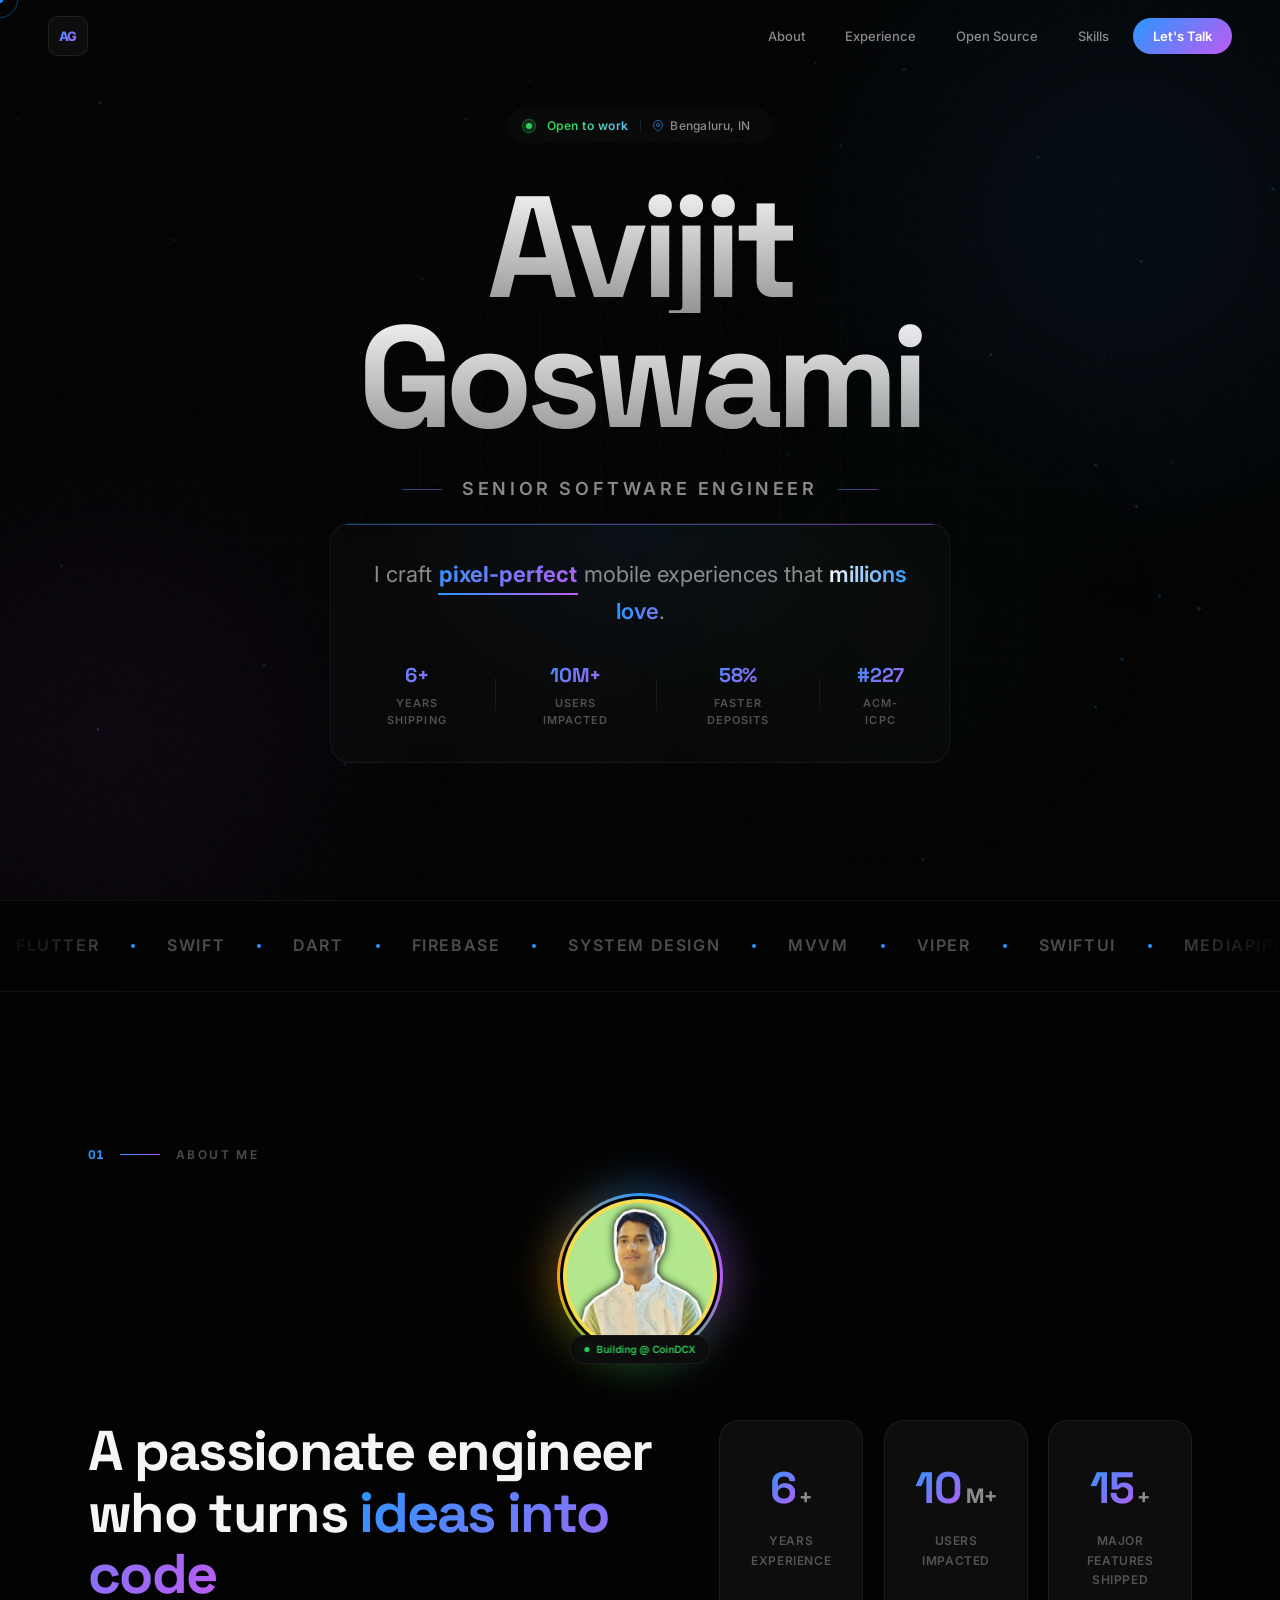
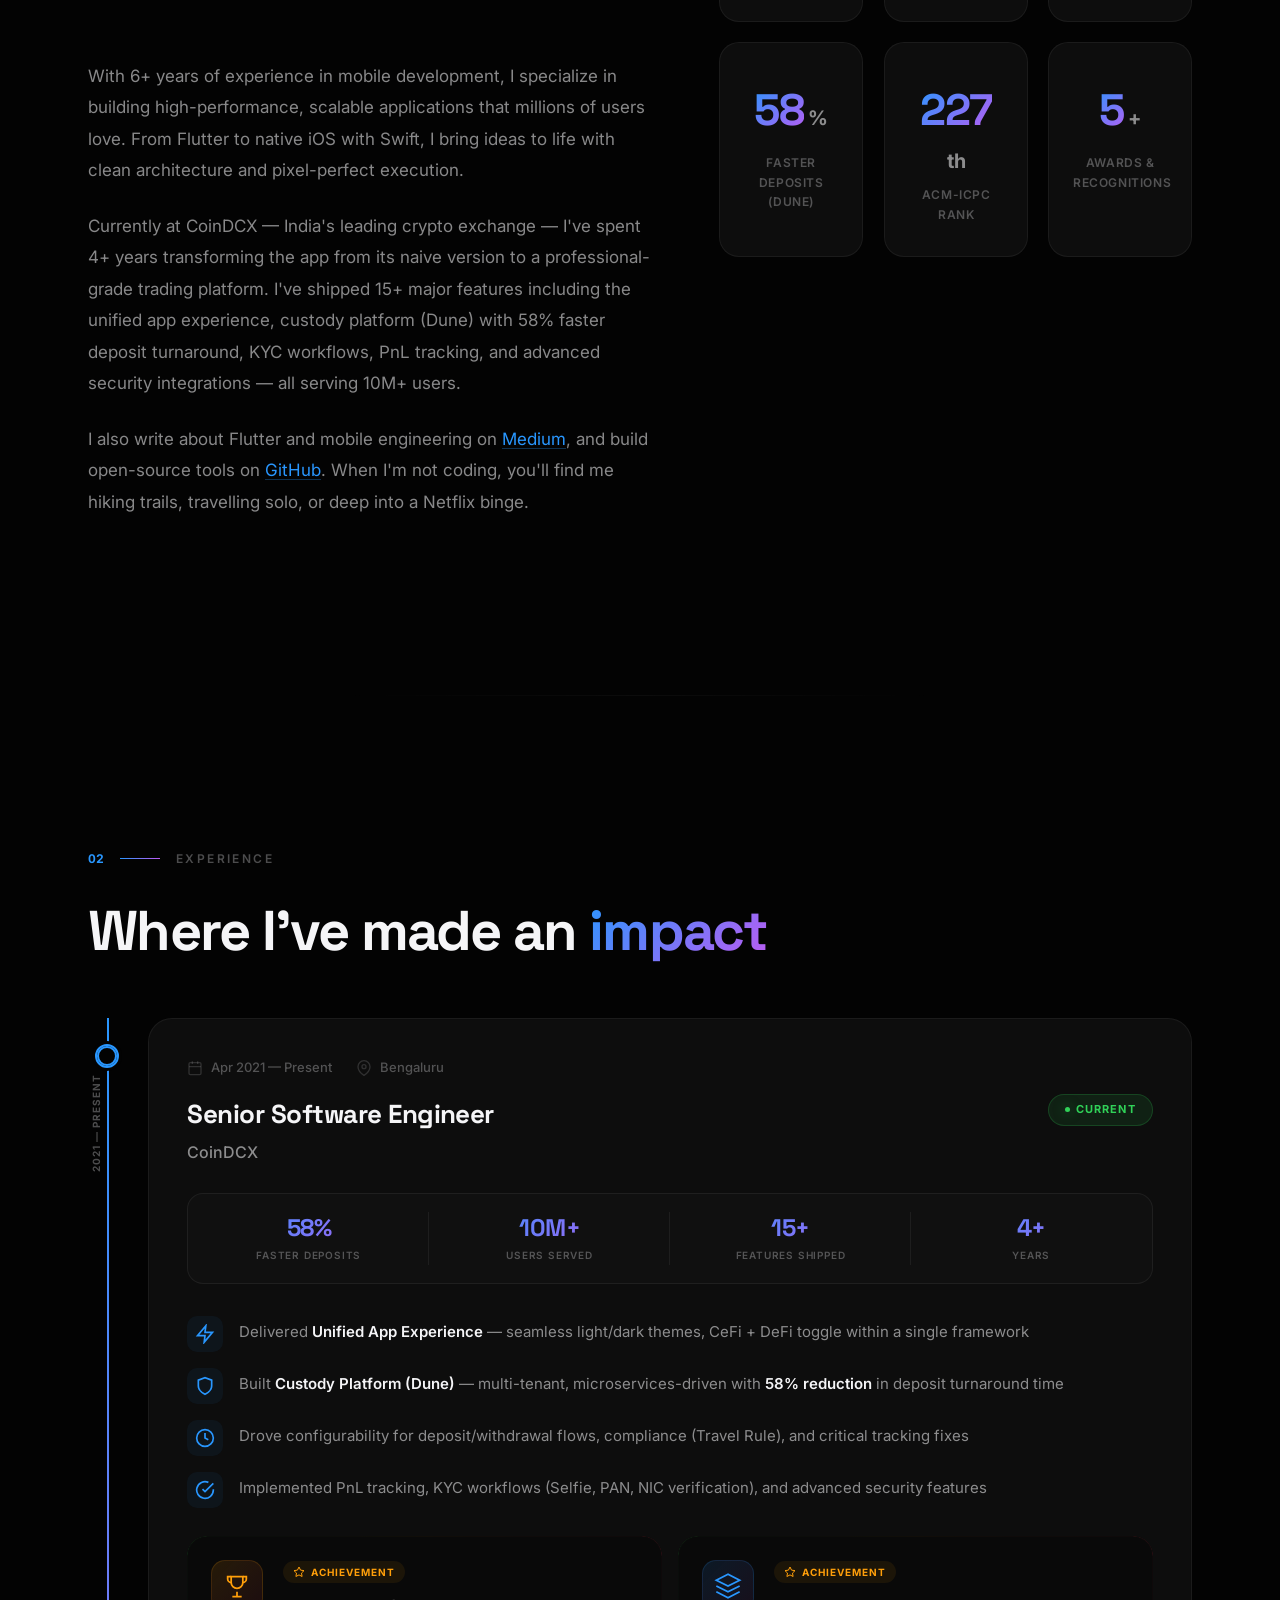
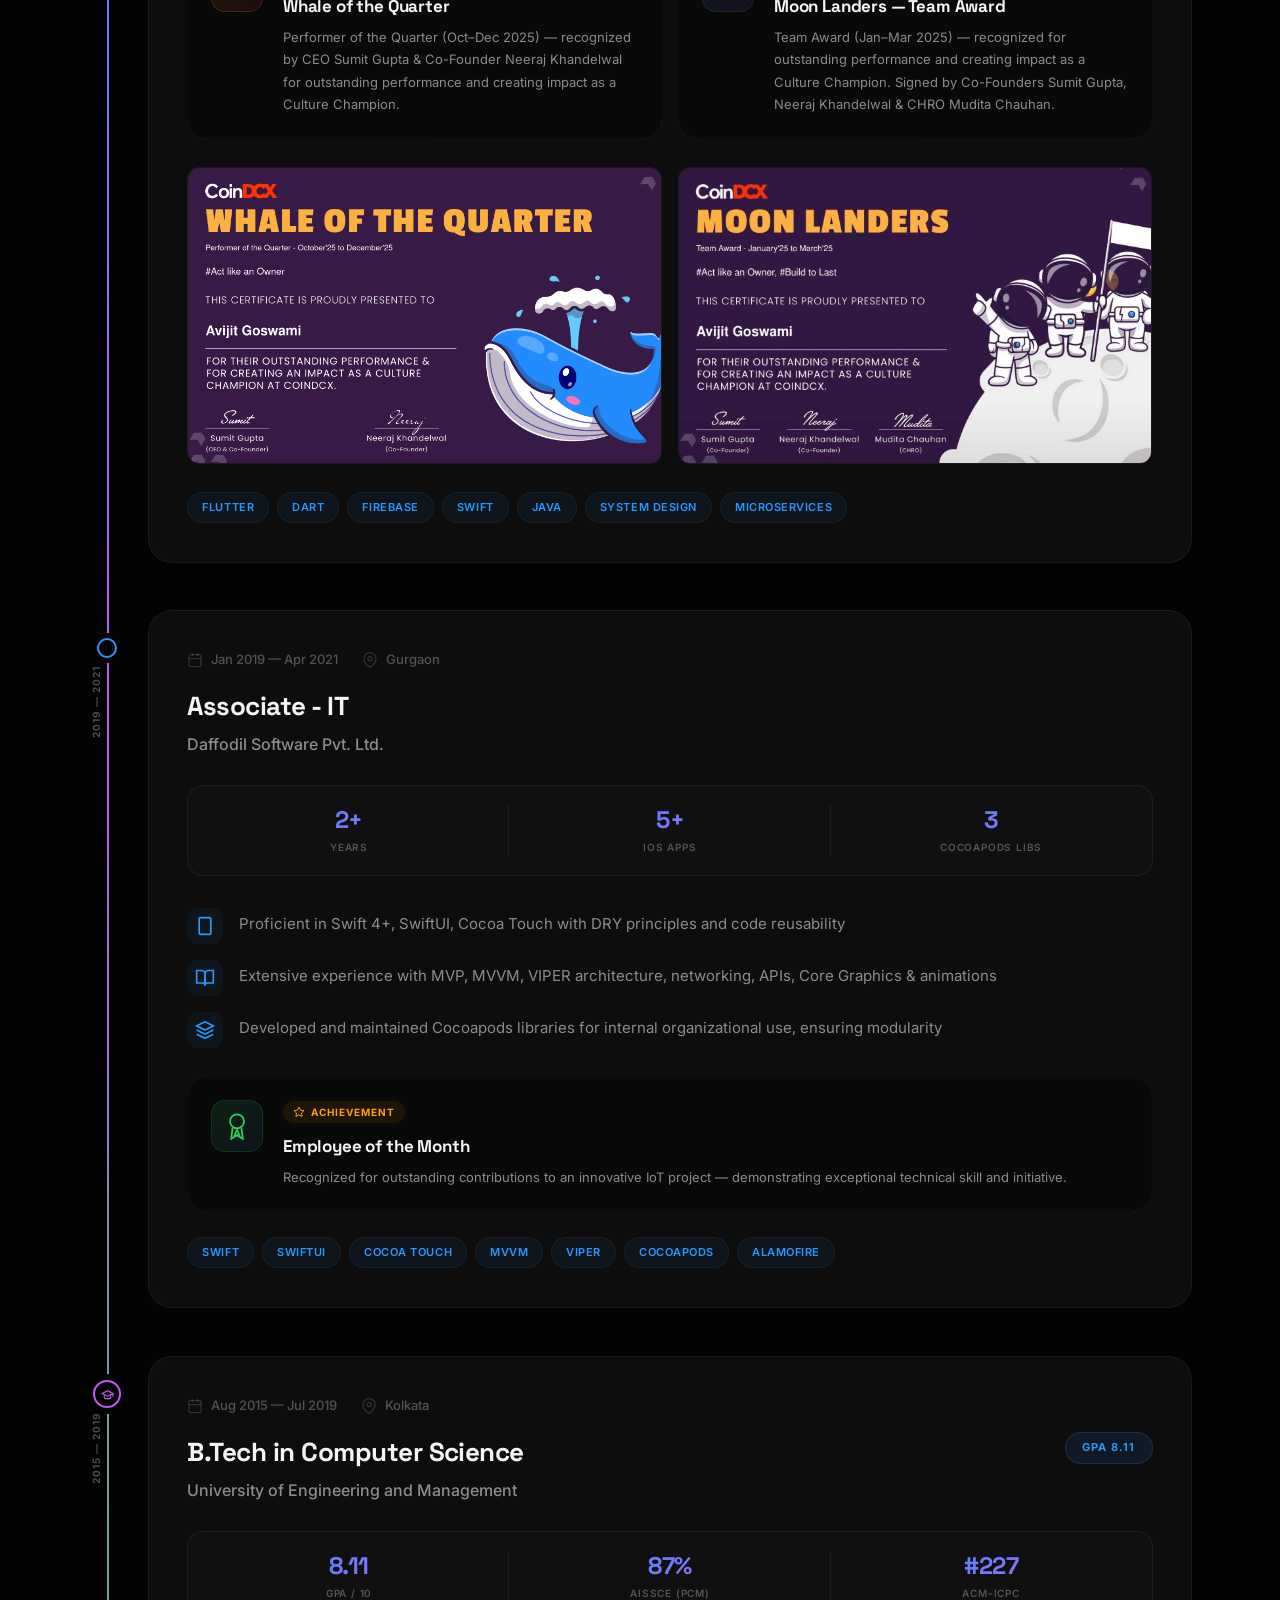
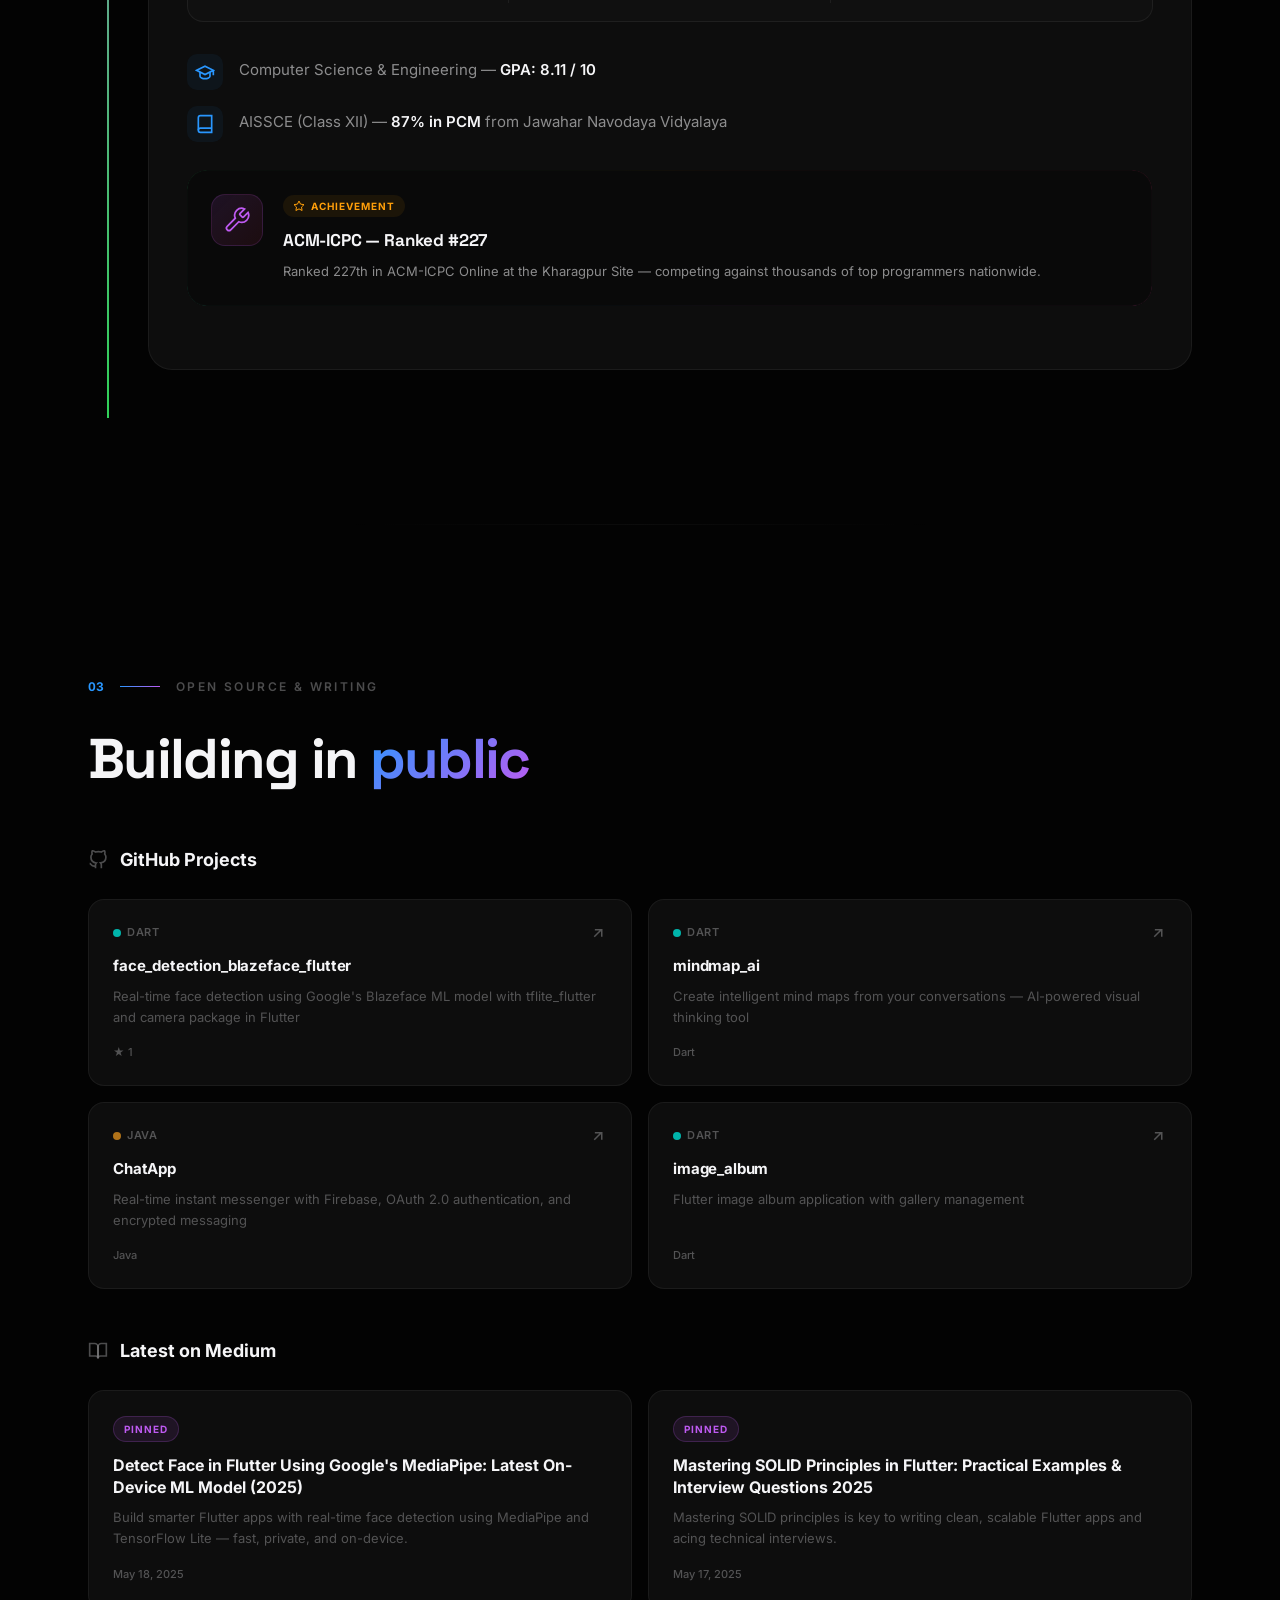
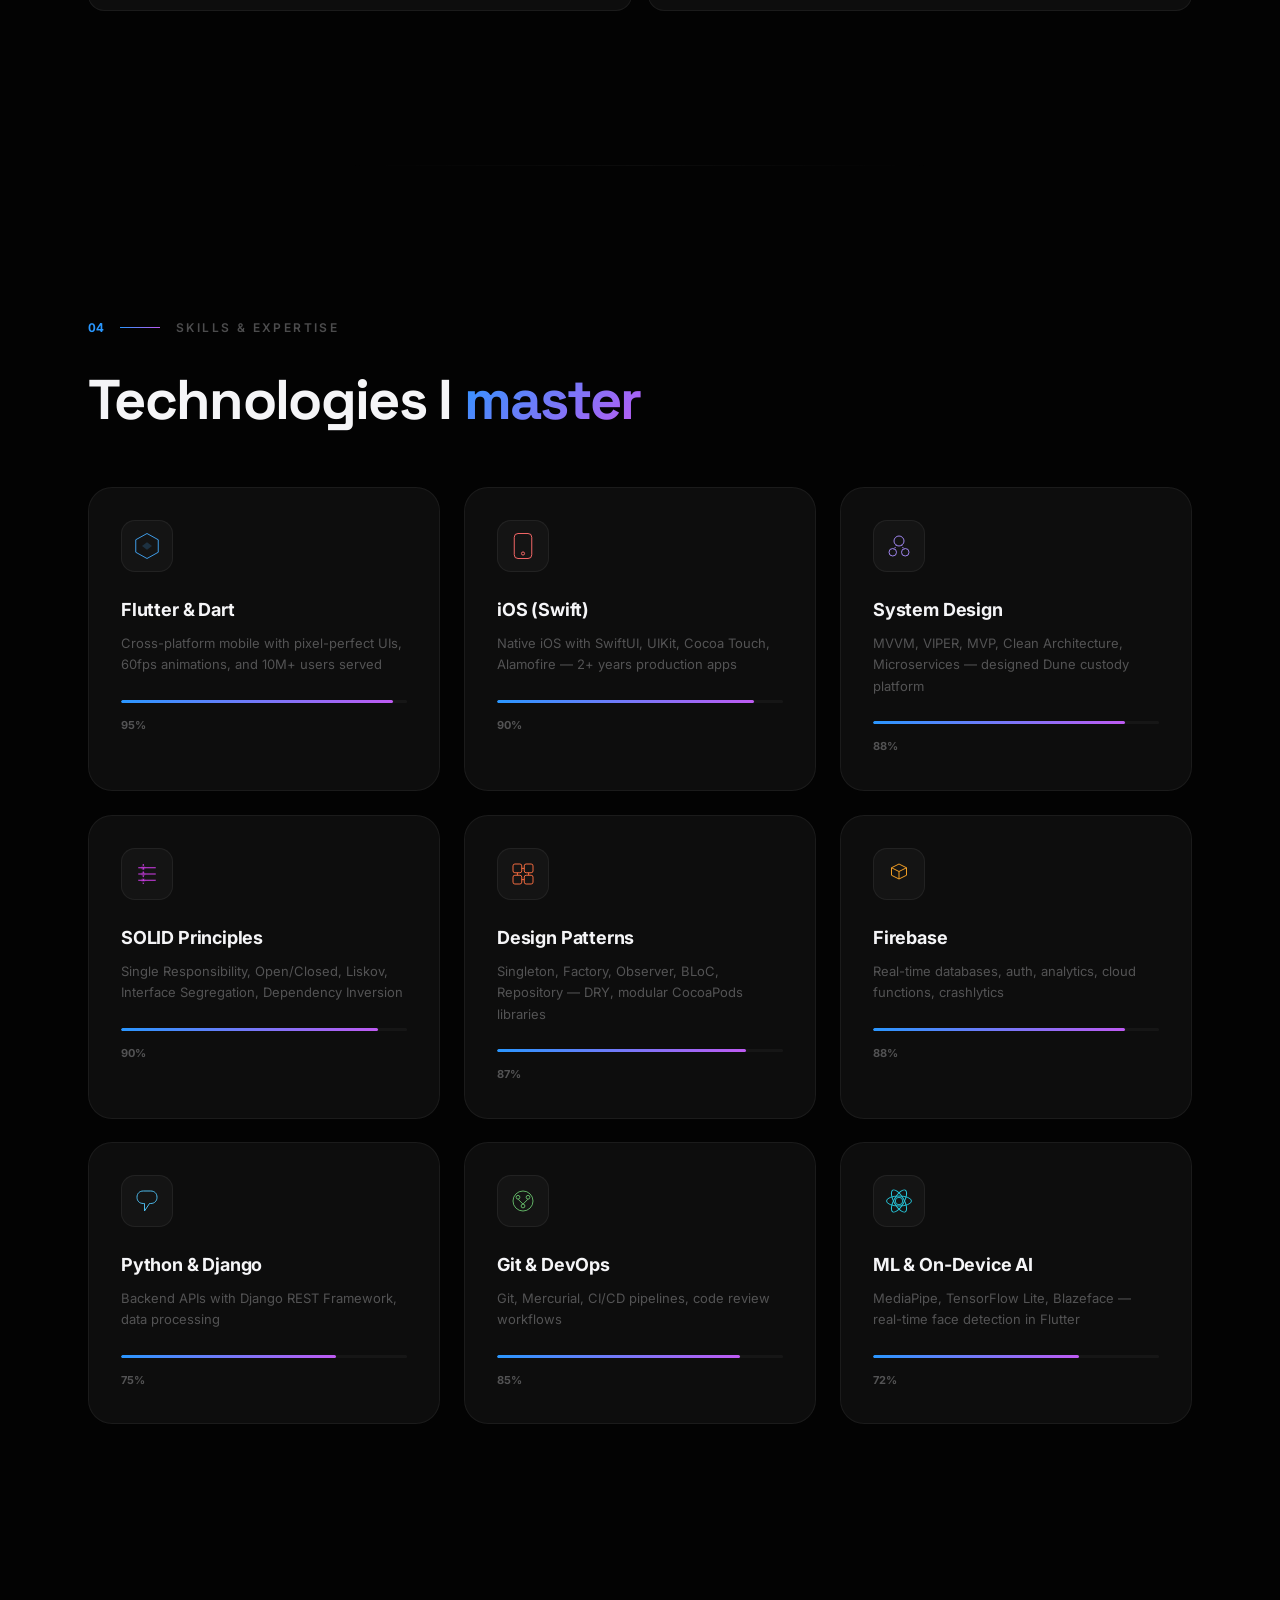
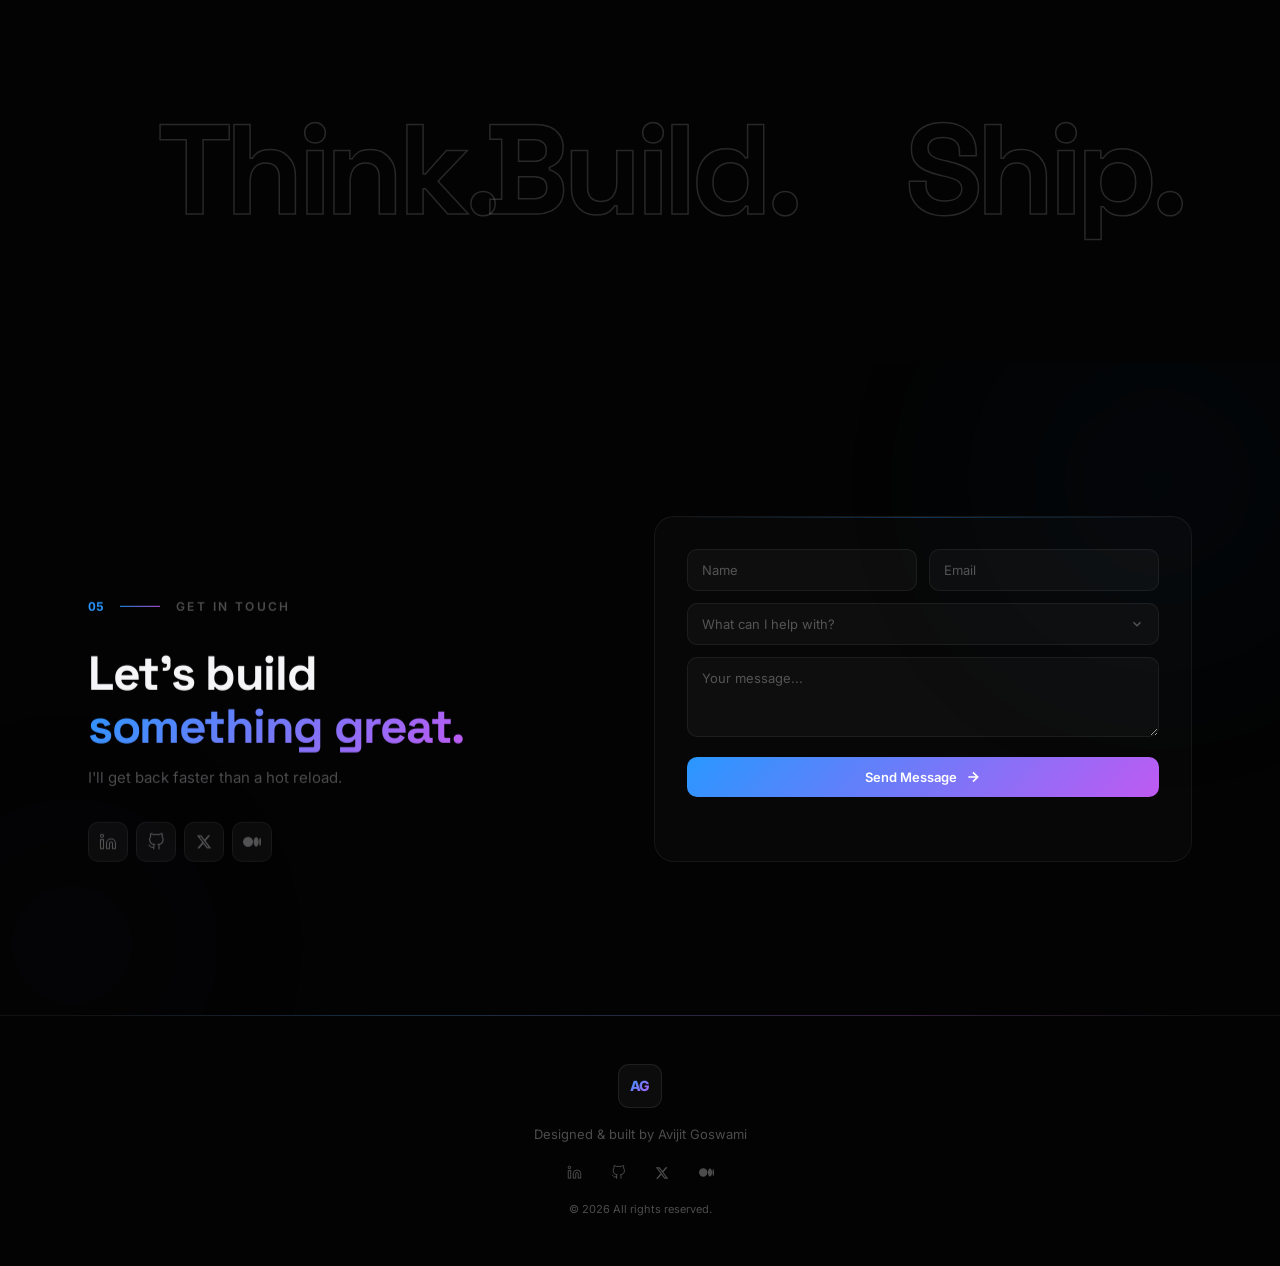
==== index.html @ 73c90aa8 "feat: portfolio with Supabase CMS, Discord notifications, and premium design - Supabase-backed conte" ====
<!DOCTYPE html>
<html lang="en" dir="ltr">

<head>
  <meta charset="UTF-8" />
  <meta name="viewport" content="width=device-width, initial-scale=1.0" />

  <!-- Primary Meta -->
  <title>Avijit Goswami — Senior Software Engineer | Flutter & iOS Developer | Freelance Mobile App Expert</title>
  <meta name="description"
    content="Avijit Goswami is a Senior Software Engineer at CoinDCX with 6+ years building high-performance Flutter & iOS apps for 10M+ users. Available for freelance mobile development, consulting, and contract work." />
  <meta name="keywords"
    content="Avijit Goswami, senior software engineer, Flutter developer, iOS developer, mobile app developer, freelance Flutter developer, freelance iOS developer, hire mobile developer, CoinDCX, Swift developer, Dart developer, mobile app freelancer India, cross-platform app development, React Native alternative, app development consultant, system design, SOLID principles, fintech developer, crypto app developer" />
  <meta name="author" content="Avijit Goswami" />
  <meta name="robots" content="index, follow, max-image-preview:large, max-snippet:-1, max-video-preview:-1" />
  <link rel="canonical" href="https://avijitgoswami.in/" />

  <!-- Open Graph / Facebook -->
  <meta property="og:type" content="profile" />
  <meta property="og:title" content="Avijit Goswami — Senior Software Engineer | Flutter & iOS Expert" />
  <meta property="og:description"
    content="6+ years crafting mobile experiences for 10M+ users. Currently at CoinDCX. Available for freelance projects, consulting & contract work." />
  <meta property="og:url" content="https://avijitgoswami.in/" />
  <meta property="og:site_name" content="Avijit Goswami — Portfolio" />
  <meta property="og:image" content="https://avijitgoswami.in/assets/og-image.jpg" />
  <meta property="og:image:width" content="1200" />
  <meta property="og:image:height" content="630" />
  <meta property="og:image:alt" content="Avijit Goswami — Senior Software Engineer specializing in Flutter and iOS" />
  <meta property="og:locale" content="en_US" />
  <meta property="profile:first_name" content="Avijit" />
  <meta property="profile:last_name" content="Goswami" />

  <!-- Twitter Card -->
  <meta name="twitter:card" content="summary_large_image" />
  <meta name="twitter:site" content="@_avijit__" />
  <meta name="twitter:creator" content="@_avijit__" />
  <meta name="twitter:title" content="Avijit Goswami — Senior Software Engineer | Flutter & iOS Expert" />
  <meta name="twitter:description"
    content="6+ years crafting mobile experiences for 10M+ users. Currently at CoinDCX. Available for freelance projects." />
  <meta name="twitter:image" content="https://avijitgoswami.in/assets/og-image.jpg" />
  <meta name="twitter:image:alt" content="Avijit Goswami — Senior Software Engineer" />

  <!-- Theme & PWA hints -->
  <meta name="theme-color" content="#030303" />
  <meta name="color-scheme" content="dark" />
  <meta name="apple-mobile-web-app-capable" content="yes" />
  <meta name="mobile-web-app-capable" content="yes" />
  <meta name="apple-mobile-web-app-status-bar-style" content="black-translucent" />
  <meta name="apple-mobile-web-app-title" content="Avijit Goswami" />

  <!-- Geo targeting (India-based freelancer) -->
  <meta name="geo.region" content="IN-KA" />
  <meta name="geo.placename" content="Bengaluru" />

  <!-- Hreflang for international targeting -->
  <link rel="alternate" hreflang="en" href="https://avijitgoswami.in/" />
  <link rel="alternate" hreflang="x-default" href="https://avijitgoswami.in/" />

  <!-- DNS prefetch + preconnect for performance -->
  <link rel="dns-prefetch" href="https://fonts.googleapis.com" />
  <link rel="dns-prefetch" href="https://fonts.gstatic.com" />
  <link rel="preconnect" href="https://fonts.googleapis.com" />
  <link rel="preconnect" href="https://fonts.gstatic.com" crossorigin />
  <link
    href="https://fonts.googleapis.com/css2?family=Inter:wght@300;400;500;600;700;800;900&family=JetBrains+Mono:wght@400;500;600;700&family=Space+Grotesk:wght@300;400;500;600;700&display=swap"
    rel="stylesheet" />

  <!-- Favicon + Apple Touch Icon -->
  <link rel="icon" type="image/svg+xml"
    href="data:image/svg+xml,%3Csvg xmlns='http://www.w3.org/2000/svg' viewBox='0 0 64 64'%3E%3Cdefs%3E%3ClinearGradient id='g' x1='0' y1='0' x2='1' y2='1'%3E%3Cstop offset='0%25' stop-color='%232997ff'/%3E%3Cstop offset='100%25' stop-color='%23bf5af2'/%3E%3C/linearGradient%3E%3C/defs%3E%3Crect width='64' height='64' rx='14' fill='%23030303'/%3E%3Ctext x='32' y='43' text-anchor='middle' font-family='system-ui,-apple-system,sans-serif' font-weight='800' font-size='28' fill='url(%23g)'%3EAG%3C/text%3E%3C/svg%3E" />
  <link rel="apple-touch-icon"
    href="data:image/svg+xml,%3Csvg xmlns='http://www.w3.org/2000/svg' viewBox='0 0 180 180'%3E%3Crect width='180' height='180' rx='40' fill='%23030303'/%3E%3Ctext x='90' y='118' text-anchor='middle' font-family='system-ui,-apple-system,sans-serif' font-weight='800' font-size='72' fill='%232997ff'%3EAG%3C/text%3E%3C/svg%3E" />

  <!-- Supabase client -->
  <script src="https://cdn.jsdelivr.net/npm/@supabase/supabase-js@2/dist/umd/supabase.min.js" defer></script>

  <!-- Stylesheet -->
  <link rel="stylesheet" href="style.css" />

  <!-- JSON-LD Structured Data -->
  <script type="application/ld+json">
  {
    "@context": "https://schema.org",
    "@graph": [
      {
        "@type": "WebSite",
        "@id": "https://avijitgoswami.in/#website",
        "url": "https://avijitgoswami.in/",
        "name": "Avijit Goswami — Senior Software Engineer Portfolio",
        "description": "Portfolio of Avijit Goswami, a Senior Software Engineer specializing in Flutter and iOS development with 6+ years of experience.",
        "publisher": { "@id": "https://avijitgoswami.in/#person" },
        "inLanguage": "en-US"
      },
      {
        "@type": "ProfilePage",
        "@id": "https://avijitgoswami.in/#profilepage",
        "url": "https://avijitgoswami.in/",
        "name": "Avijit Goswami — Senior Software Engineer",
        "mainEntity": { "@id": "https://avijitgoswami.in/#person" },
        "isPartOf": { "@id": "https://avijitgoswami.in/#website" },
        "inLanguage": "en-US"
      },
      {
        "@type": "Person",
        "@id": "https://avijitgoswami.in/#person",
        "name": "Avijit Goswami",
        "givenName": "Avijit",
        "familyName": "Goswami",
        "url": "https://avijitgoswami.in/",
        "image": "https://avijitgoswami.in/assets/avijit-photo.webp",
        "jobTitle": "Senior Software Engineer",
        "description": "Senior Software Engineer with 6+ years of experience in Flutter and iOS development, currently at CoinDCX. Specializes in building high-performance mobile applications serving 10M+ users. Available for freelance mobile development and consulting.",
        "email": "avijitgoswami72@gmail.com",
        "telephone": "+917001350361",
        "address": {
          "@type": "PostalAddress",
          "addressLocality": "Bengaluru",
          "addressRegion": "Karnataka",
          "addressCountry": "IN"
        },
        "alumniOf": {
          "@type": "CollegeOrUniversity",
          "name": "University of Engineering and Management",
          "address": { "@type": "PostalAddress", "addressLocality": "Kolkata", "addressCountry": "IN" }
        },
        "worksFor": {
          "@type": "Organization",
          "name": "CoinDCX",
          "url": "https://coindcx.com",
          "description": "India's leading cryptocurrency exchange"
        },
        "knowsAbout": [
          "Flutter", "Dart", "iOS Development", "Swift", "SwiftUI",
          "Mobile App Development", "System Design", "SOLID Principles",
          "Firebase", "TensorFlow Lite", "MediaPipe", "MVVM", "VIPER",
          "Clean Architecture", "Microservices", "Python", "Django",
          "Cross-Platform Development", "Fintech", "Cryptocurrency"
        ],
        "hasOccupation": [
          {
            "@type": "Occupation",
            "name": "Senior Software Engineer",
            "occupationLocation": { "@type": "City", "name": "Bengaluru" },
            "skills": "Flutter, Dart, Swift, iOS, System Design, Firebase, TensorFlow Lite"
          },
          {
            "@type": "Occupation",
            "name": "Freelance Mobile App Developer",
            "description": "Available for freelance Flutter and iOS development projects, mobile app consulting, and contract work",
            "skills": "Flutter, iOS, Swift, Dart, Mobile App Development, Cross-Platform Development"
          }
        ],
        "sameAs": [
          "https://www.linkedin.com/in/avijit-goswami",
          "https://github.com/foolishGeek",
          "https://x.com/_avijit__",
          "https://medium.com/@avijit007"
        ]
      },
      {
        "@type": "BreadcrumbList",
        "@id": "https://avijitgoswami.in/#breadcrumb",
        "itemListElement": [
          { "@type": "ListItem", "position": 1, "name": "Home", "item": "https://avijitgoswami.in/" },
          { "@type": "ListItem", "position": 2, "name": "About", "item": "https://avijitgoswami.in/#about" },
          { "@type": "ListItem", "position": 3, "name": "Experience", "item": "https://avijitgoswami.in/#experience" },
          { "@type": "ListItem", "position": 4, "name": "Open Source", "item": "https://avijitgoswami.in/#opensource" },
          { "@type": "ListItem", "position": 5, "name": "Skills", "item": "https://avijitgoswami.in/#skills" },
          { "@type": "ListItem", "position": 6, "name": "Contact", "item": "https://avijitgoswami.in/#contact" }
        ]
      },
      {
        "@type": "ItemList",
        "name": "Open Source Projects by Avijit Goswami",
        "itemListElement": [
          {
            "@type": "SoftwareSourceCode",
            "position": 1,
            "name": "face_detection_blazeface_flutter",
            "description": "Real-time face detection using Google's Blazeface ML model with tflite_flutter in Flutter",
            "codeRepository": "https://github.com/foolishGeek/face_detection_blazeface_flutter",
            "programmingLanguage": "Dart",
            "author": { "@id": "https://avijitgoswami.in/#person" }
          },
          {
            "@type": "SoftwareSourceCode",
            "position": 2,
            "name": "mindmap_ai",
            "description": "AI-powered visual thinking tool that creates intelligent mind maps from conversations",
            "codeRepository": "https://github.com/foolishGeek/mindmap_ai",
            "programmingLanguage": "Dart",
            "author": { "@id": "https://avijitgoswami.in/#person" }
          }
        ]
      },
      {
        "@type": "FAQPage",
        "mainEntity": [
          {
            "@type": "Question",
            "name": "Is Avijit Goswami available for freelance mobile app development?",
            "acceptedAnswer": {
              "@type": "Answer",
              "text": "Yes. Avijit Goswami is available for freelance Flutter and iOS development projects, mobile app consulting, and contract work. He has 6+ years of experience building production apps for 10M+ users and can be contacted via WhatsApp or email."
            }
          },
          {
            "@type": "Question",
            "name": "What technologies does Avijit Goswami specialize in?",
            "acceptedAnswer": {
              "@type": "Answer",
              "text": "Avijit specializes in Flutter, Dart, Swift, SwiftUI, iOS development, Firebase, System Design, SOLID Principles, MVVM/VIPER architecture, TensorFlow Lite, and MediaPipe for on-device ML."
            }
          },
          {
            "@type": "Question",
            "name": "Where does Avijit Goswami currently work?",
            "acceptedAnswer": {
              "@type": "Answer",
              "text": "Avijit currently works as a Senior Software Engineer at CoinDCX, India's leading cryptocurrency exchange, where he has spent 4+ years building the mobile trading platform serving 10M+ users."
            }
          }
        ]
      }
    ]
  }
  </script>
</head>

<body>
  <!-- Skip to content (accessibility + SEO crawlability) -->
  <a href="#hero" class="skip-to-content">Skip to main content</a>

  <!-- Preloader -->
  <div class="preloader" id="preloader">
    <div class="preloader-inner">
      <div class="preloader-text">
        <span class="preloader-letter" style="--i:0">A</span>
        <span class="preloader-letter" style="--i:1">V</span>
        <span class="preloader-letter" style="--i:2">I</span>
        <span class="preloader-letter" style="--i:3">J</span>
        <span class="preloader-letter" style="--i:4">I</span>
        <span class="preloader-letter" style="--i:5">T</span>
      </div>
      <div class="preloader-bar">
        <div class="preloader-fill" id="preloaderFill"></div>
      </div>
      <div class="preloader-percent" id="preloaderPercent">0</div>
    </div>
  </div>

  <!-- Magnetic cursor -->
  <div class="cursor-dot" id="cursorDot"></div>
  <div class="cursor-ring" id="cursorRing"></div>

  <!-- Particle canvas -->
  <canvas class="particle-canvas" id="particleCanvas"></canvas>
  <div class="noise-overlay"></div>

  <!-- Scroll progress -->
  <div class="scroll-progress" id="scrollProgress"></div>

  <!-- Navigation -->
  <nav class="nav" id="nav" aria-label="Main navigation">
    <div class="nav-inner">
      <a href="#hero" class="nav-logo" data-magnetic>
        <span class="nav-logo-text">AG</span>
      </a>
      <div class="nav-links">
        <a href="#about" data-magnetic>About</a>
        <a href="#experience" data-magnetic>Experience</a>
        <a href="#opensource" data-magnetic>Open Source</a>
        <a href="#skills" data-magnetic>Skills</a>
        <a href="#contact" class="nav-cta" data-magnetic>Let's Talk</a>
      </div>
      <button class="nav-toggle" id="navToggle" aria-label="Toggle menu">
        <span></span><span></span><span></span>
      </button>
    </div>
  </nav>

  <div class="mobile-menu" id="mobileMenu" role="navigation" aria-label="Mobile navigation">
    <a href="#about">About</a>
    <a href="#experience">Experience</a>
    <a href="#opensource">Open Source</a>
    <a href="#skills">Skills</a>
    <a href="#contact">Contact</a>
  </div>

  <main id="main-content" role="main">

    <!-- ==================== HERO ==================== -->
    <section class="hero" id="hero" aria-label="Introduction">
      <div class="hero-bg">
        <div class="gradient-orb orb-1"></div>
        <div class="gradient-orb orb-2"></div>
        <div class="gradient-orb orb-3"></div>
        <div class="grid-overlay"></div>
      </div>
      <div class="hero-content">
        <div class="hero-status" data-reveal>
          <div class="hero-status-indicator">
            <span class="hero-status-glow"></span>
            <span class="hero-status-dot"></span>
          </div>
          <span class="hero-status-text">Open to work</span>
          <span class="hero-status-divider"></span>
          <span class="hero-status-location">
            <svg width="12" height="12" viewBox="0 0 24 24" fill="none" stroke="currentColor" stroke-width="2">
              <path d="M21 10c0 7-9 13-9 13s-9-6-9-13a9 9 0 0118 0z" />
              <circle cx="12" cy="10" r="3" />
            </svg>
            Bengaluru, IN
          </span>
        </div>
        <h1 class="hero-title">
          <span class="split-line" data-reveal-line><span class="line-inner">Avijit</span></span>
          <span class="split-line" data-reveal-line><span class="line-inner">Goswami</span></span>
        </h1>
        <div class="hero-role" data-reveal>
          <span class="role-line"></span>
          <span class="role-text">Senior Software Engineer</span>
          <span class="role-line"></span>
        </div>

        <div class="hero-intro" data-reveal>
          <p class="hero-intro-text">
            I craft <span class="morph-word" id="morphWord"></span> mobile experiences
            that <span class="text-shimmer">millions love</span>.
          </p>
          <div class="hero-intro-stats">
            <div class="intro-stat">
              <span class="intro-stat-value">6+</span>
              <span class="intro-stat-label">Years Shipping</span>
            </div>
            <div class="intro-stat-divider"></div>
            <div class="intro-stat">
              <span class="intro-stat-value">10M+</span>
              <span class="intro-stat-label">Users Impacted</span>
            </div>
            <div class="intro-stat-divider"></div>
            <div class="intro-stat">
              <span class="intro-stat-value">58%</span>
              <span class="intro-stat-label">Faster Deposits</span>
            </div>
            <div class="intro-stat-divider"></div>
            <div class="intro-stat">
              <span class="intro-stat-value">#227</span>
              <span class="intro-stat-label">ACM-ICPC</span>
            </div>
          </div>
        </div>

        <div class="hero-cta" data-reveal>
          <a href="#experience" class="btn btn-primary" data-magnetic>
            <span class="btn-text">View My Work</span>
            <span class="btn-icon"><svg width="18" height="18" viewBox="0 0 24 24" fill="none" stroke="currentColor"
                stroke-width="2.5">
                <path d="M7 17l9.2-9.2M17 17V7.8H7.8" />
              </svg></span>
            <span class="btn-shine"></span>
          </a>
          <a href="#contact" class="btn btn-outline" data-magnetic>
            <span class="btn-text">Say Hello</span>
          </a>
        </div>
      </div>
    </section>

    <!-- SEO: Visually hidden but crawlable summary for search engines -->
    <div class="sr-only">
      <h2>Avijit Goswami — Senior Software Engineer & Freelance Mobile Developer</h2>
      <p>
        Avijit Goswami is a Senior Software Engineer based in Bengaluru, India, with over 6 years of experience
        in mobile application development. He specializes in Flutter, Dart, Swift, and iOS development, and has
        built high-performance applications serving more than 10 million users at CoinDCX, India's leading
        cryptocurrency exchange. Avijit is available for freelance mobile app development, consulting, and
        contract work. He has expertise in system design, SOLID principles, clean architecture, microservices,
        Firebase, TensorFlow Lite, and MediaPipe for on-device machine learning. He is an ACM-ICPC ranked
        competitive programmer (#227 at Kharagpur site) and an active open-source contributor on GitHub.
        Contact Avijit for Flutter development, iOS app development, cross-platform mobile solutions,
        fintech app development, and mobile app consulting services.
      </p>
    </div>

    <!-- Marquee -->
    <div class="marquee-section">
      <div class="marquee-track">
        <div class="marquee-content">
          <span>Flutter</span><span class="marquee-dot"></span>
          <span>Swift</span><span class="marquee-dot"></span>
          <span>Dart</span><span class="marquee-dot"></span>
          <span>Firebase</span><span class="marquee-dot"></span>
          <span>System Design</span><span class="marquee-dot"></span>
          <span>MVVM</span><span class="marquee-dot"></span>
          <span>VIPER</span><span class="marquee-dot"></span>
          <span>SwiftUI</span><span class="marquee-dot"></span>
          <span>MediaPipe</span><span class="marquee-dot"></span>
          <span>TensorFlow Lite</span><span class="marquee-dot"></span>
          <span>Django</span><span class="marquee-dot"></span>
          <span>CocoaPods</span><span class="marquee-dot"></span>
          <span>SOLID</span><span class="marquee-dot"></span>
          <span>Design Patterns</span><span class="marquee-dot"></span>
          <span>Flutter</span><span class="marquee-dot"></span>
          <span>Swift</span><span class="marquee-dot"></span>
          <span>Dart</span><span class="marquee-dot"></span>
          <span>Firebase</span><span class="marquee-dot"></span>
          <span>System Design</span><span class="marquee-dot"></span>
          <span>MVVM</span><span class="marquee-dot"></span>
          <span>VIPER</span><span class="marquee-dot"></span>
          <span>SwiftUI</span><span class="marquee-dot"></span>
          <span>MediaPipe</span><span class="marquee-dot"></span>
          <span>TensorFlow Lite</span><span class="marquee-dot"></span>
          <span>Django</span><span class="marquee-dot"></span>
          <span>CocoaPods</span><span class="marquee-dot"></span>
          <span>SOLID</span><span class="marquee-dot"></span>
          <span>Design Patterns</span><span class="marquee-dot"></span>
        </div>
      </div>
    </div>

    <!-- ==================== ABOUT ==================== -->
    <section class="section about" id="about" aria-label="About Avijit Goswami">
      <div class="container">
        <div class="section-eyebrow" data-reveal>
          <span class="eyebrow-index">01</span>
          <span class="eyebrow-line"></span>
          <span class="eyebrow-text">About Me</span>
        </div>
        <div class="about-photo-row" data-reveal>
          <div class="about-photo-wrap" data-tilt>
            <div class="about-photo-glow"></div>
            <div class="about-photo-border"></div>
            <img src="assets/avijit-photo.webp"
              alt="Avijit Goswami — Senior Software Engineer and Flutter Developer based in Bengaluru, India"
              class="about-photo" width="200" height="200" />
            <div class="about-photo-badge">
              <span class="badge-dot"></span>
              <span>Building @ CoinDCX</span>
            </div>
          </div>
        </div>

        <div class="about-grid">
          <div class="about-text">
            <h2 class="section-heading" data-reveal>
              A passionate engineer who turns
              <span class="text-gradient">ideas into code</span>
            </h2>
            <p class="about-description" data-reveal>
              With 6+ years of experience in mobile development, I specialize in building
              high-performance, scalable applications that millions of users love. From
              Flutter to native iOS with Swift, I bring ideas to life with clean architecture
              and pixel-perfect execution.
            </p>
            <p class="about-description" data-reveal>
              Currently at CoinDCX — India's leading crypto exchange — I've spent 4+ years
              transforming the app from its naive version to a professional-grade trading
              platform. I've shipped 15+ major features including the unified app experience,
              custody platform (Dune) with 58% faster deposit turnaround, KYC workflows,
              PnL tracking, and advanced security integrations — all serving 10M+ users.
            </p>
            <p class="about-description" data-reveal>
              I also write about Flutter and mobile engineering on
              <a href="https://medium.com/@avijit007" target="_blank" rel="noopener noreferrer"
                class="inline-link">Medium</a>,
              and build open-source tools on
              <a href="https://github.com/foolishGeek" target="_blank" rel="noopener noreferrer"
                class="inline-link">GitHub</a>.
              When I'm not coding, you'll find me hiking trails, travelling solo, or deep
              into a Netflix binge.
            </p>
          </div>
          <div class="about-stats">
            <div class="stat-card" data-reveal data-tilt>
              <div class="stat-glow"></div>
              <span class="stat-number" data-count="6">0</span>
              <span class="stat-suffix">+</span>
              <span class="stat-label">Years Experience</span>
            </div>
            <div class="stat-card" data-reveal data-tilt>
              <div class="stat-glow"></div>
              <span class="stat-number" data-count="10">0</span>
              <span class="stat-suffix">M+</span>
              <span class="stat-label">Users Impacted</span>
            </div>
            <div class="stat-card" data-reveal data-tilt>
              <div class="stat-glow"></div>
              <span class="stat-number" data-count="15">0</span>
              <span class="stat-suffix">+</span>
              <span class="stat-label">Major Features Shipped</span>
            </div>
            <div class="stat-card" data-reveal data-tilt>
              <div class="stat-glow"></div>
              <span class="stat-number" data-count="58">0</span>
              <span class="stat-suffix">%</span>
              <span class="stat-label">Faster Deposits (Dune)</span>
            </div>
            <div class="stat-card" data-reveal data-tilt>
              <div class="stat-glow"></div>
              <span class="stat-number" data-count="227">0</span>
              <span class="stat-suffix">th</span>
              <span class="stat-label">ACM-ICPC Rank</span>
            </div>
            <div class="stat-card" data-reveal data-tilt>
              <div class="stat-glow"></div>
              <span class="stat-number" data-count="5">0</span>
              <span class="stat-suffix">+</span>
              <span class="stat-label">Awards & Recognitions</span>
            </div>
          </div>
        </div>
      </div>
    </section>

    <!-- ==================== EXPERIENCE ==================== -->
    <section class="section experience" id="experience" aria-label="Work Experience and Education">
      <div class="container">
        <div class="section-eyebrow" data-reveal>
          <span class="eyebrow-index">02</span>
          <span class="eyebrow-line"></span>
          <span class="eyebrow-text">Experience</span>
        </div>
        <h2 class="section-heading" data-reveal>
          Where I've made an
          <span class="text-gradient">impact</span>
        </h2>

        <!-- Timeline wrapper -->
        <div class="timeline">
          <div class="timeline-line" id="timelineLine"></div>

          <!-- CoinDCX -->
          <div class="timeline-item" data-reveal>
            <div class="timeline-dot">
              <div class="timeline-dot-ping"></div>
            </div>
            <div class="timeline-year">2021 — Present</div>
            <div class="exp-card" data-spotlight>
              <div class="exp-card-spotlight"></div>
              <div class="exp-card-border-glow"></div>
              <div class="exp-header">
                <div class="exp-meta">
                  <span class="exp-date"><svg width="16" height="16" viewBox="0 0 24 24" fill="none"
                      stroke="currentColor" stroke-width="2">
                      <rect x="3" y="4" width="18" height="18" rx="2" />
                      <path d="M16 2v4M8 2v4M3 10h18" />
                    </svg> Apr 2021 — Present</span>
                  <span class="exp-location"><svg width="16" height="16" viewBox="0 0 24 24" fill="none"
                      stroke="currentColor" stroke-width="2">
                      <path d="M21 10c0 7-9 13-9 13s-9-6-9-13a9 9 0 0118 0z" />
                      <circle cx="12" cy="10" r="3" />
                    </svg> Bengaluru</span>
                </div>
                <div class="exp-title-row">
                  <div>
                    <h3 class="exp-role">Senior Software Engineer</h3>
                    <span class="exp-company">CoinDCX</span>
                  </div>
                  <span class="exp-badge exp-badge-current"><span class="badge-dot"></span> Current</span>
                </div>
              </div>

              <!-- Impact metrics strip -->
              <div class="exp-metrics">
                <div class="exp-metric">
                  <span class="exp-metric-value">58%</span>
                  <span class="exp-metric-label">Faster Deposits</span>
                </div>
                <div class="exp-metric">
                  <span class="exp-metric-value">10M+</span>
                  <span class="exp-metric-label">Users Served</span>
                </div>
                <div class="exp-metric">
                  <span class="exp-metric-value">15+</span>
                  <span class="exp-metric-label">Features Shipped</span>
                </div>
                <div class="exp-metric">
                  <span class="exp-metric-value">4+</span>
                  <span class="exp-metric-label">Years</span>
                </div>
              </div>

              <div class="exp-body">
                <div class="exp-highlights">
                  <div class="exp-highlight-item" data-reveal>
                    <div class="exp-highlight-icon"><svg width="20" height="20" viewBox="0 0 24 24" fill="none"
                        stroke="currentColor" stroke-width="2">
                        <path d="M13 2L3 14h9l-1 8 10-12h-9l1-8z" />
                      </svg></div>
                    <p>Delivered <strong>Unified App Experience</strong> — seamless light/dark themes, CeFi + DeFi
                      toggle within a single framework</p>
                  </div>
                  <div class="exp-highlight-item" data-reveal>
                    <div class="exp-highlight-icon"><svg width="20" height="20" viewBox="0 0 24 24" fill="none"
                        stroke="currentColor" stroke-width="2">
                        <path d="M12 22s8-4 8-10V5l-8-3-8 3v7c0 6 8 10 8 10z" />
                      </svg></div>
                    <p>Built <strong>Custody Platform (Dune)</strong> — multi-tenant, microservices-driven with
                      <strong>58% reduction</strong> in deposit turnaround time
                    </p>
                  </div>
                  <div class="exp-highlight-item" data-reveal>
                    <div class="exp-highlight-icon"><svg width="20" height="20" viewBox="0 0 24 24" fill="none"
                        stroke="currentColor" stroke-width="2">
                        <circle cx="12" cy="12" r="10" />
                        <path d="M12 6v6l4 2" />
                      </svg></div>
                    <p>Drove configurability for deposit/withdrawal flows, compliance (Travel Rule), and critical
                      tracking fixes</p>
                  </div>
                  <div class="exp-highlight-item" data-reveal>
                    <div class="exp-highlight-icon"><svg width="20" height="20" viewBox="0 0 24 24" fill="none"
                        stroke="currentColor" stroke-width="2">
                        <path d="M22 11.08V12a10 10 0 11-5.93-9.14" />
                        <path d="M22 4L12 14.01l-3-3" />
                      </svg></div>
                    <p>Implemented PnL tracking, KYC workflows (Selfie, PAN, NIC verification), and advanced security
                      features</p>
                  </div>
                </div>

                <div class="exp-achievements-row">
                  <div class="exp-achievement achievement-premium" data-reveal>
                    <div class="achievement-glow"></div>
                    <div class="achievement-border-anim"></div>
                    <div class="achievement-inner">
                      <div class="achievement-trophy">
                        <svg width="28" height="28" viewBox="0 0 24 24" fill="none" stroke="currentColor"
                          stroke-width="1.5">
                          <path d="M8 21h8M12 17v4" />
                          <path d="M7 4h10v5a5 5 0 01-10 0V4z" />
                          <path d="M7 4H4v2a3 3 0 003 3M17 4h3v2a3 3 0 01-3 3" />
                        </svg>
                      </div>
                      <div class="achievement-content">
                        <div class="exp-achievement-badge"><svg width="12" height="12" viewBox="0 0 24 24" fill="none"
                            stroke="currentColor" stroke-width="2">
                            <path
                              d="M12 2l3.09 6.26L22 9.27l-5 4.87 1.18 6.88L12 17.77l-6.18 3.25L7 14.14 2 9.27l6.91-1.01L12 2z" />
                          </svg><span>Achievement</span></div>
                        <h4>Whale of the Quarter</h4>
                        <p>Performer of the Quarter (Oct–Dec 2025) — recognized by CEO Sumit Gupta & Co-Founder Neeraj
                          Khandelwal for outstanding performance and creating impact as a Culture Champion.</p>
                      </div>
                    </div>
                  </div>
                  <div class="exp-achievement achievement-premium" data-reveal>
                    <div class="achievement-glow"></div>
                    <div class="achievement-border-anim"></div>
                    <div class="achievement-inner">
                      <div class="achievement-trophy achievement-trophy-alt">
                        <svg width="28" height="28" viewBox="0 0 24 24" fill="none" stroke="currentColor"
                          stroke-width="1.5">
                          <path d="M12 2L2 7l10 5 10-5-10-5z" />
                          <path d="M2 17l10 5 10-5M2 12l10 5 10-5" />
                        </svg>
                      </div>
                      <div class="achievement-content">
                        <div class="exp-achievement-badge"><svg width="12" height="12" viewBox="0 0 24 24" fill="none"
                            stroke="currentColor" stroke-width="2">
                            <path
                              d="M12 2l3.09 6.26L22 9.27l-5 4.87 1.18 6.88L12 17.77l-6.18 3.25L7 14.14 2 9.27l6.91-1.01L12 2z" />
                          </svg><span>Achievement</span></div>
                        <h4>Moon Landers — Team Award</h4>
                        <p>Team Award (Jan–Mar 2025) — recognized for outstanding performance and creating impact as a
                          Culture Champion. Signed by Co-Founders Sumit Gupta, Neeraj Khandelwal & CHRO Mudita Chauhan.
                        </p>
                      </div>
                    </div>
                  </div>
                </div>

                <div class="exp-gallery" data-reveal>
                  <div class="gallery-item" data-lightbox="assets/whale-of-quarter.png"
                    data-caption="Whale of the Quarter — CoinDCX (Oct–Dec 2025)">
                    <img src="assets/whale-of-quarter.png"
                      alt="Avijit Goswami — Whale of the Quarter award certificate from CoinDCX, recognized by CEO Sumit Gupta"
                      loading="lazy" width="600" height="400" />
                    <div class="gallery-overlay"><svg width="24" height="24" viewBox="0 0 24 24" fill="none"
                        stroke="currentColor" stroke-width="2">
                        <circle cx="11" cy="11" r="8" />
                        <path d="M21 21l-4.35-4.35" />
                        <path d="M11 8v6M8 11h6" />
                      </svg><span>View Certificate</span></div>
                  </div>
                  <div class="gallery-item" data-lightbox="assets/moonlander.jpg"
                    data-caption="Moon Landers — CoinDCX Team Award (Jan–Mar 2025)">
                    <img src="assets/moonlander.jpg"
                      alt="Avijit Goswami — Moon Landers team award certificate from CoinDCX, signed by co-founders"
                      loading="lazy" width="600" height="400" />
                    <div class="gallery-overlay"><svg width="24" height="24" viewBox="0 0 24 24" fill="none"
                        stroke="currentColor" stroke-width="2">
                        <circle cx="11" cy="11" r="8" />
                        <path d="M21 21l-4.35-4.35" />
                        <path d="M11 8v6M8 11h6" />
                      </svg><span>View Certificate</span></div>
                  </div>
                </div>
              </div>
              <div class="exp-tags">
                <span class="tag">Flutter</span><span class="tag">Dart</span><span class="tag">Firebase</span><span
                  class="tag">Swift</span><span class="tag">Java</span><span class="tag">System Design</span><span
                  class="tag">Microservices</span>
              </div>
            </div>
          </div>

          <!-- Daffodil -->
          <div class="timeline-item" data-reveal>
            <div class="timeline-dot"></div>
            <div class="timeline-year">2019 — 2021</div>
            <div class="exp-card" data-spotlight>
              <div class="exp-card-spotlight"></div>
              <div class="exp-card-border-glow"></div>
              <div class="exp-header">
                <div class="exp-meta">
                  <span class="exp-date"><svg width="16" height="16" viewBox="0 0 24 24" fill="none"
                      stroke="currentColor" stroke-width="2">
                      <rect x="3" y="4" width="18" height="18" rx="2" />
                      <path d="M16 2v4M8 2v4M3 10h18" />
                    </svg> Jan 2019 — Apr 2021</span>
                  <span class="exp-location"><svg width="16" height="16" viewBox="0 0 24 24" fill="none"
                      stroke="currentColor" stroke-width="2">
                      <path d="M21 10c0 7-9 13-9 13s-9-6-9-13a9 9 0 0118 0z" />
                      <circle cx="12" cy="10" r="3" />
                    </svg> Gurgaon</span>
                </div>
                <div class="exp-title-row">
                  <div>
                    <h3 class="exp-role">Associate - IT</h3>
                    <span class="exp-company">Daffodil Software Pvt. Ltd.</span>
                  </div>
                </div>
              </div>

              <div class="exp-metrics">
                <div class="exp-metric">
                  <span class="exp-metric-value">2+</span>
                  <span class="exp-metric-label">Years</span>
                </div>
                <div class="exp-metric">
                  <span class="exp-metric-value">5+</span>
                  <span class="exp-metric-label">iOS Apps</span>
                </div>
                <div class="exp-metric">
                  <span class="exp-metric-value">3</span>
                  <span class="exp-metric-label">CocoaPods Libs</span>
                </div>
              </div>

              <div class="exp-body">
                <div class="exp-highlights">
                  <div class="exp-highlight-item" data-reveal>
                    <div class="exp-highlight-icon"><svg width="20" height="20" viewBox="0 0 24 24" fill="none"
                        stroke="currentColor" stroke-width="2">
                        <rect x="5" y="2" width="14" height="20" rx="2" />
                        <path d="M12 18h.01" />
                      </svg></div>
                    <p>Proficient in Swift 4+, SwiftUI, Cocoa Touch with DRY principles and code reusability</p>
                  </div>
                  <div class="exp-highlight-item" data-reveal>
                    <div class="exp-highlight-icon"><svg width="20" height="20" viewBox="0 0 24 24" fill="none"
                        stroke="currentColor" stroke-width="2">
                        <path d="M2 3h6a4 4 0 014 4v14a3 3 0 00-3-3H2z" />
                        <path d="M22 3h-6a4 4 0 00-4 4v14a3 3 0 013-3h7z" />
                      </svg></div>
                    <p>Extensive experience with MVP, MVVM, VIPER architecture, networking, APIs, Core Graphics &
                      animations</p>
                  </div>
                  <div class="exp-highlight-item" data-reveal>
                    <div class="exp-highlight-icon"><svg width="20" height="20" viewBox="0 0 24 24" fill="none"
                        stroke="currentColor" stroke-width="2">
                        <path d="M12 2L2 7l10 5 10-5-10-5z" />
                        <path d="M2 17l10 5 10-5M2 12l10 5 10-5" />
                      </svg></div>
                    <p>Developed and maintained Cocoapods libraries for internal organizational use, ensuring modularity
                    </p>
                  </div>
                </div>
                <div class="exp-achievement achievement-premium achievement-single" data-reveal>
                  <div class="achievement-glow"></div>
                  <div class="achievement-border-anim"></div>
                  <div class="achievement-inner">
                    <div class="achievement-trophy achievement-trophy-green">
                      <svg width="28" height="28" viewBox="0 0 24 24" fill="none" stroke="currentColor"
                        stroke-width="1.5">
                        <path d="M12 15l-2 5h4l-2-5z" />
                        <circle cx="12" cy="8" r="6" />
                        <path d="M8.21 13.89L7 23l5-3 5 3-1.21-9.12" />
                      </svg>
                    </div>
                    <div class="achievement-content">
                      <div class="exp-achievement-badge"><svg width="12" height="12" viewBox="0 0 24 24" fill="none"
                          stroke="currentColor" stroke-width="2">
                          <path
                            d="M12 2l3.09 6.26L22 9.27l-5 4.87 1.18 6.88L12 17.77l-6.18 3.25L7 14.14 2 9.27l6.91-1.01L12 2z" />
                        </svg><span>Achievement</span></div>
                      <h4>Employee of the Month</h4>
                      <p>Recognized for outstanding contributions to an innovative IoT project — demonstrating
                        exceptional technical skill and initiative.</p>
                    </div>
                  </div>
                </div>
              </div>
              <div class="exp-tags">
                <span class="tag">Swift</span><span class="tag">SwiftUI</span><span class="tag">Cocoa Touch</span><span
                  class="tag">MVVM</span><span class="tag">VIPER</span><span class="tag">CocoaPods</span><span
                  class="tag">Alamofire</span>
              </div>
            </div>
          </div>

          <!-- Education -->
          <div class="timeline-item" data-reveal>
            <div class="timeline-dot timeline-dot-edu">
              <svg width="14" height="14" viewBox="0 0 24 24" fill="none" stroke="currentColor" stroke-width="2">
                <path d="M22 10v6M2 10l10-5 10 5-10 5z" />
                <path d="M6 12v5c0 1.5 3 3 6 3s6-1.5 6-3v-5" />
              </svg>
            </div>
            <div class="timeline-year">2015 — 2019</div>
            <div class="exp-card exp-card-edu" data-spotlight>
              <div class="exp-card-spotlight"></div>
              <div class="exp-card-border-glow"></div>
              <div class="exp-header">
                <div class="exp-meta">
                  <span class="exp-date"><svg width="16" height="16" viewBox="0 0 24 24" fill="none"
                      stroke="currentColor" stroke-width="2">
                      <rect x="3" y="4" width="18" height="18" rx="2" />
                      <path d="M16 2v4M8 2v4M3 10h18" />
                    </svg> Aug 2015 — Jul 2019</span>
                  <span class="exp-location"><svg width="16" height="16" viewBox="0 0 24 24" fill="none"
                      stroke="currentColor" stroke-width="2">
                      <path d="M21 10c0 7-9 13-9 13s-9-6-9-13a9 9 0 0118 0z" />
                      <circle cx="12" cy="10" r="3" />
                    </svg> Kolkata</span>
                </div>
                <div class="exp-title-row">
                  <div>
                    <h3 class="exp-role">B.Tech in Computer Science</h3>
                    <span class="exp-company">University of Engineering and Management</span>
                  </div>
                  <span class="exp-badge exp-badge-gpa">GPA 8.11</span>
                </div>
              </div>

              <div class="exp-metrics">
                <div class="exp-metric">
                  <span class="exp-metric-value">8.11</span>
                  <span class="exp-metric-label">GPA / 10</span>
                </div>
                <div class="exp-metric">
                  <span class="exp-metric-value">87%</span>
                  <span class="exp-metric-label">AISSCE (PCM)</span>
                </div>
                <div class="exp-metric">
                  <span class="exp-metric-value">#227</span>
                  <span class="exp-metric-label">ACM-ICPC</span>
                </div>
              </div>

              <div class="exp-body">
                <div class="exp-highlights">
                  <div class="exp-highlight-item" data-reveal>
                    <div class="exp-highlight-icon"><svg width="20" height="20" viewBox="0 0 24 24" fill="none"
                        stroke="currentColor" stroke-width="2">
                        <path d="M22 10v6M2 10l10-5 10 5-10 5z" />
                        <path d="M6 12v5c0 1.5 3 3 6 3s6-1.5 6-3v-5" />
                      </svg></div>
                    <p>Computer Science & Engineering — <strong>GPA: 8.11 / 10</strong></p>
                  </div>
                  <div class="exp-highlight-item" data-reveal>
                    <div class="exp-highlight-icon"><svg width="20" height="20" viewBox="0 0 24 24" fill="none"
                        stroke="currentColor" stroke-width="2">
                        <path d="M4 19.5A2.5 2.5 0 016.5 17H20" />
                        <path d="M6.5 2H20v20H6.5A2.5 2.5 0 014 19.5v-15A2.5 2.5 0 016.5 2z" />
                      </svg></div>
                    <p>AISSCE (Class XII) — <strong>87% in PCM</strong> from Jawahar Navodaya Vidyalaya</p>
                  </div>
                </div>
                <div class="exp-achievement achievement-premium achievement-single" data-reveal>
                  <div class="achievement-glow"></div>
                  <div class="achievement-border-anim"></div>
                  <div class="achievement-inner">
                    <div class="achievement-trophy achievement-trophy-purple">
                      <svg width="28" height="28" viewBox="0 0 24 24" fill="none" stroke="currentColor"
                        stroke-width="1.5">
                        <path
                          d="M14.7 6.3a1 1 0 000 1.4l1.6 1.6a1 1 0 001.4 0l3.77-3.77a6 6 0 01-7.94 7.94l-6.91 6.91a2.12 2.12 0 01-3-3l6.91-6.91a6 6 0 017.94-7.94l-3.76 3.76z" />
                      </svg>
                    </div>
                    <div class="achievement-content">
                      <div class="exp-achievement-badge"><svg width="12" height="12" viewBox="0 0 24 24" fill="none"
                          stroke="currentColor" stroke-width="2">
                          <path
                            d="M12 2l3.09 6.26L22 9.27l-5 4.87 1.18 6.88L12 17.77l-6.18 3.25L7 14.14 2 9.27l6.91-1.01L12 2z" />
                        </svg><span>Achievement</span></div>
                      <h4>ACM-ICPC — Ranked #227</h4>
                      <p>Ranked 227th in ACM-ICPC Online at the Kharagpur Site — competing against thousands of top
                        programmers nationwide.</p>
                    </div>
                  </div>
                </div>
              </div>
            </div>
          </div>
        </div>
      </div>
    </section>

    <!-- ==================== OPEN SOURCE & WRITING ==================== -->
    <section class="section opensource" id="opensource" aria-label="Open Source Projects and Blog">
      <div class="container">
        <div class="section-eyebrow" data-reveal>
          <span class="eyebrow-index">03</span>
          <span class="eyebrow-line"></span>
          <span class="eyebrow-text">Open Source & Writing</span>
        </div>
        <h2 class="section-heading" data-reveal>
          Building in
          <span class="text-gradient">public</span>
        </h2>

        <h3 class="subsection-title" data-reveal>
          <svg width="20" height="20" viewBox="0 0 24 24" fill="none" stroke="currentColor" stroke-width="2">
            <path
              d="M9 19c-5 1.5-5-2.5-7-3m14 6v-3.87a3.37 3.37 0 00-.94-2.61c3.14-.35 6.44-1.54 6.44-7A5.44 5.44 0 0020 4.77 5.07 5.07 0 0019.91 1S18.73.65 16 2.48a13.38 13.38 0 00-7 0C6.27.65 5.09 1 5.09 1A5.07 5.07 0 005 4.77a5.44 5.44 0 00-1.5 3.78c0 5.42 3.3 6.61 6.44 7A3.37 3.37 0 009 18.13V22" />
          </svg>
          GitHub Projects
        </h3>
        <div class="repo-grid">
          <a href="https://github.com/foolishGeek/face_detection_blazeface_flutter" target="_blank"
            rel="noopener noreferrer" class="repo-card" data-reveal data-tilt>
            <div class="repo-card-top"><span class="repo-lang"><span class="lang-dot"
                  style="background:#00B4AB"></span>Dart</span><svg width="18" height="18" viewBox="0 0 24 24"
                fill="none" stroke="currentColor" stroke-width="2">
                <path d="M7 17l9.2-9.2M17 17V7.8H7.8" />
              </svg></div>
            <h4>face_detection_blazeface_flutter</h4>
            <p>Real-time face detection using Google's Blazeface ML model with tflite_flutter and camera package in
              Flutter</p>
            <div class="repo-meta"><span>&#9733; 1</span></div>
          </a>
          <a href="https://github.com/foolishGeek/mindmap_ai" target="_blank" rel="noopener noreferrer"
            class="repo-card" data-reveal data-tilt>
            <div class="repo-card-top"><span class="repo-lang"><span class="lang-dot"
                  style="background:#00B4AB"></span>Dart</span><svg width="18" height="18" viewBox="0 0 24 24"
                fill="none" stroke="currentColor" stroke-width="2">
                <path d="M7 17l9.2-9.2M17 17V7.8H7.8" />
              </svg></div>
            <h4>mindmap_ai</h4>
            <p>Create intelligent mind maps from your conversations — AI-powered visual thinking tool</p>
            <div class="repo-meta"><span>Dart</span></div>
          </a>
          <a href="https://github.com/foolishGeek/ChatApp" target="_blank" rel="noopener noreferrer" class="repo-card"
            data-reveal data-tilt>
            <div class="repo-card-top"><span class="repo-lang"><span class="lang-dot"
                  style="background:#b07219"></span>Java</span><svg width="18" height="18" viewBox="0 0 24 24"
                fill="none" stroke="currentColor" stroke-width="2">
                <path d="M7 17l9.2-9.2M17 17V7.8H7.8" />
              </svg></div>
            <h4>ChatApp</h4>
            <p>Real-time instant messenger with Firebase, OAuth 2.0 authentication, and encrypted messaging</p>
            <div class="repo-meta"><span>Java</span></div>
          </a>
          <a href="https://github.com/foolishGeek/image_album" target="_blank" rel="noopener noreferrer"
            class="repo-card" data-reveal data-tilt>
            <div class="repo-card-top"><span class="repo-lang"><span class="lang-dot"
                  style="background:#00B4AB"></span>Dart</span><svg width="18" height="18" viewBox="0 0 24 24"
                fill="none" stroke="currentColor" stroke-width="2">
                <path d="M7 17l9.2-9.2M17 17V7.8H7.8" />
              </svg></div>
            <h4>image_album</h4>
            <p>Flutter image album application with gallery management</p>
            <div class="repo-meta"><span>Dart</span></div>
          </a>
        </div>

        <h3 class="subsection-title" data-reveal>
          <svg width="20" height="20" viewBox="0 0 24 24" fill="none" stroke="currentColor" stroke-width="2">
            <path d="M2 3h6a4 4 0 014 4v14a3 3 0 00-3-3H2z" />
            <path d="M22 3h-6a4 4 0 00-4 4v14a3 3 0 013-3h7z" />
          </svg>
          Latest on Medium
        </h3>
        <div class="blog-grid">
          <a href="https://medium.com/@avijit007/detect-face-in-flutter-using-googles-mediapipe-latest-on-device-ml-model-2025-5bb8d9c1b625"
            target="_blank" rel="noopener noreferrer" class="blog-card" data-reveal>
            <div class="blog-card-badge">Pinned</div>
            <h4>Detect Face in Flutter Using Google's MediaPipe: Latest On-Device ML Model (2025)</h4>
            <p>Build smarter Flutter apps with real-time face detection using MediaPipe and TensorFlow Lite — fast,
              private, and on-device.</p>
            <span class="blog-date">May 18, 2025</span>
          </a>
          <a href="https://medium.com/@avijit007" target="_blank" rel="noopener noreferrer" class="blog-card"
            data-reveal>
            <div class="blog-card-badge">Pinned</div>
            <h4>Mastering SOLID Principles in Flutter: Practical Examples & Interview Questions 2025</h4>
            <p>Mastering SOLID principles is key to writing clean, scalable Flutter apps and acing technical interviews.
            </p>
            <span class="blog-date">May 17, 2025</span>
          </a>
        </div>
      </div>
    </section>

    <!-- ==================== SKILLS ==================== -->
    <section class="section skills" id="skills" aria-label="Technical Skills and Expertise">
      <div class="container">
        <div class="section-eyebrow" data-reveal>
          <span class="eyebrow-index">04</span>
          <span class="eyebrow-line"></span>
          <span class="eyebrow-text">Skills & Expertise</span>
        </div>
        <h2 class="section-heading" data-reveal>
          Technologies I
          <span class="text-gradient">master</span>
        </h2>
        <div class="skills-grid">
          <div class="skill-card" data-reveal data-tilt>
            <div class="skill-card-bg"></div>
            <div class="skill-icon-wrap">
              <div class="skill-icon" style="--accent-color: #42A5F5"><svg viewBox="0 0 48 48" fill="none">
                  <path d="M24 4L6 14v20l18 10 18-10V14L24 4z" stroke="currentColor" stroke-width="1.5" />
                  <path d="M24 18l8 6-8 6-8-6 8-6z" fill="currentColor" opacity="0.2" />
                </svg></div>
            </div>
            <h3>Flutter & Dart</h3>
            <p>Cross-platform mobile with pixel-perfect UIs, 60fps animations, and 10M+ users served</p>
            <div class="skill-bar">
              <div class="skill-bar-fill" style="--fill: 95%"></div>
            </div><span class="skill-percent">95%</span>
          </div>
          <div class="skill-card" data-reveal data-tilt>
            <div class="skill-card-bg"></div>
            <div class="skill-icon-wrap">
              <div class="skill-icon" style="--accent-color: #FF6B6B"><svg viewBox="0 0 48 48" fill="none">
                  <rect x="10" y="4" width="28" height="40" rx="6" stroke="currentColor" stroke-width="1.5" />
                  <circle cx="24" cy="36" r="2.5" stroke="currentColor" stroke-width="1.5" />
                </svg></div>
            </div>
            <h3>iOS (Swift)</h3>
            <p>Native iOS with SwiftUI, UIKit, Cocoa Touch, Alamofire — 2+ years production apps</p>
            <div class="skill-bar">
              <div class="skill-bar-fill" style="--fill: 90%"></div>
            </div><span class="skill-percent">90%</span>
          </div>
          <div class="skill-card" data-reveal data-tilt>
            <div class="skill-card-bg"></div>
            <div class="skill-icon-wrap">
              <div class="skill-icon" style="--accent-color: #A78BFA"><svg viewBox="0 0 48 48" fill="none">
                  <circle cx="24" cy="16" r="8" stroke="currentColor" stroke-width="1.5" />
                  <circle cx="14" cy="34" r="6" stroke="currentColor" stroke-width="1.5" />
                  <circle cx="34" cy="34" r="6" stroke="currentColor" stroke-width="1.5" />
                  <path d="M20 22l-4 8M28 22l4 8" stroke="currentColor" stroke-width="1.5" stroke-dasharray="2 2" />
                </svg></div>
            </div>
            <h3>System Design</h3>
            <p>MVVM, VIPER, MVP, Clean Architecture, Microservices — designed Dune custody platform</p>
            <div class="skill-bar">
              <div class="skill-bar-fill" style="--fill: 88%"></div>
            </div><span class="skill-percent">88%</span>
          </div>
          <div class="skill-card" data-reveal data-tilt>
            <div class="skill-card-bg"></div>
            <div class="skill-icon-wrap">
              <div class="skill-icon" style="--accent-color: #E040FB"><svg viewBox="0 0 48 48" fill="none">
                  <path d="M10 14h28M10 24h28M10 34h28" stroke="currentColor" stroke-width="1.5" />
                  <path d="M18 8v32" stroke="currentColor" stroke-width="1.5" stroke-dasharray="3 3" />
                  <circle cx="18" cy="14" r="3" fill="currentColor" opacity="0.2" stroke="currentColor"
                    stroke-width="1.5" />
                  <circle cx="18" cy="24" r="3" fill="currentColor" opacity="0.2" stroke="currentColor"
                    stroke-width="1.5" />
                  <circle cx="18" cy="34" r="3" fill="currentColor" opacity="0.2" stroke="currentColor"
                    stroke-width="1.5" />
                </svg></div>
            </div>
            <h3>SOLID Principles</h3>
            <p>Single Responsibility, Open/Closed, Liskov, Interface Segregation, Dependency Inversion</p>
            <div class="skill-bar">
              <div class="skill-bar-fill" style="--fill: 90%"></div>
            </div><span class="skill-percent">90%</span>
          </div>
          <div class="skill-card" data-reveal data-tilt>
            <div class="skill-card-bg"></div>
            <div class="skill-icon-wrap">
              <div class="skill-icon" style="--accent-color: #FF7043"><svg viewBox="0 0 48 48" fill="none">
                  <rect x="8" y="8" width="14" height="14" rx="3" stroke="currentColor" stroke-width="1.5" />
                  <rect x="26" y="8" width="14" height="14" rx="3" stroke="currentColor" stroke-width="1.5" />
                  <rect x="8" y="26" width="14" height="14" rx="3" stroke="currentColor" stroke-width="1.5" />
                  <rect x="26" y="26" width="14" height="14" rx="3" stroke="currentColor" stroke-width="1.5" />
                  <path d="M22 15h4M15 22v4M33 22v4M22 33h4" stroke="currentColor" stroke-width="1.5" />
                </svg></div>
            </div>
            <h3>Design Patterns</h3>
            <p>Singleton, Factory, Observer, BLoC, Repository — DRY, modular CocoaPods libraries</p>
            <div class="skill-bar">
              <div class="skill-bar-fill" style="--fill: 87%"></div>
            </div><span class="skill-percent">87%</span>
          </div>
          <div class="skill-card" data-reveal data-tilt>
            <div class="skill-card-bg"></div>
            <div class="skill-icon-wrap">
              <div class="skill-icon" style="--accent-color: #FFA726"><svg viewBox="0 0 48 48" fill="none">
                  <path d="M24 8l-12 6v12l12 6 12-6V14L24 8z" stroke="currentColor" stroke-width="1.5" />
                  <path d="M24 20v12M12 14l12 6 12-6" stroke="currentColor" stroke-width="1.5" />
                </svg></div>
            </div>
            <h3>Firebase</h3>
            <p>Real-time databases, auth, analytics, cloud functions, crashlytics</p>
            <div class="skill-bar">
              <div class="skill-bar-fill" style="--fill: 88%"></div>
            </div><span class="skill-percent">88%</span>
          </div>
          <div class="skill-card" data-reveal data-tilt>
            <div class="skill-card-bg"></div>
            <div class="skill-icon-wrap">
              <div class="skill-icon" style="--accent-color: #4FC3F7"><svg viewBox="0 0 48 48" fill="none">
                  <path d="M18 8c-6 0-10 4-10 10s4 10 10 10h2v12l8-12h2c6 0 10-4 10-10S36 8 30 8H18z"
                    stroke="currentColor" stroke-width="1.5" />
                </svg></div>
            </div>
            <h3>Python & Django</h3>
            <p>Backend APIs with Django REST Framework, data processing</p>
            <div class="skill-bar">
              <div class="skill-bar-fill" style="--fill: 75%"></div>
            </div><span class="skill-percent">75%</span>
          </div>
          <div class="skill-card" data-reveal data-tilt>
            <div class="skill-card-bg"></div>
            <div class="skill-icon-wrap">
              <div class="skill-icon" style="--accent-color: #66BB6A"><svg viewBox="0 0 48 48" fill="none">
                  <circle cx="24" cy="24" r="16" stroke="currentColor" stroke-width="1.5" />
                  <circle cx="16" cy="18" r="3" stroke="currentColor" stroke-width="1.5" />
                  <circle cx="32" cy="18" r="3" stroke="currentColor" stroke-width="1.5" />
                  <circle cx="24" cy="32" r="3" stroke="currentColor" stroke-width="1.5" />
                  <path d="M16 21l8 8M32 21l-8 8" stroke="currentColor" stroke-width="1.5" />
                </svg></div>
            </div>
            <h3>Git & DevOps</h3>
            <p>Git, Mercurial, CI/CD pipelines, code review workflows</p>
            <div class="skill-bar">
              <div class="skill-bar-fill" style="--fill: 85%"></div>
            </div><span class="skill-percent">85%</span>
          </div>
          <div class="skill-card" data-reveal data-tilt>
            <div class="skill-card-bg"></div>
            <div class="skill-icon-wrap">
              <div class="skill-icon" style="--accent-color: #26C6DA"><svg viewBox="0 0 48 48" fill="none">
                  <circle cx="24" cy="24" r="6" stroke="currentColor" stroke-width="1.5" />
                  <ellipse cx="24" cy="24" rx="20" ry="8" stroke="currentColor" stroke-width="1.5" />
                  <ellipse cx="24" cy="24" rx="20" ry="8" stroke="currentColor" stroke-width="1.5"
                    transform="rotate(60 24 24)" />
                  <ellipse cx="24" cy="24" rx="20" ry="8" stroke="currentColor" stroke-width="1.5"
                    transform="rotate(120 24 24)" />
                </svg></div>
            </div>
            <h3>ML & On-Device AI</h3>
            <p>MediaPipe, TensorFlow Lite, Blazeface — real-time face detection in Flutter</p>
            <div class="skill-bar">
              <div class="skill-bar-fill" style="--fill: 72%"></div>
            </div><span class="skill-percent">72%</span>
          </div>
        </div>
      </div>
    </section>

    <!-- Big text divider -->
    <section class="big-text-section">
      <div class="big-text" id="bigText">
        <span data-reveal>Think.</span>
        <span data-reveal>Build.</span>
        <span data-reveal>Ship.</span>
      </div>
    </section>

    <!-- ==================== CONTACT ==================== -->
    <section class="section contact" id="contact" aria-label="Contact Avijit Goswami">
      <div class="contact-bg">
        <div class="contact-orb contact-orb-1"></div>
        <div class="contact-orb contact-orb-2"></div>
      </div>
      <div class="container">
        <div class="contact-layout">
          <div class="contact-left" data-reveal>
            <div class="section-eyebrow">
              <span class="eyebrow-index">05</span>
              <span class="eyebrow-line"></span>
              <span class="eyebrow-text">Get In Touch</span>
            </div>
            <h2 class="contact-heading">
              Let's build<br><span class="text-gradient">something great.</span>
            </h2>
            <p class="contact-sub">I'll get back faster than a hot reload.</p>

            <div class="social-row">
              <a href="https://www.linkedin.com/in/avijit-goswami" target="_blank" rel="noopener noreferrer"
                class="social-link" aria-label="LinkedIn" data-magnetic>
                <svg width="18" height="18" viewBox="0 0 24 24" fill="none" stroke="currentColor" stroke-width="1.5">
                  <path d="M16 8a6 6 0 016 6v7h-4v-7a2 2 0 00-4 0v7h-4v-7a6 6 0 016-6z" />
                  <rect x="2" y="9" width="4" height="12" />
                  <circle cx="4" cy="4" r="2" />
                </svg>
              </a>
              <a href="https://github.com/foolishGeek" target="_blank" rel="noopener noreferrer" class="social-link"
                aria-label="GitHub" data-magnetic>
                <svg width="18" height="18" viewBox="0 0 24 24" fill="none" stroke="currentColor" stroke-width="1.5">
                  <path
                    d="M9 19c-5 1.5-5-2.5-7-3m14 6v-3.87a3.37 3.37 0 00-.94-2.61c3.14-.35 6.44-1.54 6.44-7A5.44 5.44 0 0020 4.77 5.07 5.07 0 0019.91 1S18.73.65 16 2.48a13.38 13.38 0 00-7 0C6.27.65 5.09 1 5.09 1A5.07 5.07 0 005 4.77a5.44 5.44 0 00-1.5 3.78c0 5.42 3.3 6.61 6.44 7A3.37 3.37 0 009 18.13V22" />
                </svg>
              </a>
              <a href="https://x.com/_avijit__" target="_blank" rel="noopener noreferrer" class="social-link"
                aria-label="X (Twitter)" data-magnetic>
                <svg width="16" height="16" viewBox="0 0 24 24" fill="currentColor">
                  <path
                    d="M18.244 2.25h3.308l-7.227 8.26 8.502 11.24H16.17l-5.214-6.817L4.99 21.75H1.68l7.73-8.835L1.254 2.25H8.08l4.713 6.231zm-1.161 17.52h1.833L7.084 4.126H5.117z" />
                </svg>
              </a>
              <a href="https://medium.com/@avijit007" target="_blank" rel="noopener noreferrer" class="social-link"
                aria-label="Medium" data-magnetic>
                <svg width="18" height="18" viewBox="0 0 24 24" fill="currentColor">
                  <path
                    d="M13.54 12a6.8 6.8 0 01-6.77 6.82A6.8 6.8 0 010 12a6.8 6.8 0 016.77-6.82A6.8 6.8 0 0113.54 12zm7.42 0c0 3.54-1.51 6.42-3.38 6.42-1.87 0-3.39-2.88-3.39-6.42s1.52-6.42 3.39-6.42 3.38 2.88 3.38 6.42M24 12c0 3.17-.53 5.75-1.19 5.75-.66 0-1.19-2.58-1.19-5.75s.53-5.75 1.19-5.75C23.47 6.25 24 8.83 24 12z" />
                </svg>
              </a>
            </div>
          </div>

          <div class="contact-right" data-reveal>
            <form class="contact-form" id="contactForm" aria-label="Contact form">
              <div class="form-row">
                <div class="form-group">
                  <input type="text" id="formName" name="name" placeholder="Name" required autocomplete="name"
                    aria-required="true" />
                </div>
                <div class="form-group">
                  <input type="email" id="formEmail" name="email" placeholder="Email" required autocomplete="email"
                    aria-required="true" />
                </div>
              </div>
              <div class="form-group">
                <div class="custom-select" id="intentSelect">
                  <button type="button" class="custom-select-trigger" id="intentTrigger" aria-haspopup="listbox"
                    aria-expanded="false">
                    <span class="custom-select-value" id="intentValue">What can I help with?</span>
                    <svg class="custom-select-arrow" width="14" height="14" viewBox="0 0 24 24" fill="none"
                      stroke="currentColor" stroke-width="2.5" aria-hidden="true">
                      <path d="M6 9l6 6 6-6" />
                    </svg>
                  </button>
                  <ul class="custom-select-options" id="intentOptions" role="listbox" aria-label="Select inquiry type">
                    <li role="option" data-value="hi">
                      <svg width="14" height="14" viewBox="0 0 24 24" fill="none" stroke="currentColor" stroke-width="2"
                        aria-hidden="true">
                        <path d="M18 8A6 6 0 006 8c0 7-3 9-3 9h18s-3-2-3-9" />
                        <path d="M13.73 21a2 2 0 01-3.46 0" />
                      </svg>
                      <span>Just saying hi! 👋</span>
                    </li>
                    <li role="option" data-value="coffee">
                      <svg width="14" height="14" viewBox="0 0 24 24" fill="none" stroke="currentColor" stroke-width="2"
                        aria-hidden="true">
                        <path d="M18 8h1a4 4 0 010 8h-1" />
                        <path d="M2 8h16v9a4 4 0 01-4 4H6a4 4 0 01-4-4V8z" />
                        <line x1="6" y1="1" x2="6" y2="4" />
                        <line x1="10" y1="1" x2="10" y2="4" />
                        <line x1="14" y1="1" x2="14" y2="4" />
                      </svg>
                      <span>Up for a coffee chat ☕</span>
                    </li>
                    <li role="option" data-value="cv">
                      <svg width="14" height="14" viewBox="0 0 24 24" fill="none" stroke="currentColor" stroke-width="2"
                        aria-hidden="true">
                        <path d="M14 2H6a2 2 0 00-2 2v16a2 2 0 002 2h12a2 2 0 002-2V8z" />
                        <path d="M14 2v6h6M16 13H8M16 17H8M10 9H8" />
                      </svg>
                      <span>Request my CV 📄</span>
                    </li>
                    <li role="option" data-value="quotation">
                      <svg width="14" height="14" viewBox="0 0 24 24" fill="none" stroke="currentColor" stroke-width="2"
                        aria-hidden="true">
                        <path d="M12 2v20M17 5H9.5a3.5 3.5 0 000 7h5a3.5 3.5 0 010 7H6" />
                      </svg>
                      <span>Get a quotation 💰</span>
                    </li>
                    <li role="option" data-value="project">
                      <svg width="14" height="14" viewBox="0 0 24 24" fill="none" stroke="currentColor" stroke-width="2"
                        aria-hidden="true">
                        <path d="M22 11.08V12a10 10 0 11-5.93-9.14" />
                        <polyline points="22 4 12 14.01 9 11.01" />
                      </svg>
                      <span>Let's build something 🚀</span>
                    </li>
                  </ul>
                  <input type="hidden" name="intent" id="formIntent" value="" />
                </div>
              </div>
              <div class="form-group">
                <textarea id="formMessage" name="message" rows="3" placeholder="Your message..." required
                  aria-required="true"></textarea>
              </div>
              <!-- Honeypot field — hidden from humans, catches bots -->
              <div aria-hidden="true"
                style="position:absolute;left:-9999px;top:-9999px;height:0;width:0;overflow:hidden">
                <label for="website">Leave this empty</label>
                <input type="text" id="formHoneypot" name="website" tabindex="-1" autocomplete="off" />
              </div>
              <!-- TODO: Connect this form to your backend API. The form data (name, email, intent, message) is collected and ready to POST. -->
              <button type="submit" class="btn-send" id="formSubmit" data-magnetic aria-label="Send message">
                <span class="btn-send-text" id="submitBtnText">Send Message</span>
                <span class="btn-send-icon"><svg width="16" height="16" viewBox="0 0 24 24" fill="none"
                    stroke="currentColor" stroke-width="2.5" aria-hidden="true">
                    <path d="M5 12h14M12 5l7 7-7 7" />
                  </svg></span>
              </button>
              <div class="form-status" id="formStatus" role="status" aria-live="polite"></div>
            </form>
          </div>
        </div>
      </div>
    </section>

  </main>

  <!-- Toast notification -->
  <div class="toast" id="toast" role="alert" aria-live="polite">
    <div class="toast-icon" id="toastIcon">
      <svg width="18" height="18" viewBox="0 0 24 24" fill="none" stroke="currentColor" stroke-width="2.5">
        <path d="M20 6L9 17l-5-5" />
      </svg>
    </div>
    <div class="toast-body">
      <span class="toast-title" id="toastTitle">Sent!</span>
      <span class="toast-msg" id="toastMsg">I'll get back to you soon</span>
    </div>
    <button class="toast-close" id="toastClose" aria-label="Dismiss notification">
      <svg width="14" height="14" viewBox="0 0 24 24" fill="none" stroke="currentColor" stroke-width="2.5">
        <path d="M18 6L6 18M6 6l12 12" />
      </svg>
    </button>
    <div class="toast-progress" id="toastProgress"></div>
  </div>

  <!-- Lightbox -->
  <div class="lightbox" id="lightbox">
    <button class="lightbox-close" id="lightboxClose" aria-label="Close">&times;</button>
    <img class="lightbox-img" id="lightboxImg" src="" alt="" />
    <p class="lightbox-caption" id="lightboxCaption"></p>
  </div>

  <!-- Footer -->
  <footer class="footer" role="contentinfo">
    <div class="container">
      <div class="footer-inner">
        <a href="#hero" class="footer-logo-card">
          <span class="footer-logo-text">AG</span>
        </a>
        <p>Designed & built by Avijit Goswami</p>
        <div class="footer-socials">
          <a href="https://www.linkedin.com/in/avijit-goswami" target="_blank" rel="noopener noreferrer"
            aria-label="LinkedIn"><svg width="15" height="15" viewBox="0 0 24 24" fill="none" stroke="currentColor"
              stroke-width="1.5">
              <path d="M16 8a6 6 0 016 6v7h-4v-7a2 2 0 00-4 0v7h-4v-7a6 6 0 016-6z" />
              <rect x="2" y="9" width="4" height="12" />
              <circle cx="4" cy="4" r="2" />
            </svg></a>
          <a href="https://github.com/foolishGeek" target="_blank" rel="noopener noreferrer" aria-label="GitHub"><svg
              width="15" height="15" viewBox="0 0 24 24" fill="none" stroke="currentColor" stroke-width="1.5">
              <path
                d="M9 19c-5 1.5-5-2.5-7-3m14 6v-3.87a3.37 3.37 0 00-.94-2.61c3.14-.35 6.44-1.54 6.44-7A5.44 5.44 0 0020 4.77 5.07 5.07 0 0019.91 1S18.73.65 16 2.48a13.38 13.38 0 00-7 0C6.27.65 5.09 1 5.09 1A5.07 5.07 0 005 4.77a5.44 5.44 0 00-1.5 3.78c0 5.42 3.3 6.61 6.44 7A3.37 3.37 0 009 18.13V22" />
            </svg></a>
          <a href="https://x.com/_avijit__" target="_blank" rel="noopener noreferrer" aria-label="X"><svg width="14"
              height="14" viewBox="0 0 24 24" fill="currentColor">
              <path
                d="M18.244 2.25h3.308l-7.227 8.26 8.502 11.24H16.17l-5.214-6.817L4.99 21.75H1.68l7.73-8.835L1.254 2.25H8.08l4.713 6.231zm-1.161 17.52h1.833L7.084 4.126H5.117z" />
            </svg></a>
          <a href="https://medium.com/@avijit007" target="_blank" rel="noopener noreferrer" aria-label="Medium"><svg
              width="15" height="15" viewBox="0 0 24 24" fill="currentColor">
              <path
                d="M13.54 12a6.8 6.8 0 01-6.77 6.82A6.8 6.8 0 010 12a6.8 6.8 0 016.77-6.82A6.8 6.8 0 0113.54 12zm7.42 0c0 3.54-1.51 6.42-3.38 6.42-1.87 0-3.39-2.88-3.39-6.42s1.52-6.42 3.39-6.42 3.38 2.88 3.38 6.42M24 12c0 3.17-.53 5.75-1.19 5.75-.66 0-1.19-2.58-1.19-5.75s.53-5.75 1.19-5.75C23.47 6.25 24 8.83 24 12z" />
            </svg></a>
        </div>
        <p class="footer-copy">&copy; 2026 All rights reserved.</p>
      </div>
    </div>
  </footer>

  <script src="script.js"></script>

  <!-- Noscript fallback for crawlers and users without JS -->
  <noscript>
    <style>
      .preloader {
        display: none !important;
      }

      [data-reveal] {
        opacity: 1 !important;
        transform: none !important;
      }

      [data-reveal-line] .line-inner {
        transform: none !important;
      }

      .skill-bar-fill {
        width: var(--fill) !important;
      }

      .timeline-line {
        height: 100% !important;
      }

      .cursor-dot,
      .cursor-ring {
        display: none !important;
      }

      .toast {
        display: none !important;
      }
    </style>
  </noscript>
</body>

</html>
---- style.css ----
:root {
  --bg: #030303;
  --bg-secondary: #060606;
  --surface: rgba(255, 255, 255, 0.03);
  --surface-solid: #0d0d0d;
  --surface-hover: rgba(255, 255, 255, 0.06);
  --border: rgba(255, 255, 255, 0.06);
  --border-hover: rgba(255, 255, 255, 0.12);
  --text-primary: #f5f5f7;
  --text-secondary: rgba(245, 245, 247, 0.55);
  --text-tertiary: rgba(245, 245, 247, 0.3);
  --accent: #2997ff;
  --accent-2: #bf5af2;
  --accent-3: #30d158;
  --gradient-1: linear-gradient(135deg, #2997ff, #bf5af2);
  --gradient-2: linear-gradient(135deg, #30d158, #2997ff);
  --gradient-3: linear-gradient(135deg, #ff375f, #ff9f0a);
  --wa-green: #25D366;
  --email-blue: #4A90D9;
  --font: 'Inter', -apple-system, BlinkMacSystemFont, sans-serif;
  --font-display: 'Space Grotesk', 'Inter', sans-serif;
  --ease: cubic-bezier(0.25, 0.46, 0.45, 0.94);
  --ease-out: cubic-bezier(0.16, 1, 0.3, 1);
  --ease-spring: cubic-bezier(0.34, 1.56, 0.64, 1);
  --ease-expo: cubic-bezier(0.19, 1, 0.22, 1);
}

*,
*::before,
*::after {
  margin: 0;
  padding: 0;
  box-sizing: border-box;
}

html {
  scroll-behavior: auto;
  -webkit-font-smoothing: antialiased;
  -moz-osx-font-smoothing: grayscale;
}

body {
  font-family: var(--font);
  background: var(--bg);
  color: var(--text-primary);
  overflow-x: hidden;
  line-height: 1.6;
}

::selection {
  background: rgba(41, 151, 255, 0.3);
  color: var(--text-primary);
}

a {
  color: inherit;
  text-decoration: none;
}

.sr-only {
  position: absolute;
  width: 1px;
  height: 1px;
  padding: 0;
  margin: -1px;
  overflow: hidden;
  clip: rect(0, 0, 0, 0);
  white-space: nowrap;
  border: 0;
}

.skip-to-content {
  position: fixed;
  top: -100%;
  left: 50%;
  transform: translateX(-50%);
  z-index: 99999;
  padding: 0.625rem 1.25rem;
  background: rgba(255, 255, 255, 0.06);
  backdrop-filter: blur(16px);
  -webkit-backdrop-filter: blur(16px);
  border: 1px solid rgba(255, 255, 255, 0.1);
  border-top: none;
  color: var(--text-primary);
  font-family: var(--font);
  font-weight: 600;
  font-size: 0.75rem;
  letter-spacing: 0.04em;
  border-radius: 0 0 10px 10px;
  transition: top 0.3s var(--ease-out);
  box-shadow: 0 4px 20px rgba(0, 0, 0, 0.3);
}

.skip-to-content:focus {
  top: 0;
  outline: none;
  box-shadow: 0 4px 20px rgba(0, 0, 0, 0.3), 0 0 0 1px rgba(41, 151, 255, 0.4);
}

button {
  cursor: pointer;
}

ul {
  list-style: none;
}

.container {
  max-width: 1200px;
  margin: 0 auto;
  padding: 0 clamp(1.5rem, 4vw, 3rem);
}

/* =============================================
   PRELOADER
   ============================================= */
.preloader {
  position: fixed;
  inset: 0;
  z-index: 10000;
  background: var(--bg);
  display: flex;
  align-items: center;
  justify-content: center;
  transition: opacity 0.8s var(--ease-expo), visibility 0.8s var(--ease-expo);
}

.preloader.done {
  opacity: 0;
  visibility: hidden;
  pointer-events: none;
}

.preloader-inner {
  text-align: center;
}

.preloader-text {
  display: flex;
  gap: 0.15em;
  margin-bottom: 2rem;
  justify-content: center;
}

.preloader-letter {
  font-size: clamp(2rem, 6vw, 4rem);
  font-weight: 900;
  letter-spacing: -0.02em;
  background: var(--gradient-1);
  -webkit-background-clip: text;
  -webkit-text-fill-color: transparent;
  background-clip: text;
  opacity: 0;
  transform: translateY(30px) rotateX(90deg);
  animation: preloaderLetter 0.6s var(--ease-out) forwards;
  animation-delay: calc(var(--i) * 0.08s);
}

@keyframes preloaderLetter {
  to {
    opacity: 1;
    transform: translateY(0) rotateX(0);
  }
}

.preloader-bar {
  width: 200px;
  height: 2px;
  background: rgba(255, 255, 255, 0.06);
  border-radius: 100px;
  overflow: hidden;
  margin: 0 auto 1rem;
}

.preloader-fill {
  height: 100%;
  width: 0%;
  background: var(--gradient-1);
  border-radius: 100px;
  transition: width 0.1s linear;
}

.preloader-percent {
  font-size: 0.75rem;
  font-weight: 600;
  color: var(--text-tertiary);
  font-variant-numeric: tabular-nums;
}

/* =============================================
   MAGNETIC CURSOR
   ============================================= */
.cursor-dot {
  position: fixed;
  width: 6px;
  height: 6px;
  background: var(--accent);
  border-radius: 50%;
  pointer-events: none;
  z-index: 99999;
  transform: translate(-50%, -50%);
  transition: width 0.3s var(--ease-spring), height 0.3s var(--ease-spring), background 0.3s ease;
  mix-blend-mode: difference;
}

.cursor-ring {
  position: fixed;
  width: 36px;
  height: 36px;
  border: 1.5px solid rgba(41, 151, 255, 0.4);
  border-radius: 50%;
  pointer-events: none;
  z-index: 99998;
  transform: translate(-50%, -50%);
  transition: width 0.4s var(--ease-spring), height 0.4s var(--ease-spring), border-color 0.3s ease, background 0.3s ease;
}

.cursor-dot.hovering {
  width: 40px;
  height: 40px;
  background: rgba(41, 151, 255, 0.1);
  mix-blend-mode: normal;
}

.cursor-ring.hovering {
  width: 60px;
  height: 60px;
  border-color: rgba(41, 151, 255, 0.6);
  background: rgba(41, 151, 255, 0.03);
}

/* =============================================
   PARTICLE CANVAS
   ============================================= */
.particle-canvas {
  position: fixed;
  inset: 0;
  z-index: 0;
  pointer-events: none;
  opacity: 0.4;
}

/* =============================================
   NOISE OVERLAY
   ============================================= */
.noise-overlay {
  position: fixed;
  inset: 0;
  z-index: 1;
  pointer-events: none;
  opacity: 0.03;
  background-image: url("data:image/svg+xml,%3Csvg viewBox='0 0 256 256' xmlns='http://www.w3.org/2000/svg'%3E%3Cfilter id='n'%3E%3CfeTurbulence type='fractalNoise' baseFrequency='0.9' numOctaves='4' stitchTiles='stitch'/%3E%3C/filter%3E%3Crect width='100%25' height='100%25' filter='url(%23n)'/%3E%3C/svg%3E");
  background-repeat: repeat;
  background-size: 128px;
}

/* =============================================
   SCROLL PROGRESS
   ============================================= */
.scroll-progress {
  position: fixed;
  top: 0;
  left: 0;
  height: 2px;
  background: var(--gradient-1);
  z-index: 10001;
  width: 0%;
  transition: width 0.1s linear;
}

/* =============================================
   NAVIGATION
   ============================================= */
.nav {
  position: fixed;
  top: 0;
  left: 0;
  right: 0;
  z-index: 1000;
  padding: 0 clamp(1.5rem, 4vw, 3rem);
  transition: all 0.5s var(--ease-expo);
}

.nav.scrolled {
  background: rgba(3, 3, 3, 0.8);
  backdrop-filter: saturate(180%) blur(20px);
  -webkit-backdrop-filter: saturate(180%) blur(20px);
  border-bottom: 1px solid var(--border);
}

.nav-inner {
  max-width: 1200px;
  margin: 0 auto;
  display: flex;
  align-items: center;
  justify-content: space-between;
  height: 72px;
}

.nav-logo {
  position: relative;
  display: flex;
  align-items: center;
  justify-content: center;
  width: 40px;
  height: 40px;
  border-radius: 10px;
  background: rgba(255, 255, 255, 0.04);
  border: 1px solid rgba(255, 255, 255, 0.08);
  transition: all 0.4s var(--ease);
  overflow: hidden;
}

.nav-logo::before {
  content: '';
  position: absolute;
  inset: 0;
  background: var(--gradient-1);
  opacity: 0;
  transition: opacity 0.4s ease;
}

.nav-logo:hover {
  border-color: rgba(41, 151, 255, 0.3);
  box-shadow: 0 0 20px rgba(41, 151, 255, 0.15);
  transform: scale(1.05);
}

.nav-logo:hover::before {
  opacity: 0.1;
}

.nav-logo-text {
  font-size: 0.8125rem;
  font-weight: 800;
  background: var(--gradient-1);
  -webkit-background-clip: text;
  -webkit-text-fill-color: transparent;
  background-clip: text;
  position: relative;
  z-index: 1;
  letter-spacing: -0.02em;
}

.nav-links {
  display: flex;
  gap: 0.5rem;
  align-items: center;
}

.nav-links a {
  font-size: 0.8125rem;
  font-weight: 500;
  color: var(--text-secondary);
  padding: 0.5rem 1rem;
  border-radius: 100px;
  transition: all 0.3s ease;
  position: relative;
}

.nav-links a:hover,
.nav-links a.active {
  color: var(--text-primary);
  background: var(--surface);
}

.nav-cta {
  background: var(--gradient-1) !important;
  color: #fff !important;
  padding: 0.5rem 1.25rem !important;
  font-weight: 600 !important;
  position: relative;
  overflow: hidden;
}

.nav-cta::before {
  content: '';
  position: absolute;
  top: 0;
  left: -100%;
  width: 100%;
  height: 100%;
  background: linear-gradient(90deg, transparent, rgba(255, 255, 255, 0.2), transparent);
  transition: left 0.5s ease;
}

.nav-cta:hover::before {
  left: 100%;
}

.nav-cta:hover {
  box-shadow: 0 6px 28px rgba(41, 151, 255, 0.35), 0 0 60px rgba(41, 151, 255, 0.1);
  transform: translateY(-2px);
}

.nav-toggle {
  display: none;
  flex-direction: column;
  gap: 5px;
  background: none;
  border: none;
  padding: 8px;
}

.nav-toggle span {
  display: block;
  width: 22px;
  height: 1.5px;
  background: var(--text-primary);
  transition: all 0.3s ease;
  transform-origin: center;
}

.nav-toggle.active span:nth-child(1) {
  transform: rotate(45deg) translate(4.5px, 4.5px);
}

.nav-toggle.active span:nth-child(2) {
  opacity: 0;
}

.nav-toggle.active span:nth-child(3) {
  transform: rotate(-45deg) translate(4.5px, -4.5px);
}

.mobile-menu {
  position: fixed;
  top: 72px;
  left: 0;
  right: 0;
  background: rgba(3, 3, 3, 0.95);
  backdrop-filter: blur(20px);
  -webkit-backdrop-filter: blur(20px);
  padding: 1.5rem;
  display: flex;
  flex-direction: column;
  gap: 0.5rem;
  z-index: 999;
  transform: translateY(-120%);
  opacity: 0;
  transition: all 0.5s var(--ease-expo);
  pointer-events: none;
  border-bottom: 1px solid var(--border);
}

.mobile-menu.open {
  transform: translateY(0);
  opacity: 1;
  pointer-events: all;
}

.mobile-menu a {
  font-size: 1.25rem;
  font-weight: 600;
  color: var(--text-secondary);
  padding: 1rem 0;
  border-bottom: 1px solid var(--border);
  transition: all 0.3s ease;
  transform: translateX(-20px);
  opacity: 0;
}

.mobile-menu.open a {
  transform: translateX(0);
  opacity: 1;
}

.mobile-menu.open a:nth-child(1) {
  transition-delay: 0.05s;
}

.mobile-menu.open a:nth-child(2) {
  transition-delay: 0.1s;
}

.mobile-menu.open a:nth-child(3) {
  transition-delay: 0.15s;
}

.mobile-menu.open a:nth-child(4) {
  transition-delay: 0.2s;
}

.mobile-menu.open a:nth-child(5) {
  transition-delay: 0.25s;
}

/* =============================================
   HERO
   ============================================= */
.hero {
  min-height: 100vh;
  display: flex;
  align-items: center;
  justify-content: center;
  position: relative;
  overflow: hidden;
  padding: 6rem 2rem 2rem;
}

.hero-bg {
  position: absolute;
  inset: 0;
  overflow: hidden;
}

.gradient-orb {
  position: absolute;
  border-radius: 50%;
  filter: blur(100px);
  opacity: 0.3;
  will-change: transform, opacity;
  animation-play-state: running;
}

.orb-1 {
  width: 700px;
  height: 700px;
  background: radial-gradient(circle, rgba(41, 151, 255, 0.35), transparent 70%);
  top: -15%;
  right: -15%;
  animation: orbFloat1 25s ease-in-out infinite;
}

.orb-2 {
  width: 600px;
  height: 600px;
  background: radial-gradient(circle, rgba(191, 90, 242, 0.3), transparent 70%);
  bottom: -15%;
  left: -15%;
  animation: orbFloat2 30s ease-in-out infinite;
}

.orb-3 {
  width: 500px;
  height: 500px;
  background: radial-gradient(circle, rgba(48, 209, 88, 0.15), transparent 70%);
  top: 40%;
  left: 50%;
  animation: orbFloat3 20s ease-in-out infinite;
}

@keyframes orbFloat1 {

  0%,
  100% {
    transform: translate(0, 0) scale(1);
  }

  33% {
    transform: translate(-60px, 40px) scale(1.1);
  }

  66% {
    transform: translate(40px, -30px) scale(0.9);
  }
}

@keyframes orbFloat2 {

  0%,
  100% {
    transform: translate(0, 0) scale(1);
  }

  33% {
    transform: translate(50px, -50px) scale(0.95);
  }

  66% {
    transform: translate(-40px, 30px) scale(1.05);
  }
}

@keyframes orbFloat3 {

  0%,
  100% {
    transform: translate(0, 0) scale(1);
  }

  50% {
    transform: translate(-30px, -40px) scale(1.1);
  }
}

.grid-overlay {
  position: absolute;
  inset: 0;
  background-image:
    linear-gradient(rgba(255, 255, 255, 0.02) 1px, transparent 1px),
    linear-gradient(90deg, rgba(255, 255, 255, 0.02) 1px, transparent 1px);
  background-size: 60px 60px;
  mask-image: radial-gradient(ellipse at center, black 20%, transparent 70%);
  -webkit-mask-image: radial-gradient(ellipse at center, black 20%, transparent 70%);
}

.hero-content {
  text-align: center;
  position: relative;
  z-index: 2;
  max-width: 900px;
}

.hero-status {
  display: inline-flex;
  align-items: center;
  gap: 0.7rem;
  padding: 0.5rem 1.35rem 0.5rem 0.85rem;
  border-radius: 100px;
  background: rgba(255, 255, 255, 0.025);
  backdrop-filter: blur(20px) saturate(150%);
  -webkit-backdrop-filter: blur(20px) saturate(150%);
  border: none;
  position: relative;
  margin-bottom: 2.5rem;
  overflow: hidden;
  transition: all 0.4s var(--ease);
  cursor: default;
  isolation: isolate;
}

/* Rotating gradient border — conic gradient ring */
.hero-status::before {
  content: '';
  position: absolute;
  inset: -1px;
  border-radius: 100px;
  background: conic-gradient(from var(--status-border-angle, 0deg),
      rgba(48, 209, 88, 0.35),
      rgba(41, 151, 255, 0.2),
      rgba(191, 90, 242, 0.15),
      rgba(48, 209, 88, 0.08),
      rgba(41, 151, 255, 0.2),
      rgba(48, 209, 88, 0.35));
  -webkit-mask: linear-gradient(#fff 0 0) content-box, linear-gradient(#fff 0 0);
  mask: linear-gradient(#fff 0 0) content-box, linear-gradient(#fff 0 0);
  -webkit-mask-composite: xor;
  mask-composite: exclude;
  padding: 1px;
  z-index: -1;
  animation: statusBorderSpin 6s linear infinite;
}

@property --status-border-angle {
  syntax: '<angle>';
  initial-value: 0deg;
  inherits: false;
}

@keyframes statusBorderSpin {
  to {
    --status-border-angle: 360deg;
  }
}

/* Auto-playing shimmer sweep */
.hero-status::after {
  content: '';
  position: absolute;
  top: 0;
  left: -100%;
  width: 70%;
  height: 100%;
  background: linear-gradient(90deg,
      transparent,
      rgba(48, 209, 88, 0.04),
      rgba(41, 151, 255, 0.05),
      rgba(255, 255, 255, 0.03),
      transparent);
  animation: statusShimmer 4s ease-in-out infinite;
  z-index: 1;
  pointer-events: none;
}

@keyframes statusShimmer {
  0% {
    left: -100%;
  }

  50% {
    left: 120%;
  }

  100% {
    left: 120%;
  }
}

.hero-status:hover {
  transform: translateY(-2px);
  box-shadow:
    0 6px 24px rgba(48, 209, 88, 0.08),
    0 2px 8px rgba(41, 151, 255, 0.06);
  background: rgba(255, 255, 255, 0.04);
}

/* Status indicator — dot container */
.hero-status-indicator {
  position: relative;
  width: 14px;
  height: 14px;
  display: flex;
  align-items: center;
  justify-content: center;
  flex-shrink: 0;
}

/* Radar pulse rings */
.hero-status-glow {
  position: absolute;
  width: 14px;
  height: 14px;
  border-radius: 50%;
  border: 1px solid rgba(48, 209, 88, 0.3);
  background: transparent;
  animation: radarPulse 3s ease-out infinite;
}

.hero-status-indicator::after {
  content: '';
  position: absolute;
  width: 14px;
  height: 14px;
  border-radius: 50%;
  border: 1px solid rgba(48, 209, 88, 0.15);
  animation: radarPulse 3s ease-out infinite 0.7s;
}

@keyframes radarPulse {
  0% {
    transform: scale(0.5);
    opacity: 0.8;
  }

  70% {
    opacity: 0;
  }

  100% {
    transform: scale(2);
    opacity: 0;
  }
}

/* Core dot */
.hero-status-dot {
  width: 6px;
  height: 6px;
  border-radius: 50%;
  background: #30d158;
  box-shadow:
    0 0 6px rgba(48, 209, 88, 0.9),
    0 0 14px rgba(48, 209, 88, 0.35);
  position: relative;
  z-index: 2;
  animation: dotGlow 3s ease-in-out infinite;
}

@keyframes dotGlow {

  0%,
  100% {
    box-shadow:
      0 0 6px rgba(48, 209, 88, 0.9),
      0 0 14px rgba(48, 209, 88, 0.35);
  }

  50% {
    box-shadow:
      0 0 8px rgba(48, 209, 88, 1),
      0 0 20px rgba(48, 209, 88, 0.45);
  }
}

/* Text label */
.hero-status-text {
  font-size: 0.75rem;
  font-weight: 600;
  letter-spacing: 0.04em;
  background: linear-gradient(135deg, #30d158 30%, #5ac8fa 90%);
  -webkit-background-clip: text;
  -webkit-text-fill-color: transparent;
  background-clip: text;
}

/* Vertical divider */
.hero-status-divider {
  width: 1px;
  height: 18px;
  background: linear-gradient(180deg,
      transparent,
      rgba(48, 209, 88, 0.2),
      rgba(41, 151, 255, 0.15),
      transparent);
}

/* Location info */
.hero-status-location {
  display: inline-flex;
  align-items: center;
  gap: 0.4rem;
  font-size: 0.75rem;
  font-weight: 500;
  color: var(--text-secondary);
  letter-spacing: 0.02em;
}

.hero-status-location svg {
  opacity: 0.7;
  color: var(--accent);
  animation: locationPing 3s ease-in-out infinite;
}

@keyframes locationPing {

  0%,
  100% {
    transform: scale(1);
    opacity: 0.7;
  }

  50% {
    transform: scale(1.15);
    opacity: 1;
  }
}

.badge-dot {
  width: 6px;
  height: 6px;
  border-radius: 50%;
  background: #30d158;
  box-shadow: 0 0 12px rgba(48, 209, 88, 0.5);
  animation: pulseDot 2s ease-in-out infinite;
}

@keyframes pulseDot {

  0%,
  100% {
    opacity: 1;
    box-shadow: 0 0 12px rgba(48, 209, 88, 0.5);
  }

  50% {
    opacity: 0.5;
    box-shadow: 0 0 24px rgba(48, 209, 88, 0.8);
  }
}

.hero-title {
  font-size: clamp(4rem, 13vw, 9rem);
  font-weight: 900;
  letter-spacing: -0.05em;
  line-height: 0.9;
  margin-bottom: 2rem;
  font-family: var(--font-display);
}

.split-line {
  display: block;
  overflow: hidden;
  position: relative;
}

.line-inner {
  display: inline-block;
  transform: translateY(120%);
  transition: transform 1s var(--ease-expo);
  background: linear-gradient(180deg, var(--text-primary) 0%, rgba(245, 245, 247, 0.6) 100%);
  -webkit-background-clip: text;
  -webkit-text-fill-color: transparent;
  background-clip: text;
}

.split-line.visible .line-inner {
  transform: translateY(0);
}

.hero-role {
  display: flex;
  align-items: center;
  justify-content: center;
  gap: 1.25rem;
  margin-bottom: 1.25rem;
}

.role-line {
  width: 40px;
  height: 1px;
  background: var(--gradient-1);
  opacity: 0.5;
}

.role-text {
  font-size: clamp(0.875rem, 2vw, 1.125rem);
  font-weight: 600;
  text-transform: uppercase;
  letter-spacing: 0.2em;
  color: var(--text-secondary);
}

/* =============================================
   HERO INTRO
   ============================================= */
.hero-intro {
  max-width: 620px;
  margin: 0 auto 2.5rem;
  padding: 2rem 2.5rem;
  border-radius: 20px;
  background: rgba(255, 255, 255, 0.02);
  border: 1px solid var(--border);
  backdrop-filter: blur(12px);
  -webkit-backdrop-filter: blur(12px);
  position: relative;
  overflow: hidden;
}

.hero-intro::before {
  content: '';
  position: absolute;
  top: 0;
  left: 0;
  right: 0;
  height: 1px;
  background: var(--gradient-1);
  opacity: 0.5;
}

.hero-intro::after {
  content: '';
  position: absolute;
  inset: 0;
  background: radial-gradient(ellipse at 50% 0%, rgba(41, 151, 255, 0.06), transparent 60%);
  pointer-events: none;
}

.hero-intro-text {
  font-size: clamp(1.125rem, 2.5vw, 1.375rem);
  font-weight: 400;
  color: var(--text-secondary);
  line-height: 1.7;
  margin-bottom: 1.75rem;
  position: relative;
  z-index: 1;
}

.morph-word {
  display: inline-block;
  min-width: 140px;
  font-weight: 700;
  background: var(--gradient-1);
  -webkit-background-clip: text;
  -webkit-text-fill-color: transparent;
  background-clip: text;
  position: relative;
}

.morph-word::after {
  content: '';
  position: absolute;
  bottom: -2px;
  left: 0;
  width: 100%;
  height: 2px;
  background: var(--gradient-1);
  animation: morphUnderline 3s ease-in-out infinite;
}

@keyframes morphUnderline {

  0%,
  100% {
    transform: scaleX(0);
    transform-origin: left;
  }

  50% {
    transform: scaleX(1);
    transform-origin: left;
  }

  51% {
    transform-origin: right;
  }

  100% {
    transform: scaleX(0);
    transform-origin: right;
  }
}

.text-shimmer {
  background: linear-gradient(90deg, var(--text-primary), var(--accent), var(--accent-2), var(--text-primary));
  background-size: 200% 100%;
  -webkit-background-clip: text;
  -webkit-text-fill-color: transparent;
  background-clip: text;
  animation: shimmer 4s ease-in-out infinite;
  font-weight: 600;
}

@keyframes shimmer {
  0% {
    background-position: 200% 0;
  }

  100% {
    background-position: -200% 0;
  }
}

.hero-intro-stats {
  display: flex;
  align-items: center;
  justify-content: center;
  gap: 2rem;
  position: relative;
  z-index: 1;
}

.intro-stat {
  text-align: center;
}

.intro-stat-value {
  display: block;
  font-size: 1.25rem;
  font-weight: 800;
  font-family: var(--font-display);
  letter-spacing: -0.02em;
  background: var(--gradient-1);
  -webkit-background-clip: text;
  -webkit-text-fill-color: transparent;
  background-clip: text;
}

.intro-stat-label {
  display: block;
  font-size: 0.6875rem;
  font-weight: 600;
  color: var(--text-tertiary);
  text-transform: uppercase;
  letter-spacing: 0.1em;
  margin-top: 0.25rem;
}

.intro-stat-divider {
  width: 1px;
  height: 32px;
  background: var(--border);
}

.hero-cta {
  display: flex;
  gap: 1rem;
  justify-content: center;
  flex-wrap: wrap;
}

.btn {
  display: inline-flex;
  align-items: center;
  gap: 0.625rem;
  padding: 0.875rem 2rem;
  border-radius: 100px;
  font-size: 0.875rem;
  font-weight: 600;
  font-family: var(--font);
  transition: all 0.4s var(--ease);
  border: none;
  position: relative;
  overflow: hidden;
}

.btn-primary {
  background: var(--gradient-1);
  color: #fff;
}

.btn-shine {
  position: absolute;
  top: 0;
  left: -100%;
  width: 100%;
  height: 100%;
  background: linear-gradient(90deg, transparent, rgba(255, 255, 255, 0.2), transparent);
  transition: left 0.6s ease;
}

.btn-primary:hover .btn-shine {
  left: 100%;
}

.btn-primary:hover {
  transform: translateY(-3px);
  box-shadow: 0 10px 40px rgba(41, 151, 255, 0.35), 0 0 80px rgba(41, 151, 255, 0.1);
}

.btn-icon {
  display: flex;
  transition: transform 0.3s var(--ease-spring);
}

.btn-primary:hover .btn-icon {
  transform: translate(3px, -3px);
}

.btn-outline {
  background: transparent;
  color: var(--text-secondary);
  border: 1px solid var(--border-hover);
}

.btn-outline:hover {
  color: var(--text-primary);
  border-color: rgba(255, 255, 255, 0.25);
  background: rgba(255, 255, 255, 0.04);
  transform: translateY(-3px);
}

/* =============================================
   MARQUEE
   ============================================= */
.marquee-section {
  padding: 2rem 0;
  border-top: 1px solid var(--border);
  border-bottom: 1px solid var(--border);
  overflow: hidden;
  position: relative;
  z-index: 2;
}

.marquee-section::before,
.marquee-section::after {
  content: '';
  position: absolute;
  top: 0;
  bottom: 0;
  width: 120px;
  z-index: 2;
  pointer-events: none;
}

.marquee-section::before {
  left: 0;
  background: linear-gradient(90deg, var(--bg), transparent);
}

.marquee-section::after {
  right: 0;
  background: linear-gradient(-90deg, var(--bg), transparent);
}

.marquee-track {
  display: flex;
  width: max-content;
  animation: marqueeScroll 30s linear infinite;
}

.marquee-track:hover {
  animation-play-state: paused;
}

@keyframes marqueeScroll {
  0% {
    transform: translateX(0);
  }

  100% {
    transform: translateX(-50%);
  }
}

.marquee-content {
  display: flex;
  align-items: center;
  gap: 2rem;
  padding: 0 1rem;
  white-space: nowrap;
}

.marquee-content span {
  font-size: clamp(0.875rem, 1.5vw, 1rem);
  font-weight: 600;
  color: var(--text-tertiary);
  text-transform: uppercase;
  letter-spacing: 0.1em;
  transition: color 0.3s ease;
}

.marquee-content span:hover {
  color: var(--accent);
}

.marquee-dot {
  width: 4px !important;
  height: 4px !important;
  background: var(--accent) !important;
  border-radius: 50%;
  display: inline-block;
  flex-shrink: 0;
}

/* =============================================
   SECTIONS COMMON
   ============================================= */
.section {
  padding: clamp(5rem, 12vw, 10rem) 0;
  position: relative;
  z-index: 2;
}

.section+.section::before {
  content: '';
  position: absolute;
  top: 0;
  left: 50%;
  transform: translateX(-50%);
  width: min(80%, 600px);
  height: 1px;
  background: linear-gradient(90deg, transparent, rgba(255, 255, 255, 0.04), transparent);
}

.section-eyebrow {
  display: flex;
  align-items: center;
  gap: 1rem;
  margin-bottom: 2rem;
}

.eyebrow-index {
  font-size: 0.75rem;
  font-weight: 700;
  color: var(--accent);
  font-variant-numeric: tabular-nums;
}

.eyebrow-line {
  width: 40px;
  height: 1px;
  background: var(--gradient-1);
}

.eyebrow-text {
  font-size: 0.75rem;
  font-weight: 600;
  text-transform: uppercase;
  letter-spacing: 0.2em;
  color: var(--text-tertiary);
}

.section-heading {
  font-size: clamp(2rem, 5vw, 3.5rem);
  font-weight: 800;
  letter-spacing: -0.03em;
  line-height: 1.1;
  margin-bottom: 3.5rem;
  max-width: 700px;
  font-family: var(--font-display);
}

.text-gradient {
  background: var(--gradient-1);
  -webkit-background-clip: text;
  -webkit-text-fill-color: transparent;
  background-clip: text;
}

/* =============================================
   ABOUT
   ============================================= */
.about-photo-row {
  display: flex;
  justify-content: center;
  margin-bottom: 4rem;
}

.about-photo-wrap {
  position: relative;
  width: 160px;
  height: 160px;
  border-radius: 50%;
  flex-shrink: 0;
}

.about-photo-glow {
  position: absolute;
  inset: -12px;
  border-radius: 50%;
  background: conic-gradient(from 0deg, #2997ff, #bf5af2, #30d158, #ff9f0a, #2997ff);
  opacity: 0.35;
  filter: blur(20px);
  animation: photoGlowSpin 8s linear infinite, photoGlowBreathe 4s ease-in-out infinite;
}

@keyframes photoGlowBreathe {

  0%,
  100% {
    opacity: 0.3;
    filter: blur(20px);
  }

  50% {
    opacity: 0.5;
    filter: blur(24px);
  }
}

@keyframes photoGlowSpin {
  to {
    transform: rotate(360deg);
  }
}

.about-photo-border {
  position: absolute;
  inset: -3px;
  border-radius: 50%;
  background: conic-gradient(from 0deg, #2997ff, #bf5af2, #30d158, #ff9f0a, #2997ff);
  animation: photoGlowSpin 6s linear infinite;
}

.about-photo {
  position: relative;
  width: 100%;
  height: 100%;
  border-radius: 50%;
  object-fit: cover;
  border: 3px solid var(--bg);
  z-index: 1;
  transition: transform 0.5s var(--ease);
}

.about-photo-wrap:hover .about-photo {
  transform: scale(1.05);
}

.about-photo-badge {
  position: absolute;
  bottom: -8px;
  left: 50%;
  transform: translateX(-50%);
  display: flex;
  align-items: center;
  gap: 0.4rem;
  padding: 0.35rem 0.9rem;
  border-radius: 100px;
  background: var(--surface-solid);
  border: 1px solid var(--border);
  font-size: 0.625rem;
  font-weight: 600;
  color: var(--accent-3);
  white-space: nowrap;
  z-index: 2;
  backdrop-filter: blur(12px);
  -webkit-backdrop-filter: blur(12px);
}

.about-photo-badge .badge-dot {
  width: 5px;
  height: 5px;
}

.about-grid {
  display: grid;
  grid-template-columns: 1.2fr 1fr;
  gap: 4rem;
  align-items: start;
}

.about-description {
  font-size: 1.0625rem;
  color: var(--text-secondary);
  line-height: 1.85;
  margin-bottom: 1.5rem;
}

.about-stats {
  display: grid;
  grid-template-columns: 1fr 1fr 1fr;
  gap: 1.25rem;
}

.stat-card {
  background: var(--surface-solid);
  border: 1px solid var(--border);
  border-radius: 20px;
  padding: 2rem 1.5rem;
  text-align: center;
  transition: all 0.5s var(--ease);
  position: relative;
  overflow: hidden;
}

.stat-glow {
  position: absolute;
  top: 50%;
  left: 50%;
  width: 120px;
  height: 120px;
  background: radial-gradient(circle, rgba(41, 151, 255, 0.15), transparent 70%);
  border-radius: 50%;
  transform: translate(-50%, -50%);
  opacity: 0;
  transition: opacity 0.5s ease;
  pointer-events: none;
}

.stat-card:hover .stat-glow {
  opacity: 1;
}

.stat-card:hover {
  border-color: var(--border-hover);
  transform: translateY(-8px) scale(1.03);
  box-shadow: 0 24px 64px rgba(0, 0, 0, 0.5), 0 0 0 1px rgba(41, 151, 255, 0.08);
}

.stat-card::after {
  content: '';
  position: absolute;
  top: 0;
  left: 0;
  right: 0;
  height: 1px;
  background: linear-gradient(90deg, transparent, rgba(41, 151, 255, 0.3), transparent);
  opacity: 0;
  transition: opacity 0.5s ease;
}

.stat-card:hover::after {
  opacity: 1;
}

.stat-number {
  font-size: 2.75rem;
  font-weight: 900;
  letter-spacing: -0.03em;
  background: var(--gradient-1);
  -webkit-background-clip: text;
  -webkit-text-fill-color: transparent;
  background-clip: text;
  position: relative;
  z-index: 1;
  font-family: var(--font-display);
}

.stat-suffix {
  font-size: 1.25rem;
  font-weight: 700;
  color: var(--text-secondary);
  position: relative;
  z-index: 1;
}

.stat-label {
  display: block;
  font-size: 0.75rem;
  color: var(--text-tertiary);
  margin-top: 0.5rem;
  font-weight: 600;
  text-transform: uppercase;
  letter-spacing: 0.05em;
  position: relative;
  z-index: 1;
}

/* =============================================
   TIMELINE
   ============================================= */
.timeline {
  position: relative;
  padding-left: 60px;
}

.timeline-line {
  position: absolute;
  left: 19px;
  top: 0;
  width: 2px;
  height: 0;
  background: linear-gradient(180deg, var(--accent), var(--accent-2), var(--accent-3));
  transition: height 1.5s var(--ease-expo);
}

.timeline-item {
  position: relative;
  margin-bottom: 3rem;
}

.timeline-item:last-child {
  margin-bottom: 0;
}

.timeline-dot {
  position: absolute;
  left: -51px;
  top: 28px;
  width: 20px;
  height: 20px;
  border-radius: 50%;
  background: var(--bg);
  border: 2px solid var(--accent);
  display: flex;
  align-items: center;
  justify-content: center;
  z-index: 3;
  transition: all 0.4s var(--ease-spring);
  box-shadow: 0 0 0 5px var(--bg);
}

.timeline-dot-ping {
  position: absolute;
  inset: -4px;
  border-radius: 50%;
  border: 2px solid var(--accent);
  animation: timelinePing 2s cubic-bezier(0, 0, 0.2, 1) infinite;
}

@keyframes timelinePing {
  0% {
    transform: scale(1);
    opacity: 0.6;
  }

  75%,
  100% {
    transform: scale(2);
    opacity: 0;
  }
}

.timeline-dot-edu {
  background: var(--bg);
  border-color: var(--accent-2);
  color: var(--accent-2);
  width: 28px;
  height: 28px;
  left: -55px;
  top: 24px;
  box-shadow: 0 0 0 6px var(--bg);
}

.timeline-dot-edu svg {
  width: 13px;
  height: 13px;
}

.timeline-year {
  position: absolute;
  left: -60px;
  top: 56px;
  writing-mode: vertical-lr;
  transform: rotate(180deg);
  font-size: 0.625rem;
  font-weight: 700;
  color: var(--text-tertiary);
  letter-spacing: 0.1em;
  text-transform: uppercase;
  white-space: nowrap;
}

/* =============================================
   EXPERIENCE CARDS (enhanced)
   ============================================= */
.exp-card {
  background: var(--surface-solid);
  border: 1px solid var(--border);
  border-radius: 24px;
  padding: clamp(1.5rem, 3vw, 2.5rem);
  position: relative;
  overflow: hidden;
  transition: all 0.5s var(--ease);
}

.exp-card:hover {
  border-color: var(--border-hover);
  transform: translateY(-6px);
  box-shadow: 0 28px 80px rgba(0, 0, 0, 0.5), 0 0 0 1px rgba(41, 151, 255, 0.04);
}

.exp-card-spotlight {
  position: absolute;
  inset: 0;
  opacity: 0;
  transition: opacity 0.5s ease;
  pointer-events: none;
  background: radial-gradient(600px circle at var(--spotlight-x, 50%) var(--spotlight-y, 50%),
      rgba(41, 151, 255, 0.06),
      transparent 40%);
}

.exp-card:hover .exp-card-spotlight {
  opacity: 1;
}

.exp-card-border-glow {
  position: absolute;
  top: 0;
  left: 0;
  right: 0;
  height: 1px;
  background: linear-gradient(90deg,
      transparent,
      rgba(41, 151, 255, 0.5),
      rgba(191, 90, 242, 0.5),
      transparent);
  opacity: 0;
  transition: opacity 0.5s ease;
}

.exp-card:hover .exp-card-border-glow {
  opacity: 1;
}

.exp-card-edu .exp-card-border-glow {
  background: linear-gradient(90deg,
      transparent,
      rgba(191, 90, 242, 0.5),
      rgba(48, 209, 88, 0.5),
      transparent);
}

.exp-header {
  margin-bottom: 1.75rem;
}

.exp-meta {
  display: flex;
  gap: 1.5rem;
  margin-bottom: 1rem;
  flex-wrap: wrap;
}

.exp-date,
.exp-location {
  display: inline-flex;
  align-items: center;
  gap: 0.5rem;
  font-size: 0.8125rem;
  font-weight: 500;
  color: var(--text-tertiary);
}

.exp-date svg,
.exp-location svg {
  opacity: 0.5;
}

.exp-title-row {
  display: flex;
  align-items: flex-start;
  justify-content: space-between;
  gap: 1rem;
  flex-wrap: wrap;
}

.exp-role {
  font-size: clamp(1.25rem, 2.5vw, 1.625rem);
  font-weight: 800;
  letter-spacing: -0.02em;
  margin-bottom: 0.25rem;
  font-family: var(--font-display);
}

.exp-company {
  font-size: 1rem;
  font-weight: 500;
  color: var(--text-secondary);
}

.exp-badge {
  padding: 0.375rem 1rem;
  border-radius: 100px;
  font-size: 0.6875rem;
  font-weight: 700;
  text-transform: uppercase;
  letter-spacing: 0.1em;
  flex-shrink: 0;
  display: inline-flex;
  align-items: center;
  gap: 0.4rem;
}

.exp-badge-current {
  background: rgba(48, 209, 88, 0.1);
  color: #30d158;
  border: 1px solid rgba(48, 209, 88, 0.2);
}

.exp-badge-current .badge-dot {
  width: 5px;
  height: 5px;
}

.exp-badge-gpa {
  background: rgba(41, 151, 255, 0.1);
  color: var(--accent);
  border: 1px solid rgba(41, 151, 255, 0.2);
}

/* =============================================
   IMPACT METRICS STRIP
   ============================================= */
.exp-metrics {
  display: flex;
  gap: 0;
  margin-bottom: 2rem;
  border-radius: 16px;
  background: rgba(255, 255, 255, 0.015);
  border: 1px solid var(--border);
  overflow: hidden;
}

.exp-metric {
  flex: 1;
  padding: 1.25rem 1rem;
  text-align: center;
  position: relative;
  transition: background 0.3s ease;
}

.exp-metric:not(:last-child)::after {
  content: '';
  position: absolute;
  right: 0;
  top: 20%;
  height: 60%;
  width: 1px;
  background: var(--border);
}

.exp-metric:hover {
  background: rgba(41, 151, 255, 0.04);
}

.exp-metric-value {
  display: block;
  font-size: 1.5rem;
  font-weight: 900;
  font-family: var(--font-display);
  letter-spacing: -0.02em;
  background: var(--gradient-1);
  -webkit-background-clip: text;
  -webkit-text-fill-color: transparent;
  background-clip: text;
  line-height: 1.2;
}

.exp-metric-label {
  display: block;
  font-size: 0.625rem;
  font-weight: 600;
  color: var(--text-tertiary);
  text-transform: uppercase;
  letter-spacing: 0.08em;
  margin-top: 0.25rem;
}

.exp-body {
  margin-bottom: 1.5rem;
}

.exp-highlights {
  display: flex;
  flex-direction: column;
  gap: 1rem;
  margin-bottom: 1.75rem;
}

.exp-highlight-item {
  display: flex;
  gap: 1rem;
  align-items: flex-start;
}

.exp-highlight-icon {
  width: 36px;
  height: 36px;
  display: flex;
  align-items: center;
  justify-content: center;
  border-radius: 10px;
  background: rgba(41, 151, 255, 0.06);
  color: var(--accent);
  flex-shrink: 0;
  transition: all 0.3s var(--ease);
}

.exp-highlight-item:hover .exp-highlight-icon {
  background: rgba(41, 151, 255, 0.12);
  transform: scale(1.1);
}

.exp-highlight-item p {
  font-size: 0.9375rem;
  color: var(--text-secondary);
  line-height: 1.65;
  padding-top: 0.25rem;
}

.exp-highlight-item strong {
  color: var(--text-primary);
  font-weight: 600;
}

.exp-achievement {
  border-radius: 16px;
  padding: 1.5rem;
  position: relative;
  overflow: hidden;
  transition: all 0.5s var(--ease);
}

.achievement-premium {
  background: transparent;
  border: none;
  padding: 0;
  border-radius: 20px;
}

.achievement-premium .achievement-glow {
  position: absolute;
  inset: 0;
  border-radius: 20px;
  background: conic-gradient(from var(--achievement-angle, 0deg), #ff9f0a, #ff375f, #bf5af2, #2997ff, #30d158, #ff9f0a);
  opacity: 0;
  filter: blur(24px);
  transition: opacity 0.6s ease;
  z-index: 0;
  animation: achievementAngle 6s linear infinite;
}

@property --achievement-angle {
  syntax: '<angle>';
  initial-value: 0deg;
  inherits: false;
}

@keyframes achievementAngle {
  to {
    --achievement-angle: 360deg;
  }
}

.achievement-premium:hover .achievement-glow {
  opacity: 0.4;
}

.achievement-border-anim {
  position: absolute;
  inset: 0;
  border-radius: 20px;
  padding: 1px;
  background: conic-gradient(from var(--achievement-angle, 0deg), rgba(255, 159, 10, 0.6), rgba(255, 55, 95, 0.4), rgba(191, 90, 242, 0.6), rgba(41, 151, 255, 0.4), rgba(48, 209, 88, 0.4), rgba(255, 159, 10, 0.6));
  -webkit-mask: linear-gradient(#fff 0 0) content-box, linear-gradient(#fff 0 0);
  mask: linear-gradient(#fff 0 0) content-box, linear-gradient(#fff 0 0);
  -webkit-mask-composite: xor;
  mask-composite: exclude;
  animation: achievementAngle 6s linear infinite;
  z-index: 1;
}

.achievement-inner {
  position: relative;
  z-index: 2;
  display: flex;
  gap: 1.25rem;
  align-items: flex-start;
  padding: 1.5rem;
  border-radius: 19px;
  background: rgba(10, 10, 10, 0.95);
  backdrop-filter: blur(12px);
  -webkit-backdrop-filter: blur(12px);
}

.achievement-trophy {
  flex-shrink: 0;
  width: 52px;
  height: 52px;
  display: flex;
  align-items: center;
  justify-content: center;
  border-radius: 14px;
  background: linear-gradient(135deg, rgba(255, 159, 10, 0.12), rgba(255, 55, 95, 0.08));
  border: 1px solid rgba(255, 159, 10, 0.15);
  color: #ff9f0a;
  transition: all 0.4s var(--ease-spring);
}

.achievement-trophy-alt {
  background: linear-gradient(135deg, rgba(41, 151, 255, 0.12), rgba(191, 90, 242, 0.08));
  border-color: rgba(41, 151, 255, 0.15);
  color: var(--accent);
}

.achievement-trophy-green {
  background: linear-gradient(135deg, rgba(48, 209, 88, 0.12), rgba(41, 151, 255, 0.08));
  border-color: rgba(48, 209, 88, 0.15);
  color: #30d158;
}

.achievement-trophy-purple {
  background: linear-gradient(135deg, rgba(191, 90, 242, 0.12), rgba(255, 55, 95, 0.08));
  border-color: rgba(191, 90, 242, 0.15);
  color: var(--accent-2);
}

.achievement-premium:hover .achievement-trophy {
  transform: scale(1.1) rotate(-5deg);
  box-shadow: 0 8px 24px rgba(255, 159, 10, 0.15);
}

.achievement-premium:hover .achievement-trophy-alt {
  box-shadow: 0 8px 24px rgba(41, 151, 255, 0.15);
}

.achievement-premium:hover .achievement-trophy-green {
  box-shadow: 0 8px 24px rgba(48, 209, 88, 0.15);
}

.achievement-premium:hover .achievement-trophy-purple {
  box-shadow: 0 8px 24px rgba(191, 90, 242, 0.15);
}

.achievement-content {
  flex: 1;
  min-width: 0;
}

.achievement-premium:hover {
  transform: translateY(-4px);
}

.exp-achievement-badge {
  display: inline-flex;
  align-items: center;
  gap: 0.4rem;
  padding: 0.2rem 0.625rem;
  border-radius: 100px;
  background: rgba(255, 159, 10, 0.08);
  color: #ff9f0a;
  font-size: 0.625rem;
  font-weight: 700;
  text-transform: uppercase;
  letter-spacing: 0.1em;
  margin-bottom: 0.625rem;
}

.exp-achievement-badge svg {
  width: 12px;
  height: 12px;
}

.exp-achievement h4 {
  font-size: 1.0625rem;
  font-weight: 700;
  margin-bottom: 0.375rem;
  color: var(--text-primary);
  font-family: var(--font-display);
  letter-spacing: -0.01em;
}

.exp-achievement p {
  font-size: 0.8125rem;
  color: var(--text-secondary);
  line-height: 1.7;
}

.achievement-single {
  max-width: 100%;
}

.exp-tags {
  display: flex;
  flex-wrap: wrap;
  gap: 0.5rem;
}

.tag {
  padding: 0.375rem 0.875rem;
  border-radius: 100px;
  font-size: 0.6875rem;
  font-weight: 600;
  background: rgba(41, 151, 255, 0.06);
  color: var(--accent);
  border: 1px solid rgba(41, 151, 255, 0.1);
  transition: all 0.3s ease;
  text-transform: uppercase;
  letter-spacing: 0.05em;
}

.tag:hover {
  background: rgba(41, 151, 255, 0.12);
  border-color: rgba(41, 151, 255, 0.25);
  transform: translateY(-2px);
  box-shadow: 0 4px 12px rgba(41, 151, 255, 0.08);
}

.exp-achievements-row {
  display: grid;
  grid-template-columns: 1fr 1fr;
  gap: 1rem;
  margin-bottom: 1.75rem;
}

.exp-gallery {
  display: grid;
  grid-template-columns: repeat(2, 1fr);
  gap: 1rem;
  margin-bottom: 1.75rem;
}

.gallery-item {
  position: relative;
  border-radius: 12px;
  overflow: hidden;
  cursor: pointer;
  aspect-ratio: 16/10;
  border: 1px solid var(--border);
  transition: all 0.4s var(--ease);
}

.gallery-item:hover {
  border-color: rgba(41, 151, 255, 0.2);
  transform: translateY(-6px) scale(1.01);
  box-shadow: 0 20px 56px rgba(0, 0, 0, 0.4), 0 0 0 1px rgba(41, 151, 255, 0.06);
}

.gallery-item img {
  width: 100%;
  height: 100%;
  object-fit: cover;
  transition: transform 0.5s var(--ease);
}

.gallery-item:hover img {
  transform: scale(1.05);
}

.gallery-overlay {
  position: absolute;
  inset: 0;
  background: rgba(0, 0, 0, 0.5);
  display: flex;
  flex-direction: column;
  align-items: center;
  justify-content: center;
  gap: 0.5rem;
  color: #fff;
  opacity: 0;
  transition: opacity 0.3s ease;
}

.gallery-overlay span {
  font-size: 0.75rem;
  font-weight: 600;
  letter-spacing: 0.05em;
  text-transform: uppercase;
}

.gallery-item:hover .gallery-overlay {
  opacity: 1;
}

/* =============================================
   SKILLS
   ============================================= */
.skills-grid {
  display: grid;
  grid-template-columns: repeat(3, 1fr);
  gap: 1.5rem;
}

.skill-card {
  background: var(--surface-solid);
  border: 1px solid var(--border);
  border-radius: 24px;
  padding: 2rem;
  transition: all 0.5s var(--ease);
  position: relative;
  overflow: hidden;
}

.skill-card-bg {
  position: absolute;
  inset: 0;
  background: radial-gradient(circle at 50% 0%, rgba(41, 151, 255, 0.06), transparent 60%);
  opacity: 0;
  transition: opacity 0.5s ease;
}

.skill-card:hover .skill-card-bg {
  opacity: 1;
}

.skill-card:hover {
  border-color: var(--border-hover);
  box-shadow: 0 24px 80px rgba(0, 0, 0, 0.3);
  transform: translateY(-6px);
}

.skill-card::after {
  content: '';
  position: absolute;
  top: 0;
  left: 0;
  right: 0;
  height: 1px;
  background: linear-gradient(90deg, transparent, rgba(41, 151, 255, 0.4), rgba(191, 90, 242, 0.4), transparent);
  opacity: 0;
  transition: opacity 0.5s ease;
}

.skill-card:hover::after {
  opacity: 1;
}

.skill-icon-wrap {
  margin-bottom: 1.5rem;
  position: relative;
  z-index: 1;
}

.skill-icon {
  width: 52px;
  height: 52px;
  display: flex;
  align-items: center;
  justify-content: center;
  border-radius: 14px;
  background: rgba(255, 255, 255, 0.03);
  border: 1px solid var(--border);
  color: var(--accent-color, var(--accent));
  padding: 10px;
  transition: all 0.4s var(--ease);
}

.skill-card:hover .skill-icon {
  background: rgba(255, 255, 255, 0.06);
  border-color: var(--border-hover);
  transform: scale(1.1) rotate(-3deg);
}

.skill-card h3 {
  font-size: 1.125rem;
  font-weight: 700;
  margin-bottom: 0.5rem;
  letter-spacing: -0.01em;
  position: relative;
  z-index: 1;
}

.skill-card p {
  font-size: 0.8125rem;
  color: var(--text-tertiary);
  line-height: 1.65;
  margin-bottom: 1.5rem;
  position: relative;
  z-index: 1;
}

.skill-bar {
  height: 3px;
  background: rgba(255, 255, 255, 0.04);
  border-radius: 100px;
  overflow: hidden;
  margin-bottom: 0.5rem;
  position: relative;
  z-index: 1;
}

.skill-bar-fill {
  height: 100%;
  width: 0;
  background: var(--gradient-1);
  border-radius: 100px;
  transition: width 1.8s var(--ease-expo);
}

.skill-card.animated .skill-bar-fill {
  width: var(--fill);
}

.skill-percent {
  font-size: 0.6875rem;
  font-weight: 700;
  color: var(--text-tertiary);
  position: relative;
  z-index: 1;
}

/* =============================================
   BIG TEXT SECTION
   ============================================= */
.big-text-section {
  padding: clamp(4rem, 10vw, 8rem) 0;
  overflow: hidden;
  position: relative;
  z-index: 2;
}

.big-text {
  display: flex;
  justify-content: center;
  gap: clamp(1rem, 4vw, 3rem);
  flex-wrap: wrap;
}

.big-text span {
  font-size: clamp(3rem, 10vw, 8rem);
  font-weight: 900;
  letter-spacing: -0.05em;
  line-height: 1;
  -webkit-text-stroke: 1.5px rgba(255, 255, 255, 0.15);
  color: transparent;
  transition: all 0.5s var(--ease);
  font-family: var(--font-display);
  will-change: transform;
}

.big-text span:hover {
  -webkit-text-stroke-color: transparent;
  color: var(--text-primary);
  text-shadow: 0 0 80px rgba(41, 151, 255, 0.3);
  transform: translateY(-6px) scale(1.02);
}

.big-text span:nth-child(1):hover {
  text-shadow: 0 0 80px rgba(41, 151, 255, 0.4), 0 0 120px rgba(41, 151, 255, 0.15);
}

.big-text span:nth-child(2):hover {
  text-shadow: 0 0 80px rgba(191, 90, 242, 0.4), 0 0 120px rgba(191, 90, 242, 0.15);
}

.big-text span:nth-child(3):hover {
  text-shadow: 0 0 80px rgba(48, 209, 88, 0.4), 0 0 120px rgba(48, 209, 88, 0.15);
}

/* =============================================
   CONTACT
   ============================================= */
.contact {
  position: relative;
  overflow: hidden;
}

.contact-bg {
  position: absolute;
  inset: 0;
  pointer-events: none;
}

.contact-orb {
  position: absolute;
  border-radius: 50%;
  filter: blur(120px);
  opacity: 0.2;
}

.contact-orb-1 {
  width: 500px;
  height: 500px;
  background: radial-gradient(circle, rgba(41, 151, 255, 0.3), transparent 70%);
  top: -20%;
  right: -10%;
  animation: orbFloat1 20s ease-in-out infinite, orbBreathe 8s ease-in-out infinite;
}

.contact-orb-2 {
  width: 400px;
  height: 400px;
  background: radial-gradient(circle, rgba(191, 90, 242, 0.2), transparent 70%);
  bottom: -20%;
  left: -10%;
  animation: orbFloat2 25s ease-in-out infinite, orbBreathe 10s ease-in-out infinite 2s;
}

@keyframes orbBreathe {

  0%,
  100% {
    opacity: 0.15;
  }

  50% {
    opacity: 0.3;
  }
}

.contact-layout {
  display: grid;
  grid-template-columns: 1fr 1.1fr;
  gap: clamp(3rem, 6vw, 6rem);
  align-items: start;
  position: relative;
  z-index: 2;
}

.contact-left {
  position: sticky;
  top: 120px;
}

.contact-heading {
  font-size: clamp(2rem, 4vw, 3rem);
  font-weight: 800;
  letter-spacing: -0.03em;
  line-height: 1.1;
  margin-bottom: 0.75rem;
  font-family: var(--font-display);
}

.contact-sub {
  font-size: 0.9375rem;
  color: var(--text-tertiary);
  margin-bottom: 2rem;
  line-height: 1.6;
}

/* =============================================
   CHANNEL CHIPS (compact)
   ============================================= */
.contact-channels {
  display: flex;
  gap: 0.5rem;
  margin-bottom: 2rem;
  flex-wrap: wrap;
}

.channel-chip {
  display: inline-flex;
  align-items: center;
  gap: 0.4rem;
  padding: 0.5rem 0.875rem;
  border-radius: 100px;
  background: rgba(255, 255, 255, 0.04);
  border: 1px solid var(--border);
  cursor: pointer;
  transition: all 0.3s var(--ease);
  font-family: var(--font);
  font-size: 0.75rem;
  font-weight: 600;
  color: var(--text-secondary);
}

.channel-chip:hover {
  border-color: var(--border-hover);
  color: var(--text-primary);
}

.channel-chip.active {
  background: rgba(41, 151, 255, 0.1);
  border-color: rgba(41, 151, 255, 0.25);
  color: var(--accent);
}

.channel-chip.active[data-channel="whatsapp"] {
  background: rgba(37, 211, 102, 0.1);
  border-color: rgba(37, 211, 102, 0.25);
  color: #25D366;
}

.channel-chip.active[data-channel="email"] {
  background: rgba(74, 144, 217, 0.1);
  border-color: rgba(74, 144, 217, 0.25);
  color: #4A90D9;
}

.channel-chip svg {
  flex-shrink: 0;
}

/* =============================================
   SOCIAL LINKS (icon-only)
   ============================================= */
.social-row {
  display: flex;
  gap: 0.5rem;
}

.social-link {
  display: flex;
  align-items: center;
  justify-content: center;
  width: 40px;
  height: 40px;
  border-radius: 10px;
  background: rgba(255, 255, 255, 0.04);
  border: 1px solid var(--border);
  color: var(--text-tertiary);
  transition: all 0.3s var(--ease);
}

.social-link svg {
  color: inherit;
}

.social-link:hover {
  border-color: rgba(41, 151, 255, 0.3);
  color: var(--accent);
  background: rgba(41, 151, 255, 0.06);
  transform: translateY(-2px);
}

/* =============================================
   CONTACT FORM (compact)
   ============================================= */
.contact-right {
  background: rgba(255, 255, 255, 0.02);
  border: 1px solid var(--border);
  border-radius: 20px;
  padding: clamp(1.5rem, 3vw, 2rem);
  position: relative;
  transition: border-color 0.4s ease, box-shadow 0.4s ease;
}

.contact-right:hover {
  border-color: rgba(255, 255, 255, 0.08);
  box-shadow: 0 8px 40px rgba(0, 0, 0, 0.15);
}

.contact-right::before {
  content: '';
  position: absolute;
  top: 0;
  left: 0;
  right: 0;
  height: 1px;
  background: linear-gradient(90deg, transparent, rgba(41, 151, 255, 0.3), transparent);
  animation: glowPulse 4s ease-in-out infinite;
}

@keyframes glowPulse {

  0%,
  100% {
    opacity: 0.5;
  }

  50% {
    opacity: 1;
  }
}

.contact-form {
  text-align: left;
}

.form-row {
  display: grid;
  grid-template-columns: 1fr 1fr;
  gap: 0.75rem;
}

.form-group {
  margin-bottom: 0.75rem;
}

.form-group input,
.form-group textarea {
  width: 100%;
  padding: 0.75rem 0.875rem;
  background: rgba(255, 255, 255, 0.03);
  border: 1px solid var(--border);
  border-radius: 10px;
  color: var(--text-primary);
  font-family: var(--font);
  font-size: 0.8125rem;
  transition: all 0.3s ease;
  outline: none;
}

.form-group input::placeholder,
.form-group textarea::placeholder {
  color: var(--text-tertiary);
}

.form-group input:focus,
.form-group textarea:focus {
  border-color: var(--accent);
  background: rgba(41, 151, 255, 0.03);
  box-shadow: 0 0 0 2px rgba(41, 151, 255, 0.08), 0 4px 16px rgba(0, 0, 0, 0.1);
  transform: translateY(-1px);
}

.form-group textarea {
  resize: vertical;
  min-height: 80px;
}

/* =============================================
   CUSTOM SELECT DROPDOWN
   ============================================= */
.custom-select {
  position: relative;
}

.custom-select-trigger {
  width: 100%;
  display: flex;
  align-items: center;
  justify-content: space-between;
  padding: 0.75rem 0.875rem;
  background: rgba(255, 255, 255, 0.03);
  border: 1px solid var(--border);
  border-radius: 10px;
  color: var(--text-tertiary);
  font-family: var(--font);
  font-size: 0.8125rem;
  cursor: pointer;
  transition: all 0.3s ease;
  outline: none;
}

.custom-select-trigger:hover {
  border-color: var(--border-hover);
}

.custom-select.open .custom-select-trigger {
  border-color: var(--accent);
  background: rgba(41, 151, 255, 0.03);
  box-shadow: 0 0 0 2px rgba(41, 151, 255, 0.08);
  color: var(--text-primary);
}

.custom-select-trigger.has-value {
  color: var(--text-primary);
}

.custom-select-arrow {
  flex-shrink: 0;
  color: var(--text-tertiary);
  transition: transform 0.3s var(--ease-out);
}

.custom-select.open .custom-select-arrow {
  transform: rotate(180deg);
  color: var(--accent);
}

.custom-select-options {
  position: absolute;
  top: calc(100% + 6px);
  left: 0;
  right: 0;
  z-index: 100;
  list-style: none;
  background: rgba(18, 18, 18, 0.95);
  backdrop-filter: blur(20px);
  -webkit-backdrop-filter: blur(20px);
  border: 1px solid rgba(255, 255, 255, 0.08);
  border-radius: 12px;
  padding: 4px;
  opacity: 0;
  visibility: hidden;
  transform: translateY(-8px) scale(0.97);
  transform-origin: top center;
  transition: all 0.25s var(--ease-out);
  box-shadow: 0 16px 48px rgba(0, 0, 0, 0.4);
}

.custom-select.open .custom-select-options {
  opacity: 1;
  visibility: visible;
  transform: translateY(0) scale(1);
}

.custom-select-options li {
  display: flex;
  align-items: center;
  gap: 0.625rem;
  padding: 0.625rem 0.75rem;
  border-radius: 8px;
  font-size: 0.8125rem;
  font-weight: 500;
  color: var(--text-secondary);
  cursor: pointer;
  transition: all 0.2s ease;
}

.custom-select-options li:hover {
  background: rgba(255, 255, 255, 0.06);
  color: var(--text-primary);
}

.custom-select-options li.selected {
  background: rgba(41, 151, 255, 0.1);
  color: var(--accent);
}

.custom-select-options li svg {
  flex-shrink: 0;
  opacity: 0.6;
}

.custom-select-options li:hover svg,
.custom-select-options li.selected svg {
  opacity: 1;
}

/* =============================================
   SEND BUTTON (clean, compact)
   ============================================= */
.btn-send {
  width: 100%;
  position: relative;
  display: inline-flex;
  align-items: center;
  justify-content: center;
  gap: 0.5rem;
  padding: 0.75rem 1.5rem;
  height: auto;
  border: none;
  border-radius: 10px;
  font-family: var(--font);
  font-size: 0.8125rem;
  font-weight: 600;
  color: #fff;
  cursor: pointer;
  overflow: hidden;
  background: var(--gradient-1);
  transition: all 0.3s var(--ease);
}

.btn-send::before {
  content: '';
  position: absolute;
  top: 0;
  left: -100%;
  width: 100%;
  height: 100%;
  background: linear-gradient(90deg, transparent, rgba(255, 255, 255, 0.15), transparent);
  transition: left 0.5s ease;
}

.btn-send:hover::before {
  left: 100%;
}

.btn-send:hover {
  transform: translateY(-3px);
  box-shadow: 0 12px 36px rgba(41, 151, 255, 0.35), 0 0 60px rgba(41, 151, 255, 0.08);
}

.btn-send:active {
  transform: translateY(0) scale(0.98);
}

.btn-send.btn-loading {
  pointer-events: none;
  opacity: 0.7;
}

.btn-send.btn-loading .btn-send-icon {
  animation: sendSpin 0.8s linear infinite;
}

@keyframes sendSpin {
  to {
    transform: rotate(360deg);
  }
}

.btn-send-text {
  position: relative;
  z-index: 1;
}

.btn-send-icon {
  position: relative;
  z-index: 1;
  display: flex;
  transition: transform 0.3s var(--ease-spring);
}

.btn-send:hover .btn-send-icon {
  transform: translateX(3px);
}

.form-status {
  text-align: center;
  margin-top: 0.75rem;
  font-size: 0.8125rem;
  font-weight: 500;
  min-height: 1.25rem;
}

.form-status.success {
  color: var(--accent-3);
}

.form-status.error {
  color: #ff375f;
}

/* =============================================
   TOAST NOTIFICATION
   ============================================= */
.toast {
  position: fixed;
  bottom: 2rem;
  right: 2rem;
  z-index: 30000;
  display: flex;
  align-items: center;
  gap: 0.75rem;
  padding: 0.875rem 1rem;
  min-width: 280px;
  max-width: 400px;
  background: rgba(20, 20, 20, 0.85);
  backdrop-filter: blur(20px);
  -webkit-backdrop-filter: blur(20px);
  border: 1px solid rgba(255, 255, 255, 0.08);
  border-radius: 14px;
  box-shadow: 0 16px 48px rgba(0, 0, 0, 0.4), 0 0 0 1px rgba(255, 255, 255, 0.04);
  transform: translateY(120%) scale(0.95);
  opacity: 0;
  visibility: hidden;
  transition: all 0.5s var(--ease-out);
  overflow: hidden;
}

.toast.visible {
  transform: translateY(0) scale(1);
  opacity: 1;
  visibility: visible;
}

.toast.toast-exit {
  transform: translateX(120%) scale(0.9);
  opacity: 0;
}

.toast-icon {
  flex-shrink: 0;
  width: 32px;
  height: 32px;
  border-radius: 8px;
  display: flex;
  align-items: center;
  justify-content: center;
  background: rgba(48, 209, 88, 0.12);
  color: #30d158;
}

.toast.toast-error .toast-icon {
  background: rgba(255, 55, 95, 0.12);
  color: #ff375f;
}

.toast-body {
  flex: 1;
  min-width: 0;
}

.toast-title {
  display: block;
  font-size: 0.8125rem;
  font-weight: 700;
  color: var(--text-primary);
  line-height: 1.3;
}

.toast-msg {
  display: block;
  font-size: 0.6875rem;
  color: var(--text-tertiary);
  line-height: 1.4;
  margin-top: 0.125rem;
}

.toast-close {
  flex-shrink: 0;
  width: 28px;
  height: 28px;
  display: flex;
  align-items: center;
  justify-content: center;
  border: none;
  background: transparent;
  color: var(--text-tertiary);
  cursor: pointer;
  border-radius: 6px;
  transition: all 0.2s ease;
}

.toast-close:hover {
  background: rgba(255, 255, 255, 0.06);
  color: var(--text-primary);
}

.toast-progress {
  position: absolute;
  bottom: 0;
  left: 0;
  height: 2px;
  background: var(--gradient-1);
  border-radius: 0 0 14px 14px;
  width: 100%;
  transform-origin: left;
  animation: none;
}

.toast.visible .toast-progress {
  animation: toastCountdown 4s linear forwards;
}

@keyframes toastCountdown {
  from {
    transform: scaleX(1);
  }

  to {
    transform: scaleX(0);
  }
}

/* =============================================
   FOOTER
   ============================================= */
.footer {
  padding: 3rem 0;
  border-top: 1px solid var(--border);
  position: relative;
  z-index: 2;
}

.footer::before {
  content: '';
  position: absolute;
  top: -1px;
  left: 0;
  right: 0;
  height: 1px;
  background: linear-gradient(90deg, transparent 5%, rgba(41, 151, 255, 0.2) 30%, rgba(191, 90, 242, 0.2) 70%, transparent 95%);
}

.footer-inner {
  text-align: center;
}

.footer-logo-card {
  display: inline-flex;
  align-items: center;
  justify-content: center;
  width: 44px;
  height: 44px;
  border-radius: 11px;
  background: rgba(255, 255, 255, 0.04);
  border: 1px solid rgba(255, 255, 255, 0.08);
  margin: 0 auto 1rem;
  transition: all 0.3s var(--ease);
}

.footer-logo-card:hover {
  border-color: rgba(41, 151, 255, 0.3);
  box-shadow: 0 0 20px rgba(41, 151, 255, 0.12);
}

.footer-logo-text {
  font-size: 0.875rem;
  font-weight: 800;
  background: var(--gradient-1);
  -webkit-background-clip: text;
  -webkit-text-fill-color: transparent;
  background-clip: text;
  letter-spacing: -0.02em;
}

.footer-socials {
  display: flex;
  justify-content: center;
  gap: 0.75rem;
  margin: 0.75rem 0;
}

.footer-socials a {
  display: flex;
  align-items: center;
  justify-content: center;
  width: 32px;
  height: 32px;
  border-radius: 8px;
  color: var(--text-tertiary);
  transition: all 0.3s ease;
}

.footer-socials a:hover {
  color: var(--accent);
  background: rgba(41, 151, 255, 0.06);
}

.footer p {
  font-size: 0.8125rem;
  color: var(--text-tertiary);
}

.footer-copy {
  margin-top: 0.5rem;
  font-size: 0.6875rem !important;
}

/* =============================================
   INLINE LINK
   ============================================= */
.inline-link {
  color: var(--accent);
  text-decoration: underline;
  text-underline-offset: 3px;
  text-decoration-color: rgba(41, 151, 255, 0.3);
  transition: text-decoration-color 0.3s ease;
}

.inline-link:hover {
  text-decoration-color: var(--accent);
}

/* =============================================
   LIGHTBOX
   ============================================= */
.lightbox {
  position: fixed;
  inset: 0;
  z-index: 20000;
  background: rgba(0, 0, 0, 0.92);
  backdrop-filter: blur(20px);
  -webkit-backdrop-filter: blur(20px);
  display: flex;
  align-items: center;
  justify-content: center;
  flex-direction: column;
  opacity: 0;
  visibility: hidden;
  transition: all 0.4s ease;
  padding: 2rem;
}

.lightbox.active {
  opacity: 1;
  visibility: visible;
}

.lightbox-close {
  position: absolute;
  top: 1.5rem;
  right: 1.5rem;
  background: none;
  border: none;
  color: #fff;
  font-size: 2rem;
  width: 48px;
  height: 48px;
  display: flex;
  align-items: center;
  justify-content: center;
  border-radius: 50%;
  background: rgba(255, 255, 255, 0.1);
  transition: background 0.3s ease;
}

.lightbox-close:hover {
  background: rgba(255, 255, 255, 0.2);
}

.lightbox-img {
  max-width: 90vw;
  max-height: 80vh;
  border-radius: 12px;
  object-fit: contain;
  transform: scale(0.9);
  transition: transform 0.4s var(--ease-out);
}

.lightbox.active .lightbox-img {
  transform: scale(1);
}

.lightbox-caption {
  color: var(--text-secondary);
  font-size: 0.875rem;
  margin-top: 1rem;
  text-align: center;
}

/* =============================================
   REPO CARDS
   ============================================= */
.subsection-title {
  display: flex;
  align-items: center;
  gap: 0.75rem;
  font-size: 1.125rem;
  font-weight: 700;
  color: var(--text-primary);
  margin-bottom: 1.5rem;
}

.subsection-title svg {
  color: var(--text-tertiary);
}

.repo-grid {
  display: grid;
  grid-template-columns: repeat(2, 1fr);
  gap: 1rem;
  margin-bottom: 3rem;
}

.repo-card {
  background: var(--surface-solid);
  border: 1px solid var(--border);
  border-radius: 16px;
  padding: 1.5rem;
  transition: all 0.4s var(--ease);
  display: flex;
  flex-direction: column;
  position: relative;
  overflow: hidden;
}

.repo-card:hover {
  border-color: var(--border-hover);
  transform: translateY(-6px);
  box-shadow: 0 20px 56px rgba(0, 0, 0, 0.35), 0 0 0 1px rgba(41, 151, 255, 0.06);
}

.repo-card::before {
  content: '';
  position: absolute;
  top: 0;
  left: 0;
  right: 0;
  height: 1px;
  background: linear-gradient(90deg, transparent, rgba(41, 151, 255, 0.3), transparent);
  opacity: 0;
  transition: opacity 0.4s ease;
}

.repo-card:hover::before {
  opacity: 1;
}

.repo-card-top {
  display: flex;
  justify-content: space-between;
  align-items: center;
  margin-bottom: 0.75rem;
}

.repo-card-top svg {
  color: var(--text-tertiary);
  transition: all 0.3s var(--ease-spring);
}

.repo-card:hover .repo-card-top svg {
  color: var(--accent);
  transform: translate(3px, -3px);
}

.repo-lang {
  display: flex;
  align-items: center;
  gap: 0.375rem;
  font-size: 0.6875rem;
  font-weight: 600;
  color: var(--text-tertiary);
  text-transform: uppercase;
  letter-spacing: 0.05em;
}

.lang-dot {
  width: 8px;
  height: 8px;
  border-radius: 50%;
}

.repo-card h4 {
  font-size: 0.9375rem;
  font-weight: 700;
  margin-bottom: 0.5rem;
  letter-spacing: -0.01em;
}

.repo-card p {
  font-size: 0.8125rem;
  color: var(--text-tertiary);
  line-height: 1.6;
  flex: 1;
}

.repo-meta {
  display: flex;
  gap: 1rem;
  margin-top: 1rem;
  font-size: 0.6875rem;
  color: var(--text-tertiary);
  font-weight: 500;
}

/* =============================================
   BLOG CARDS
   ============================================= */
.blog-grid {
  display: grid;
  grid-template-columns: repeat(2, 1fr);
  gap: 1rem;
}

.blog-card {
  background: var(--surface-solid);
  border: 1px solid var(--border);
  border-radius: 16px;
  padding: 1.5rem;
  transition: all 0.4s var(--ease);
  position: relative;
}

.blog-card:hover {
  border-color: var(--border-hover);
  transform: translateY(-6px);
  box-shadow: 0 20px 56px rgba(0, 0, 0, 0.35), 0 0 0 1px rgba(191, 90, 242, 0.06);
}

.blog-card::before {
  content: '';
  position: absolute;
  top: 0;
  left: 0;
  right: 0;
  height: 1px;
  background: linear-gradient(90deg, transparent, rgba(191, 90, 242, 0.3), transparent);
  opacity: 0;
  transition: opacity 0.4s ease;
}

.blog-card:hover::before {
  opacity: 1;
}

.blog-card-badge {
  display: inline-block;
  padding: 0.25rem 0.625rem;
  border-radius: 100px;
  font-size: 0.625rem;
  font-weight: 700;
  text-transform: uppercase;
  letter-spacing: 0.1em;
  background: rgba(191, 90, 242, 0.1);
  color: var(--accent-2);
  border: 1px solid rgba(191, 90, 242, 0.2);
  margin-bottom: 0.75rem;
}

.blog-card h4 {
  font-size: 1rem;
  font-weight: 700;
  margin-bottom: 0.5rem;
  line-height: 1.4;
}

.blog-card p {
  font-size: 0.8125rem;
  color: var(--text-tertiary);
  line-height: 1.6;
  margin-bottom: 0.75rem;
}

.blog-date {
  font-size: 0.6875rem;
  color: var(--text-tertiary);
  font-weight: 500;
}

/* =============================================
   REVEAL ANIMATIONS
   ============================================= */
[data-reveal] {
  opacity: 0;
  transform: translateY(48px);
  transition: opacity 1s var(--ease-expo), transform 1s var(--ease-expo);
  will-change: opacity, transform;
}

[data-reveal].visible {
  opacity: 1;
  transform: translateY(0);
}

[data-reveal-line] .line-inner {
  transform: translateY(120%);
  transition: transform 1.2s var(--ease-expo);
}

[data-reveal-line].visible .line-inner {
  transform: translateY(0);
}

.about-stats [data-reveal]:nth-child(1) {
  transition-delay: 0s;
}

.about-stats [data-reveal]:nth-child(2) {
  transition-delay: 0.08s;
}

.about-stats [data-reveal]:nth-child(3) {
  transition-delay: 0.16s;
}

.about-stats [data-reveal]:nth-child(4) {
  transition-delay: 0.24s;
}

.about-stats [data-reveal]:nth-child(5) {
  transition-delay: 0.32s;
}

.about-stats [data-reveal]:nth-child(6) {
  transition-delay: 0.4s;
}

.skills-grid [data-reveal]:nth-child(1) {
  transition-delay: 0s;
}

.skills-grid [data-reveal]:nth-child(2) {
  transition-delay: 0.06s;
}

.skills-grid [data-reveal]:nth-child(3) {
  transition-delay: 0.12s;
}

.skills-grid [data-reveal]:nth-child(4) {
  transition-delay: 0.18s;
}

.skills-grid [data-reveal]:nth-child(5) {
  transition-delay: 0.24s;
}

.skills-grid [data-reveal]:nth-child(6) {
  transition-delay: 0.3s;
}

.skills-grid [data-reveal]:nth-child(7) {
  transition-delay: 0.36s;
}

.skills-grid [data-reveal]:nth-child(8) {
  transition-delay: 0.42s;
}

.skills-grid [data-reveal]:nth-child(9) {
  transition-delay: 0.48s;
}

.repo-grid [data-reveal]:nth-child(1) {
  transition-delay: 0s;
}

.repo-grid [data-reveal]:nth-child(2) {
  transition-delay: 0.08s;
}

.repo-grid [data-reveal]:nth-child(3) {
  transition-delay: 0.16s;
}

.repo-grid [data-reveal]:nth-child(4) {
  transition-delay: 0.24s;
}

/* =============================================
   RESPONSIVE
   ============================================= */
@media (max-width: 1024px) {
  .skills-grid {
    grid-template-columns: repeat(2, 1fr);
  }

  .about-grid {
    grid-template-columns: 1fr;
    gap: 3rem;
  }

  .about-stats {
    grid-template-columns: 1fr 1fr 1fr;
  }

  .exp-metrics {
    flex-wrap: wrap;
  }

  .exp-metric {
    min-width: calc(50% - 0.5px);
  }

  .contact-layout {
    grid-template-columns: 1fr;
    gap: 2.5rem;
  }

  .contact-left {
    position: static;
    text-align: center;
  }

  .contact-channels {
    justify-content: center;
  }

  .social-row {
    justify-content: center;
  }
}

@media (max-width: 768px) {
  .toast {
    left: 1rem;
    right: 1rem;
    bottom: 1rem;
    min-width: auto;
    max-width: none;
  }

  .nav-links {
    display: none;
  }

  .nav-toggle {
    display: flex;
  }

  .hero {
    min-height: 100svh;
  }

  .exp-title-row {
    flex-direction: column;
  }

  .repo-grid {
    grid-template-columns: 1fr;
  }

  .blog-grid {
    grid-template-columns: 1fr;
  }

  .form-row {
    grid-template-columns: 1fr;
  }

  .cursor-dot,
  .cursor-ring {
    display: none;
  }

  .timeline {
    padding-left: 0;
  }

  .timeline-line {
    display: none;
  }

  .timeline-dot {
    display: none;
  }

  .timeline-year {
    display: none;
  }

  .exp-card {
    margin-bottom: 2rem;
  }

  .exp-achievements-row {
    grid-template-columns: 1fr;
  }

  .exp-gallery {
    grid-template-columns: 1fr;
  }

  .hero-intro-stats {
    gap: 1.25rem;
  }

  .intro-stat-value {
    font-size: 1rem;
  }
}

@media (max-width: 480px) {
  .skills-grid {
    grid-template-columns: 1fr;
  }

  .about-stats {
    grid-template-columns: 1fr 1fr 1fr;
    gap: 0.75rem;
  }

  .about-photo-wrap {
    width: 120px;
    height: 120px;
  }

  .stat-card {
    padding: 1.5rem 1rem;
  }

  .stat-number {
    font-size: 2rem;
  }

  .hero-cta {
    flex-direction: column;
    align-items: center;
  }

  .btn {
    width: 100%;
    justify-content: center;
    max-width: 280px;
  }

  .hero-intro {
    padding: 1.5rem;
  }

  .hero-intro-stats {
    flex-direction: column;
    gap: 0.75rem;
  }

  .intro-stat-divider {
    width: 32px;
    height: 1px;
  }

  .exp-metrics {
    flex-direction: column;
  }

  .exp-metric {
    min-width: 100%;
  }

  .exp-metric:not(:last-child)::after {
    display: none;
  }

  .exp-metric:not(:last-child) {
    border-bottom: 1px solid var(--border);
  }
}

@media (prefers-reduced-motion: reduce) {

  *,
  *::before,
  *::after {
    animation-duration: 0.01ms !important;
    animation-iteration-count: 1 !important;
    transition-duration: 0.01ms !important;
  }
}
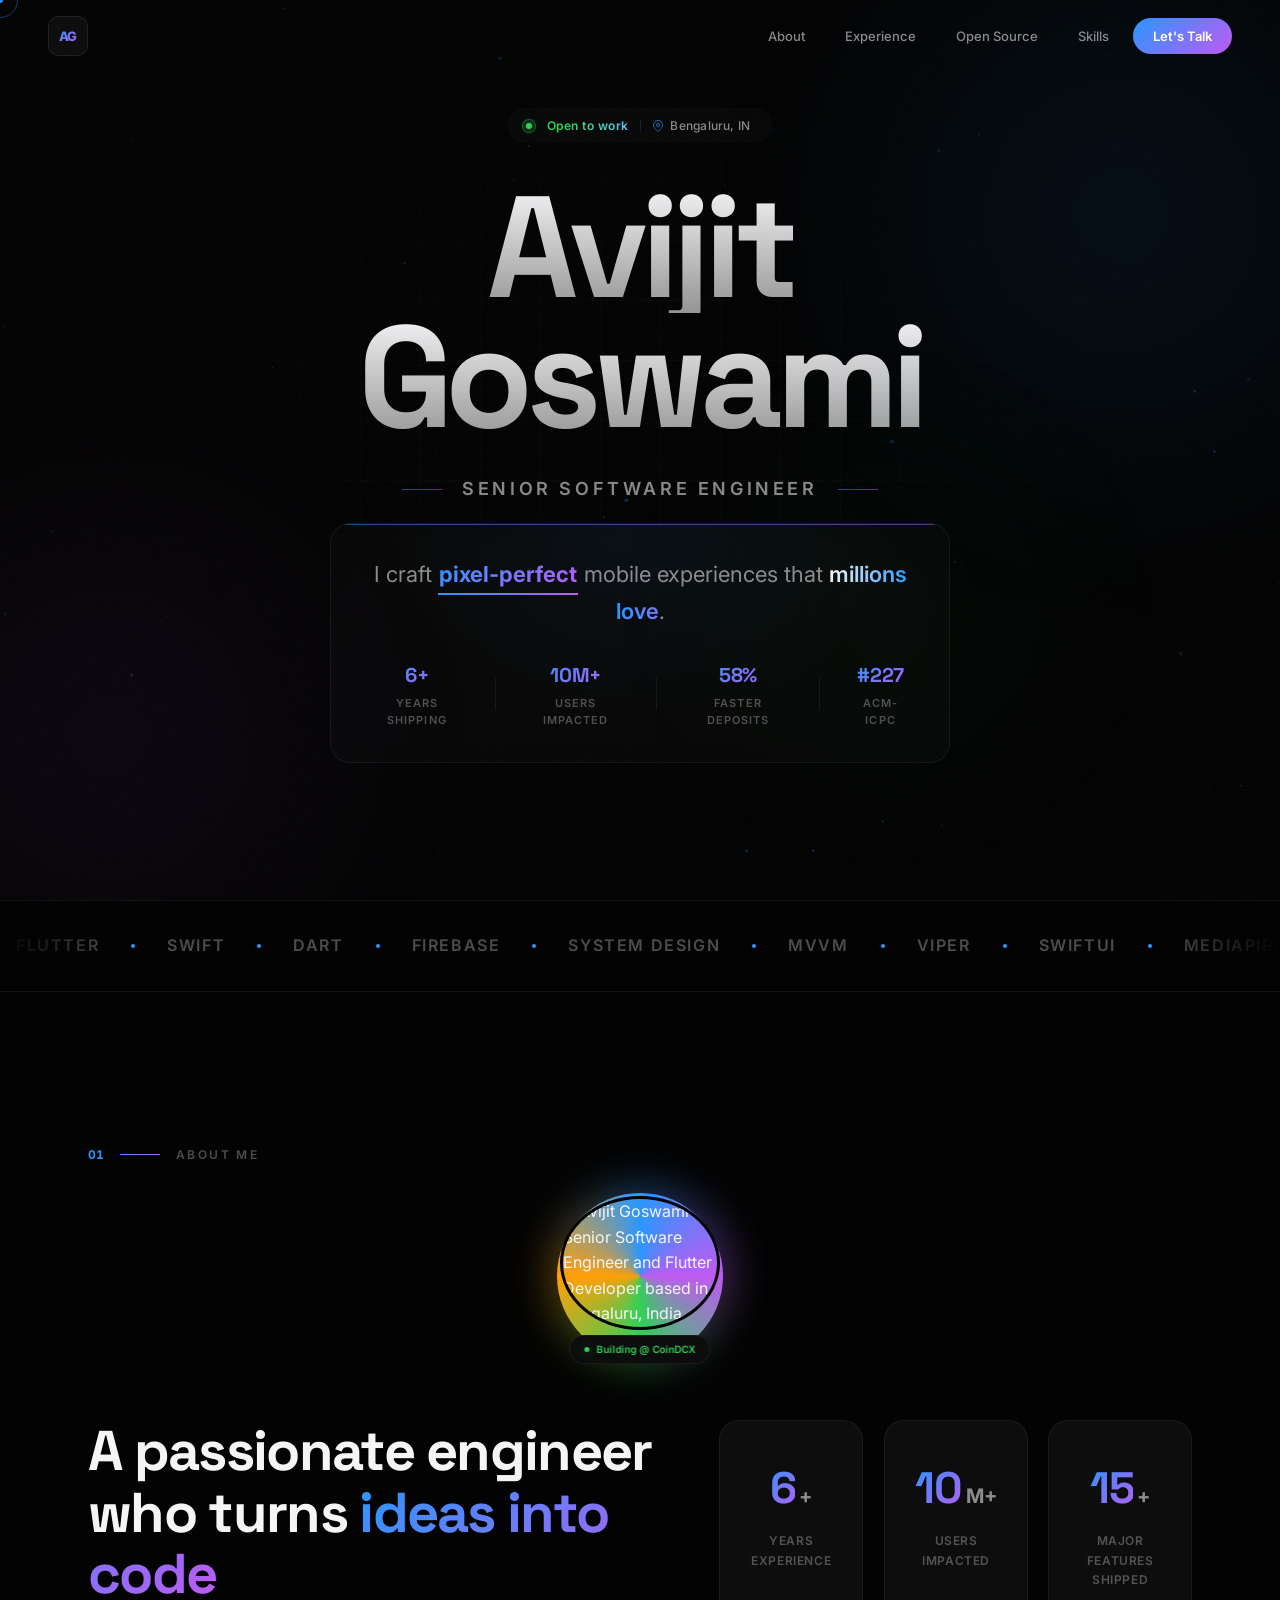
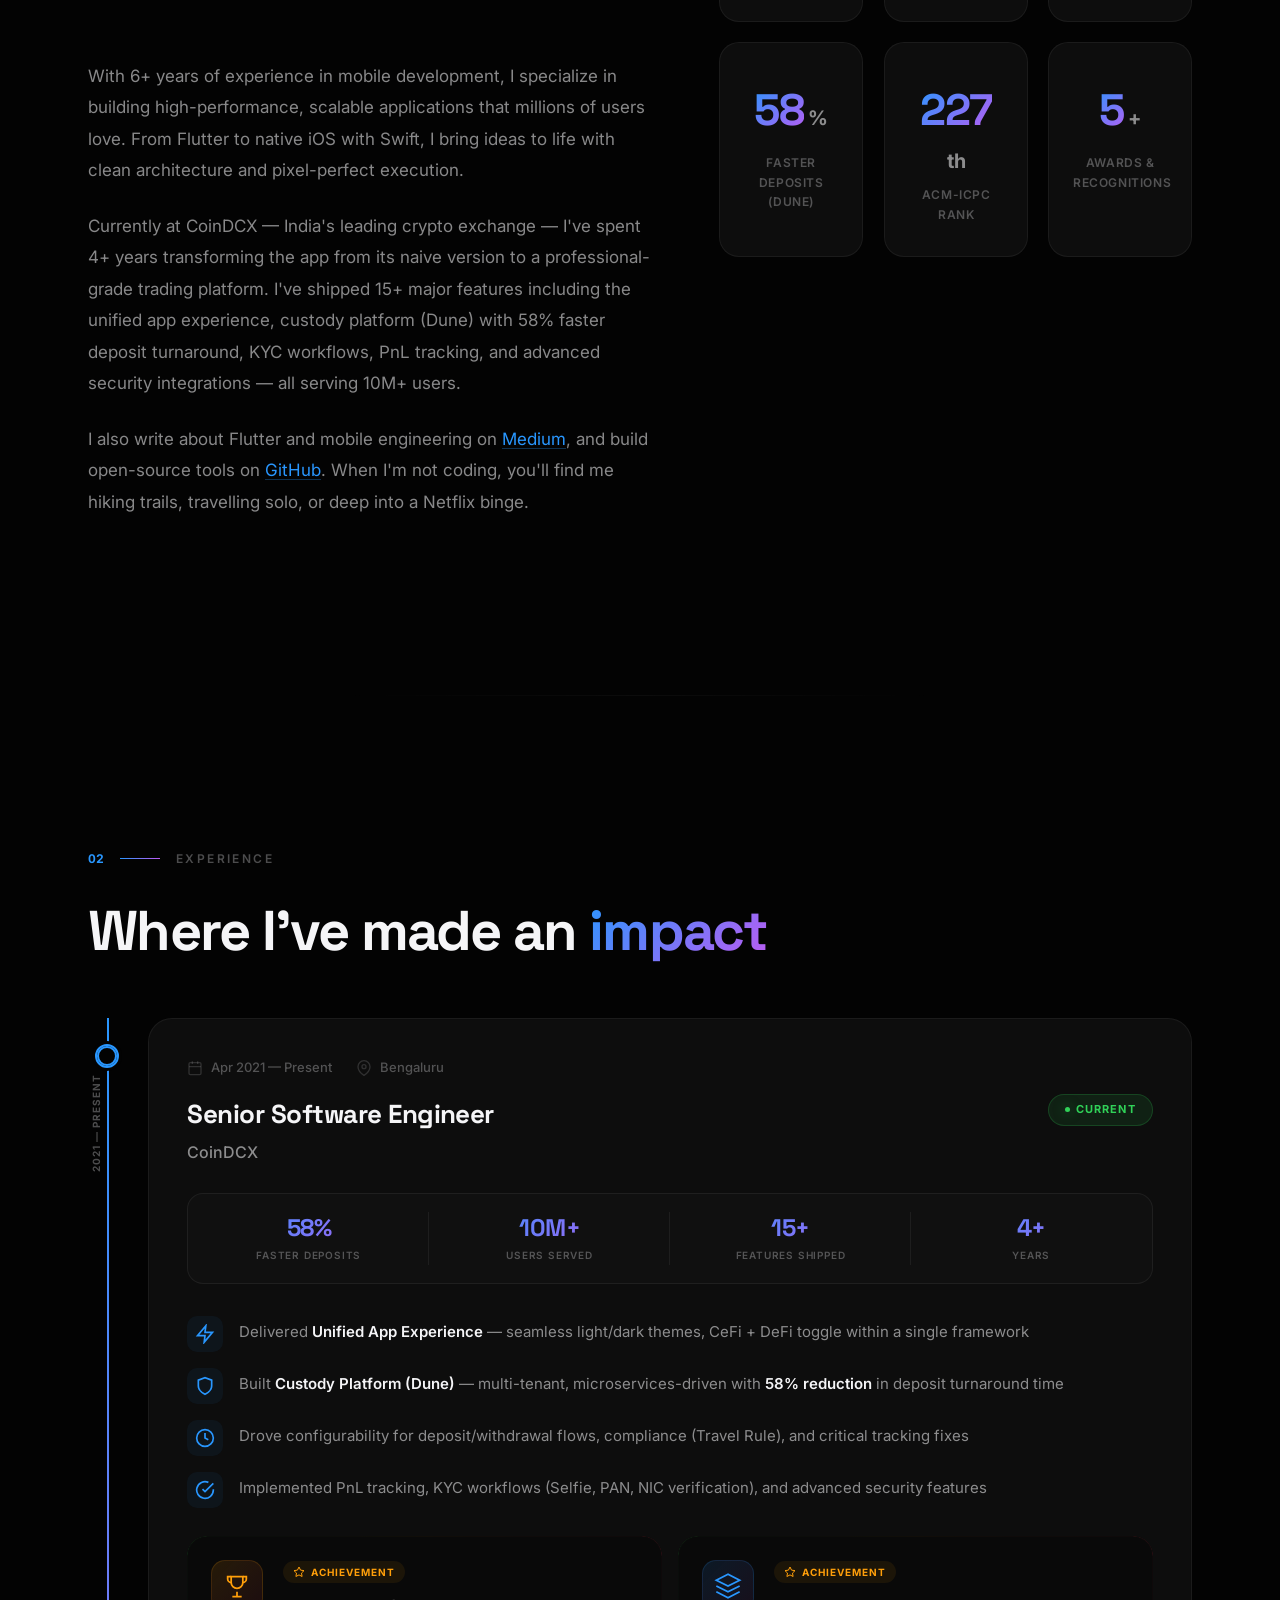
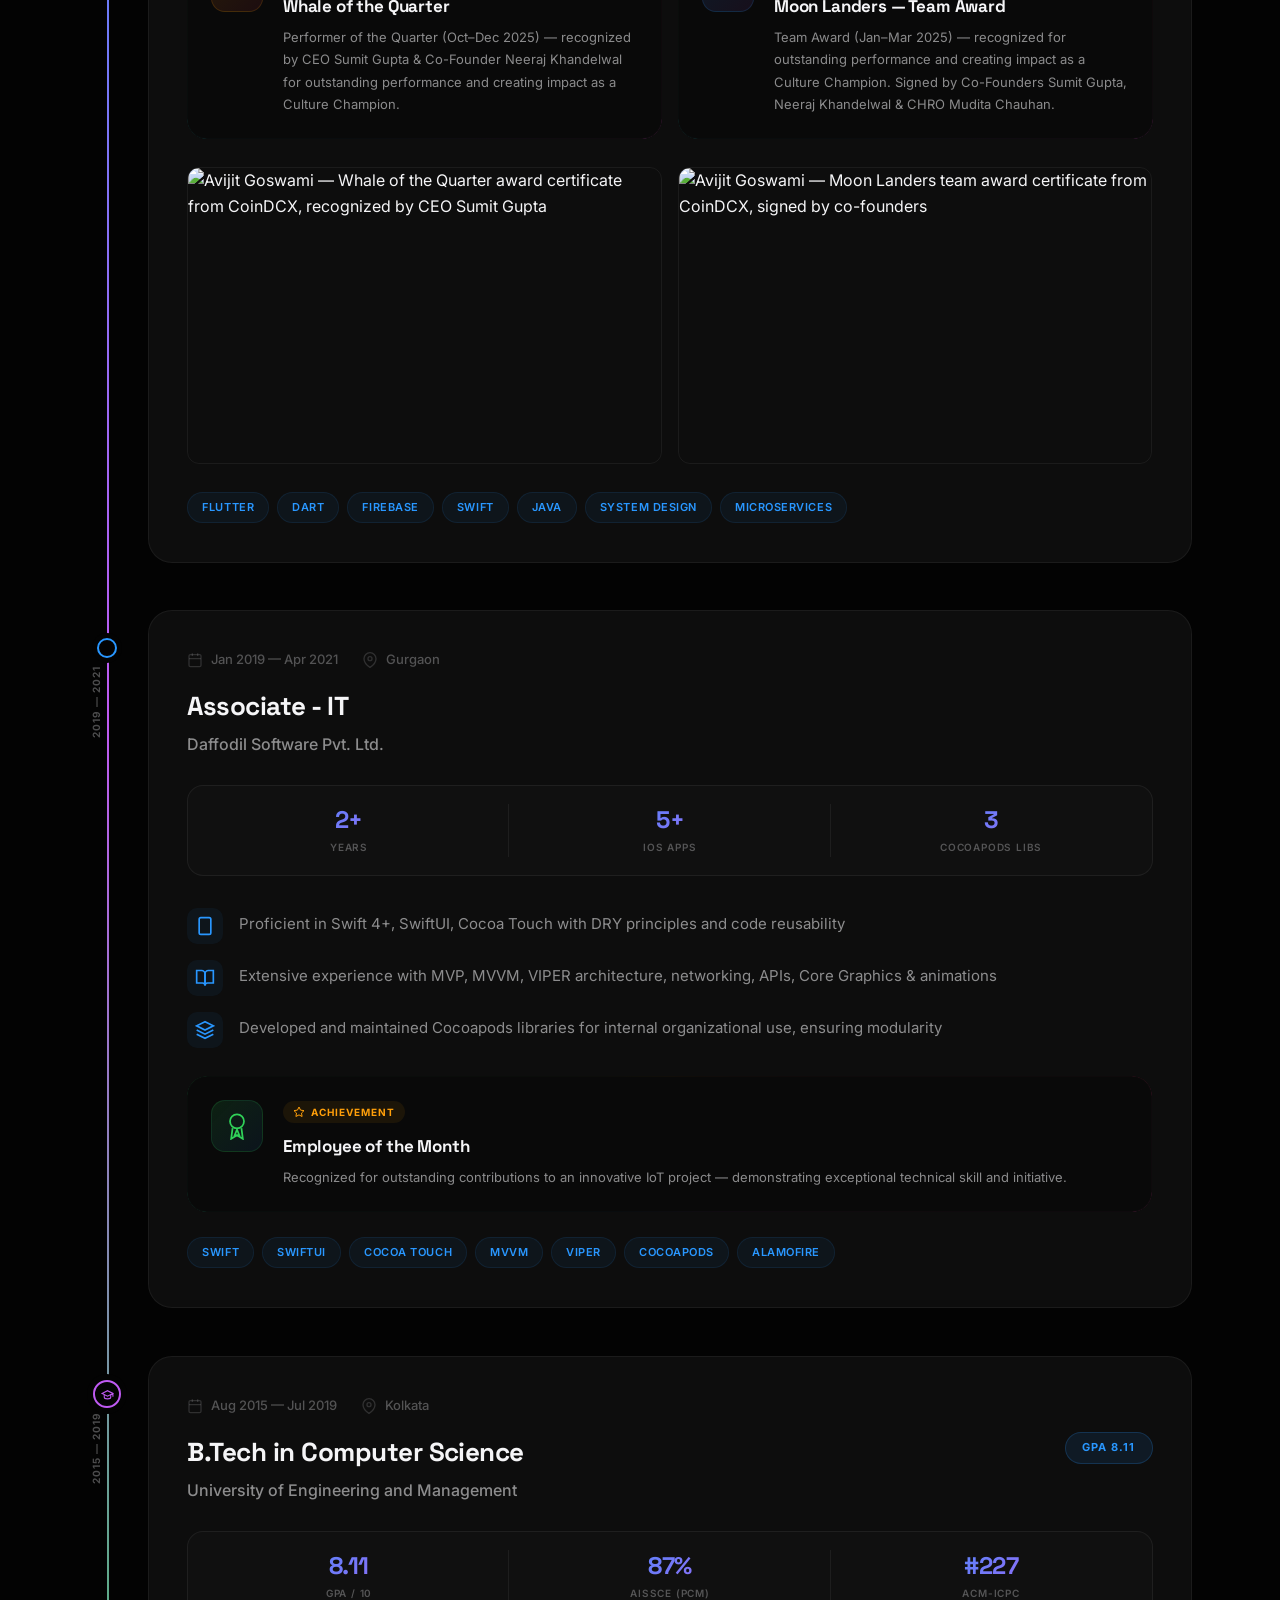
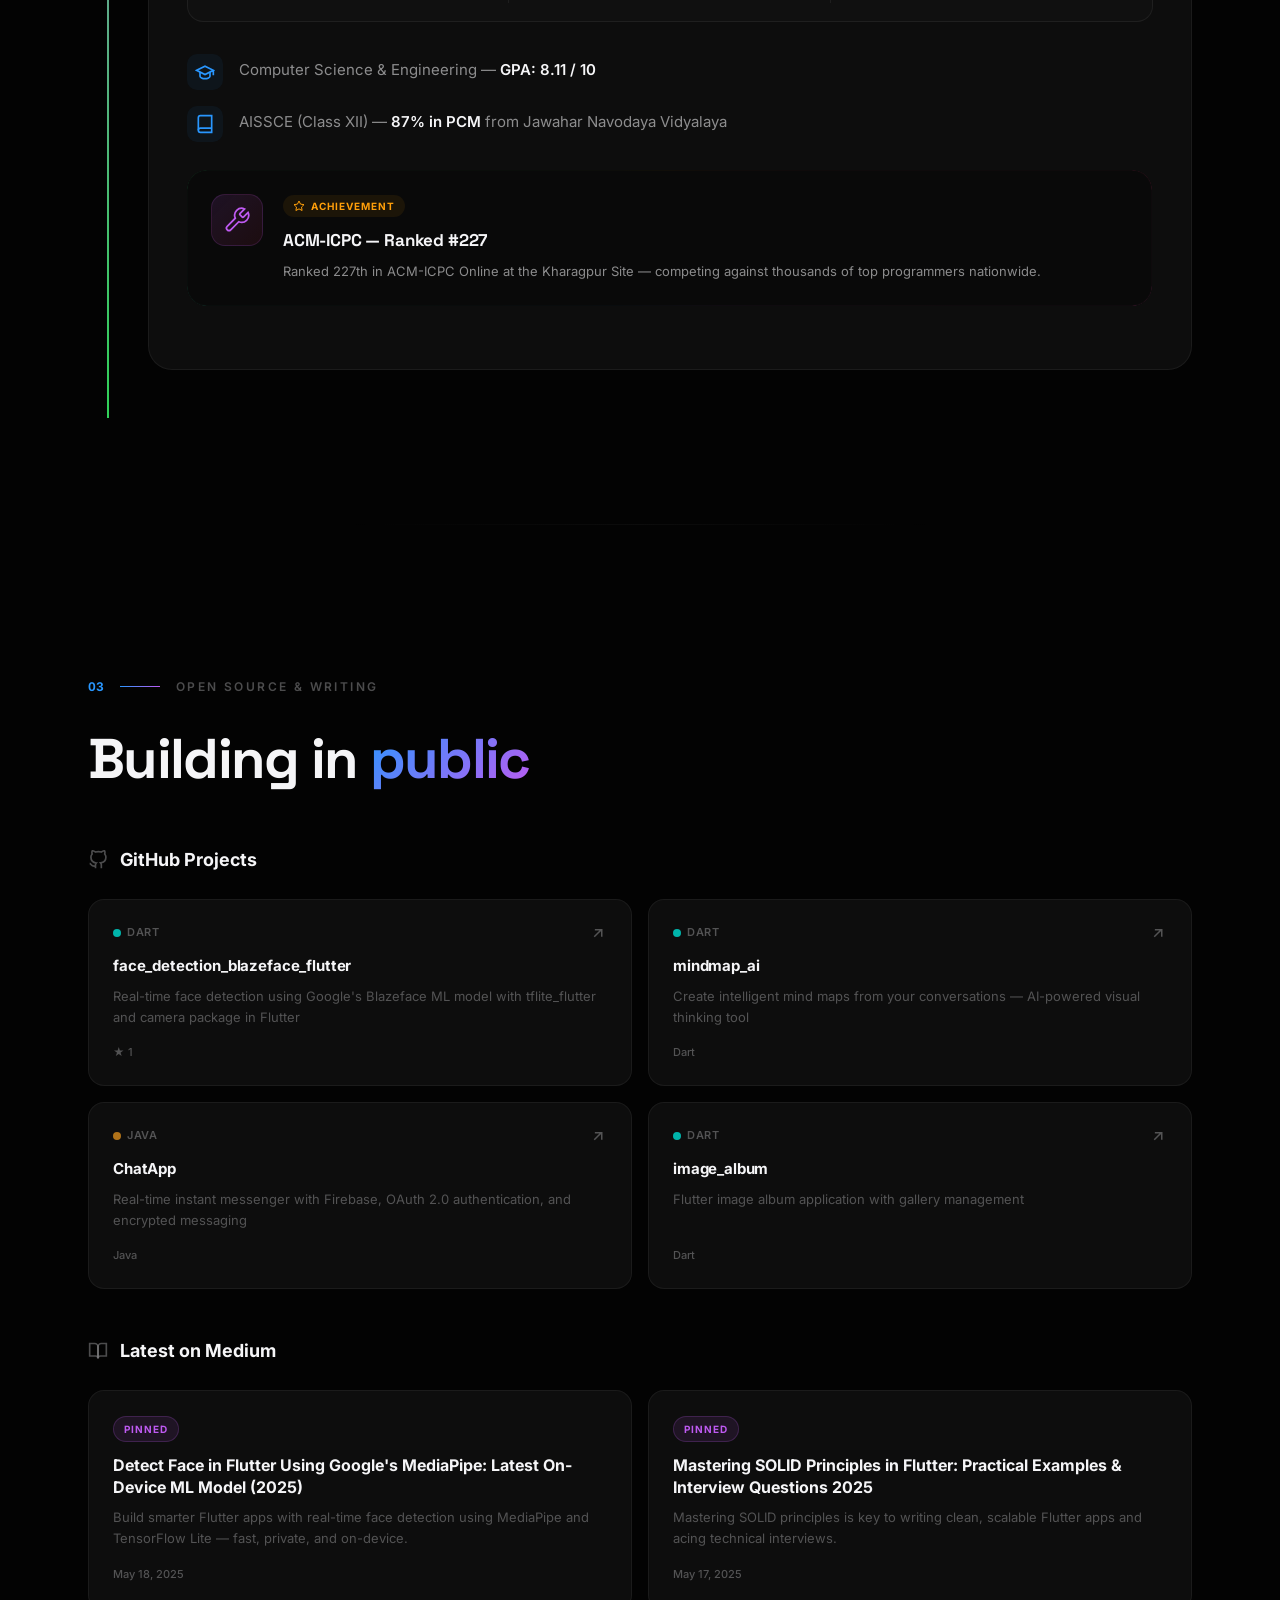
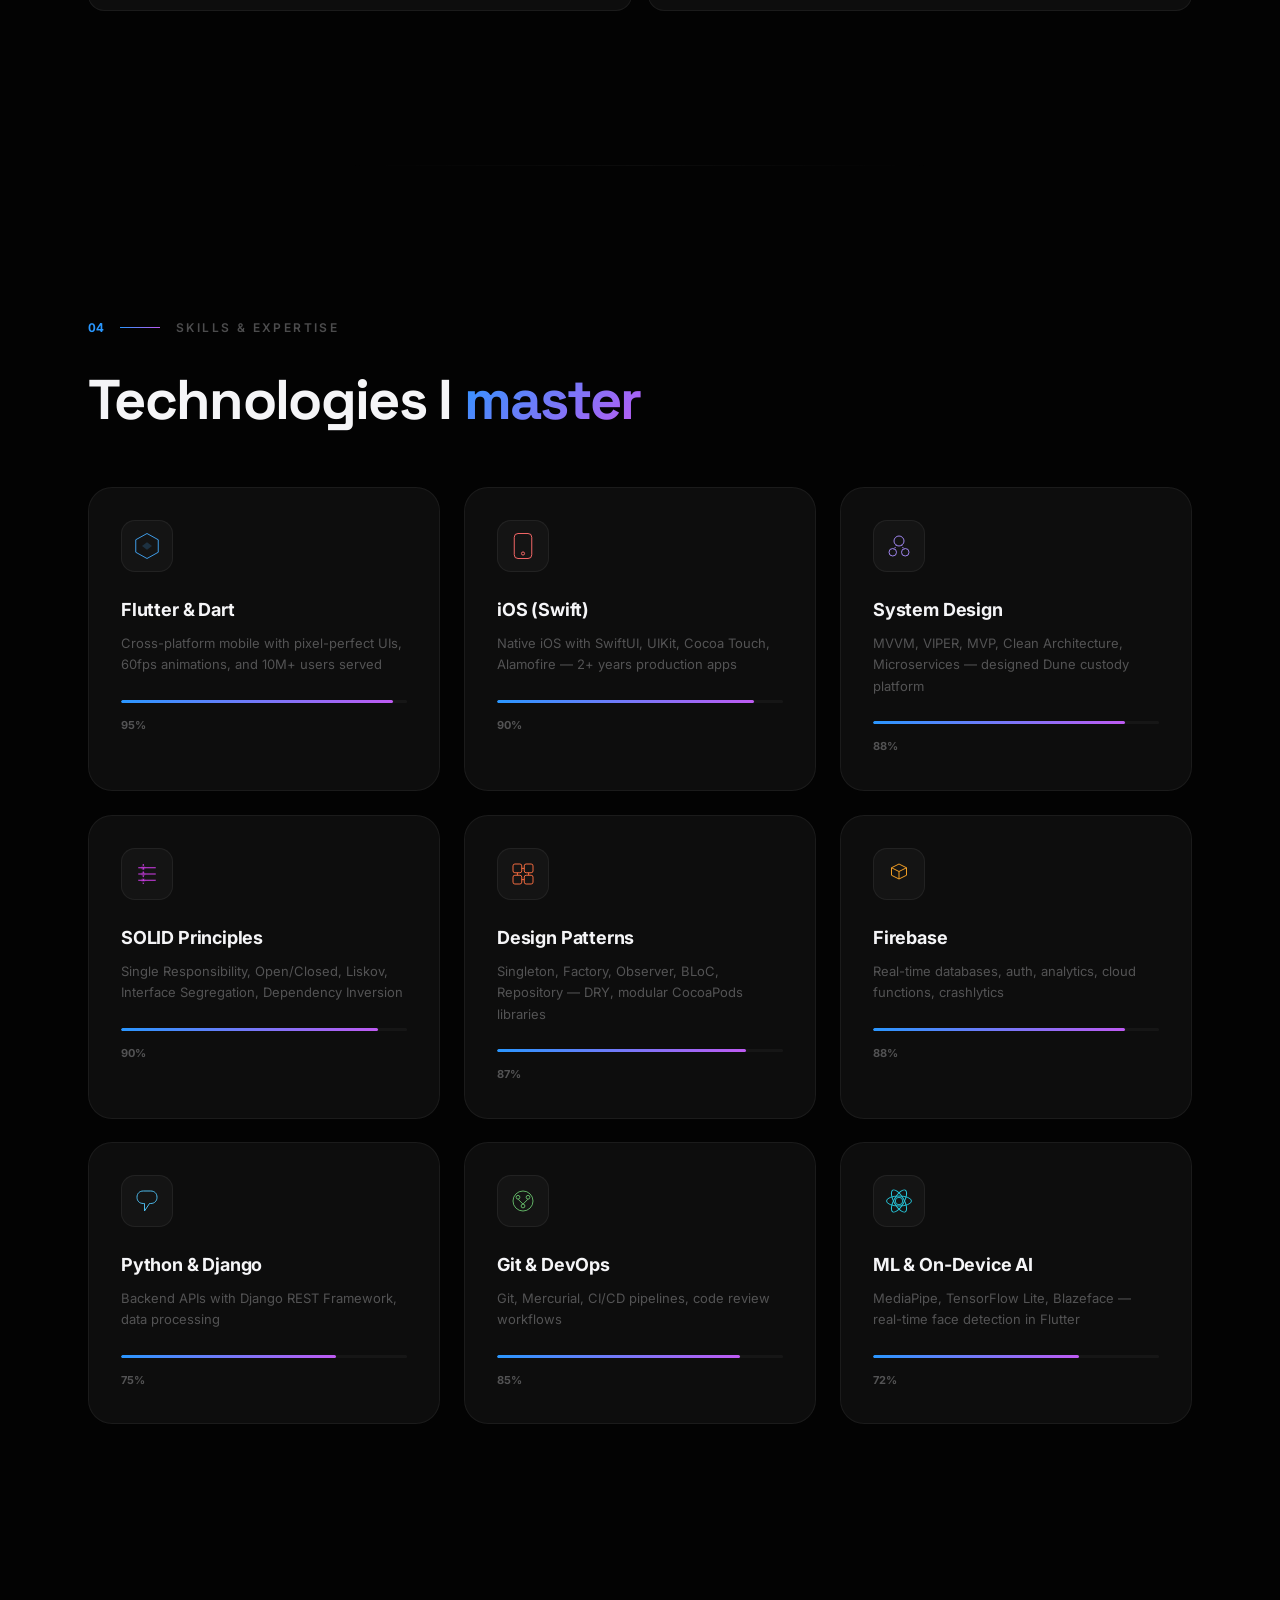
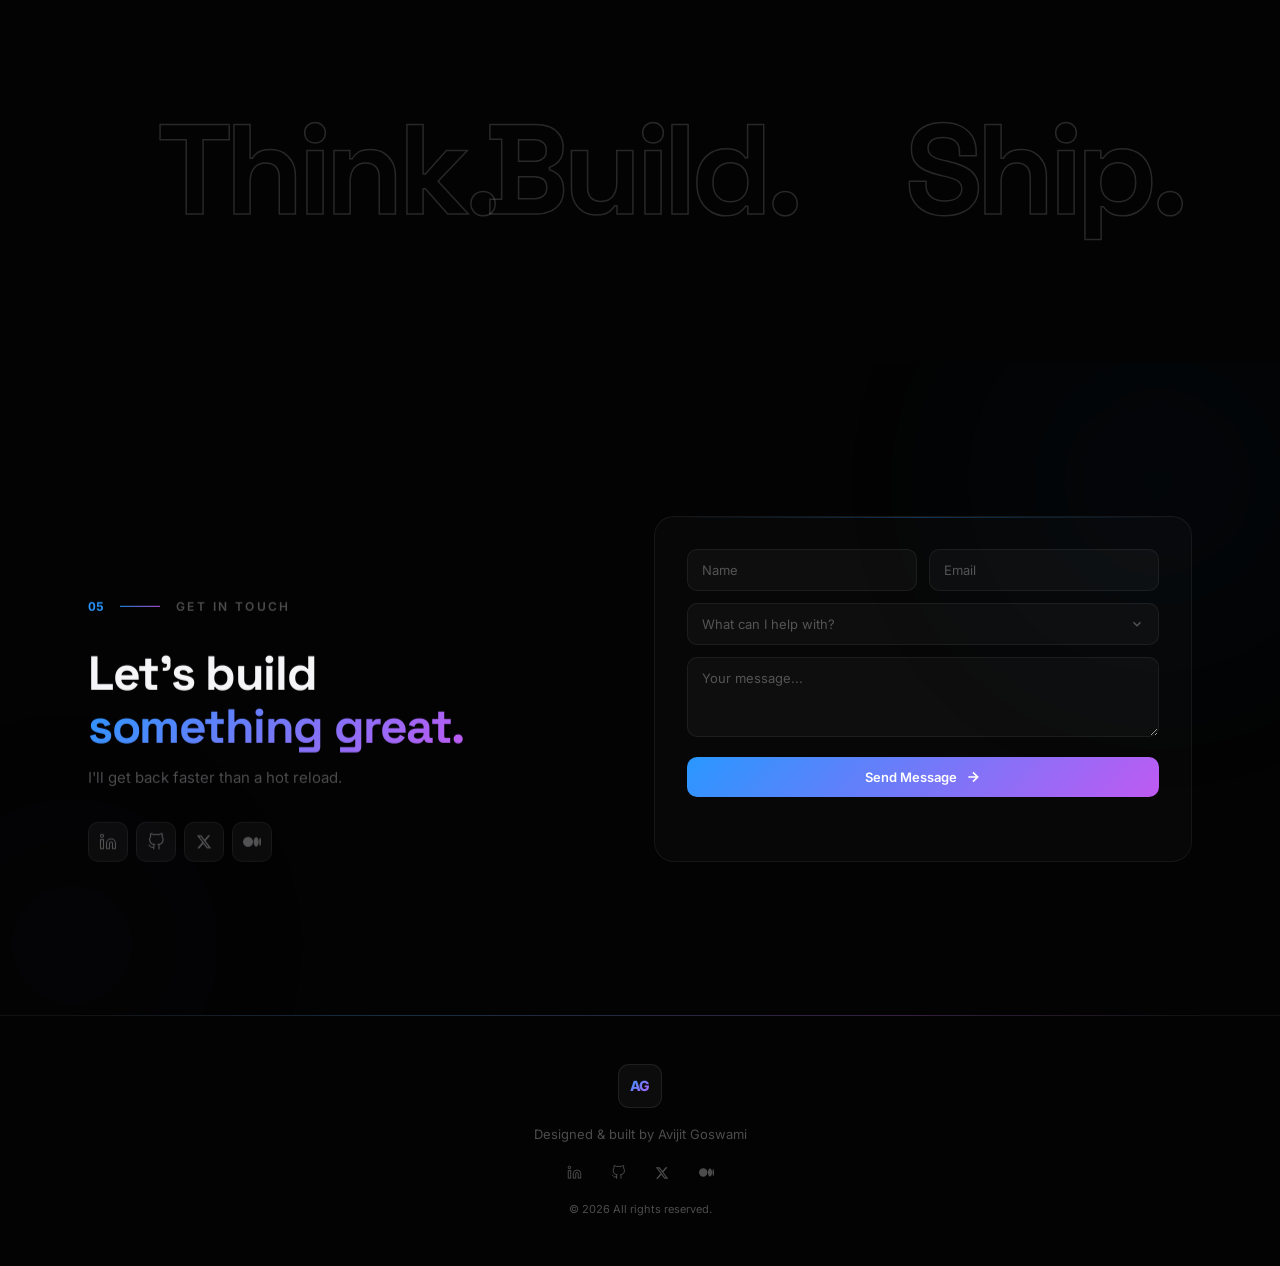
==== commit 68366f2a: "refactor: migrate assets to Supabase Storage - Uploaded avijit-photo.webp, moonlander.jpg, whale-of-" ====
--- a/index.html
+++ b/index.html
@@ -22,7 +22,7 @@
     content="6+ years crafting mobile experiences for 10M+ users. Currently at CoinDCX. Available for freelance projects, consulting & contract work." />
   <meta property="og:url" content="https://avijitgoswami.in/" />
   <meta property="og:site_name" content="Avijit Goswami — Portfolio" />
-  <meta property="og:image" content="https://avijitgoswami.in/assets/og-image.jpg" />
+  <meta property="og:image" content="https://kqfazxygftmujpjerlce.supabase.co/storage/v1/object/public/assets/avijit-photo.webp" />
   <meta property="og:image:width" content="1200" />
   <meta property="og:image:height" content="630" />
   <meta property="og:image:alt" content="Avijit Goswami — Senior Software Engineer specializing in Flutter and iOS" />
@@ -37,7 +37,7 @@
   <meta name="twitter:title" content="Avijit Goswami — Senior Software Engineer | Flutter & iOS Expert" />
   <meta name="twitter:description"
     content="6+ years crafting mobile experiences for 10M+ users. Currently at CoinDCX. Available for freelance projects." />
-  <meta name="twitter:image" content="https://avijitgoswami.in/assets/og-image.jpg" />
+  <meta name="twitter:image" content="https://kqfazxygftmujpjerlce.supabase.co/storage/v1/object/public/assets/avijit-photo.webp" />
   <meta name="twitter:image:alt" content="Avijit Goswami — Senior Software Engineer" />
 
   <!-- Theme & PWA hints -->
@@ -107,7 +107,7 @@
         "givenName": "Avijit",
         "familyName": "Goswami",
         "url": "https://avijitgoswami.in/",
-        "image": "https://avijitgoswami.in/assets/avijit-photo.webp",
+        "image": "https://kqfazxygftmujpjerlce.supabase.co/storage/v1/object/public/assets/avijit-photo.webp",
         "jobTitle": "Senior Software Engineer",
         "description": "Senior Software Engineer with 6+ years of experience in Flutter and iOS development, currently at CoinDCX. Specializes in building high-performance mobile applications serving 10M+ users. Available for freelance mobile development and consulting.",
         "email": "avijitgoswami72@gmail.com",
@@ -431,7 +431,7 @@
           <div class="about-photo-wrap" data-tilt>
             <div class="about-photo-glow"></div>
             <div class="about-photo-border"></div>
-            <img src="assets/avijit-photo.webp"
+            <img src="https://kqfazxygftmujpjerlce.supabase.co/storage/v1/object/public/assets/avijit-photo.webp"
               alt="Avijit Goswami — Senior Software Engineer and Flutter Developer based in Bengaluru, India"
               class="about-photo" width="200" height="200" />
             <div class="about-photo-badge">
@@ -672,9 +672,9 @@
                 </div>
 
                 <div class="exp-gallery" data-reveal>
-                  <div class="gallery-item" data-lightbox="assets/whale-of-quarter.png"
+                  <div class="gallery-item" data-lightbox="https://kqfazxygftmujpjerlce.supabase.co/storage/v1/object/public/assets/whale-of-quarter.png"
                     data-caption="Whale of the Quarter — CoinDCX (Oct–Dec 2025)">
-                    <img src="assets/whale-of-quarter.png"
+                    <img src="https://kqfazxygftmujpjerlce.supabase.co/storage/v1/object/public/assets/whale-of-quarter.png"
                       alt="Avijit Goswami — Whale of the Quarter award certificate from CoinDCX, recognized by CEO Sumit Gupta"
                       loading="lazy" width="600" height="400" />
                     <div class="gallery-overlay"><svg width="24" height="24" viewBox="0 0 24 24" fill="none"
@@ -684,9 +684,9 @@
                         <path d="M11 8v6M8 11h6" />
                       </svg><span>View Certificate</span></div>
                   </div>
-                  <div class="gallery-item" data-lightbox="assets/moonlander.jpg"
+                  <div class="gallery-item" data-lightbox="https://kqfazxygftmujpjerlce.supabase.co/storage/v1/object/public/assets/moonlander.jpg"
                     data-caption="Moon Landers — CoinDCX Team Award (Jan–Mar 2025)">
-                    <img src="assets/moonlander.jpg"
+                    <img src="https://kqfazxygftmujpjerlce.supabase.co/storage/v1/object/public/assets/moonlander.jpg"
                       alt="Avijit Goswami — Moon Landers team award certificate from CoinDCX, signed by co-founders"
                       loading="lazy" width="600" height="400" />
                     <div class="gallery-overlay"><svg width="24" height="24" viewBox="0 0 24 24" fill="none"
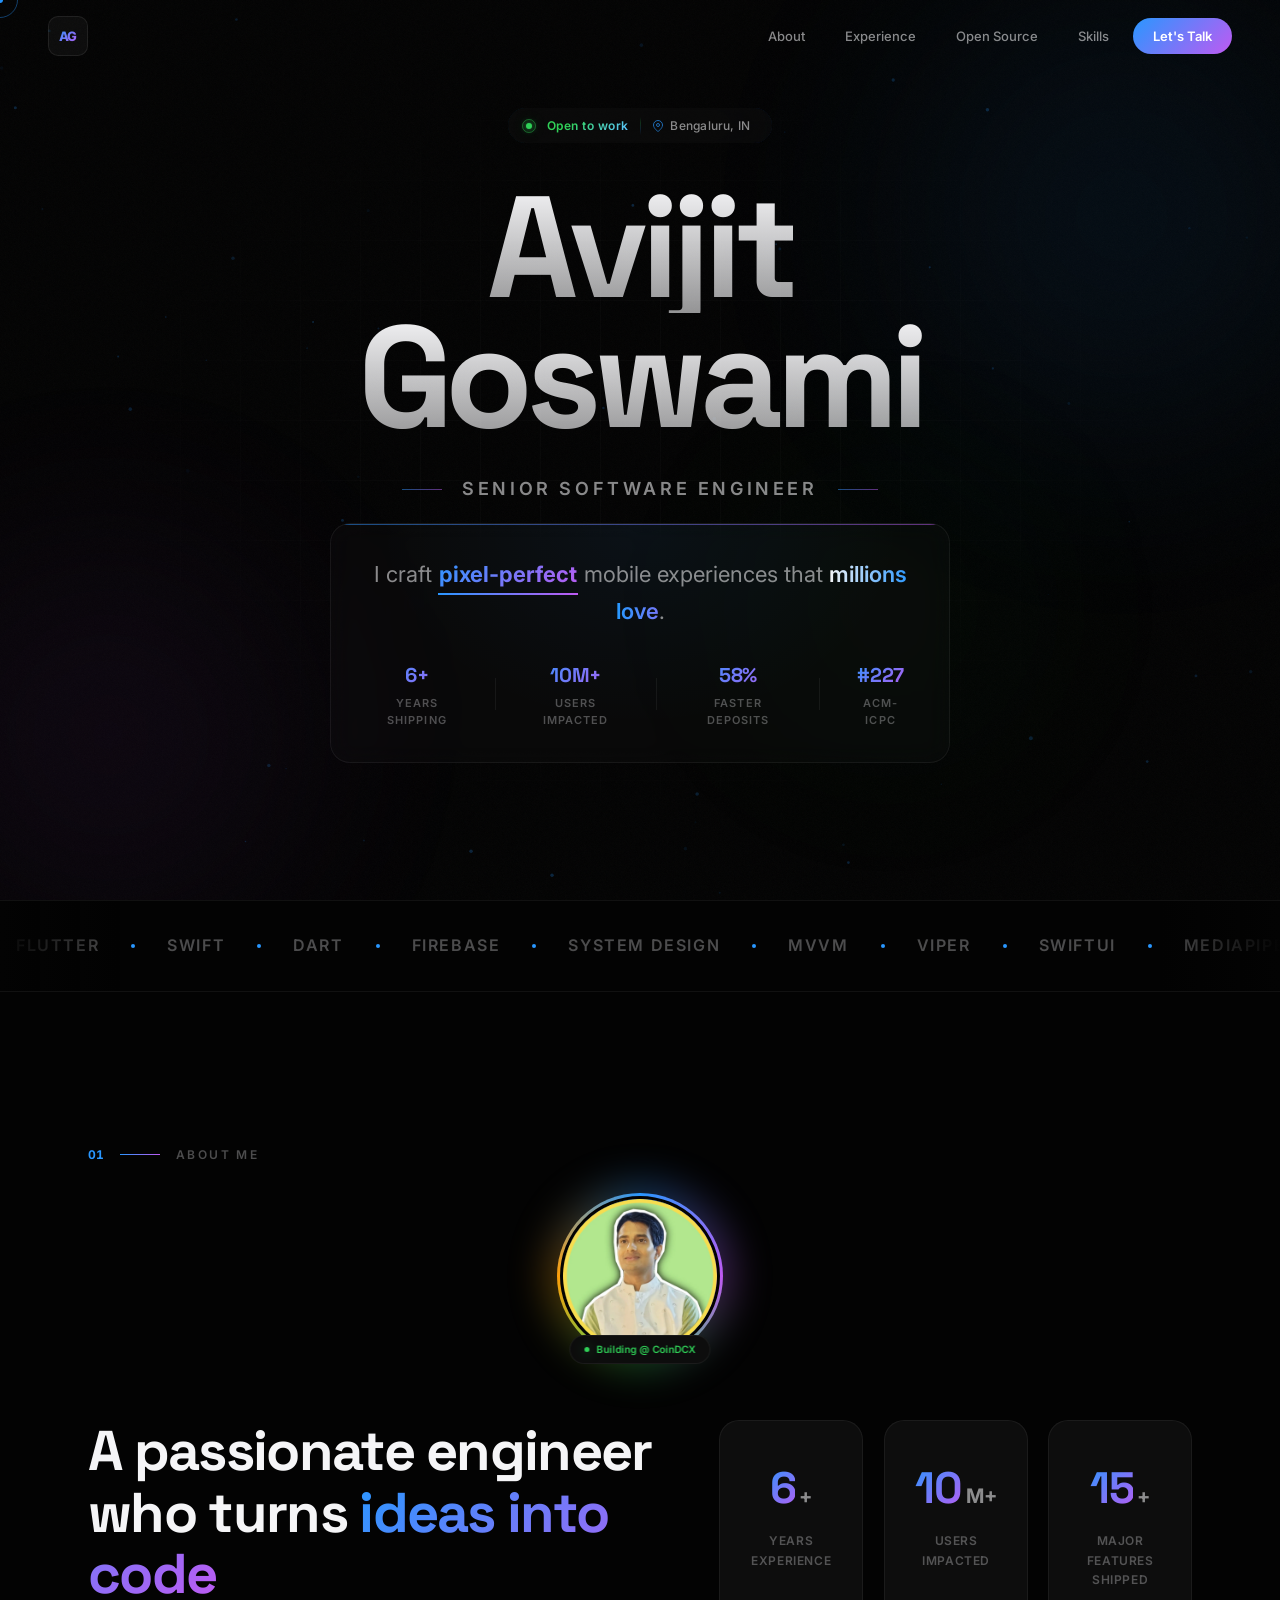
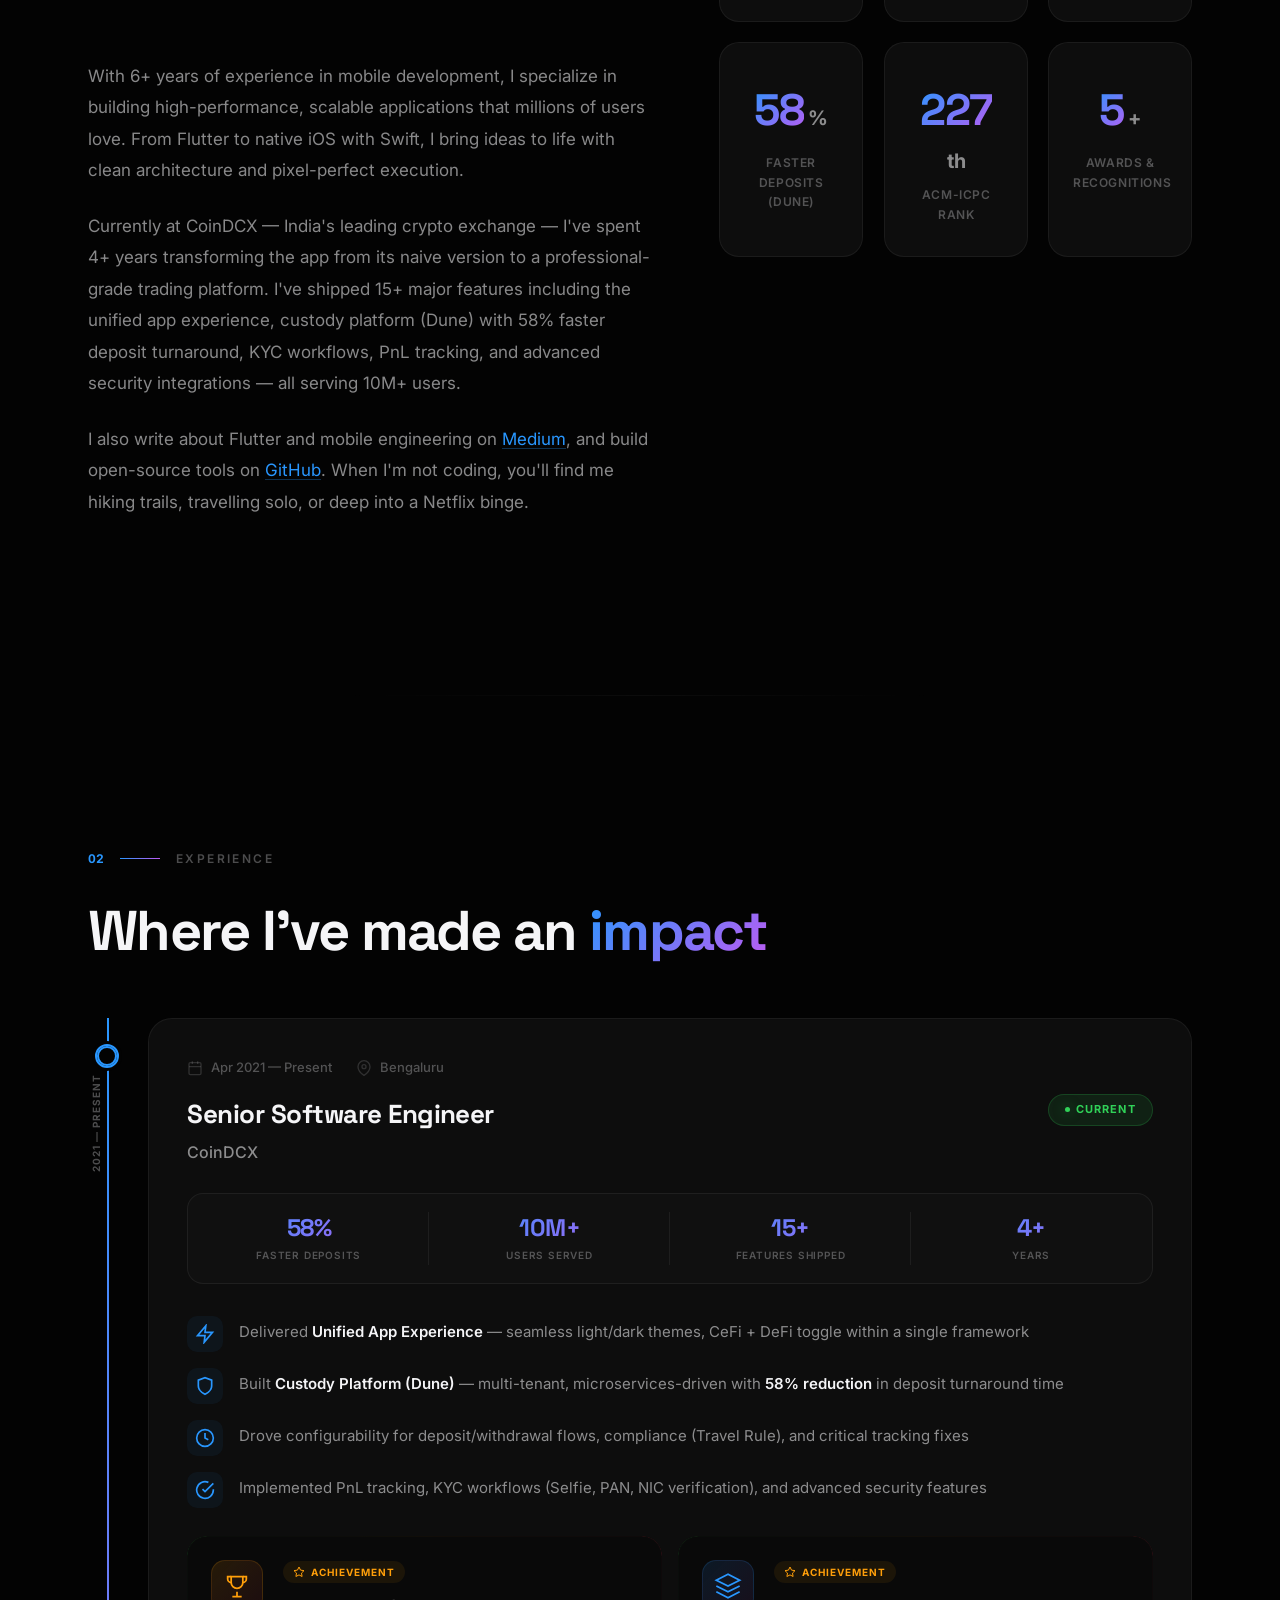
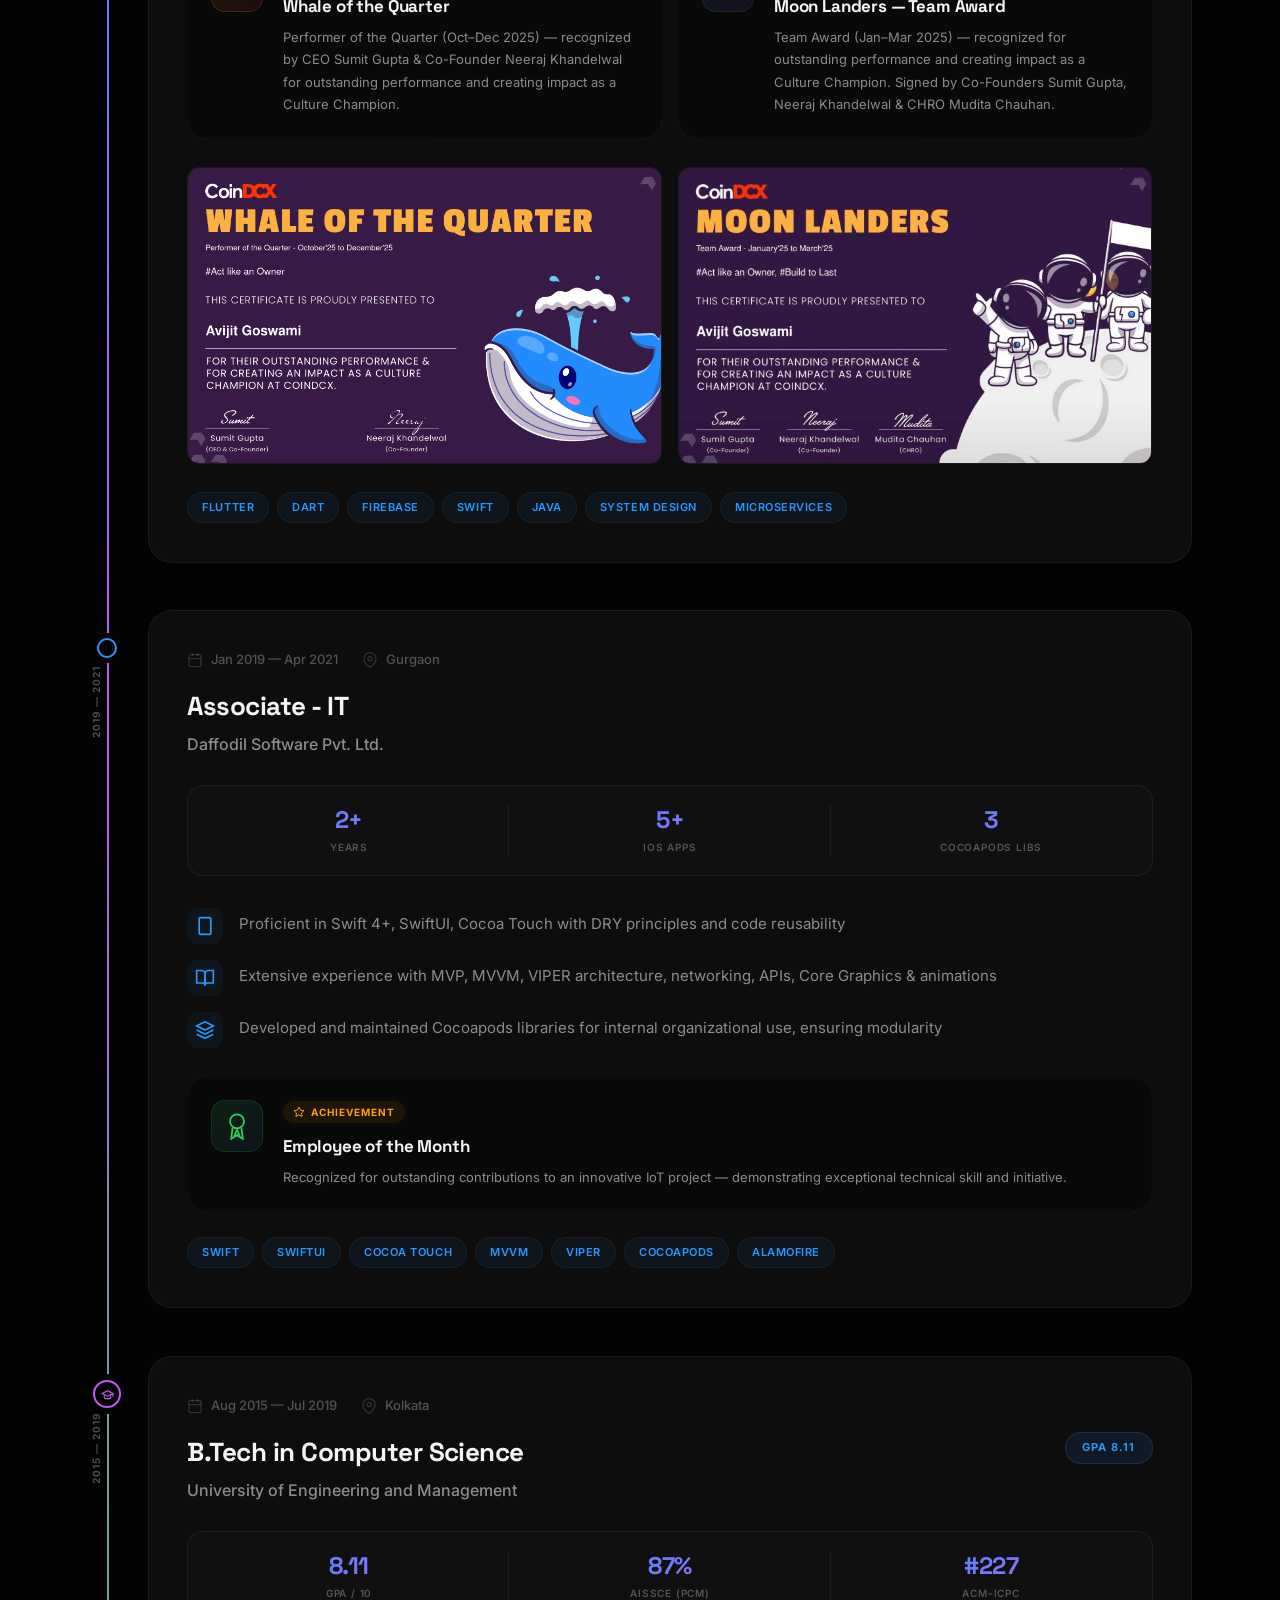
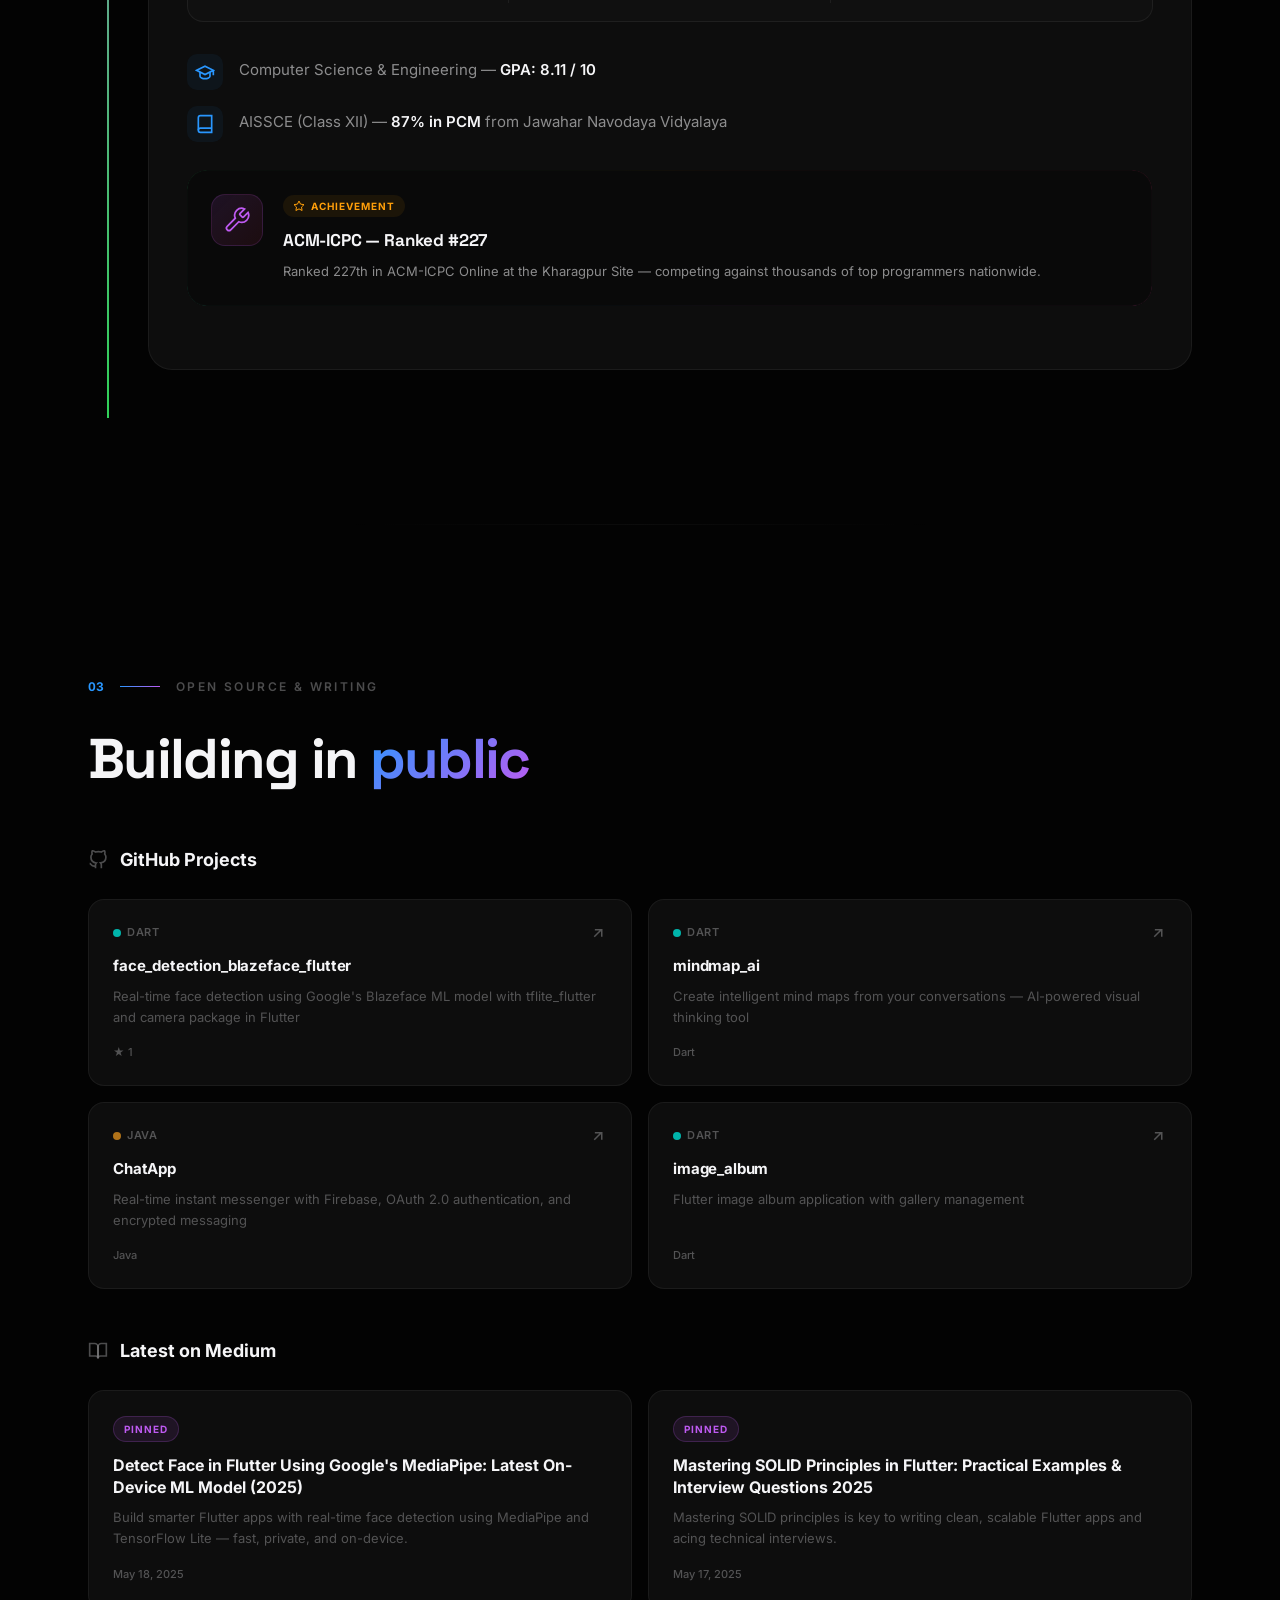
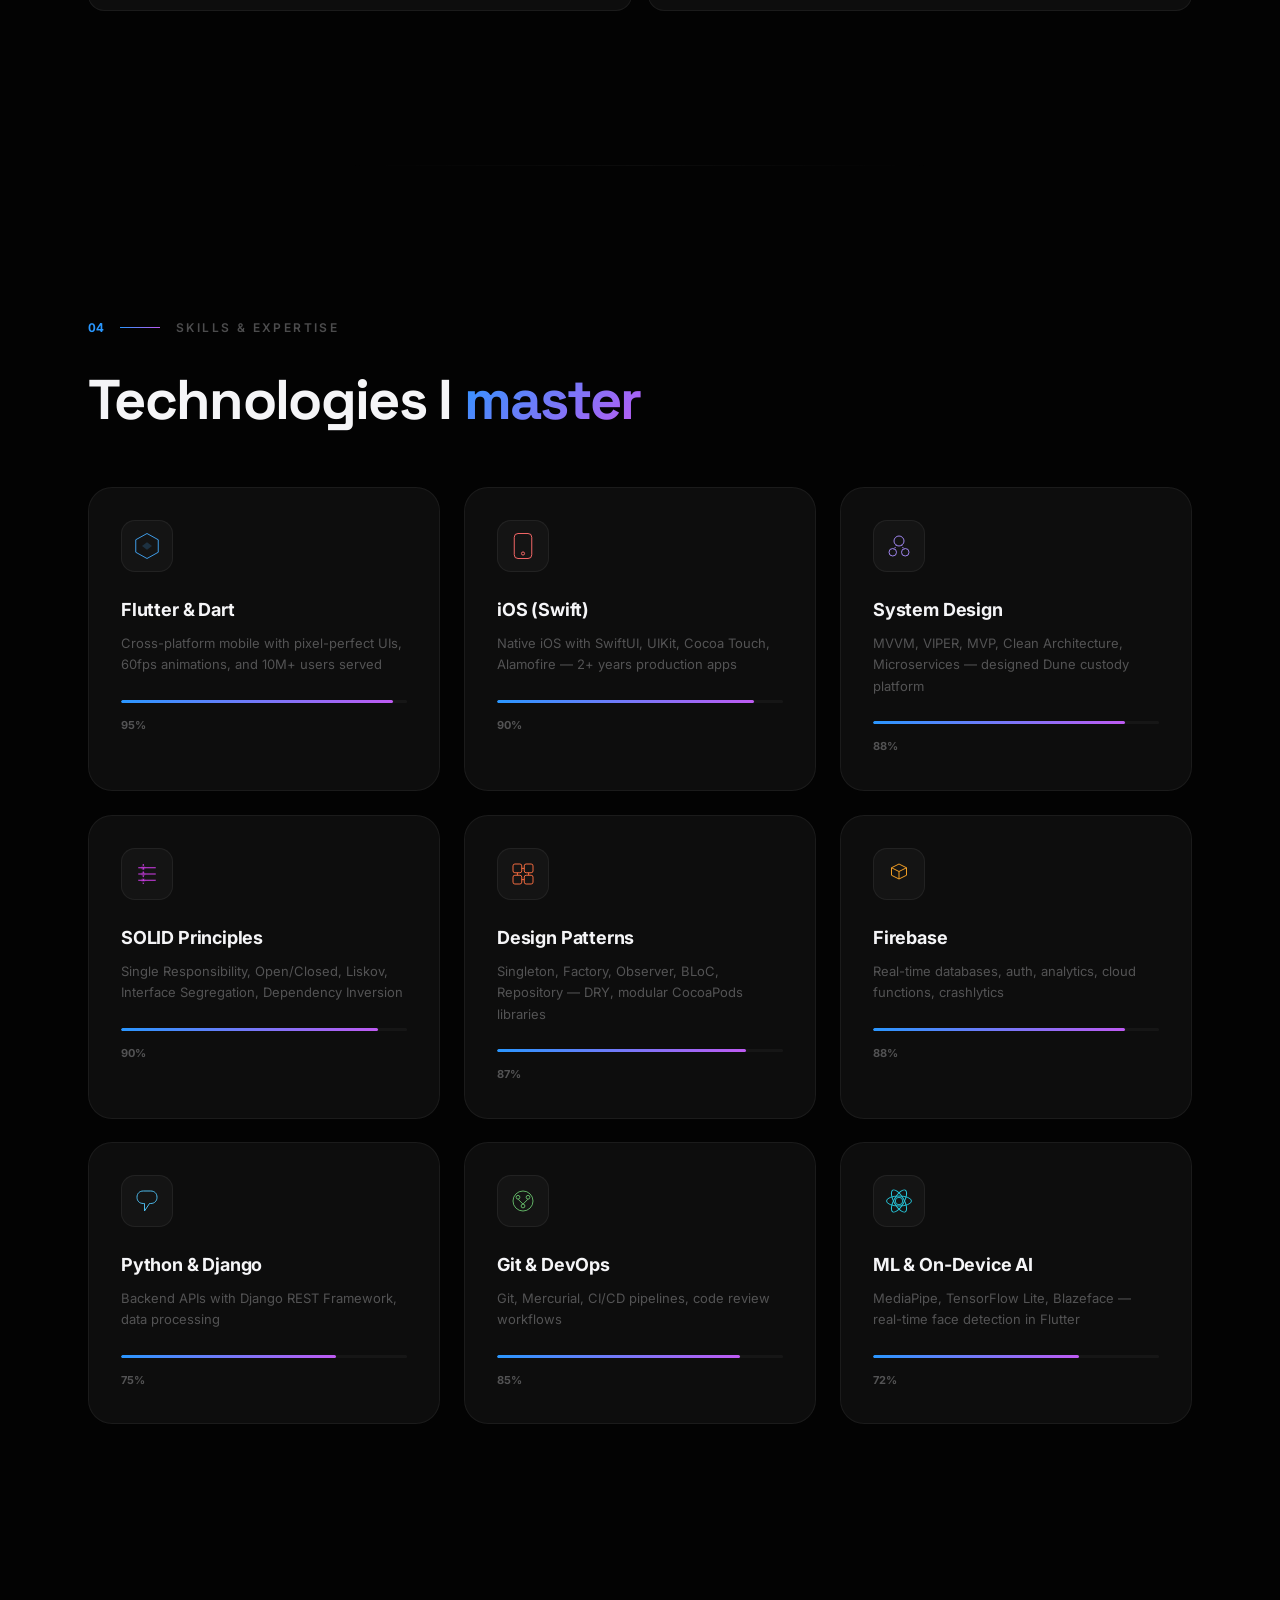
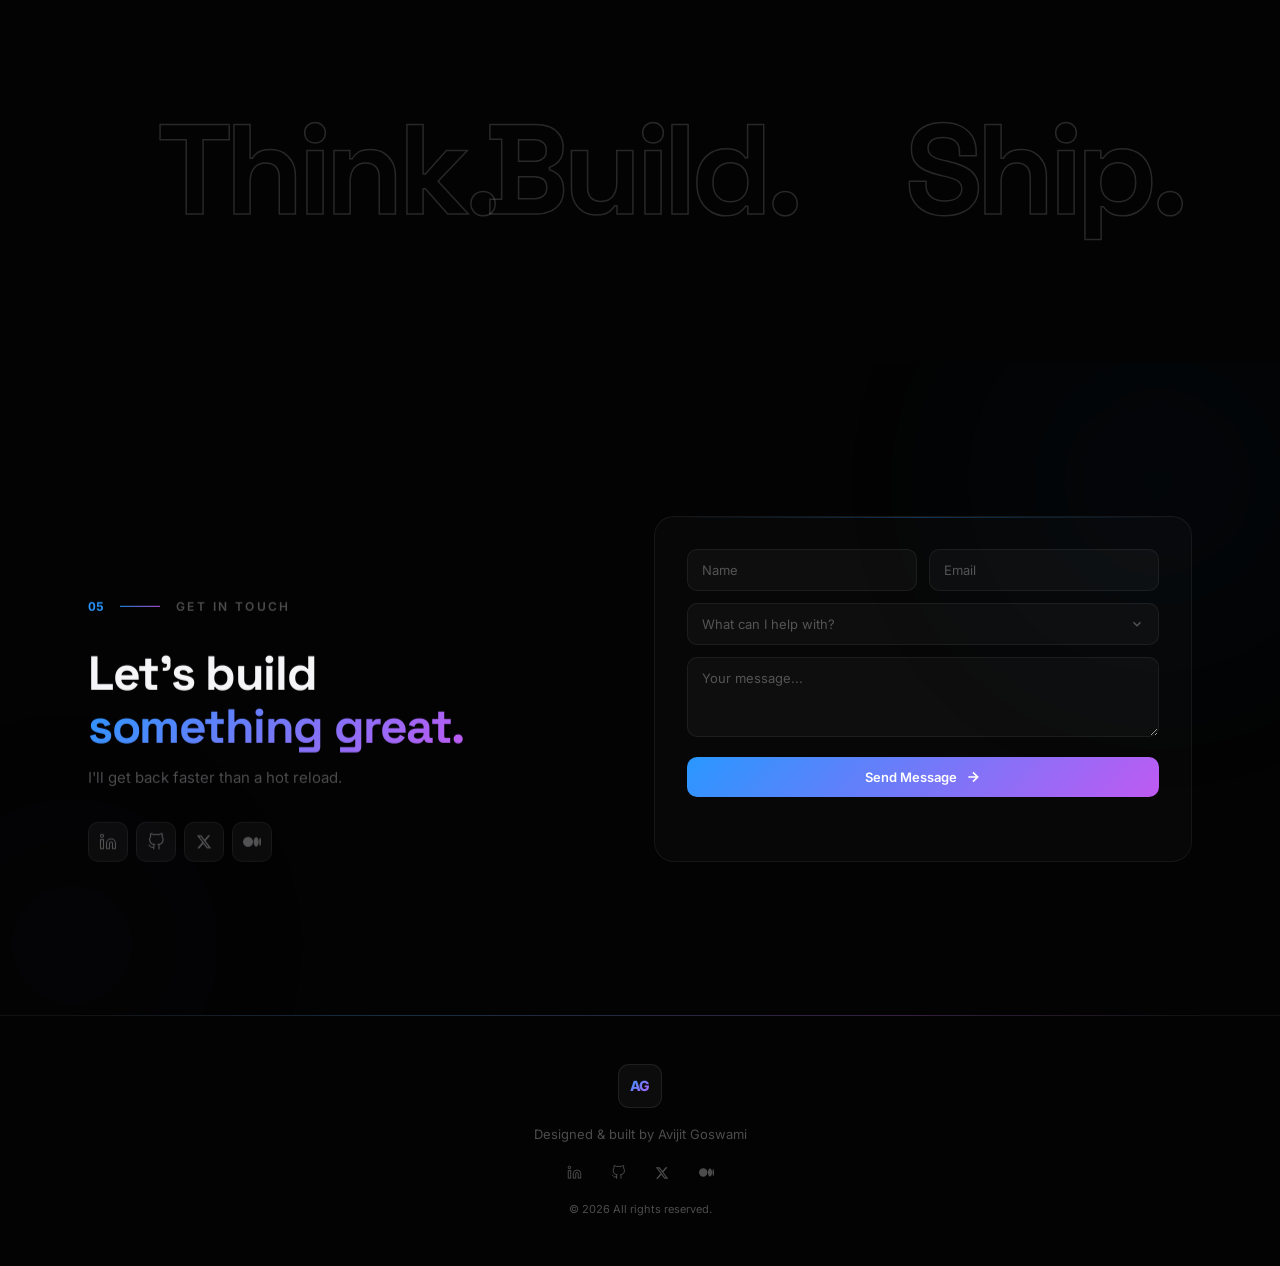
==== commit 70f440a3: "fix: restore local assets for reliable image serving - Assets served locally alongside HTML (Vercel " ====
--- a/index.html
+++ b/index.html
@@ -22,7 +22,7 @@
     content="6+ years crafting mobile experiences for 10M+ users. Currently at CoinDCX. Available for freelance projects, consulting & contract work." />
   <meta property="og:url" content="https://avijitgoswami.in/" />
   <meta property="og:site_name" content="Avijit Goswami — Portfolio" />
-  <meta property="og:image" content="https://kqfazxygftmujpjerlce.supabase.co/storage/v1/object/public/assets/avijit-photo.webp" />
+  <meta property="og:image" content="https://avijitgoswami.in/assets/avijit-photo.webp" />
   <meta property="og:image:width" content="1200" />
   <meta property="og:image:height" content="630" />
   <meta property="og:image:alt" content="Avijit Goswami — Senior Software Engineer specializing in Flutter and iOS" />
@@ -37,7 +37,7 @@
   <meta name="twitter:title" content="Avijit Goswami — Senior Software Engineer | Flutter & iOS Expert" />
   <meta name="twitter:description"
     content="6+ years crafting mobile experiences for 10M+ users. Currently at CoinDCX. Available for freelance projects." />
-  <meta name="twitter:image" content="https://kqfazxygftmujpjerlce.supabase.co/storage/v1/object/public/assets/avijit-photo.webp" />
+  <meta name="twitter:image" content="https://avijitgoswami.in/assets/avijit-photo.webp" />
   <meta name="twitter:image:alt" content="Avijit Goswami — Senior Software Engineer" />
 
   <!-- Theme & PWA hints -->
@@ -107,7 +107,7 @@
         "givenName": "Avijit",
         "familyName": "Goswami",
         "url": "https://avijitgoswami.in/",
-        "image": "https://kqfazxygftmujpjerlce.supabase.co/storage/v1/object/public/assets/avijit-photo.webp",
+        "image": "https://avijitgoswami.in/assets/avijit-photo.webp",
         "jobTitle": "Senior Software Engineer",
         "description": "Senior Software Engineer with 6+ years of experience in Flutter and iOS development, currently at CoinDCX. Specializes in building high-performance mobile applications serving 10M+ users. Available for freelance mobile development and consulting.",
         "email": "avijitgoswami72@gmail.com",
@@ -431,7 +431,7 @@
           <div class="about-photo-wrap" data-tilt>
             <div class="about-photo-glow"></div>
             <div class="about-photo-border"></div>
-            <img src="https://kqfazxygftmujpjerlce.supabase.co/storage/v1/object/public/assets/avijit-photo.webp"
+            <img src="assets/avijit-photo.webp"
               alt="Avijit Goswami — Senior Software Engineer and Flutter Developer based in Bengaluru, India"
               class="about-photo" width="200" height="200" />
             <div class="about-photo-badge">
@@ -672,9 +672,9 @@
                 </div>
 
                 <div class="exp-gallery" data-reveal>
-                  <div class="gallery-item" data-lightbox="https://kqfazxygftmujpjerlce.supabase.co/storage/v1/object/public/assets/whale-of-quarter.png"
+                  <div class="gallery-item" data-lightbox="assets/whale-of-quarter.png"
                     data-caption="Whale of the Quarter — CoinDCX (Oct–Dec 2025)">
-                    <img src="https://kqfazxygftmujpjerlce.supabase.co/storage/v1/object/public/assets/whale-of-quarter.png"
+                    <img src="assets/whale-of-quarter.png"
                       alt="Avijit Goswami — Whale of the Quarter award certificate from CoinDCX, recognized by CEO Sumit Gupta"
                       loading="lazy" width="600" height="400" />
                     <div class="gallery-overlay"><svg width="24" height="24" viewBox="0 0 24 24" fill="none"
@@ -684,9 +684,9 @@
                         <path d="M11 8v6M8 11h6" />
                       </svg><span>View Certificate</span></div>
                   </div>
-                  <div class="gallery-item" data-lightbox="https://kqfazxygftmujpjerlce.supabase.co/storage/v1/object/public/assets/moonlander.jpg"
+                  <div class="gallery-item" data-lightbox="assets/moonlander.jpg"
                     data-caption="Moon Landers — CoinDCX Team Award (Jan–Mar 2025)">
-                    <img src="https://kqfazxygftmujpjerlce.supabase.co/storage/v1/object/public/assets/moonlander.jpg"
+                    <img src="assets/moonlander.jpg"
                       alt="Avijit Goswami — Moon Landers team award certificate from CoinDCX, signed by co-founders"
                       loading="lazy" width="600" height="400" />
                     <div class="gallery-overlay"><svg width="24" height="24" viewBox="0 0 24 24" fill="none"
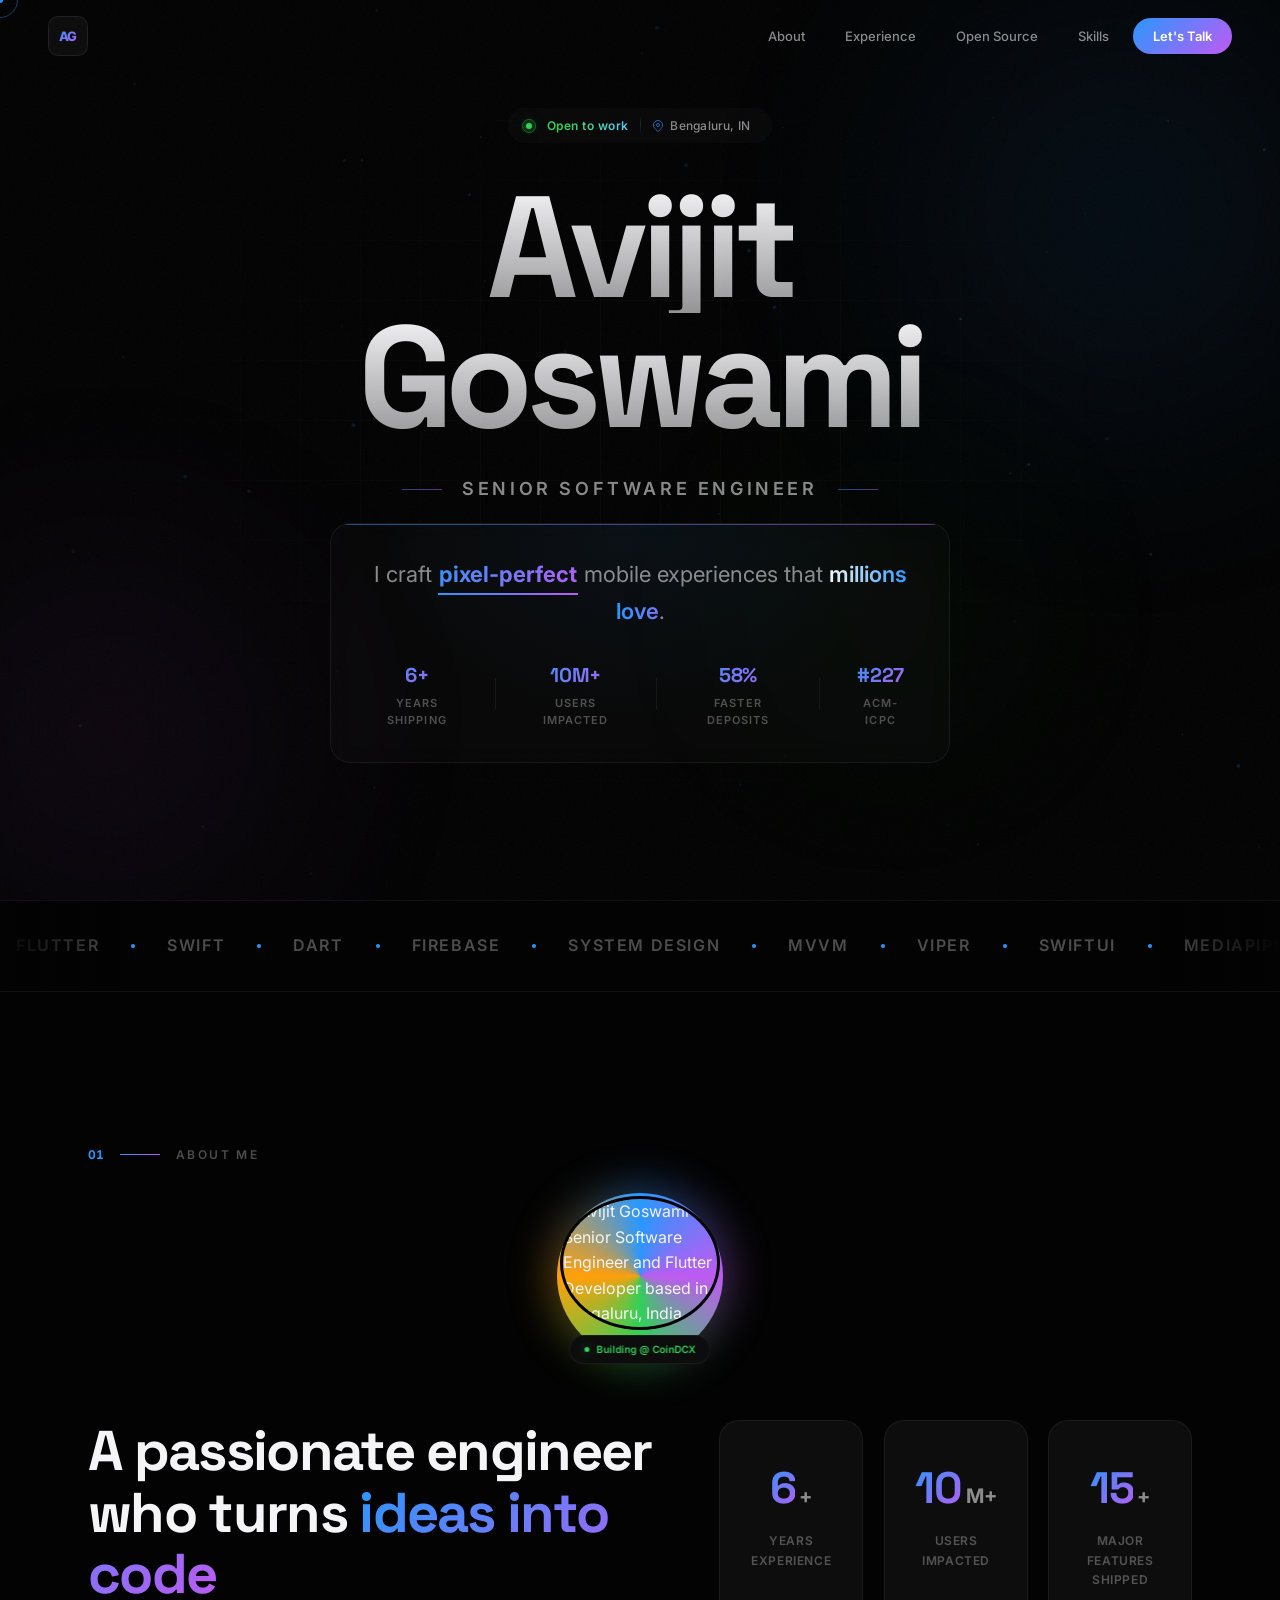
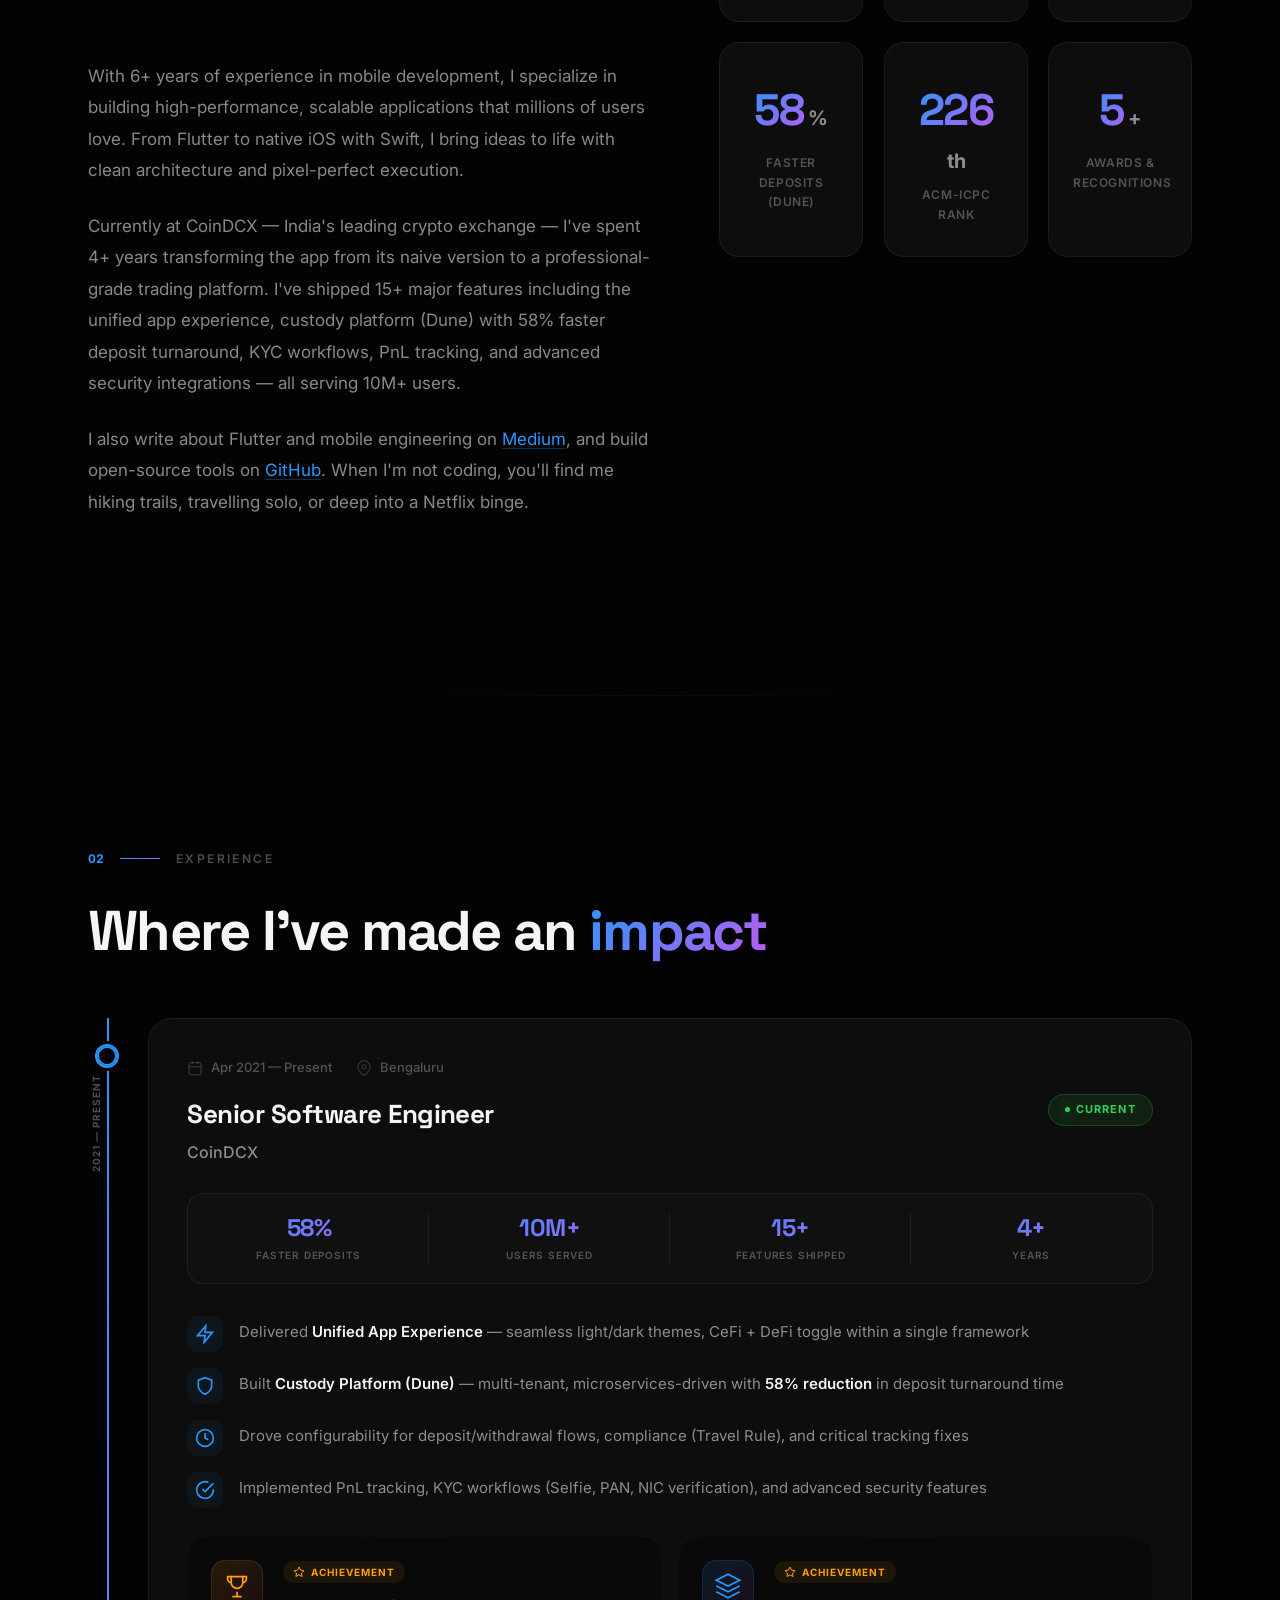
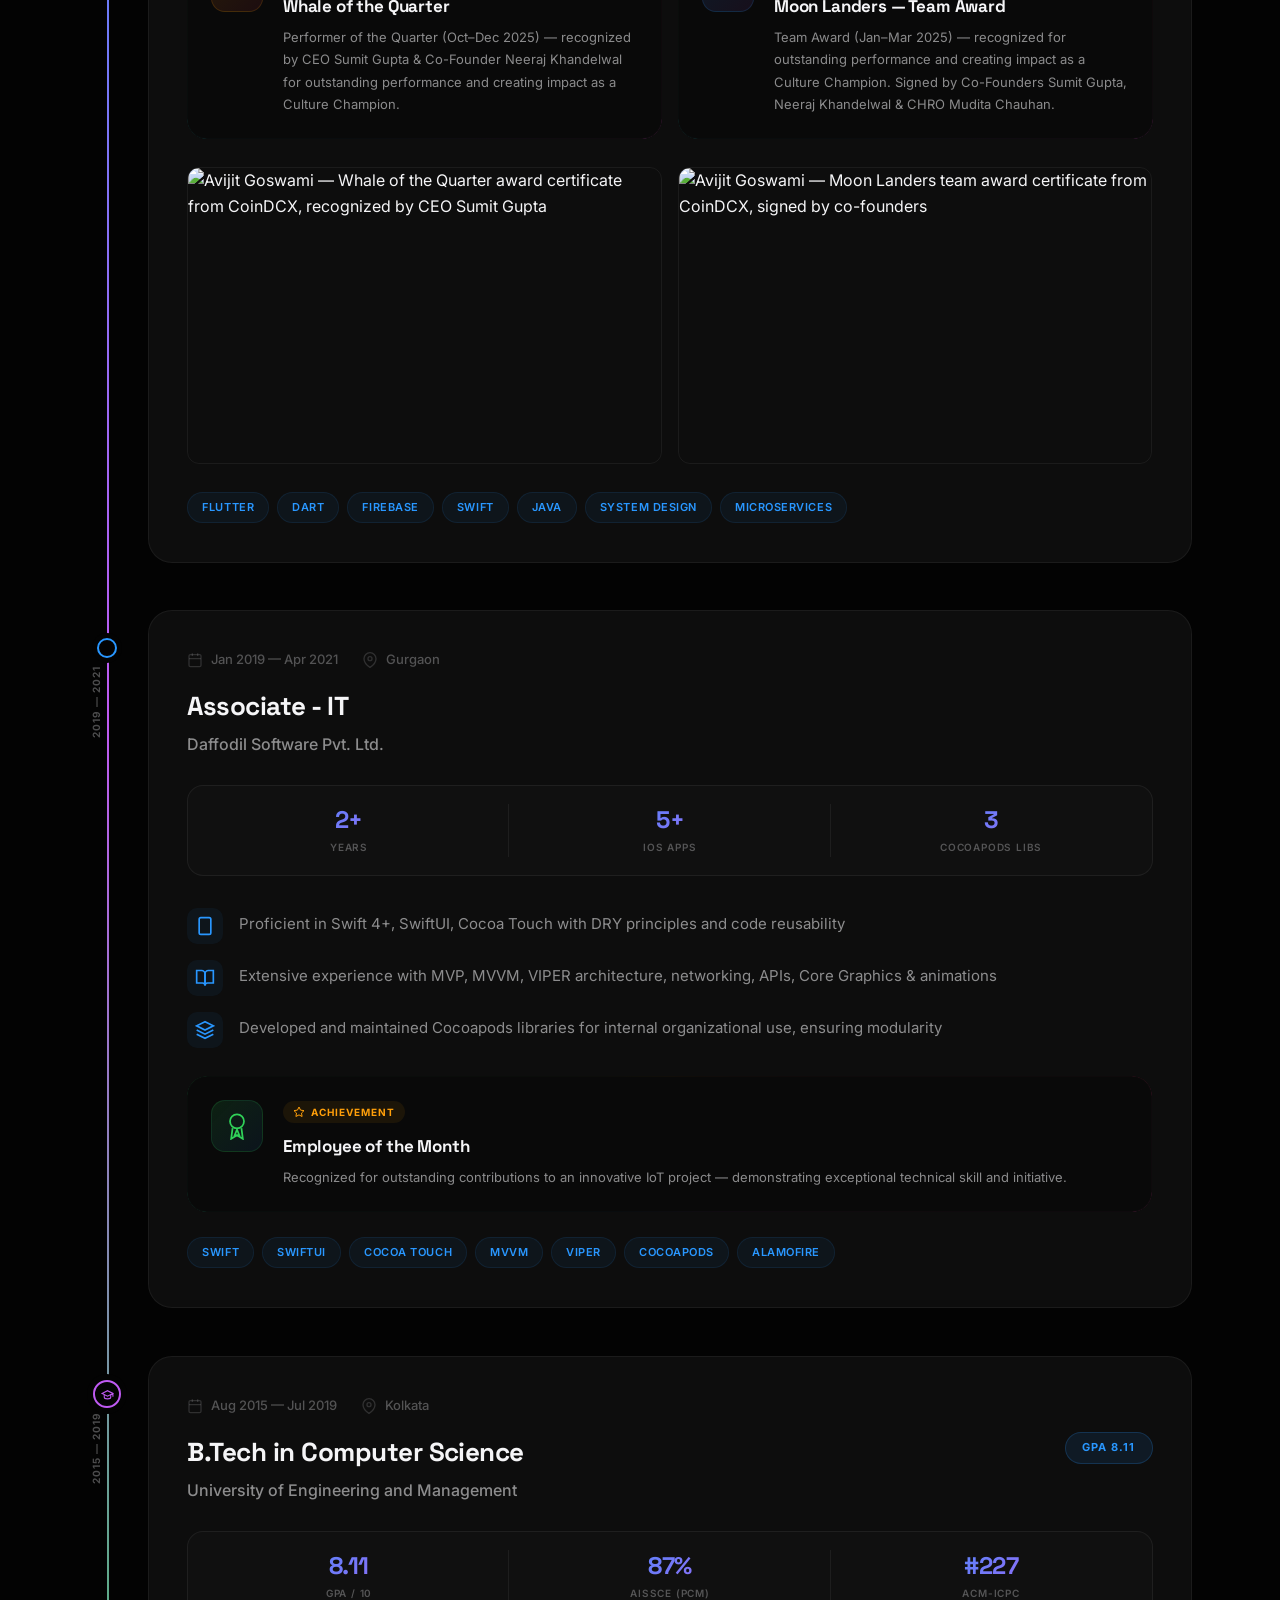
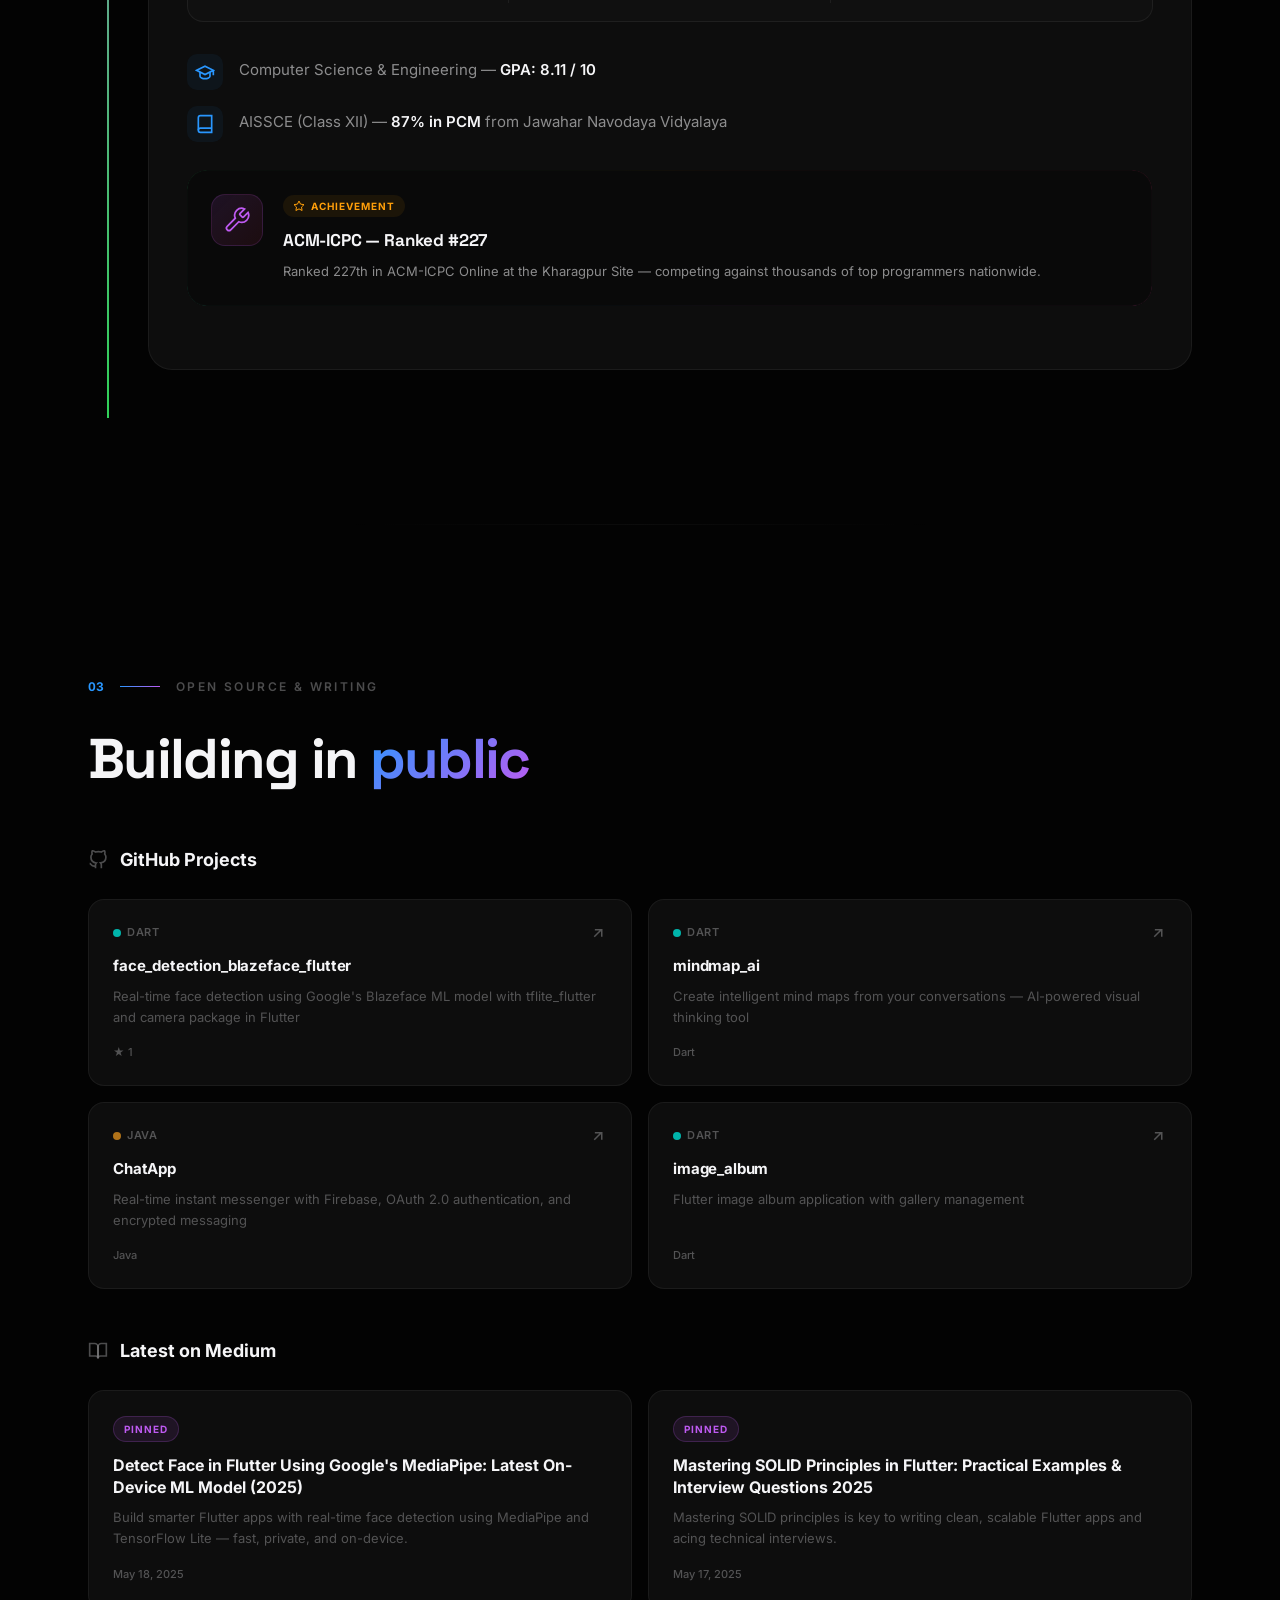
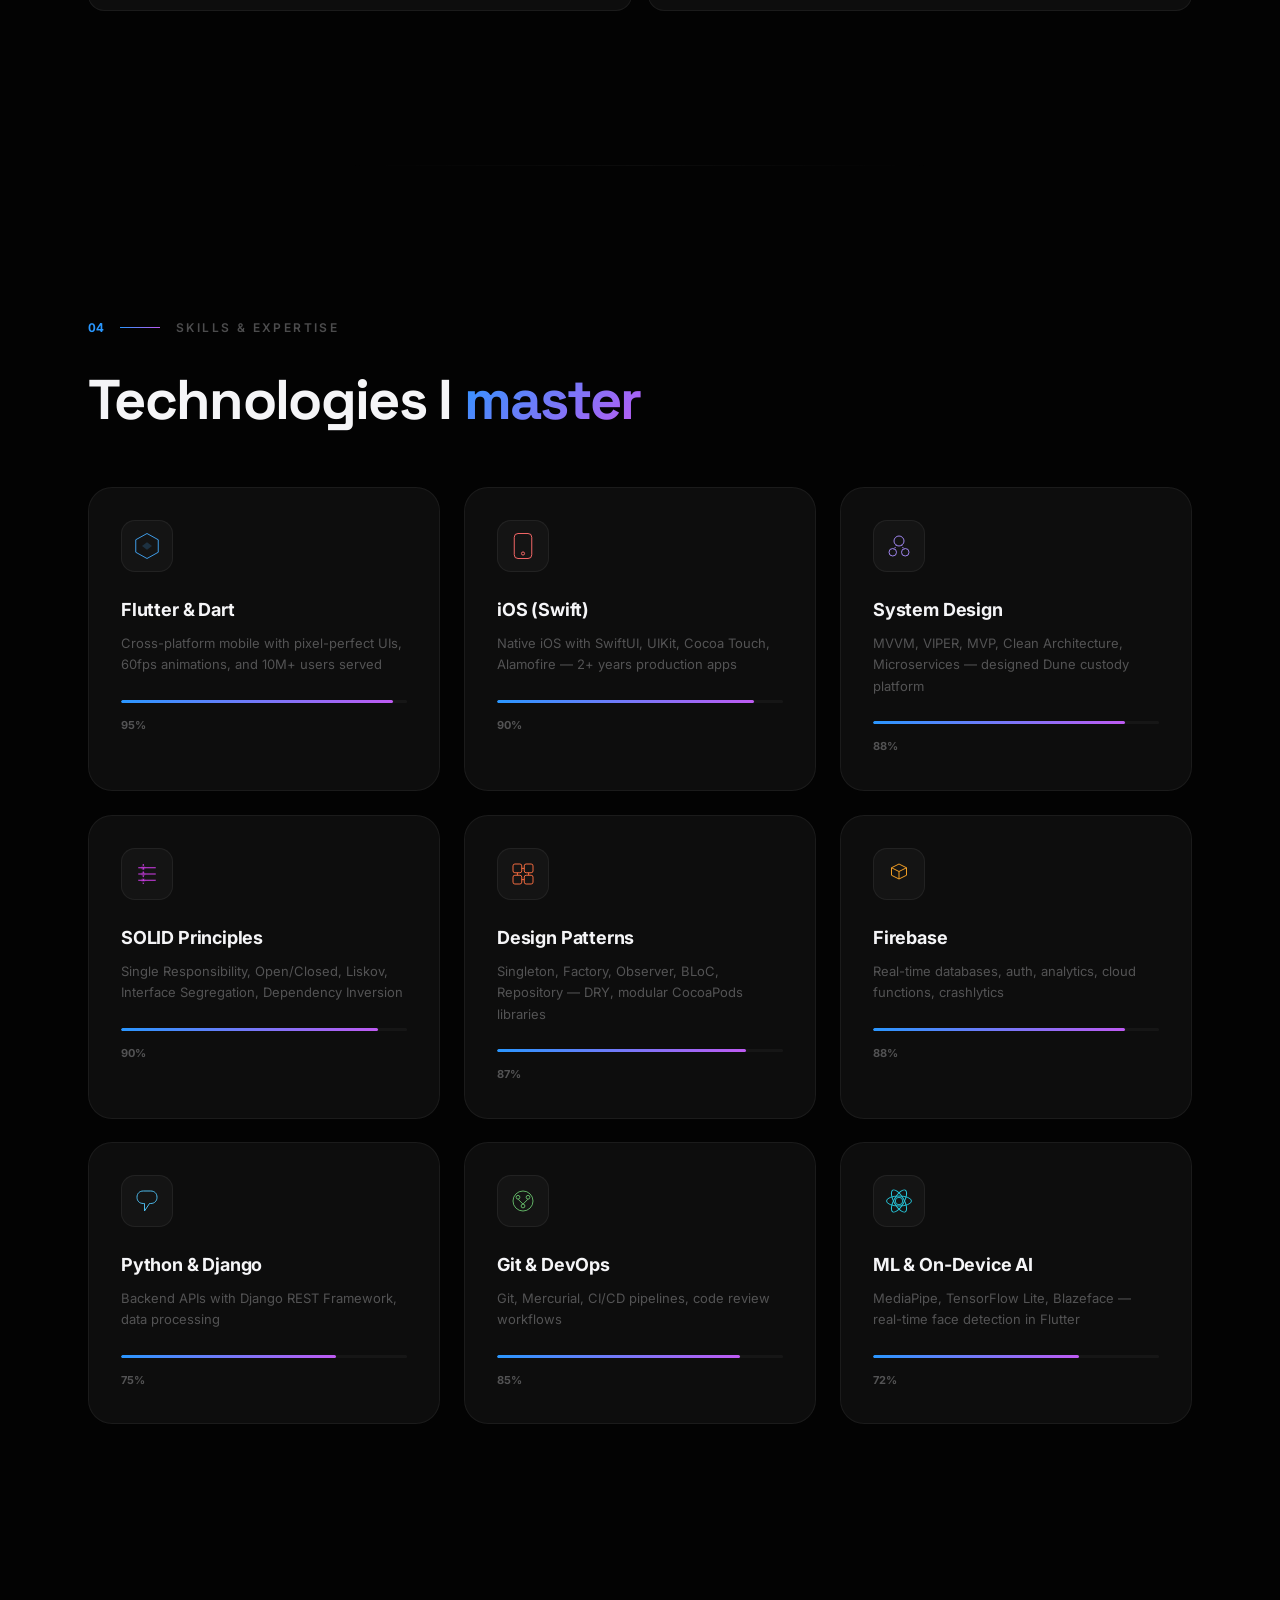
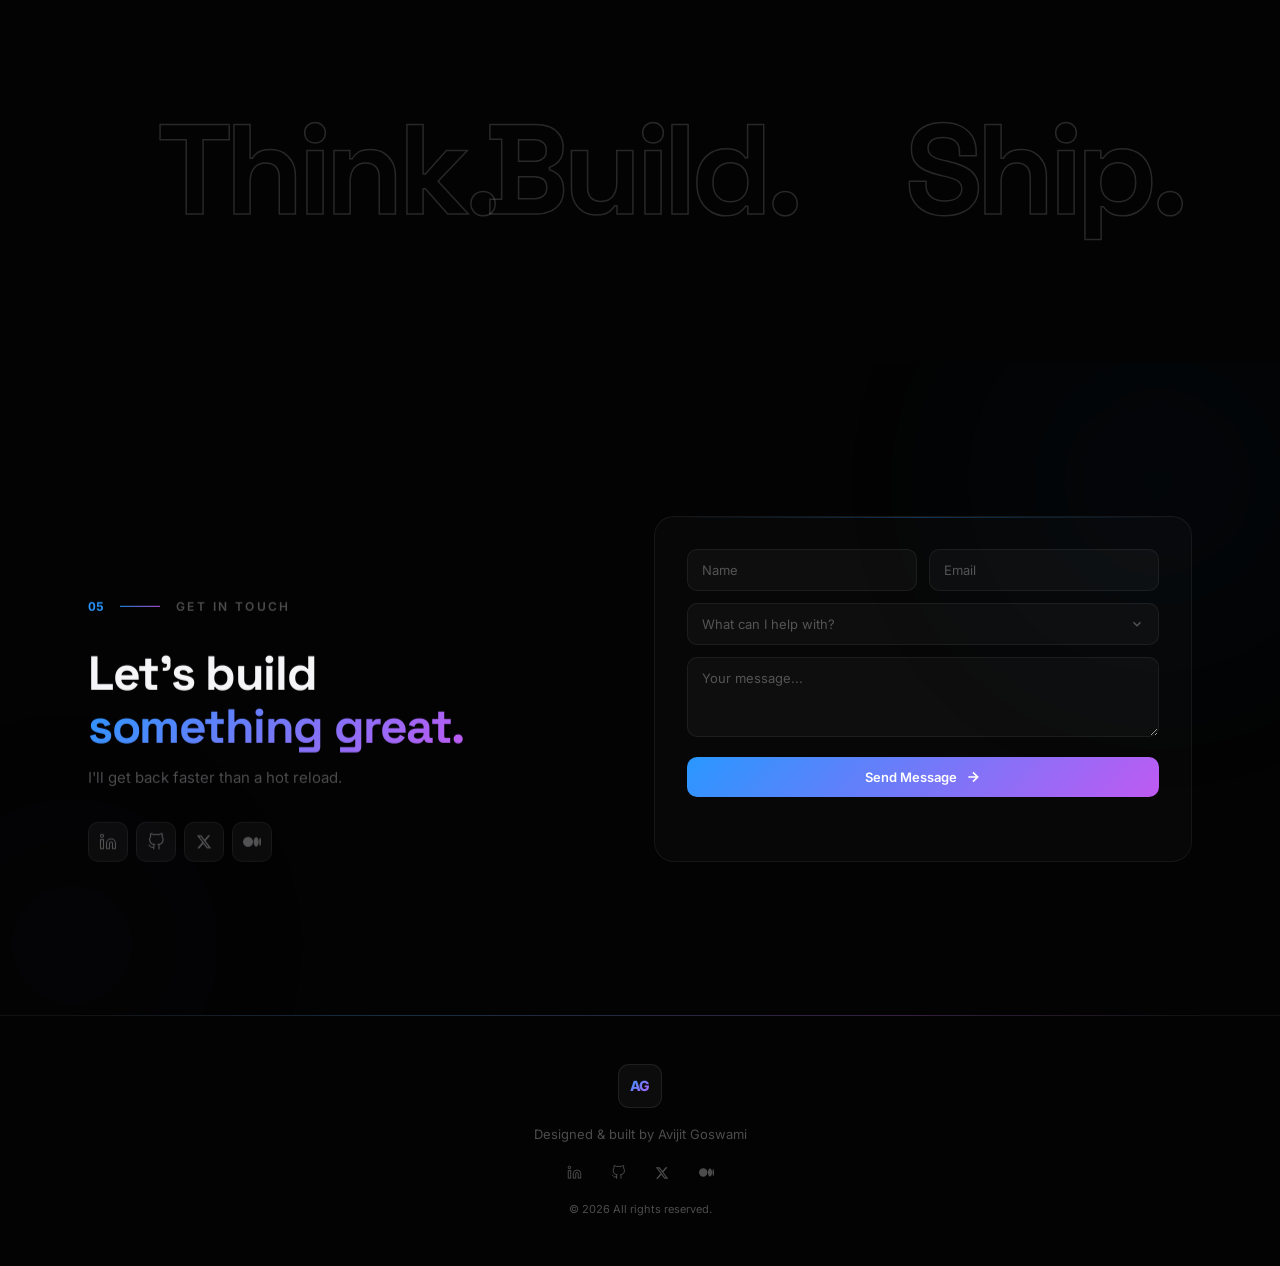
==== commit 91d7f9aa: "refactor: migrate all assets to Supabase Storage CDN - All 3 images served from Supabase Storage pub" ====
--- a/index.html
+++ b/index.html
@@ -22,7 +22,7 @@
     content="6+ years crafting mobile experiences for 10M+ users. Currently at CoinDCX. Available for freelance projects, consulting & contract work." />
   <meta property="og:url" content="https://avijitgoswami.in/" />
   <meta property="og:site_name" content="Avijit Goswami — Portfolio" />
-  <meta property="og:image" content="https://avijitgoswami.in/assets/avijit-photo.webp" />
+  <meta property="og:image" content="https://kqfazxygftmujpjerlce.supabase.co/storage/v1/object/public/assets/avijit-photo.webp" />
   <meta property="og:image:width" content="1200" />
   <meta property="og:image:height" content="630" />
   <meta property="og:image:alt" content="Avijit Goswami — Senior Software Engineer specializing in Flutter and iOS" />
@@ -37,7 +37,7 @@
   <meta name="twitter:title" content="Avijit Goswami — Senior Software Engineer | Flutter & iOS Expert" />
   <meta name="twitter:description"
     content="6+ years crafting mobile experiences for 10M+ users. Currently at CoinDCX. Available for freelance projects." />
-  <meta name="twitter:image" content="https://avijitgoswami.in/assets/avijit-photo.webp" />
+  <meta name="twitter:image" content="https://kqfazxygftmujpjerlce.supabase.co/storage/v1/object/public/assets/avijit-photo.webp" />
   <meta name="twitter:image:alt" content="Avijit Goswami — Senior Software Engineer" />
 
   <!-- Theme & PWA hints -->
@@ -107,7 +107,7 @@
         "givenName": "Avijit",
         "familyName": "Goswami",
         "url": "https://avijitgoswami.in/",
-        "image": "https://avijitgoswami.in/assets/avijit-photo.webp",
+        "image": "https://kqfazxygftmujpjerlce.supabase.co/storage/v1/object/public/assets/avijit-photo.webp",
         "jobTitle": "Senior Software Engineer",
         "description": "Senior Software Engineer with 6+ years of experience in Flutter and iOS development, currently at CoinDCX. Specializes in building high-performance mobile applications serving 10M+ users. Available for freelance mobile development and consulting.",
         "email": "avijitgoswami72@gmail.com",
@@ -431,7 +431,7 @@
           <div class="about-photo-wrap" data-tilt>
             <div class="about-photo-glow"></div>
             <div class="about-photo-border"></div>
-            <img src="assets/avijit-photo.webp"
+            <img src="https://kqfazxygftmujpjerlce.supabase.co/storage/v1/object/public/assets/avijit-photo.webp"
               alt="Avijit Goswami — Senior Software Engineer and Flutter Developer based in Bengaluru, India"
               class="about-photo" width="200" height="200" />
             <div class="about-photo-badge">
@@ -672,9 +672,9 @@
                 </div>
 
                 <div class="exp-gallery" data-reveal>
-                  <div class="gallery-item" data-lightbox="assets/whale-of-quarter.png"
+                  <div class="gallery-item" data-lightbox="https://kqfazxygftmujpjerlce.supabase.co/storage/v1/object/public/assets/whale-of-quarter.png"
                     data-caption="Whale of the Quarter — CoinDCX (Oct–Dec 2025)">
-                    <img src="assets/whale-of-quarter.png"
+                    <img src="https://kqfazxygftmujpjerlce.supabase.co/storage/v1/object/public/assets/whale-of-quarter.png"
                       alt="Avijit Goswami — Whale of the Quarter award certificate from CoinDCX, recognized by CEO Sumit Gupta"
                       loading="lazy" width="600" height="400" />
                     <div class="gallery-overlay"><svg width="24" height="24" viewBox="0 0 24 24" fill="none"
@@ -684,9 +684,9 @@
                         <path d="M11 8v6M8 11h6" />
                       </svg><span>View Certificate</span></div>
                   </div>
-                  <div class="gallery-item" data-lightbox="assets/moonlander.jpg"
+                  <div class="gallery-item" data-lightbox="https://kqfazxygftmujpjerlce.supabase.co/storage/v1/object/public/assets/moonlander.jpg"
                     data-caption="Moon Landers — CoinDCX Team Award (Jan–Mar 2025)">
-                    <img src="assets/moonlander.jpg"
+                    <img src="https://kqfazxygftmujpjerlce.supabase.co/storage/v1/object/public/assets/moonlander.jpg"
                       alt="Avijit Goswami — Moon Landers team award certificate from CoinDCX, signed by co-founders"
                       loading="lazy" width="600" height="400" />
                     <div class="gallery-overlay"><svg width="24" height="24" viewBox="0 0 24 24" fill="none"
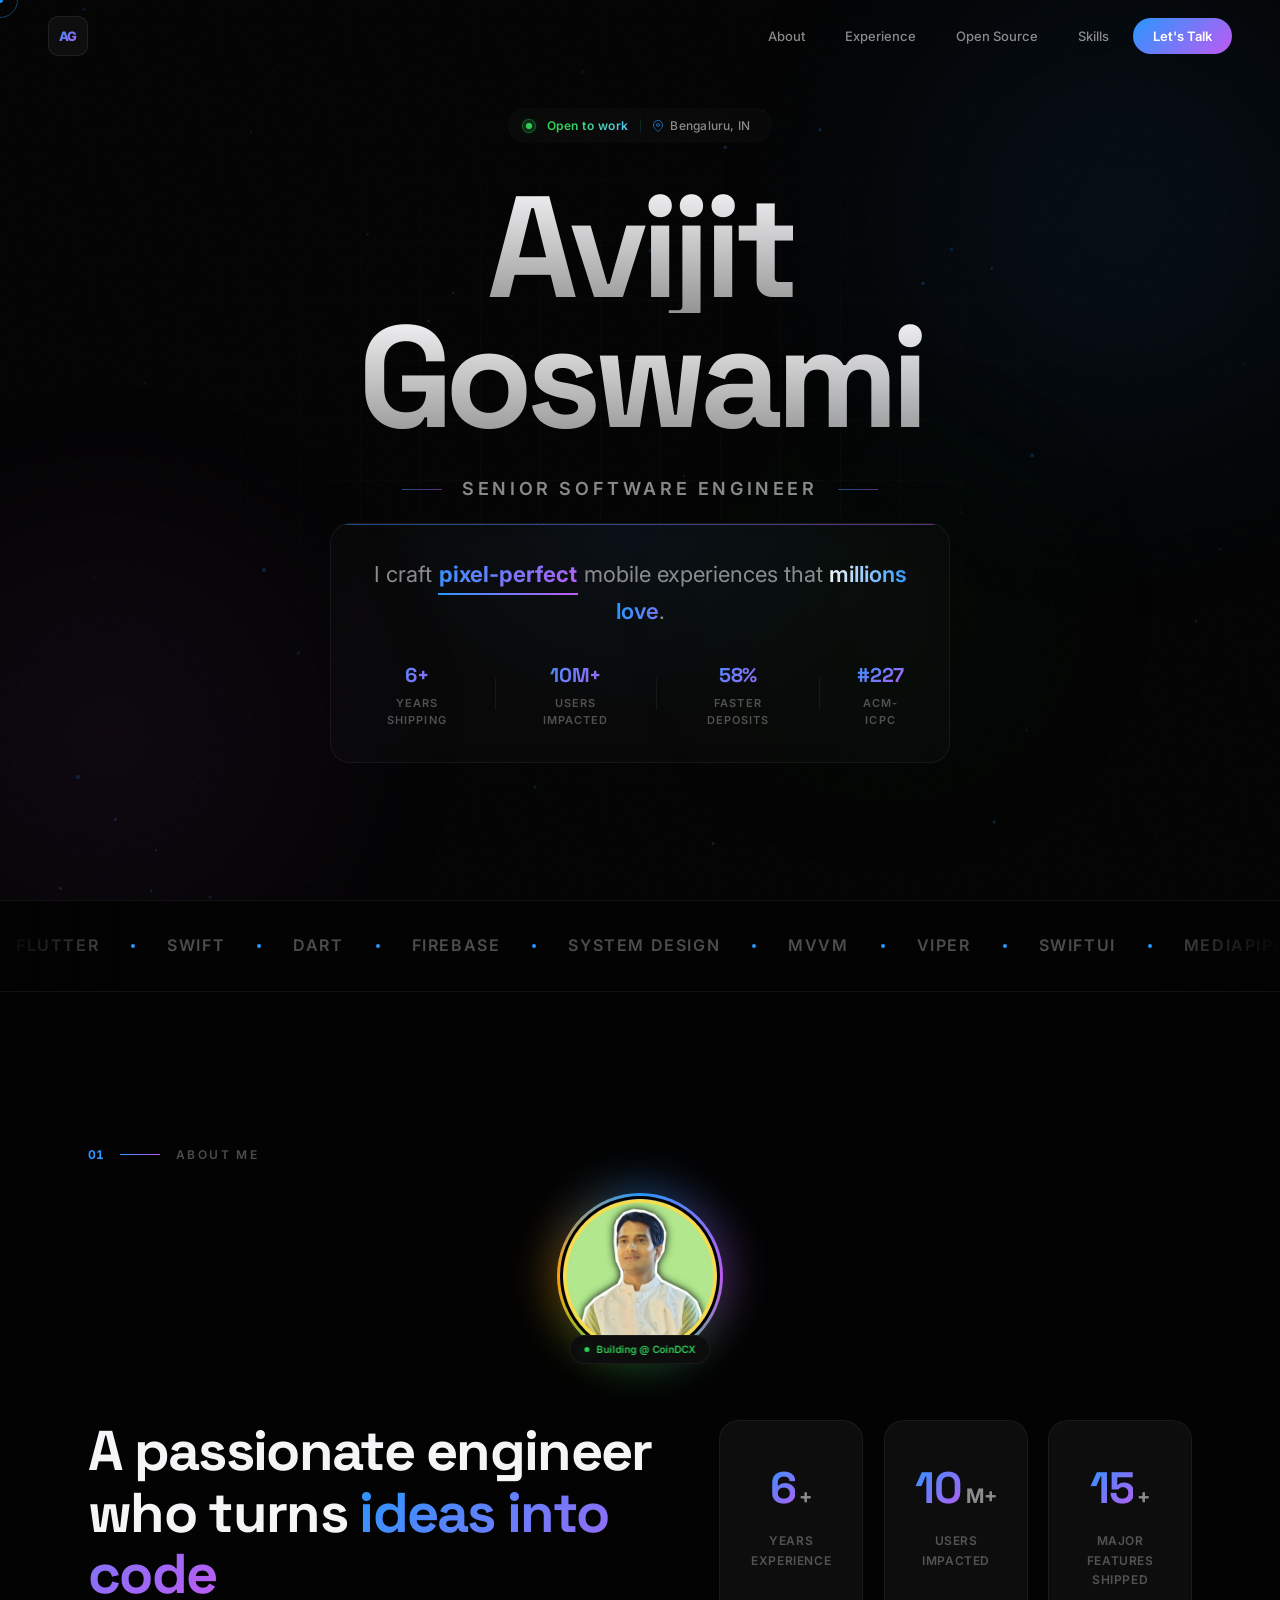
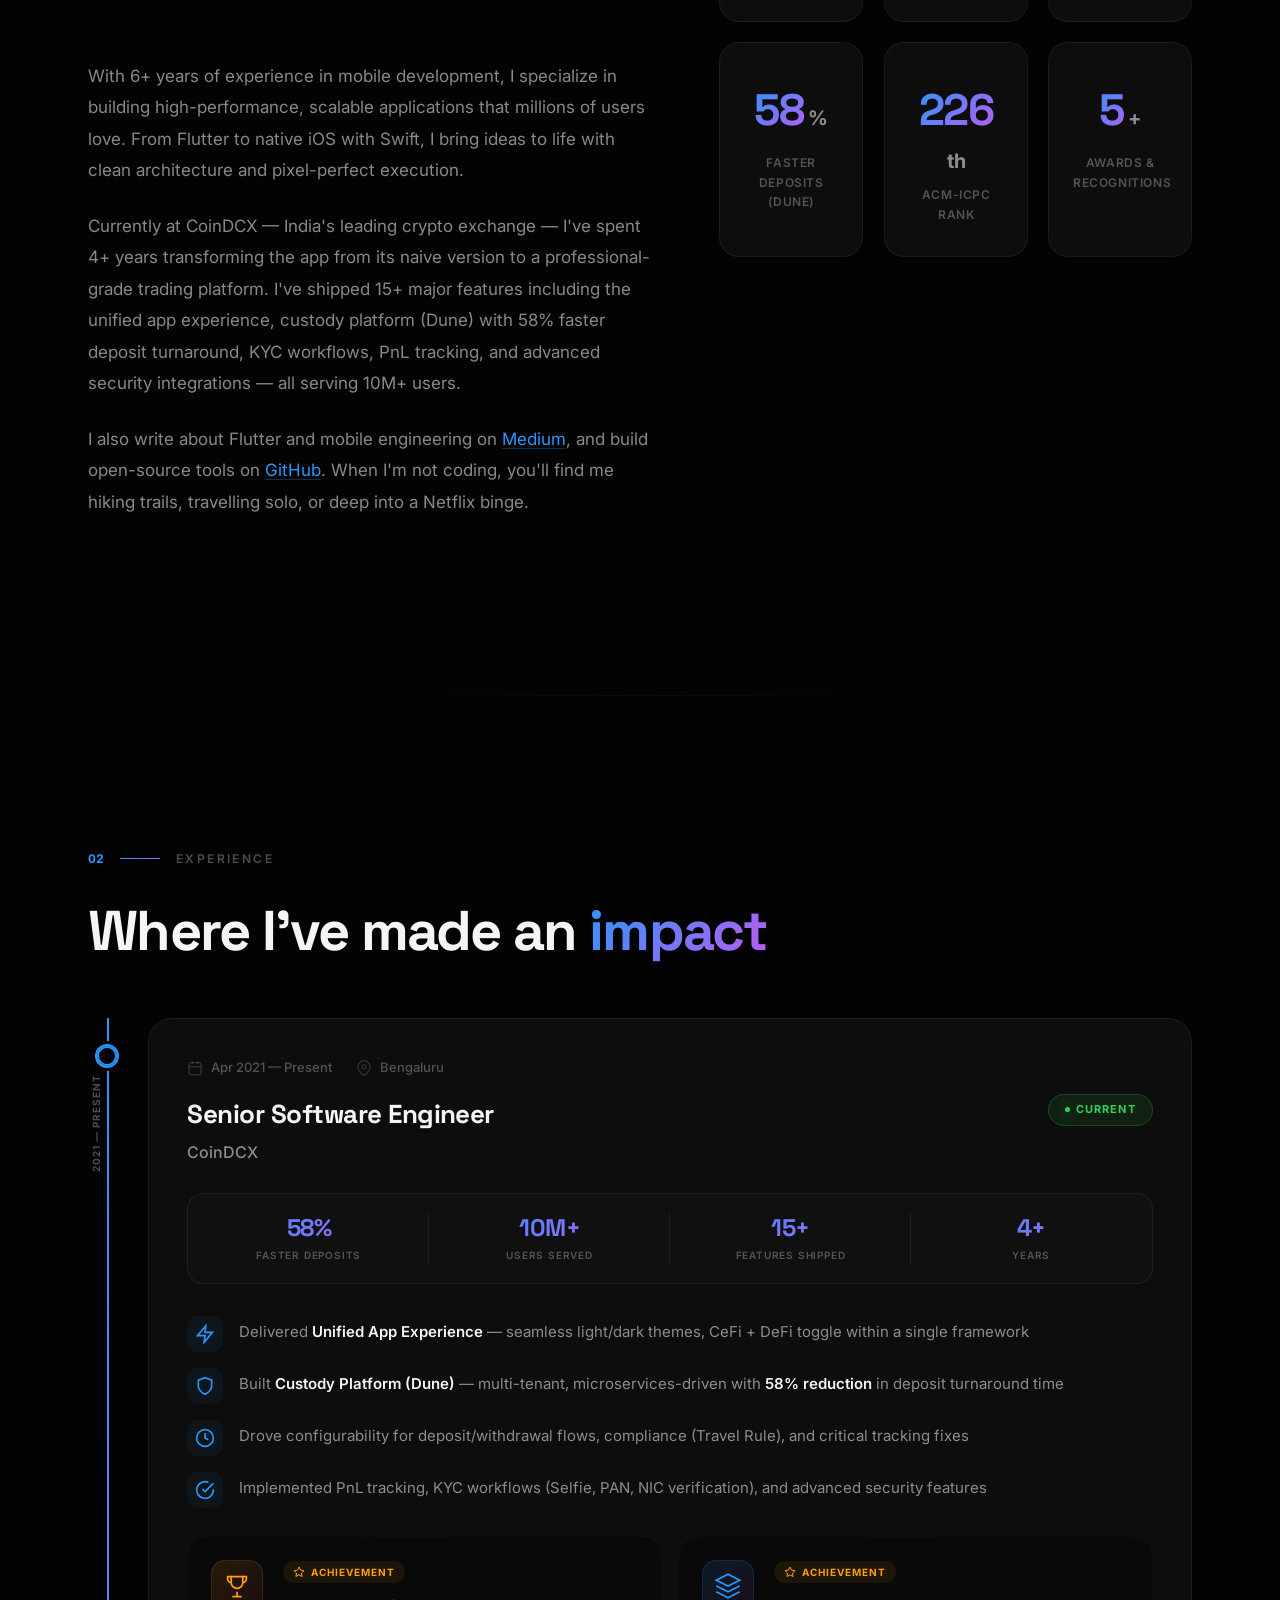
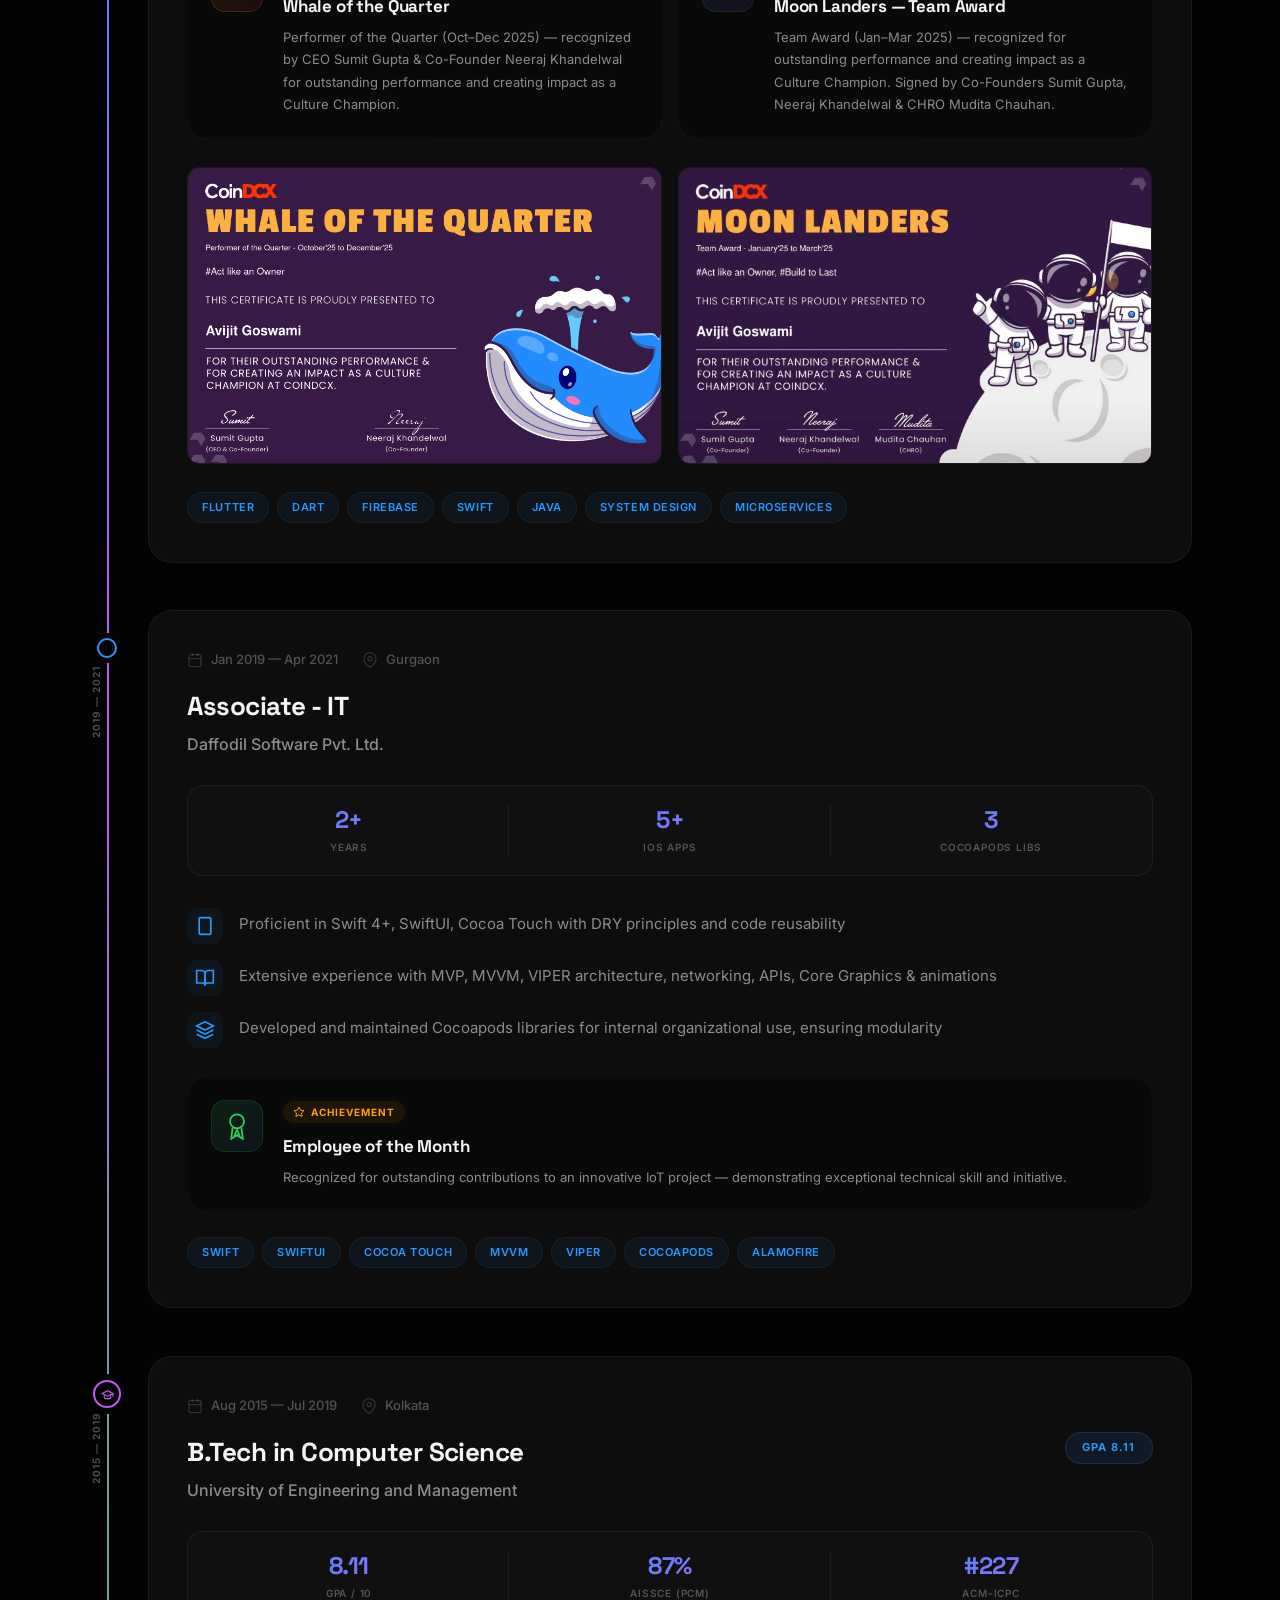
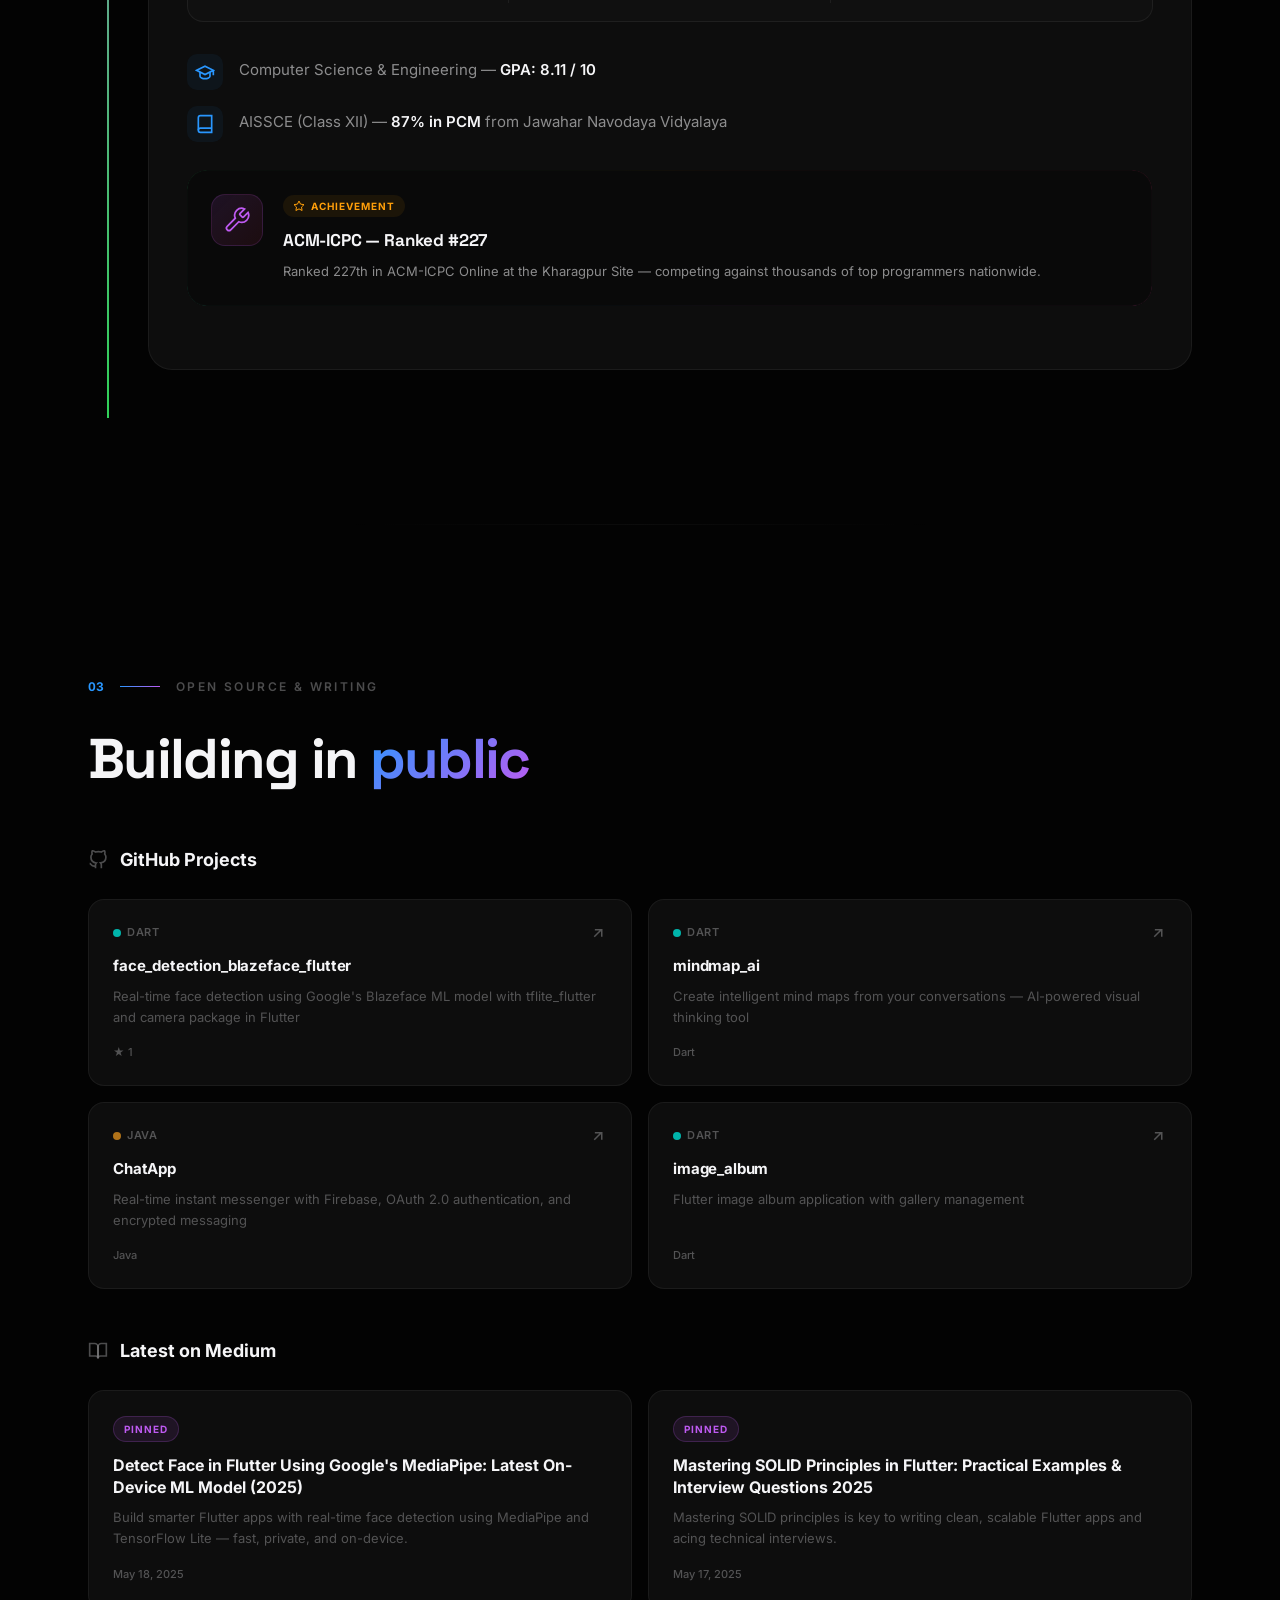
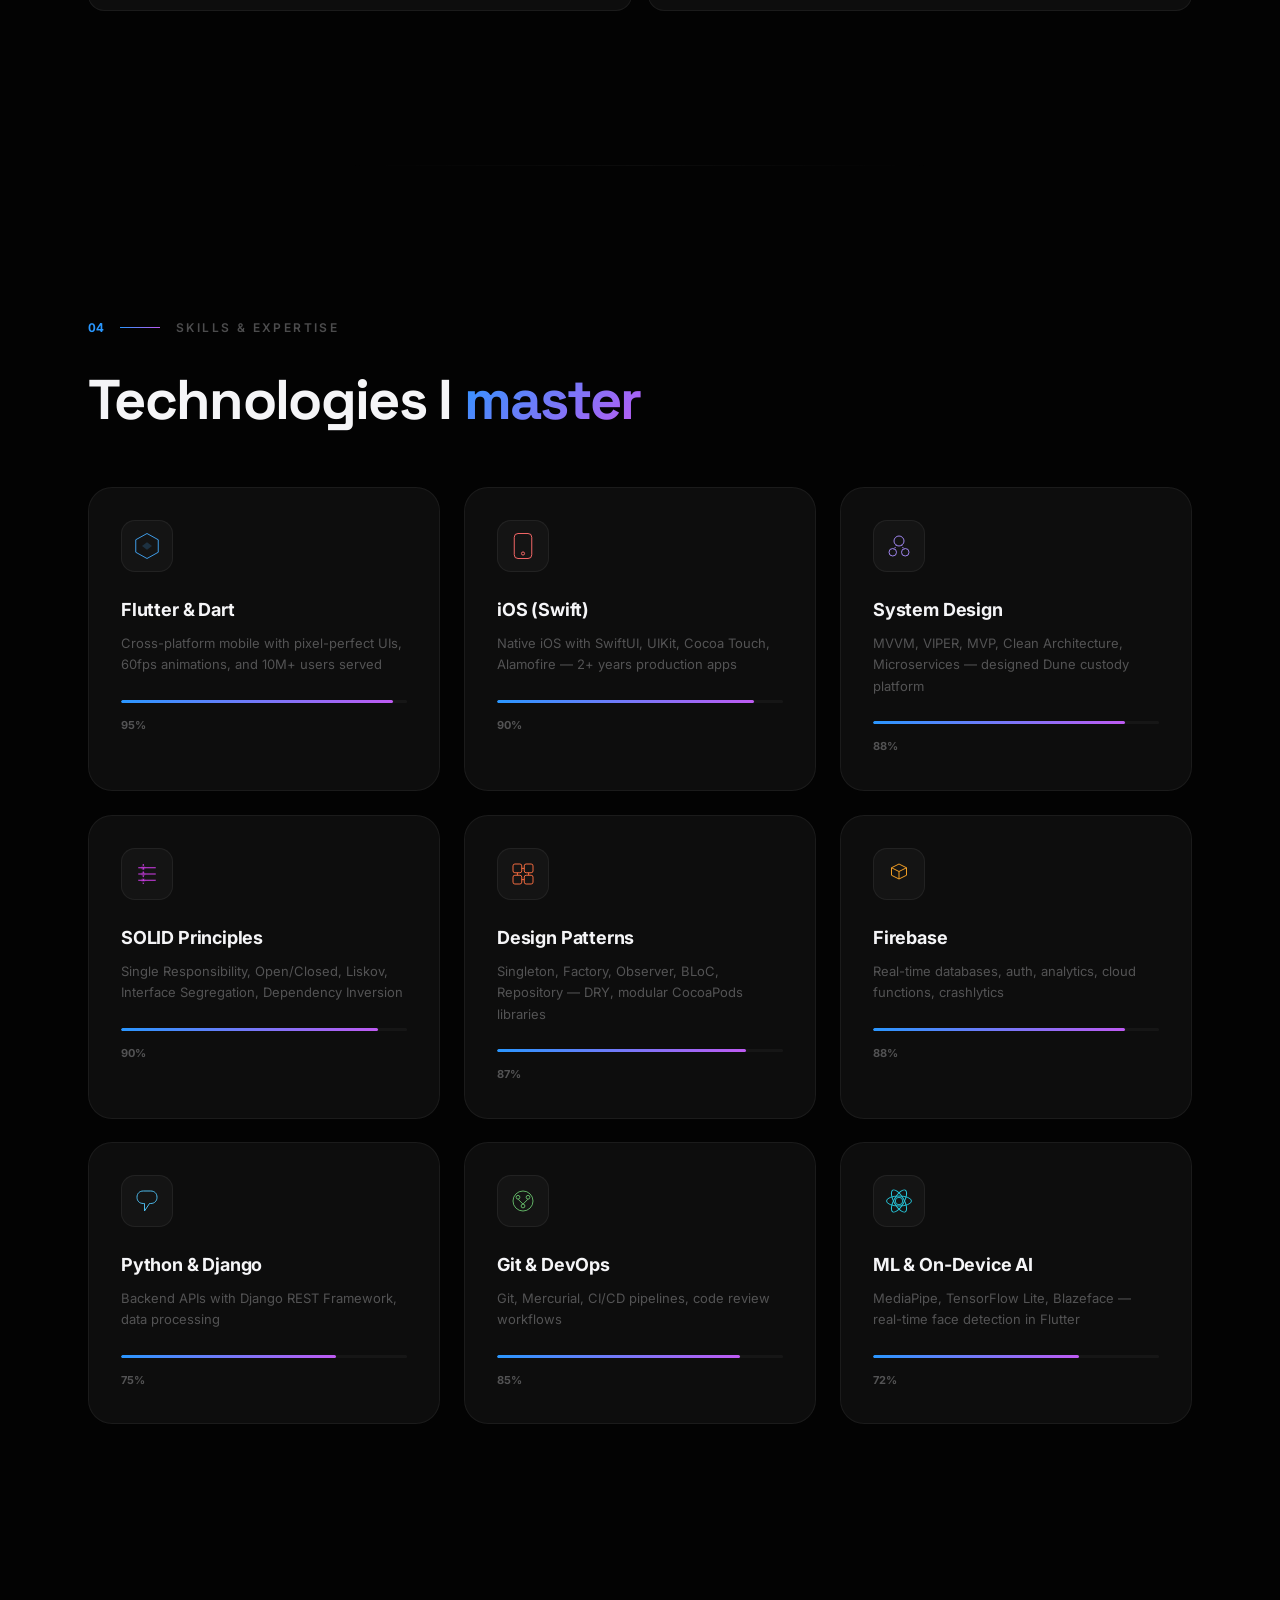
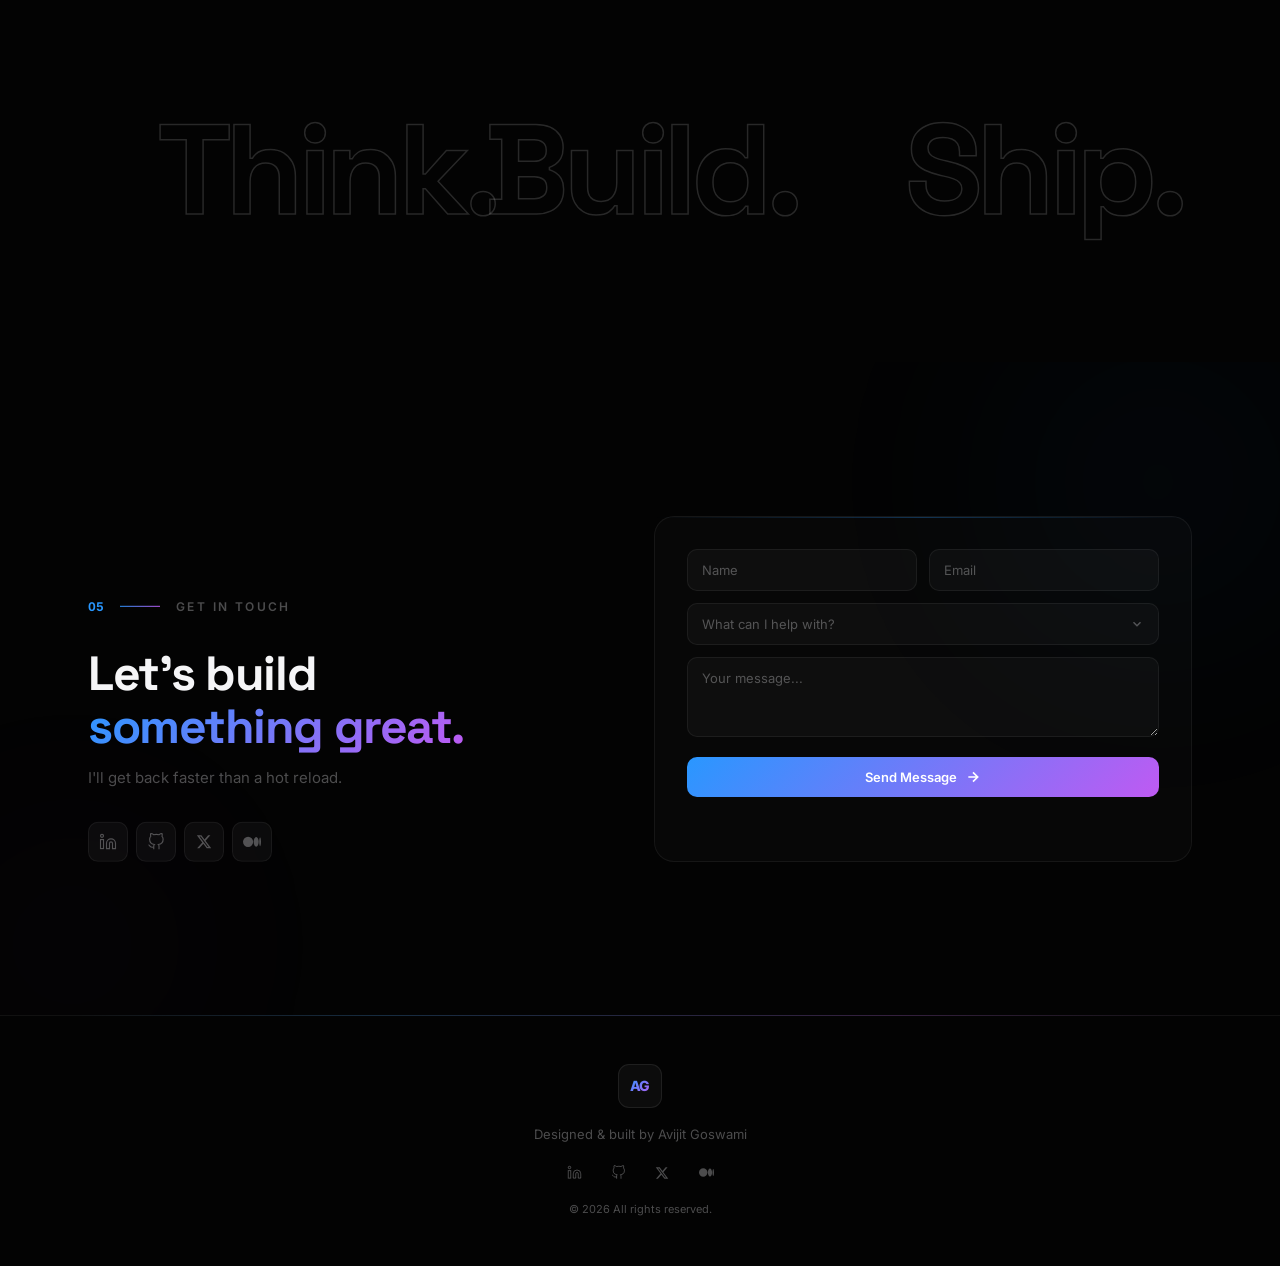
==== commit c51e08fa: "fix: host images locally, direct edge function call for form, fix emoji encoding - Move images from " ====
--- a/index.html
+++ b/index.html
@@ -22,7 +22,7 @@
     content="6+ years crafting mobile experiences for 10M+ users. Currently at CoinDCX. Available for freelance projects, consulting & contract work." />
   <meta property="og:url" content="https://avijitgoswami.in/" />
   <meta property="og:site_name" content="Avijit Goswami — Portfolio" />
-  <meta property="og:image" content="https://kqfazxygftmujpjerlce.supabase.co/storage/v1/object/public/assets/avijit-photo.webp" />
+  <meta property="og:image" content="https://avijitgoswami.in/assets/avijit-photo.webp" />
   <meta property="og:image:width" content="1200" />
   <meta property="og:image:height" content="630" />
   <meta property="og:image:alt" content="Avijit Goswami — Senior Software Engineer specializing in Flutter and iOS" />
@@ -37,7 +37,7 @@
   <meta name="twitter:title" content="Avijit Goswami — Senior Software Engineer | Flutter & iOS Expert" />
   <meta name="twitter:description"
     content="6+ years crafting mobile experiences for 10M+ users. Currently at CoinDCX. Available for freelance projects." />
-  <meta name="twitter:image" content="https://kqfazxygftmujpjerlce.supabase.co/storage/v1/object/public/assets/avijit-photo.webp" />
+  <meta name="twitter:image" content="https://avijitgoswami.in/assets/avijit-photo.webp" />
   <meta name="twitter:image:alt" content="Avijit Goswami — Senior Software Engineer" />
 
   <!-- Theme & PWA hints -->
@@ -107,7 +107,7 @@
         "givenName": "Avijit",
         "familyName": "Goswami",
         "url": "https://avijitgoswami.in/",
-        "image": "https://kqfazxygftmujpjerlce.supabase.co/storage/v1/object/public/assets/avijit-photo.webp",
+        "image": "https://avijitgoswami.in/assets/avijit-photo.webp",
         "jobTitle": "Senior Software Engineer",
         "description": "Senior Software Engineer with 6+ years of experience in Flutter and iOS development, currently at CoinDCX. Specializes in building high-performance mobile applications serving 10M+ users. Available for freelance mobile development and consulting.",
         "email": "avijitgoswami72@gmail.com",
@@ -431,7 +431,7 @@
           <div class="about-photo-wrap" data-tilt>
             <div class="about-photo-glow"></div>
             <div class="about-photo-border"></div>
-            <img src="https://kqfazxygftmujpjerlce.supabase.co/storage/v1/object/public/assets/avijit-photo.webp"
+            <img src="assets/avijit-photo.webp"
               alt="Avijit Goswami — Senior Software Engineer and Flutter Developer based in Bengaluru, India"
               class="about-photo" width="200" height="200" />
             <div class="about-photo-badge">
@@ -672,9 +672,9 @@
                 </div>
 
                 <div class="exp-gallery" data-reveal>
-                  <div class="gallery-item" data-lightbox="https://kqfazxygftmujpjerlce.supabase.co/storage/v1/object/public/assets/whale-of-quarter.png"
+                  <div class="gallery-item" data-lightbox="assets/whale-of-quarter.png"
                     data-caption="Whale of the Quarter — CoinDCX (Oct–Dec 2025)">
-                    <img src="https://kqfazxygftmujpjerlce.supabase.co/storage/v1/object/public/assets/whale-of-quarter.png"
+                    <img src="assets/whale-of-quarter.png"
                       alt="Avijit Goswami — Whale of the Quarter award certificate from CoinDCX, recognized by CEO Sumit Gupta"
                       loading="lazy" width="600" height="400" />
                     <div class="gallery-overlay"><svg width="24" height="24" viewBox="0 0 24 24" fill="none"
@@ -684,9 +684,9 @@
                         <path d="M11 8v6M8 11h6" />
                       </svg><span>View Certificate</span></div>
                   </div>
-                  <div class="gallery-item" data-lightbox="https://kqfazxygftmujpjerlce.supabase.co/storage/v1/object/public/assets/moonlander.jpg"
+                  <div class="gallery-item" data-lightbox="assets/moonlander.jpg"
                     data-caption="Moon Landers — CoinDCX Team Award (Jan–Mar 2025)">
-                    <img src="https://kqfazxygftmujpjerlce.supabase.co/storage/v1/object/public/assets/moonlander.jpg"
+                    <img src="assets/moonlander.jpg"
                       alt="Avijit Goswami — Moon Landers team award certificate from CoinDCX, signed by co-founders"
                       loading="lazy" width="600" height="400" />
                     <div class="gallery-overlay"><svg width="24" height="24" viewBox="0 0 24 24" fill="none"
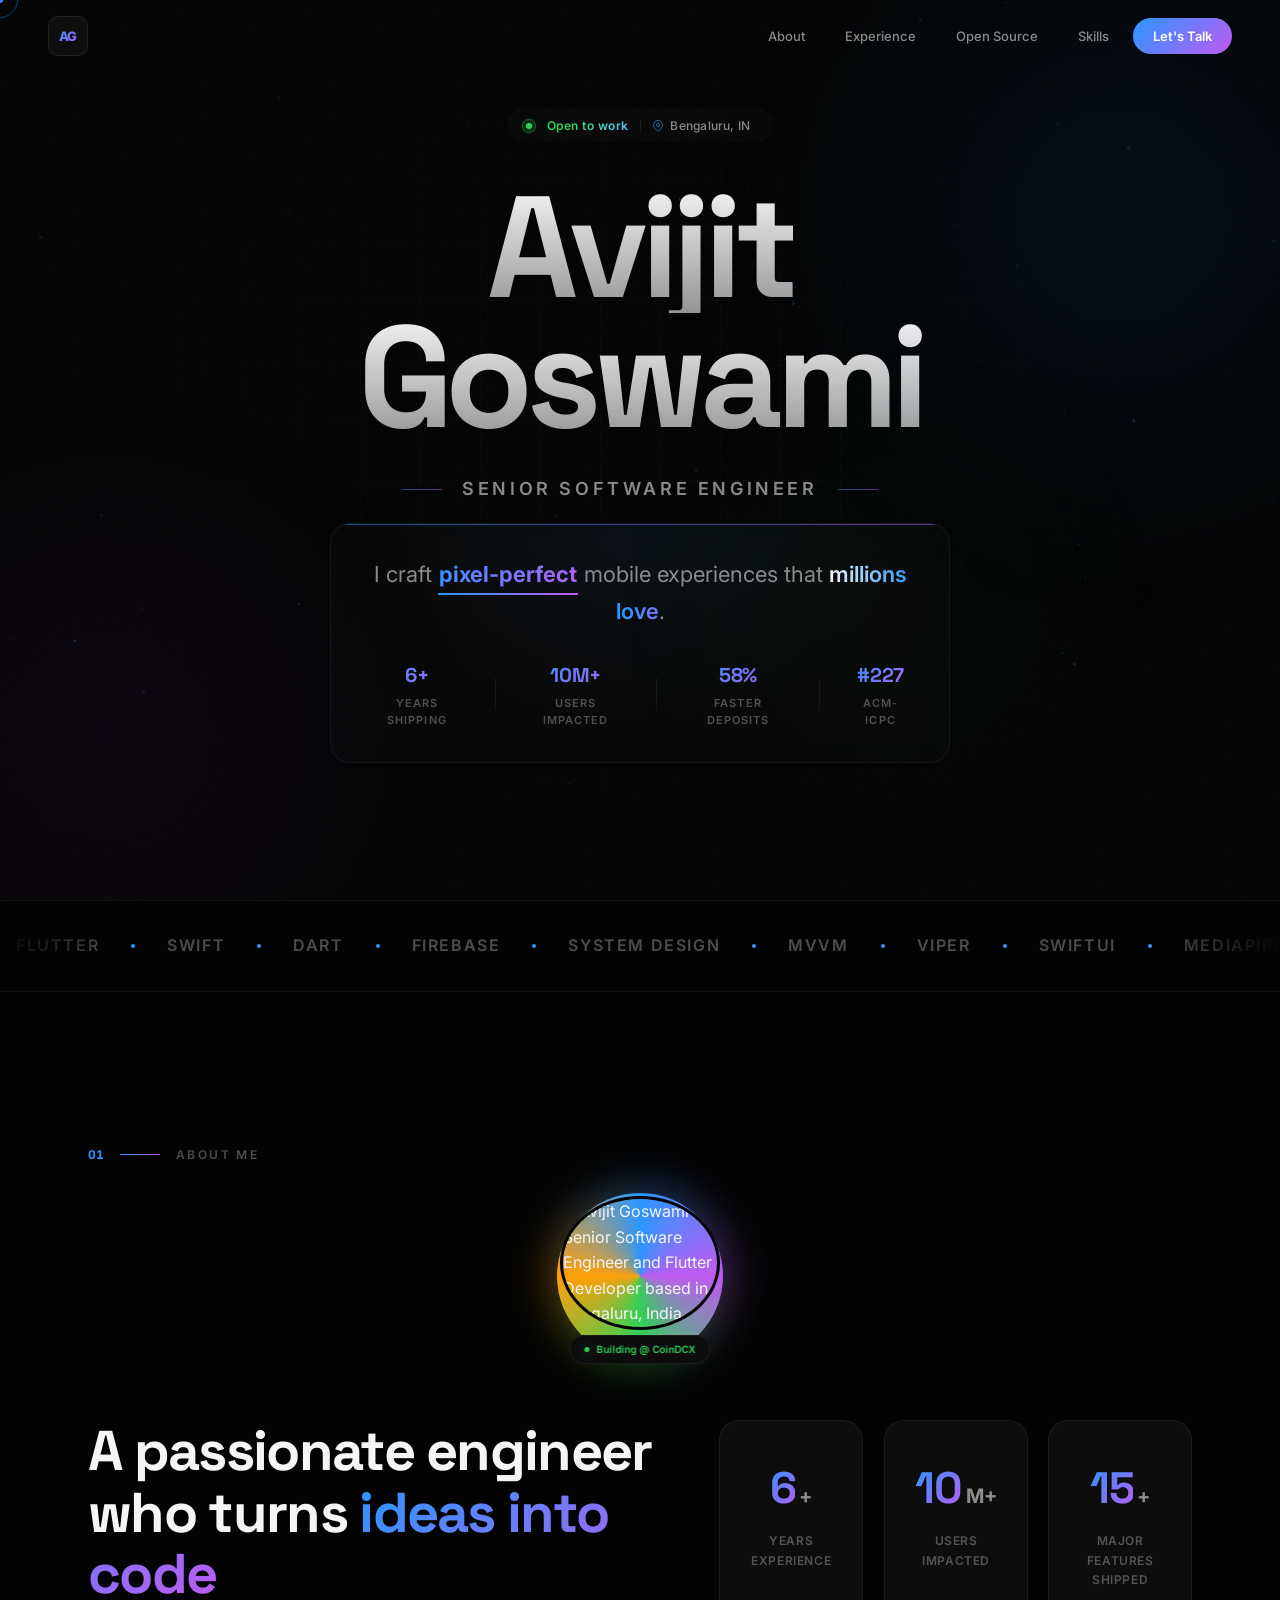
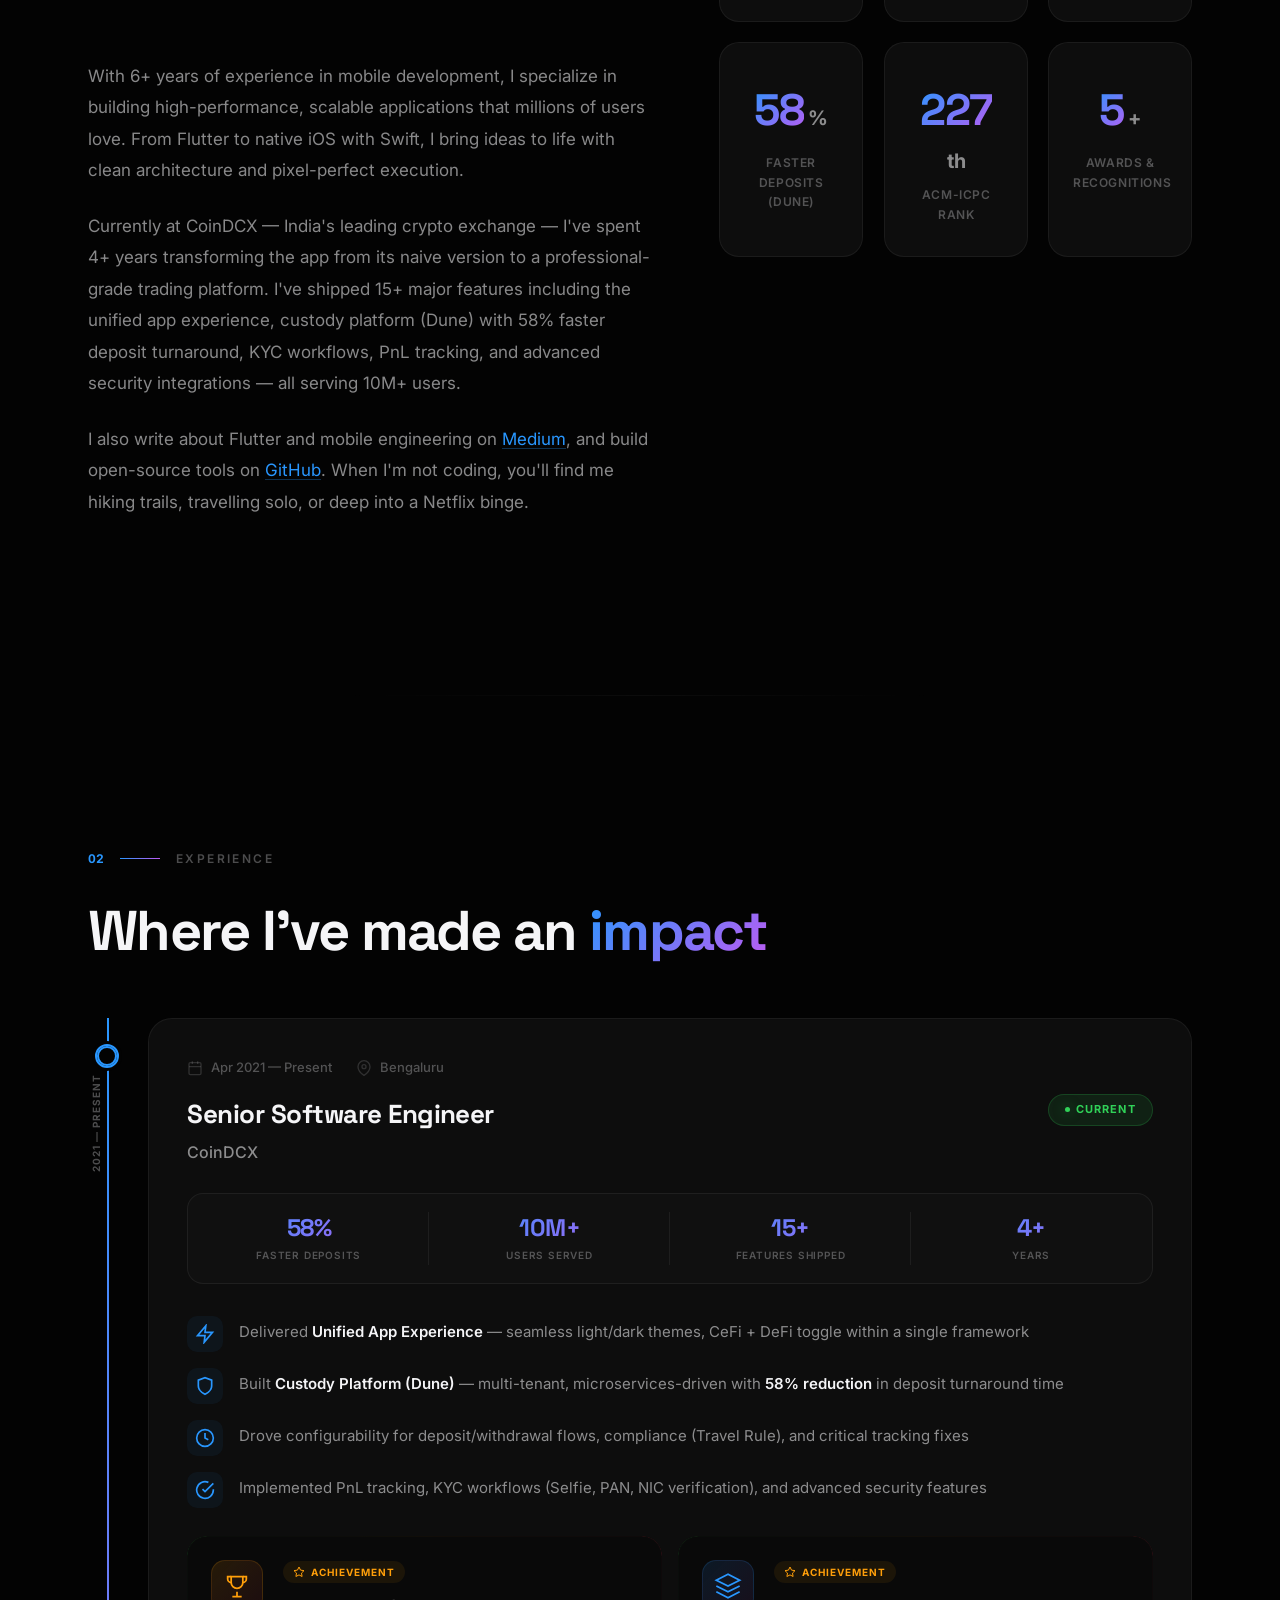
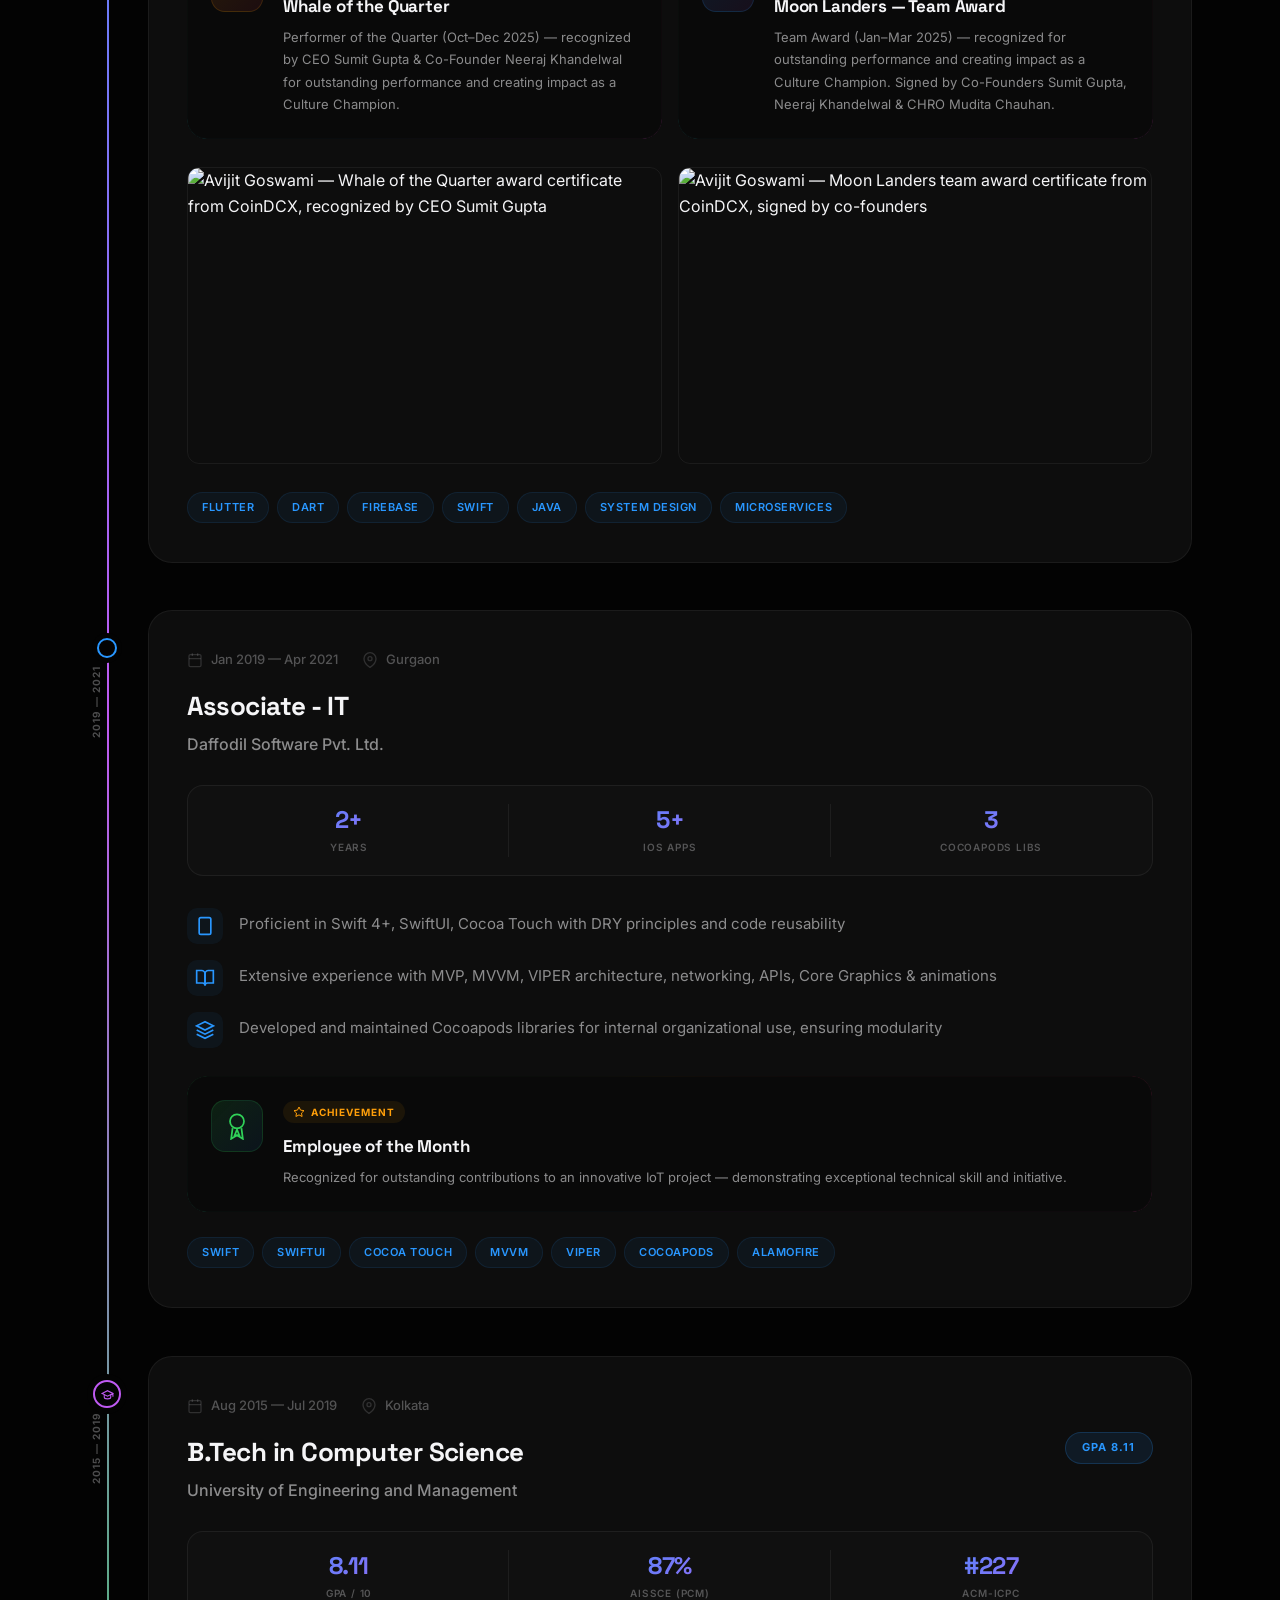
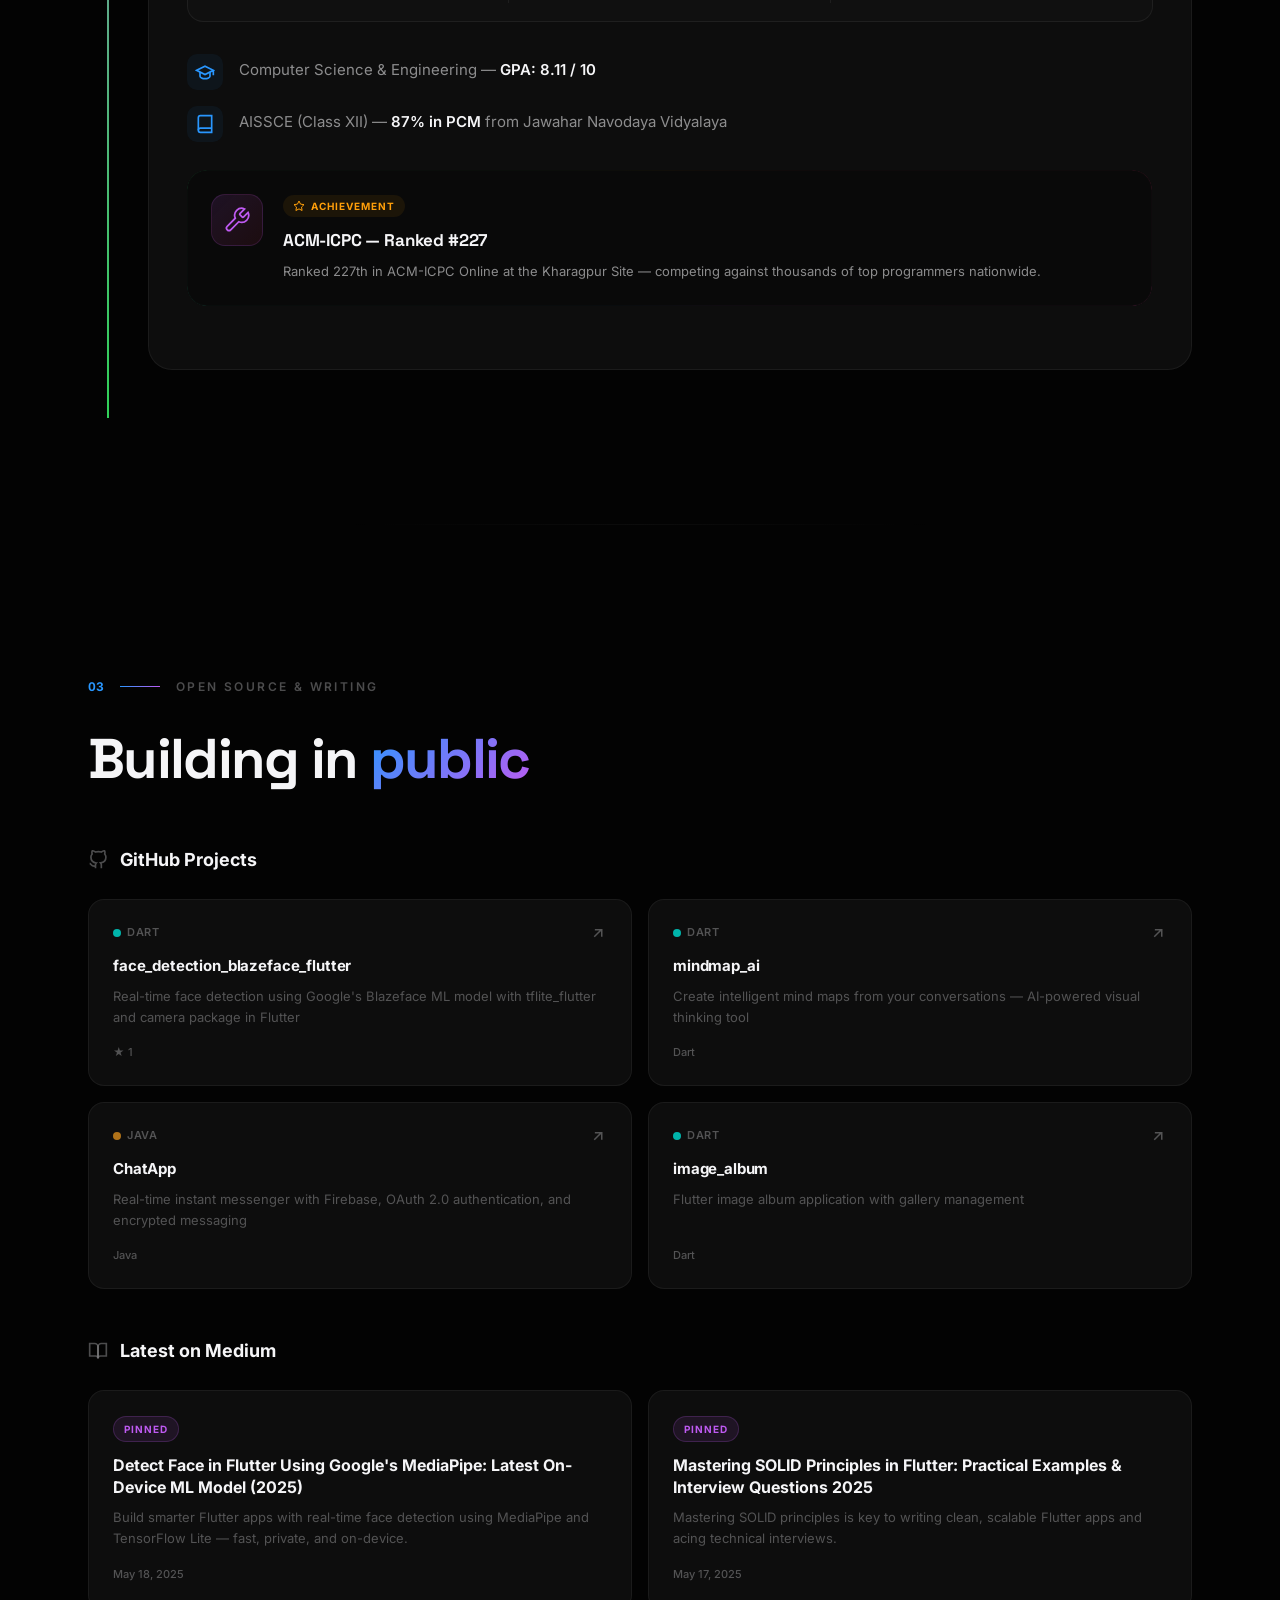
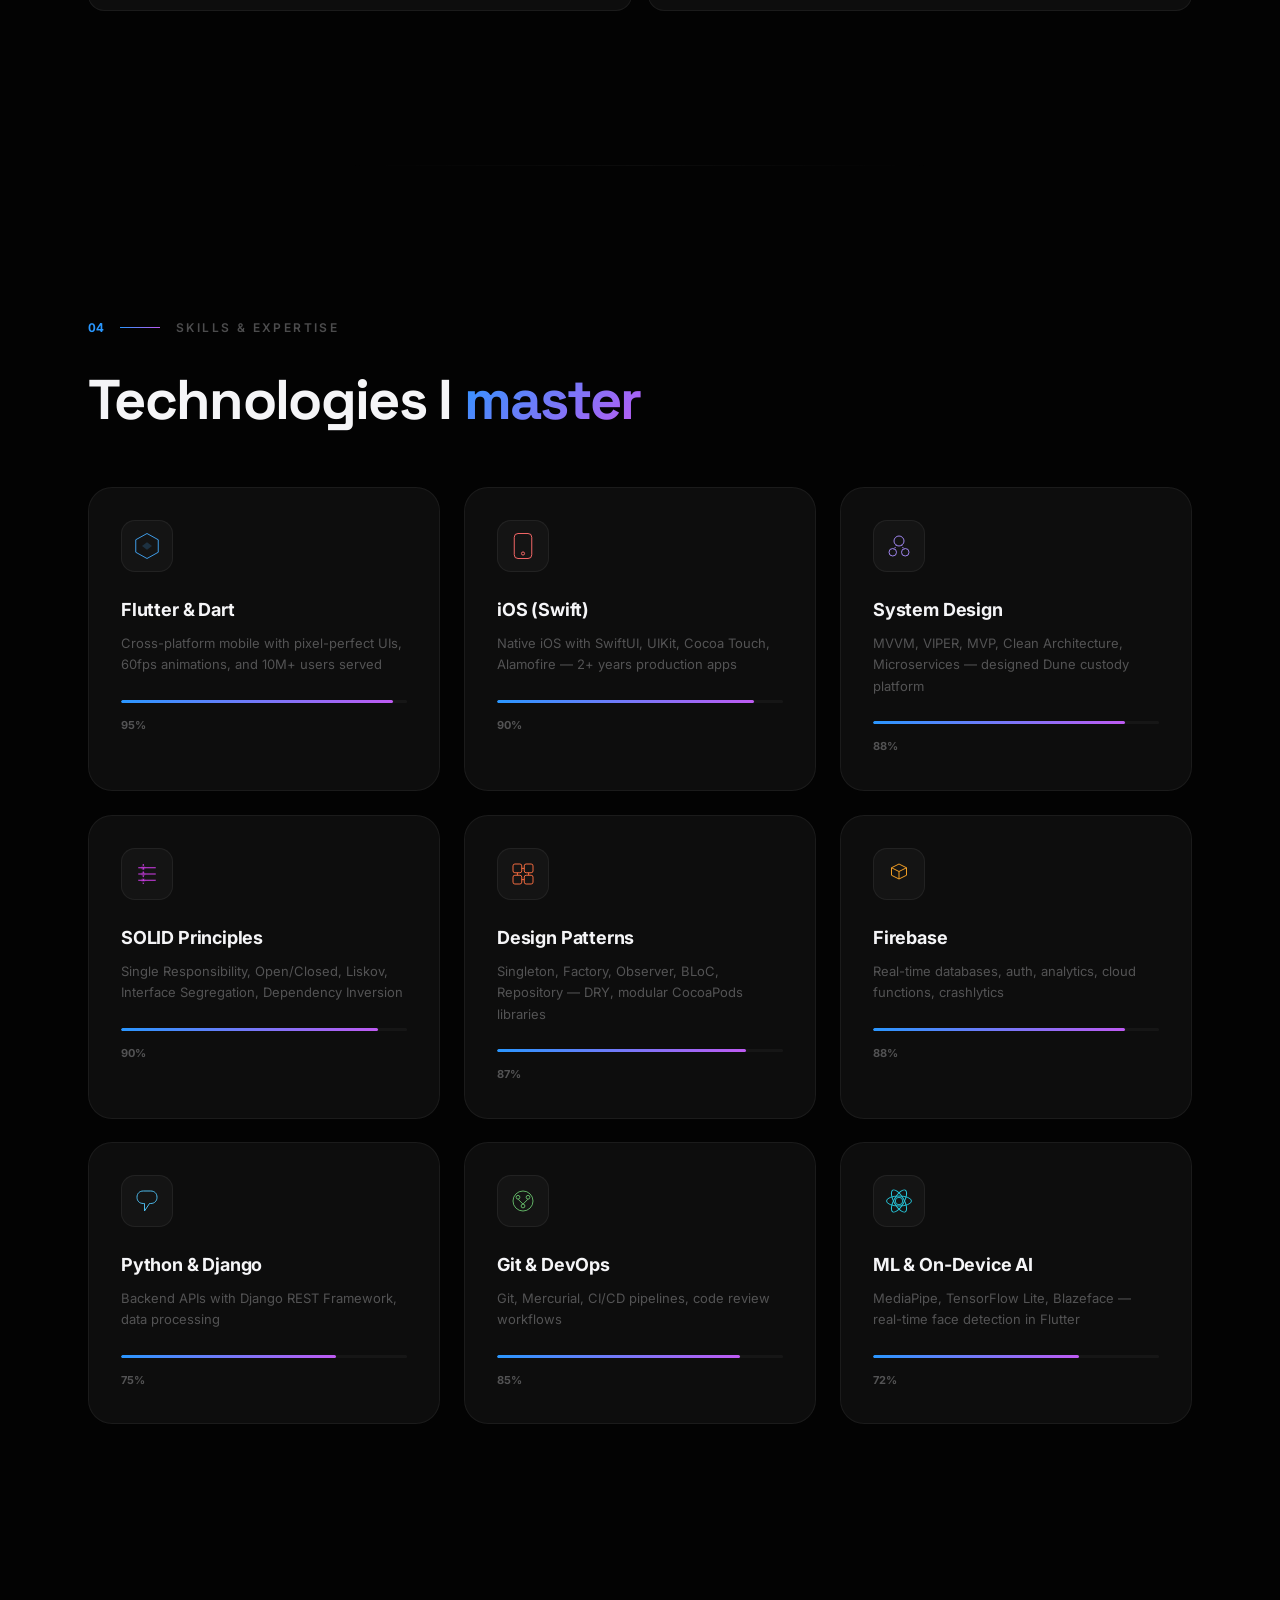
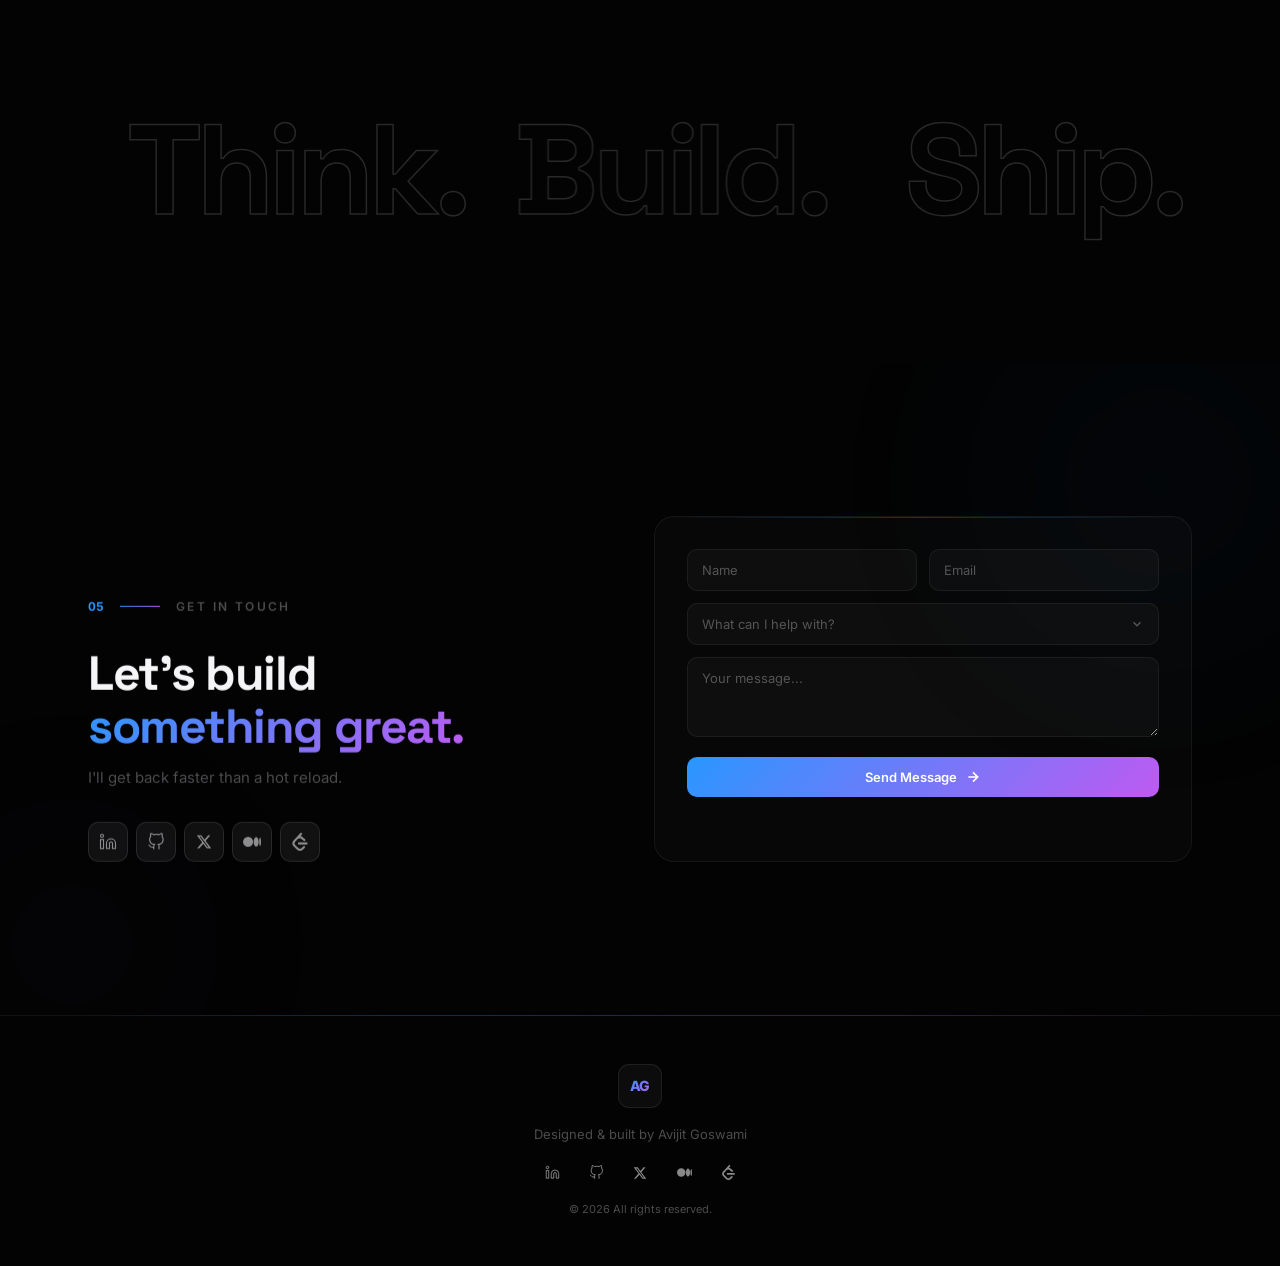
==== commit cfefcd19: "feat: add LeetCode profile link and improve social links visibility Add LeetCode (leetcode.com/u/ag_" ====
--- a/index.html
+++ b/index.html
@@ -22,7 +22,7 @@
     content="6+ years crafting mobile experiences for 10M+ users. Currently at CoinDCX. Available for freelance projects, consulting & contract work." />
   <meta property="og:url" content="https://avijitgoswami.in/" />
   <meta property="og:site_name" content="Avijit Goswami — Portfolio" />
-  <meta property="og:image" content="https://avijitgoswami.in/assets/avijit-photo.webp" />
+  <meta property="og:image" content="https://kqfazxygftmujpjerlce.supabase.co/storage/v1/object/public/assets/avijit-photo.webp" />
   <meta property="og:image:width" content="1200" />
   <meta property="og:image:height" content="630" />
   <meta property="og:image:alt" content="Avijit Goswami — Senior Software Engineer specializing in Flutter and iOS" />
@@ -37,7 +37,7 @@
   <meta name="twitter:title" content="Avijit Goswami — Senior Software Engineer | Flutter & iOS Expert" />
   <meta name="twitter:description"
     content="6+ years crafting mobile experiences for 10M+ users. Currently at CoinDCX. Available for freelance projects." />
-  <meta name="twitter:image" content="https://avijitgoswami.in/assets/avijit-photo.webp" />
+  <meta name="twitter:image" content="https://kqfazxygftmujpjerlce.supabase.co/storage/v1/object/public/assets/avijit-photo.webp" />
   <meta name="twitter:image:alt" content="Avijit Goswami — Senior Software Engineer" />
 
   <!-- Theme & PWA hints -->
@@ -107,7 +107,7 @@
         "givenName": "Avijit",
         "familyName": "Goswami",
         "url": "https://avijitgoswami.in/",
-        "image": "https://avijitgoswami.in/assets/avijit-photo.webp",
+        "image": "https://kqfazxygftmujpjerlce.supabase.co/storage/v1/object/public/assets/avijit-photo.webp",
         "jobTitle": "Senior Software Engineer",
         "description": "Senior Software Engineer with 6+ years of experience in Flutter and iOS development, currently at CoinDCX. Specializes in building high-performance mobile applications serving 10M+ users. Available for freelance mobile development and consulting.",
         "email": "avijitgoswami72@gmail.com",
@@ -154,7 +154,8 @@
           "https://www.linkedin.com/in/avijit-goswami",
           "https://github.com/foolishGeek",
           "https://x.com/_avijit__",
-          "https://medium.com/@avijit007"
+          "https://medium.com/@avijit007",
+          "https://leetcode.com/u/ag_95/"
         ]
       },
       {
@@ -431,7 +432,7 @@
           <div class="about-photo-wrap" data-tilt>
             <div class="about-photo-glow"></div>
             <div class="about-photo-border"></div>
-            <img src="assets/avijit-photo.webp"
+            <img src="https://kqfazxygftmujpjerlce.supabase.co/storage/v1/object/public/assets/avijit-photo.webp"
               alt="Avijit Goswami — Senior Software Engineer and Flutter Developer based in Bengaluru, India"
               class="about-photo" width="200" height="200" />
             <div class="about-photo-badge">
@@ -672,9 +673,9 @@
                 </div>
 
                 <div class="exp-gallery" data-reveal>
-                  <div class="gallery-item" data-lightbox="assets/whale-of-quarter.png"
+                  <div class="gallery-item" data-lightbox="https://kqfazxygftmujpjerlce.supabase.co/storage/v1/object/public/assets/whale-of-quarter.png"
                     data-caption="Whale of the Quarter — CoinDCX (Oct–Dec 2025)">
-                    <img src="assets/whale-of-quarter.png"
+                    <img src="https://kqfazxygftmujpjerlce.supabase.co/storage/v1/object/public/assets/whale-of-quarter.png"
                       alt="Avijit Goswami — Whale of the Quarter award certificate from CoinDCX, recognized by CEO Sumit Gupta"
                       loading="lazy" width="600" height="400" />
                     <div class="gallery-overlay"><svg width="24" height="24" viewBox="0 0 24 24" fill="none"
@@ -684,9 +685,9 @@
                         <path d="M11 8v6M8 11h6" />
                       </svg><span>View Certificate</span></div>
                   </div>
-                  <div class="gallery-item" data-lightbox="assets/moonlander.jpg"
+                  <div class="gallery-item" data-lightbox="https://kqfazxygftmujpjerlce.supabase.co/storage/v1/object/public/assets/moonlander.jpg"
                     data-caption="Moon Landers — CoinDCX Team Award (Jan–Mar 2025)">
-                    <img src="assets/moonlander.jpg"
+                    <img src="https://kqfazxygftmujpjerlce.supabase.co/storage/v1/object/public/assets/moonlander.jpg"
                       alt="Avijit Goswami — Moon Landers team award certificate from CoinDCX, signed by co-founders"
                       loading="lazy" width="600" height="400" />
                     <div class="gallery-overlay"><svg width="24" height="24" viewBox="0 0 24 24" fill="none"
@@ -1222,6 +1223,13 @@
                 <svg width="18" height="18" viewBox="0 0 24 24" fill="currentColor">
                   <path
                     d="M13.54 12a6.8 6.8 0 01-6.77 6.82A6.8 6.8 0 010 12a6.8 6.8 0 016.77-6.82A6.8 6.8 0 0113.54 12zm7.42 0c0 3.54-1.51 6.42-3.38 6.42-1.87 0-3.39-2.88-3.39-6.42s1.52-6.42 3.39-6.42 3.38 2.88 3.38 6.42M24 12c0 3.17-.53 5.75-1.19 5.75-.66 0-1.19-2.58-1.19-5.75s.53-5.75 1.19-5.75C23.47 6.25 24 8.83 24 12z" />
+                </svg>
+              </a>
+              <a href="https://leetcode.com/u/ag_95/" target="_blank" rel="noopener noreferrer" class="social-link"
+                aria-label="LeetCode" data-magnetic>
+                <svg width="18" height="18" viewBox="0 0 24 24" fill="currentColor">
+                  <path
+                    d="M13.483 0a1.374 1.374 0 00-.961.438L7.116 6.226l-3.854 4.126a5.266 5.266 0 00-1.209 2.104 5.35 5.35 0 00-.125.513 5.527 5.527 0 00.062 2.362 5.83 5.83 0 00.349 1.017 5.938 5.938 0 001.271 1.818l4.277 4.193.039.038c2.248 2.165 5.852 2.133 8.063-.074l2.396-2.392c.54-.54.54-1.414.003-1.955a1.378 1.378 0 00-1.951-.003l-2.396 2.392a3.021 3.021 0 01-4.205.038l-.02-.019-4.276-4.193c-.652-.64-.972-1.469-.948-2.263a2.68 2.68 0 01.066-.523 2.545 2.545 0 01.619-1.164L9.13 8.114c1.058-1.134 3.204-1.27 4.43-.278l3.501 2.831c.593.48 1.461.387 1.94-.207a1.384 1.384 0 00-.207-1.943l-3.5-2.831c-.8-.647-1.766-1.045-2.774-1.202l2.015-2.158A1.384 1.384 0 0013.483 0zm-2.866 12.815a1.38 1.38 0 00-1.38 1.382 1.38 1.38 0 001.38 1.382H20.79a1.38 1.38 0 001.38-1.382 1.38 1.38 0 00-1.38-1.382z" />
                 </svg>
               </a>
             </div>
@@ -1380,6 +1388,11 @@
               <path
                 d="M13.54 12a6.8 6.8 0 01-6.77 6.82A6.8 6.8 0 010 12a6.8 6.8 0 016.77-6.82A6.8 6.8 0 0113.54 12zm7.42 0c0 3.54-1.51 6.42-3.38 6.42-1.87 0-3.39-2.88-3.39-6.42s1.52-6.42 3.39-6.42 3.38 2.88 3.38 6.42M24 12c0 3.17-.53 5.75-1.19 5.75-.66 0-1.19-2.58-1.19-5.75s.53-5.75 1.19-5.75C23.47 6.25 24 8.83 24 12z" />
             </svg></a>
+          <a href="https://leetcode.com/u/ag_95/" target="_blank" rel="noopener noreferrer" aria-label="LeetCode"><svg
+              width="15" height="15" viewBox="0 0 24 24" fill="currentColor">
+              <path
+                d="M13.483 0a1.374 1.374 0 00-.961.438L7.116 6.226l-3.854 4.126a5.266 5.266 0 00-1.209 2.104 5.35 5.35 0 00-.125.513 5.527 5.527 0 00.062 2.362 5.83 5.83 0 00.349 1.017 5.938 5.938 0 001.271 1.818l4.277 4.193.039.038c2.248 2.165 5.852 2.133 8.063-.074l2.396-2.392c.54-.54.54-1.414.003-1.955a1.378 1.378 0 00-1.951-.003l-2.396 2.392a3.021 3.021 0 01-4.205.038l-.02-.019-4.276-4.193c-.652-.64-.972-1.469-.948-2.263a2.68 2.68 0 01.066-.523 2.545 2.545 0 01.619-1.164L9.13 8.114c1.058-1.134 3.204-1.27 4.43-.278l3.501 2.831c.593.48 1.461.387 1.94-.207a1.384 1.384 0 00-.207-1.943l-3.5-2.831c-.8-.647-1.766-1.045-2.774-1.202l2.015-2.158A1.384 1.384 0 0013.483 0zm-2.866 12.815a1.38 1.38 0 00-1.38 1.382 1.38 1.38 0 001.38 1.382H20.79a1.38 1.38 0 001.38-1.382 1.38 1.38 0 00-1.38-1.382z" />
+            </svg></a>
         </div>
         <p class="footer-copy">&copy; 2026 All rights reserved.</p>
       </div>
--- a/style.css
+++ b/style.css
@@ -2241,6 +2241,130 @@
   text-shadow: 0 0 80px rgba(48, 209, 88, 0.4), 0 0 120px rgba(48, 209, 88, 0.15);
 }
 
+/* Sequential glow animation on first scroll */
+@keyframes bigTextGlow1 {
+  0% {
+    -webkit-text-stroke-color: rgba(255, 255, 255, 0.15);
+    color: transparent;
+    text-shadow: none;
+    transform: none;
+  }
+
+  20% {
+    -webkit-text-stroke-color: transparent;
+    color: var(--text-primary);
+    text-shadow: 0 0 80px rgba(41, 151, 255, 0.5), 0 0 120px rgba(41, 151, 255, 0.2);
+    transform: translateY(-6px) scale(1.02);
+  }
+
+  50% {
+    -webkit-text-stroke-color: transparent;
+    color: var(--text-primary);
+    text-shadow: 0 0 80px rgba(41, 151, 255, 0.5), 0 0 120px rgba(41, 151, 255, 0.2);
+    transform: translateY(-6px) scale(1.02);
+  }
+
+  80% {
+    -webkit-text-stroke-color: rgba(255, 255, 255, 0.15);
+    color: transparent;
+    text-shadow: none;
+    transform: none;
+  }
+
+  100% {
+    -webkit-text-stroke-color: rgba(255, 255, 255, 0.15);
+    color: transparent;
+    text-shadow: none;
+    transform: none;
+  }
+}
+
+@keyframes bigTextGlow2 {
+  0% {
+    -webkit-text-stroke-color: rgba(255, 255, 255, 0.15);
+    color: transparent;
+    text-shadow: none;
+    transform: none;
+  }
+
+  20% {
+    -webkit-text-stroke-color: transparent;
+    color: var(--text-primary);
+    text-shadow: 0 0 80px rgba(191, 90, 242, 0.5), 0 0 120px rgba(191, 90, 242, 0.2);
+    transform: translateY(-6px) scale(1.02);
+  }
+
+  50% {
+    -webkit-text-stroke-color: transparent;
+    color: var(--text-primary);
+    text-shadow: 0 0 80px rgba(191, 90, 242, 0.5), 0 0 120px rgba(191, 90, 242, 0.2);
+    transform: translateY(-6px) scale(1.02);
+  }
+
+  80% {
+    -webkit-text-stroke-color: rgba(255, 255, 255, 0.15);
+    color: transparent;
+    text-shadow: none;
+    transform: none;
+  }
+
+  100% {
+    -webkit-text-stroke-color: rgba(255, 255, 255, 0.15);
+    color: transparent;
+    text-shadow: none;
+    transform: none;
+  }
+}
+
+@keyframes bigTextGlow3 {
+  0% {
+    -webkit-text-stroke-color: rgba(255, 255, 255, 0.15);
+    color: transparent;
+    text-shadow: none;
+    transform: none;
+  }
+
+  20% {
+    -webkit-text-stroke-color: transparent;
+    color: var(--text-primary);
+    text-shadow: 0 0 80px rgba(48, 209, 88, 0.5), 0 0 120px rgba(48, 209, 88, 0.2);
+    transform: translateY(-6px) scale(1.02);
+  }
+
+  50% {
+    -webkit-text-stroke-color: transparent;
+    color: var(--text-primary);
+    text-shadow: 0 0 80px rgba(48, 209, 88, 0.5), 0 0 120px rgba(48, 209, 88, 0.2);
+    transform: translateY(-6px) scale(1.02);
+  }
+
+  80% {
+    -webkit-text-stroke-color: rgba(255, 255, 255, 0.15);
+    color: transparent;
+    text-shadow: none;
+    transform: none;
+  }
+
+  100% {
+    -webkit-text-stroke-color: rgba(255, 255, 255, 0.15);
+    color: transparent;
+    text-shadow: none;
+    transform: none;
+  }
+}
+
+.big-text span.glow-intro-1 {
+  animation: bigTextGlow1 1s ease forwards;
+}
+
+.big-text span.glow-intro-2 {
+  animation: bigTextGlow2 1s ease forwards;
+}
+
+.big-text span.glow-intro-3 {
+  animation: bigTextGlow3 1s ease forwards;
+}
+
 /* =============================================
    CONTACT
    ============================================= */
@@ -2381,6 +2505,7 @@
 .social-row {
   display: flex;
   gap: 0.5rem;
+  flex-wrap: wrap;
 }
 
 .social-link {
@@ -2390,9 +2515,9 @@
   width: 40px;
   height: 40px;
   border-radius: 10px;
-  background: rgba(255, 255, 255, 0.04);
-  border: 1px solid var(--border);
-  color: var(--text-tertiary);
+  background: rgba(255, 255, 255, 0.06);
+  border: 1px solid rgba(255, 255, 255, 0.1);
+  color: var(--text-secondary);
   transition: all 0.3s var(--ease);
 }
 
@@ -2877,6 +3002,7 @@
   justify-content: center;
   gap: 0.75rem;
   margin: 0.75rem 0;
+  flex-wrap: wrap;
 }
 
 .footer-socials a {
@@ -2886,7 +3012,7 @@
   width: 32px;
   height: 32px;
   border-radius: 8px;
-  color: var(--text-tertiary);
+  color: var(--text-secondary);
   transition: all 0.3s ease;
 }
 
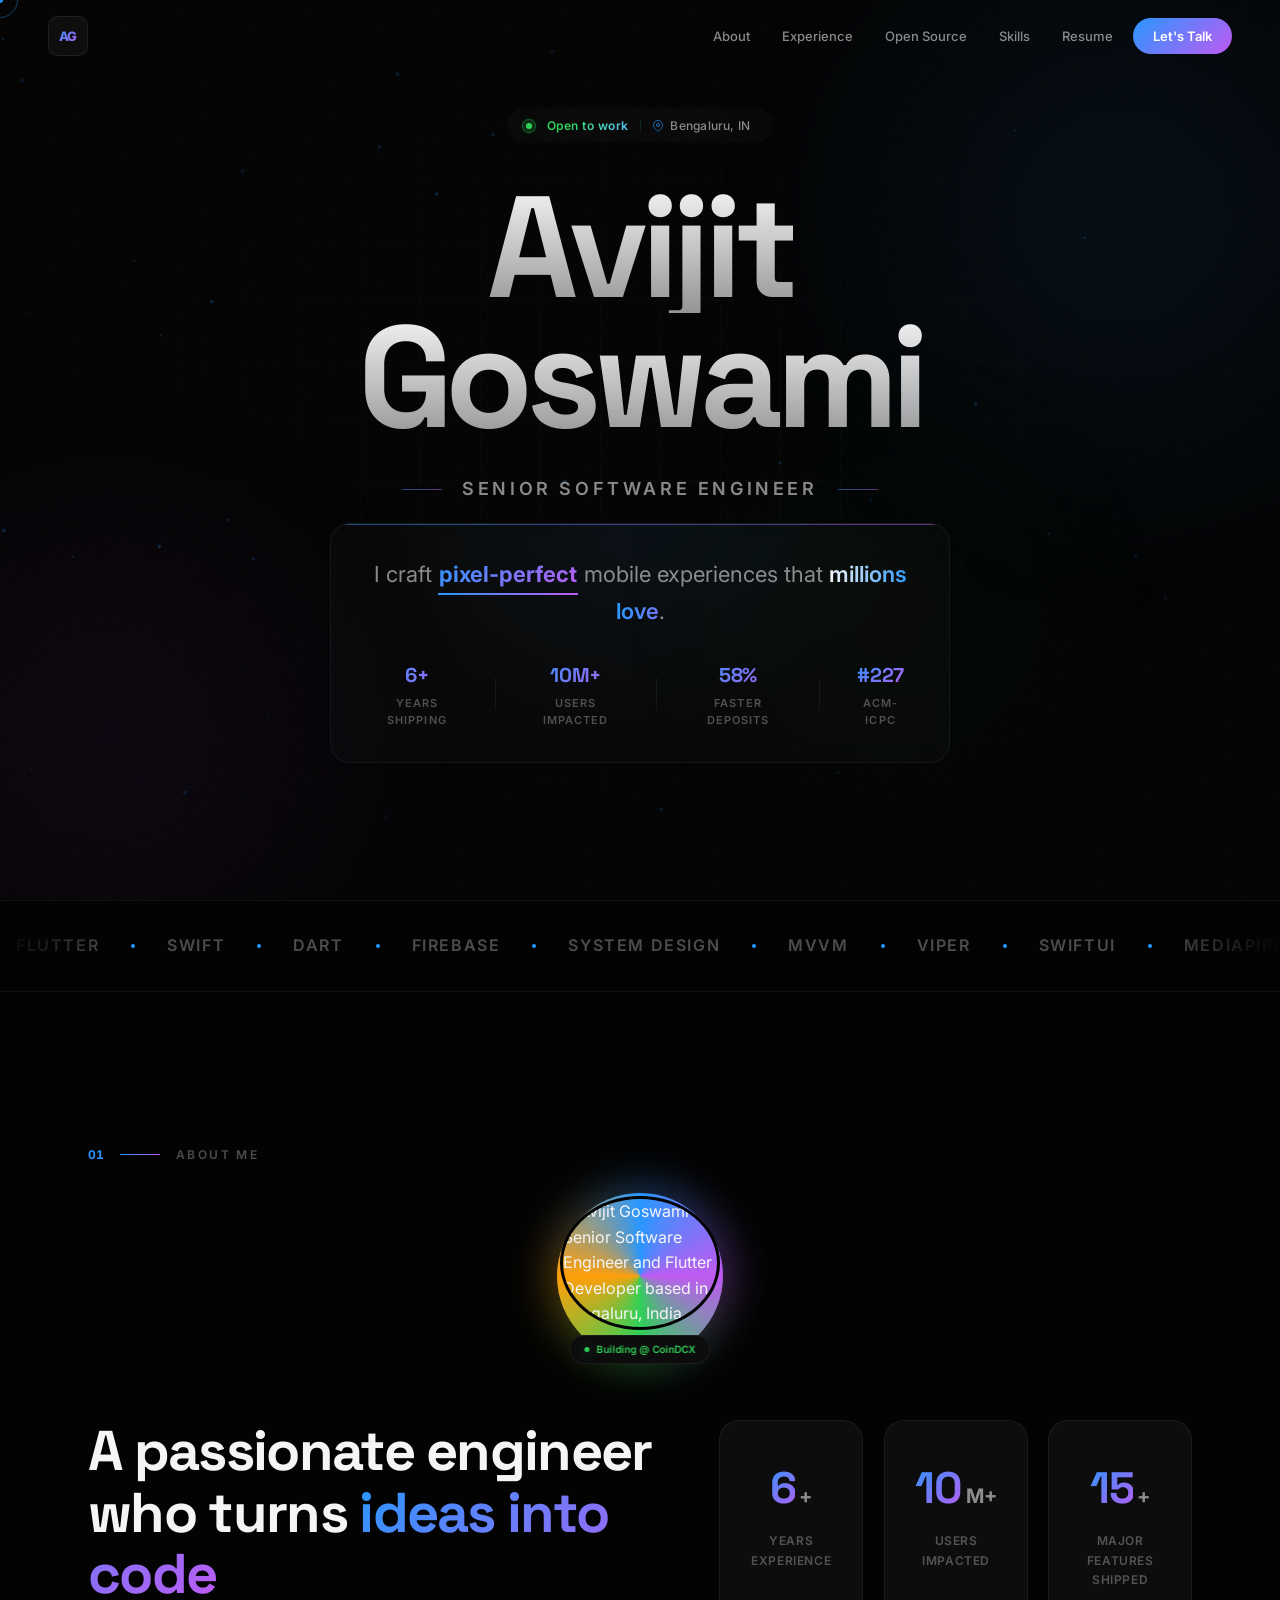
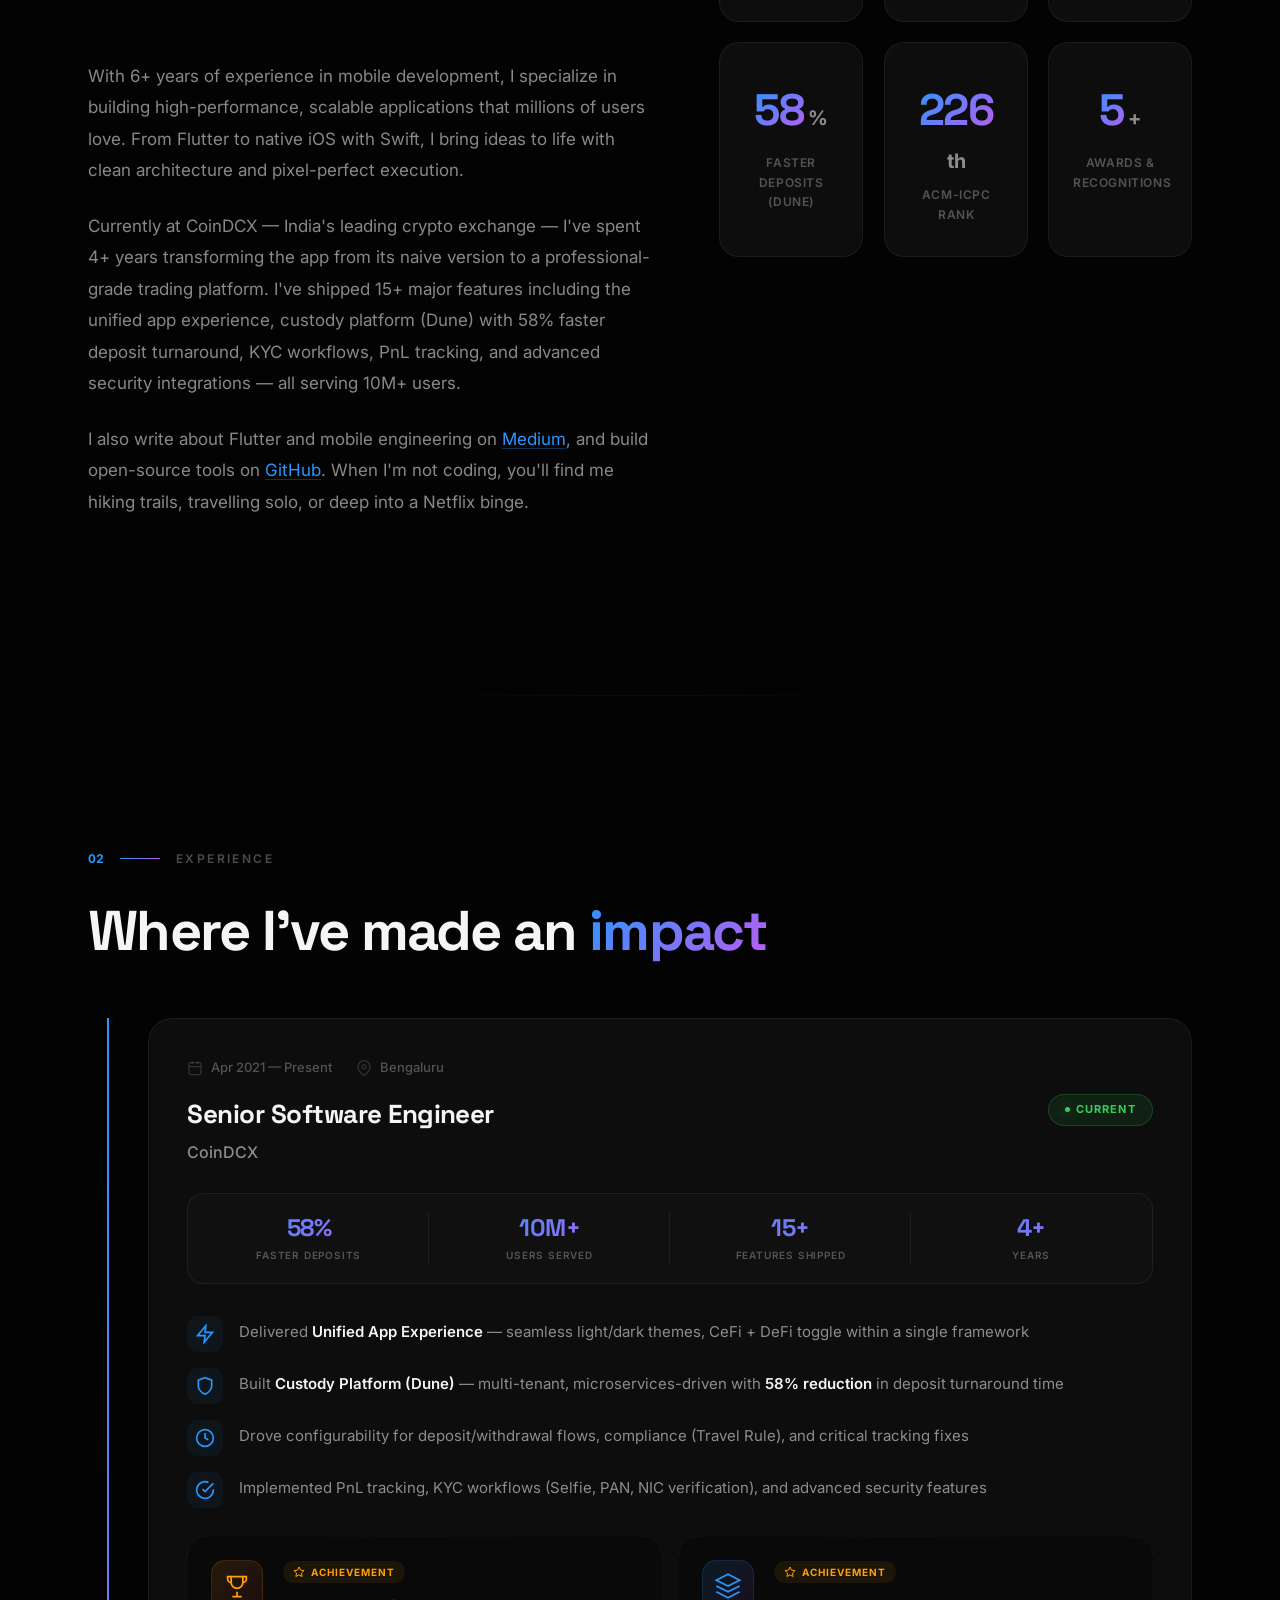
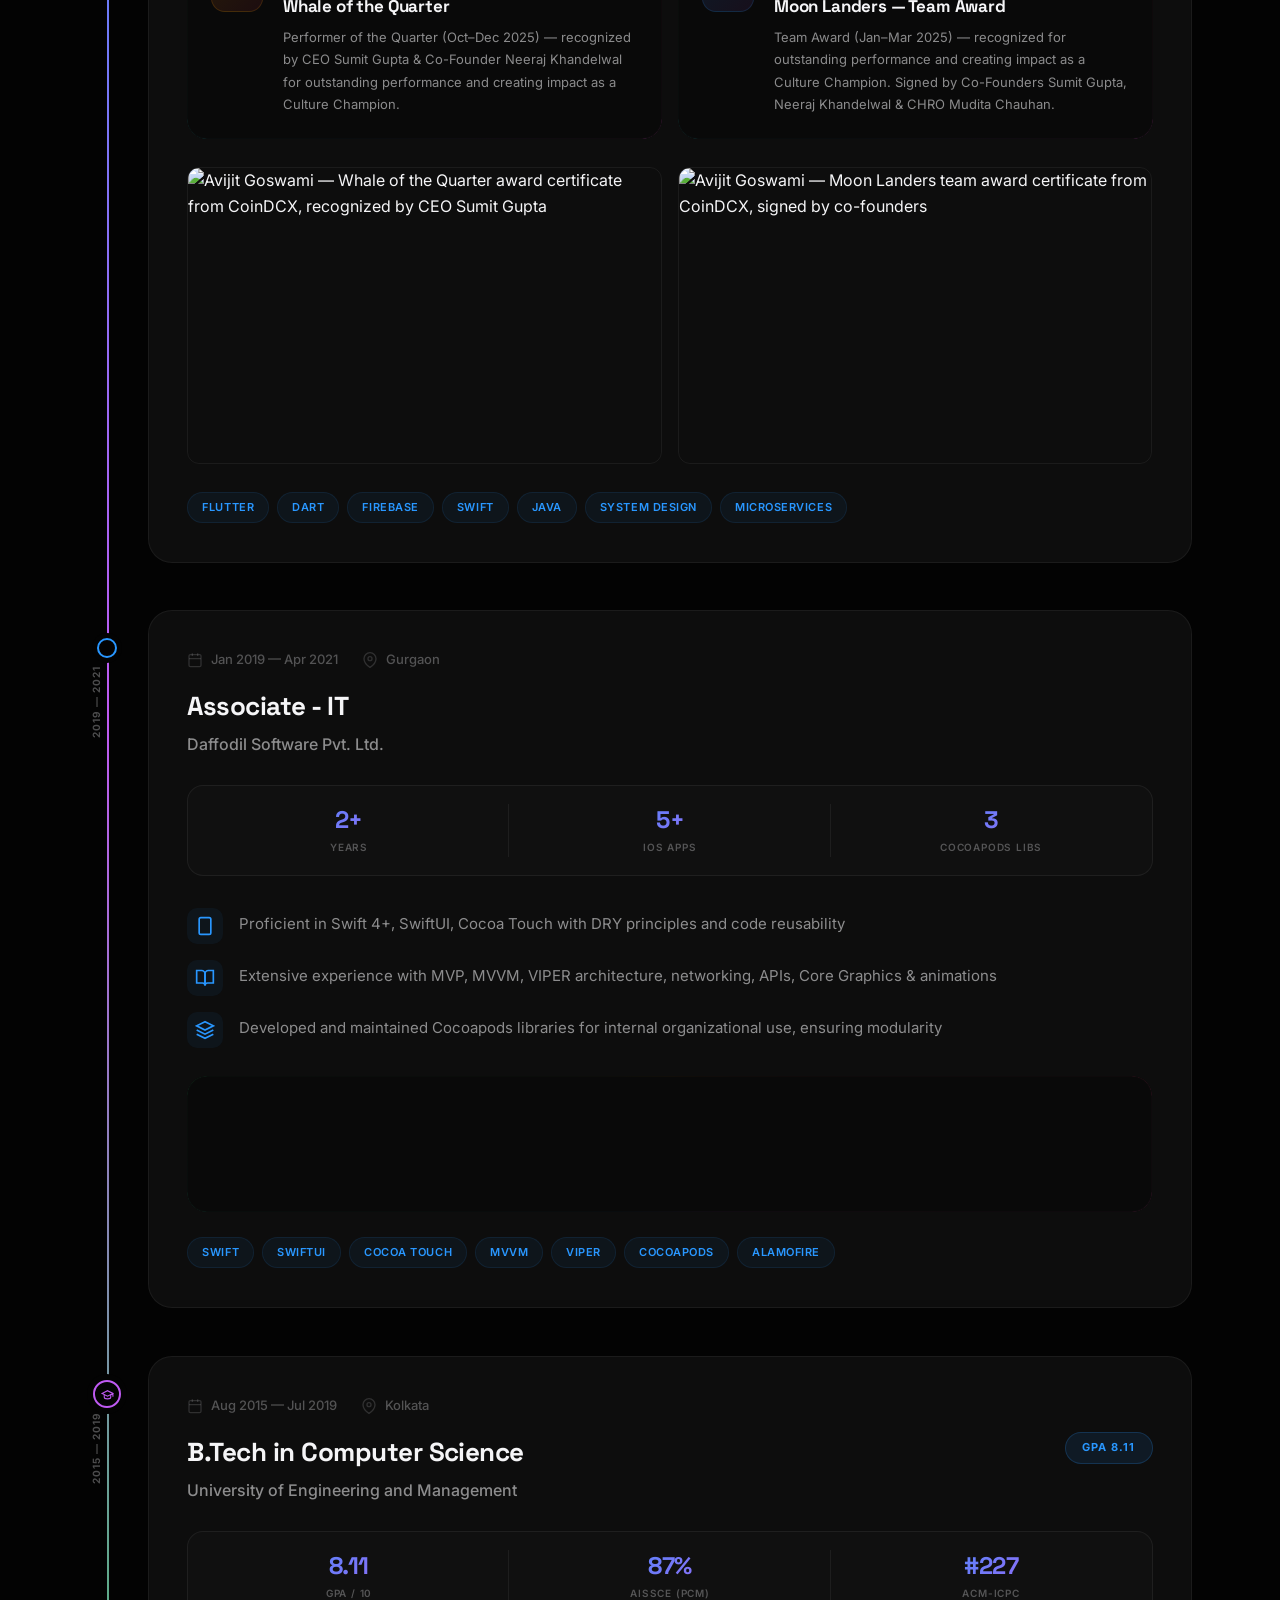
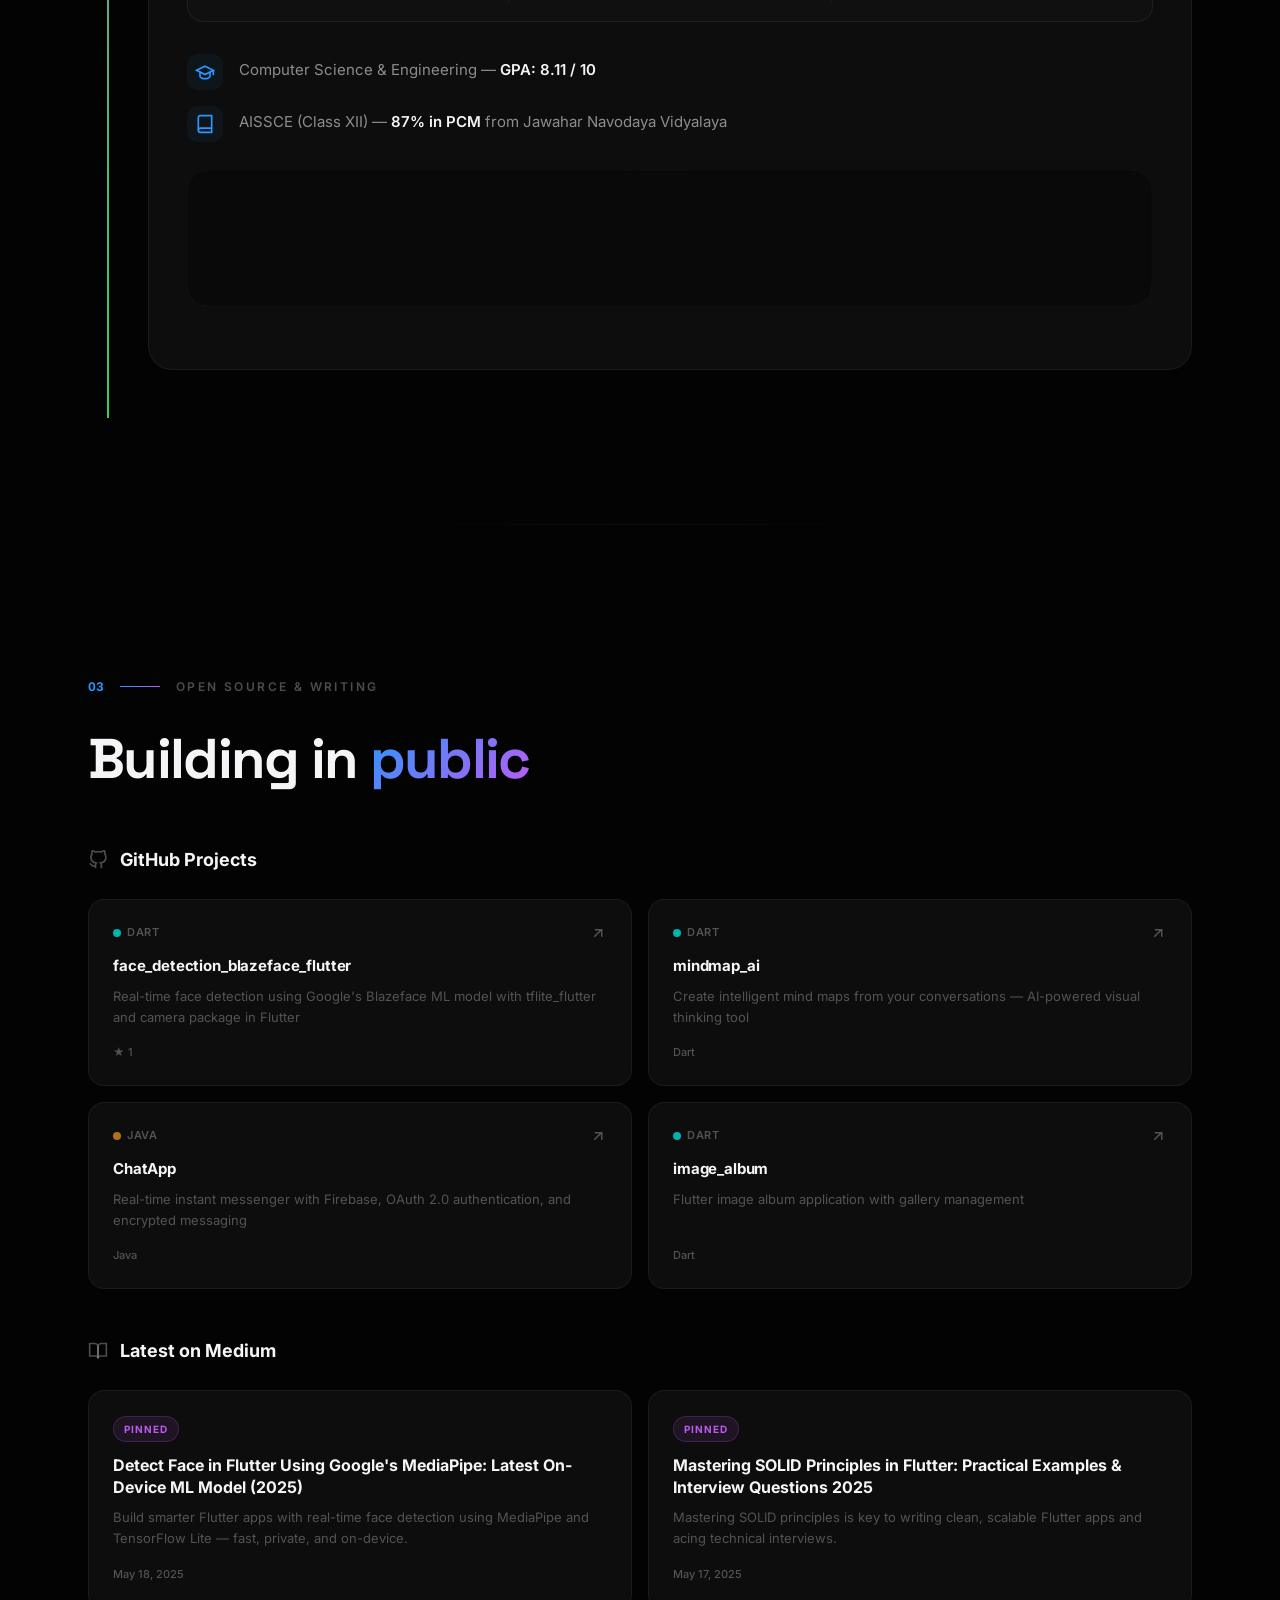
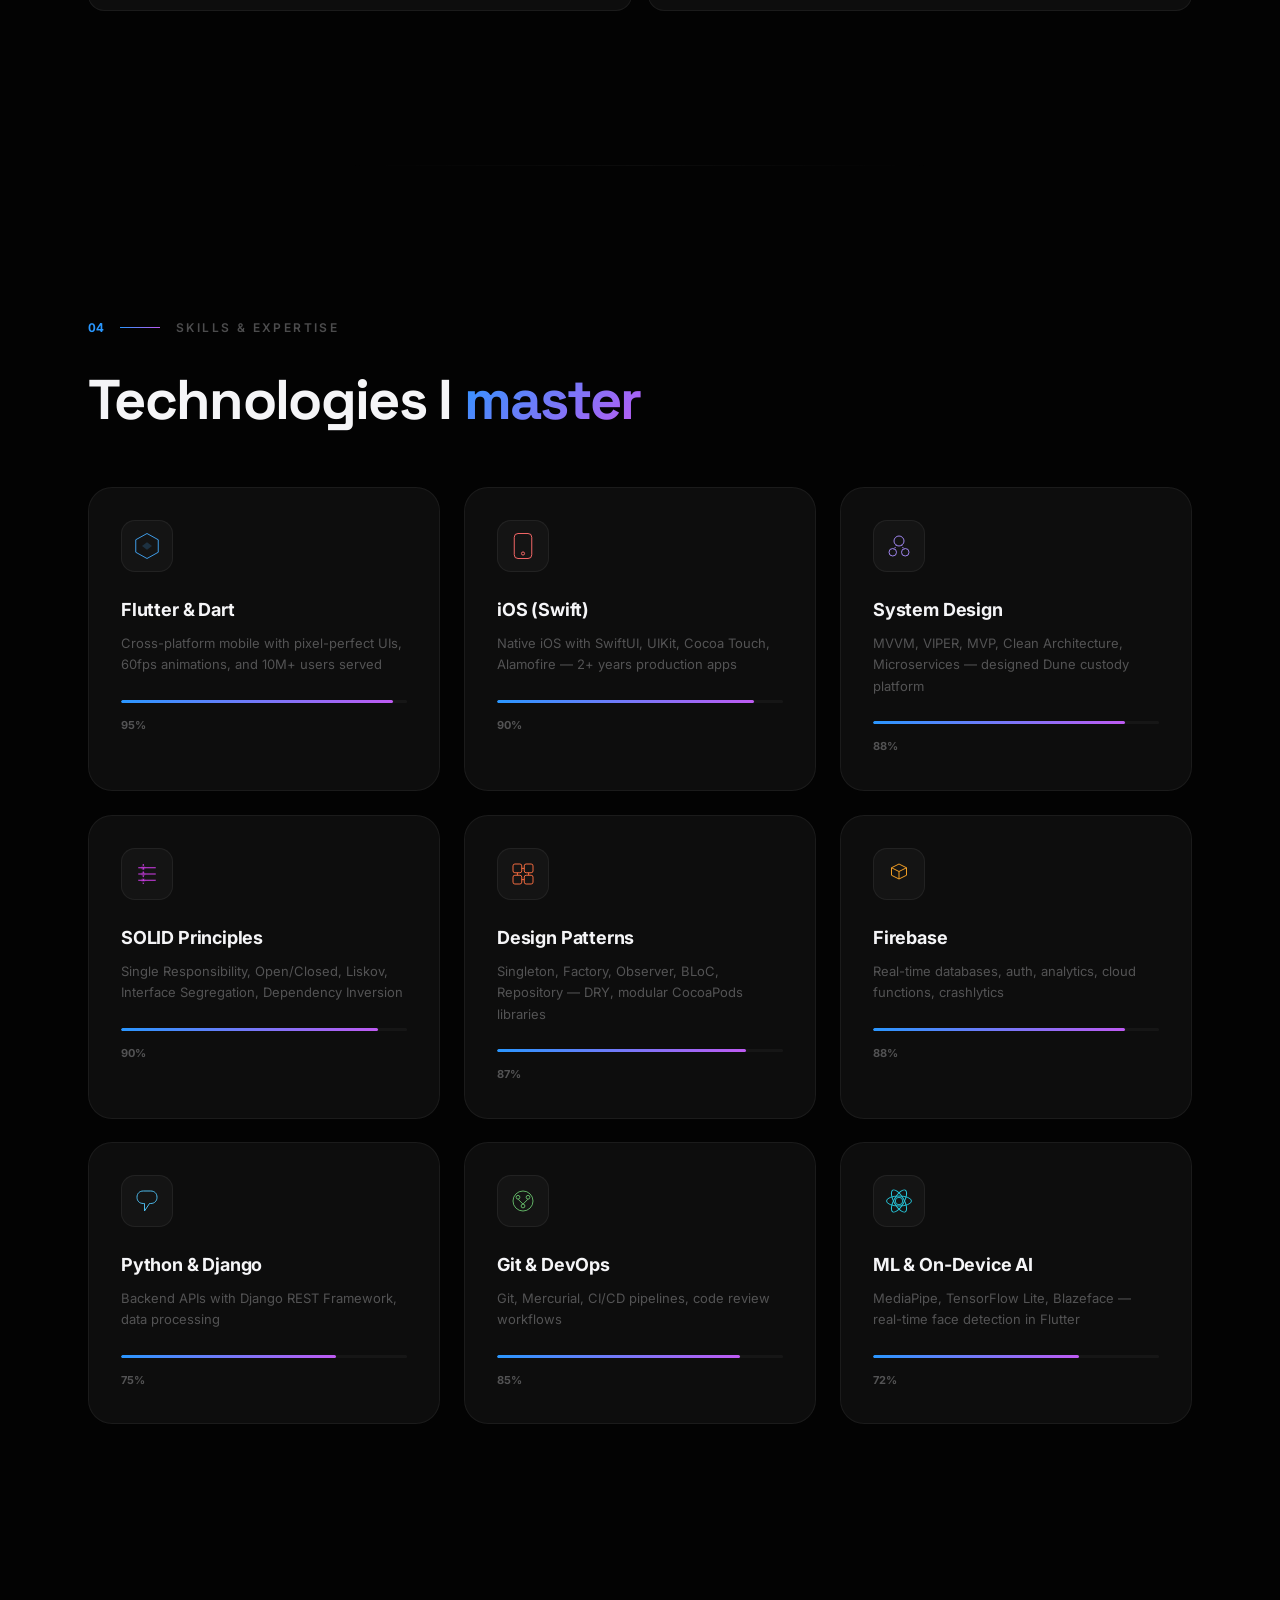
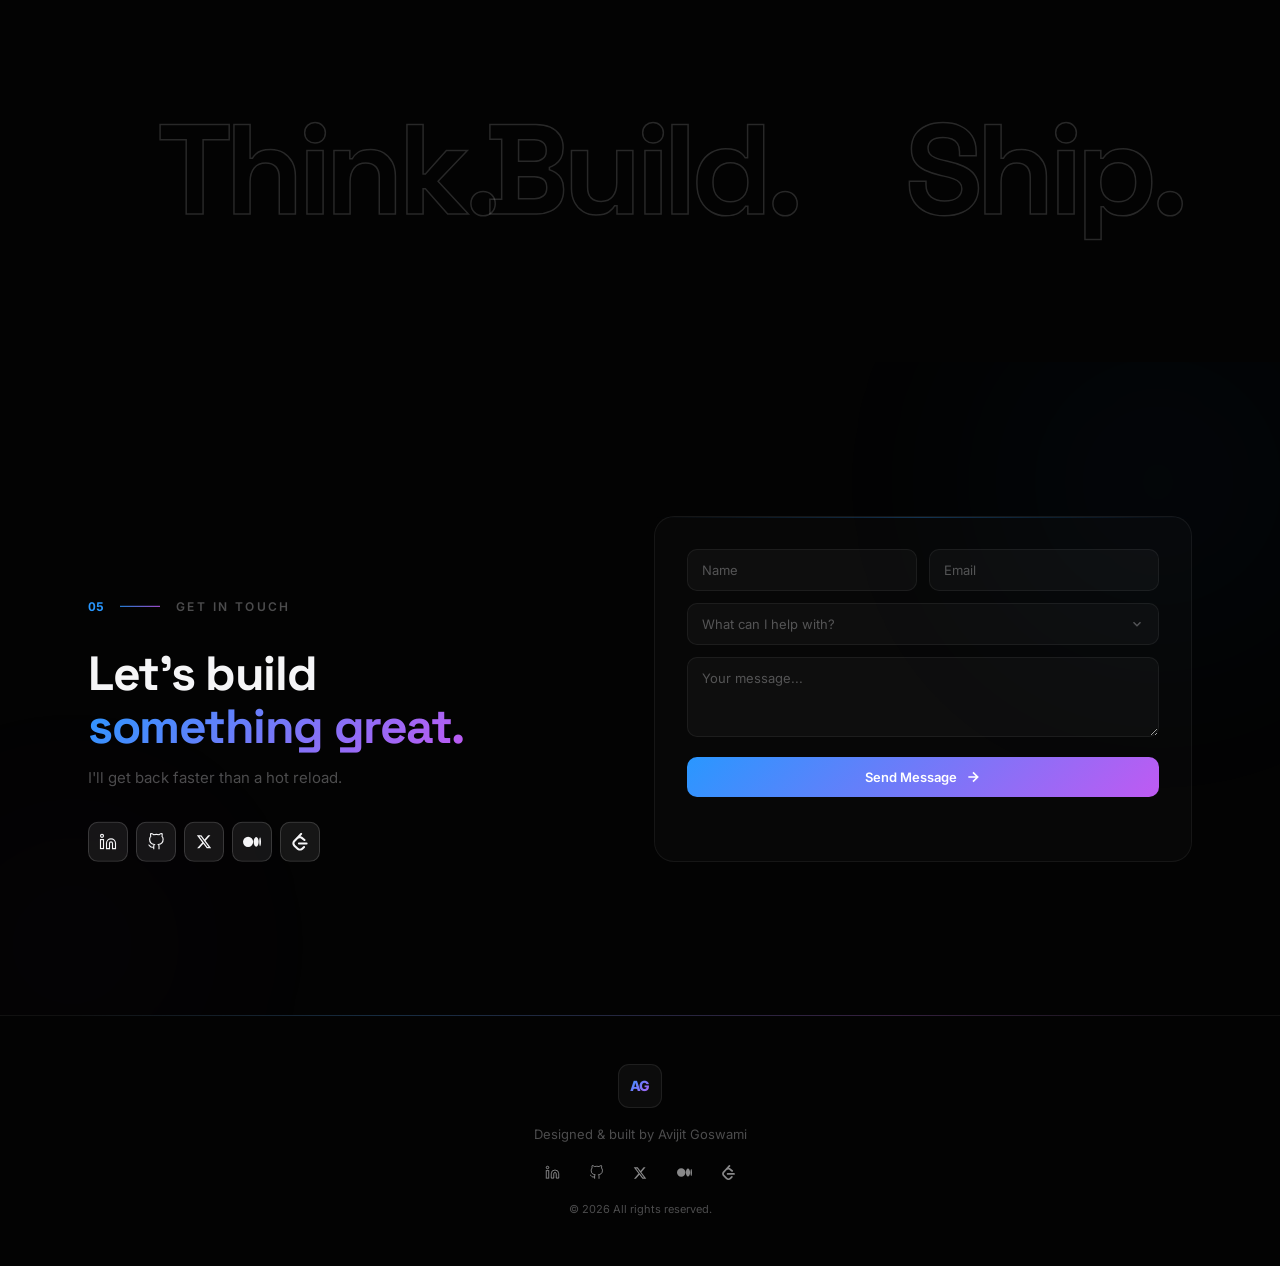
==== commit 935bde00: "Add public resume page at /cv and simplify README. Give visitors a short shareable URL with PDF prev" ====
--- a/index.html
+++ b/index.html
@@ -164,10 +164,11 @@
         "itemListElement": [
           { "@type": "ListItem", "position": 1, "name": "Home", "item": "https://avijitgoswami.in/" },
           { "@type": "ListItem", "position": 2, "name": "About", "item": "https://avijitgoswami.in/#about" },
-          { "@type": "ListItem", "position": 3, "name": "Experience", "item": "https://avijitgoswami.in/#experience" },
-          { "@type": "ListItem", "position": 4, "name": "Open Source", "item": "https://avijitgoswami.in/#opensource" },
-          { "@type": "ListItem", "position": 5, "name": "Skills", "item": "https://avijitgoswami.in/#skills" },
-          { "@type": "ListItem", "position": 6, "name": "Contact", "item": "https://avijitgoswami.in/#contact" }
+          { "@type": "ListItem", "position": 3, "name": "Resume", "item": "https://avijitgoswami.in/cv" },
+          { "@type": "ListItem", "position": 4, "name": "Experience", "item": "https://avijitgoswami.in/#experience" },
+          { "@type": "ListItem", "position": 5, "name": "Open Source", "item": "https://avijitgoswami.in/#opensource" },
+          { "@type": "ListItem", "position": 6, "name": "Skills", "item": "https://avijitgoswami.in/#skills" },
+          { "@type": "ListItem", "position": 7, "name": "Contact", "item": "https://avijitgoswami.in/#contact" }
         ]
       },
       {
@@ -272,6 +273,7 @@
         <a href="#experience" data-magnetic>Experience</a>
         <a href="#opensource" data-magnetic>Open Source</a>
         <a href="#skills" data-magnetic>Skills</a>
+        <a href="/cv" data-magnetic>Resume</a>
         <a href="#contact" class="nav-cta" data-magnetic>Let's Talk</a>
       </div>
       <button class="nav-toggle" id="navToggle" aria-label="Toggle menu">
@@ -285,6 +287,7 @@
     <a href="#experience">Experience</a>
     <a href="#opensource">Open Source</a>
     <a href="#skills">Skills</a>
+    <a href="/cv">Resume</a>
     <a href="#contact">Contact</a>
   </div>
 
@@ -364,6 +367,7 @@
           <a href="#contact" class="btn btn-outline" data-magnetic>
             <span class="btn-text">Say Hello</span>
           </a>
+          <a href="/cv" class="hero-resume-link" data-magnetic>Resume</a>
         </div>
       </div>
     </section>
--- a/style.css
+++ b/style.css
@@ -352,7 +352,7 @@
   font-size: 0.8125rem;
   font-weight: 500;
   color: var(--text-secondary);
-  padding: 0.5rem 1rem;
+  padding: 0.5rem 0.75rem;
   border-radius: 100px;
   transition: all 0.3s ease;
   position: relative;
@@ -1057,6 +1057,21 @@
   gap: 1rem;
   justify-content: center;
   flex-wrap: wrap;
+  align-items: center;
+}
+
+.hero-resume-link {
+  font-size: 0.875rem;
+  font-weight: 600;
+  color: var(--text-secondary);
+  padding: 0.5rem 0.25rem;
+  border-bottom: 1px solid transparent;
+  transition: color 0.3s var(--ease), border-color 0.3s var(--ease);
+}
+
+.hero-resume-link:hover {
+  color: var(--text-primary);
+  border-bottom-color: var(--accent);
 }
 
 .btn {
@@ -2515,9 +2530,9 @@
   width: 40px;
   height: 40px;
   border-radius: 10px;
-  background: rgba(255, 255, 255, 0.06);
-  border: 1px solid rgba(255, 255, 255, 0.1);
-  color: var(--text-secondary);
+  background: rgba(255, 255, 255, 0.08);
+  border: 1px solid rgba(255, 255, 255, 0.15);
+  color: var(--text-primary);
   transition: all 0.3s var(--ease);
 }
 
@@ -3590,6 +3605,225 @@
   }
 }
 
+/* =============================================
+   RESUME PAGE (/cv)
+   ============================================= */
+body.resume-page {
+  min-height: 100vh;
+  background:
+    radial-gradient(ellipse 80% 50% at 50% -20%, rgba(41, 151, 255, 0.12), transparent),
+    radial-gradient(ellipse 60% 40% at 100% 50%, rgba(191, 90, 242, 0.06), transparent),
+    var(--bg);
+  overflow-x: hidden;
+}
+
+.resume-header {
+  position: sticky;
+  top: 0;
+  z-index: 100;
+  backdrop-filter: blur(16px);
+  -webkit-backdrop-filter: blur(16px);
+  background: rgba(3, 3, 3, 0.72);
+  border-bottom: 1px solid var(--border);
+}
+
+.resume-header-inner {
+  max-width: 960px;
+  margin: 0 auto;
+  padding: 0.875rem clamp(1.25rem, 4vw, 2rem);
+  display: grid;
+  grid-template-columns: 1fr auto 1fr;
+  align-items: center;
+  gap: 1rem;
+}
+
+.resume-back {
+  display: inline-flex;
+  align-items: center;
+  gap: 0.5rem;
+  font-size: 0.8125rem;
+  font-weight: 500;
+  color: var(--text-secondary);
+  transition: color 0.25s var(--ease);
+  justify-self: start;
+}
+
+.resume-back:hover {
+  color: var(--text-primary);
+}
+
+.resume-back svg {
+  transition: transform 0.25s var(--ease-spring);
+}
+
+.resume-back:hover svg {
+  transform: translateX(-3px);
+}
+
+.resume-header-inner .nav-logo {
+  justify-self: center;
+}
+
+.resume-header-spacer {
+  justify-self: end;
+  width: 1px;
+  height: 1px;
+}
+
+.resume-main {
+  max-width: 960px;
+  margin: 0 auto;
+  padding: clamp(2rem, 5vw, 3.5rem) clamp(1.25rem, 4vw, 2rem) 4rem;
+}
+
+.resume-intro {
+  text-align: center;
+  margin-bottom: 1.75rem;
+}
+
+.resume-eyebrow {
+  font-size: 0.6875rem;
+  font-weight: 700;
+  letter-spacing: 0.14em;
+  text-transform: uppercase;
+  color: var(--text-tertiary);
+  margin-bottom: 0.75rem;
+}
+
+.resume-title {
+  font-family: var(--font-display);
+  font-size: clamp(2rem, 5vw, 2.75rem);
+  font-weight: 700;
+  letter-spacing: -0.03em;
+  line-height: 1.15;
+  margin-bottom: 0.5rem;
+}
+
+.resume-sub {
+  font-size: 0.9375rem;
+  color: var(--text-secondary);
+}
+
+.resume-actions {
+  display: flex;
+  flex-wrap: wrap;
+  gap: 0.75rem;
+  justify-content: center;
+  margin-bottom: 2rem;
+  position: sticky;
+  top: 4.25rem;
+  z-index: 50;
+  padding: 0.75rem 0;
+  background: linear-gradient(180deg, rgba(3, 3, 3, 0.92) 40%, transparent);
+}
+
+.resume-actions .btn {
+  min-width: 148px;
+  justify-content: center;
+}
+
+.resume-actions .btn-outline {
+  background: rgba(255, 255, 255, 0.03);
+}
+
+.resume-viewer-wrap {
+  border: 1px solid var(--border);
+  border-radius: 16px;
+  overflow: hidden;
+  background: var(--surface-solid);
+  box-shadow: 0 24px 64px rgba(0, 0, 0, 0.45);
+}
+
+.resume-viewer-chrome {
+  display: flex;
+  align-items: center;
+  gap: 0.5rem;
+  padding: 0.75rem 1rem;
+  border-bottom: 1px solid var(--border);
+  background: rgba(255, 255, 255, 0.02);
+}
+
+.resume-dot {
+  width: 8px;
+  height: 8px;
+  border-radius: 50%;
+  background: rgba(255, 255, 255, 0.12);
+}
+
+.resume-dot:nth-child(1) {
+  background: rgba(255, 95, 87, 0.7);
+}
+
+.resume-dot:nth-child(2) {
+  background: rgba(255, 189, 46, 0.7);
+}
+
+.resume-dot:nth-child(3) {
+  background: rgba(40, 200, 64, 0.7);
+}
+
+.resume-viewer-label {
+  margin-left: 0.5rem;
+  font-size: 0.6875rem;
+  font-weight: 500;
+  color: var(--text-tertiary);
+  letter-spacing: 0.02em;
+  white-space: nowrap;
+  overflow: hidden;
+  text-overflow: ellipsis;
+}
+
+.resume-embed--desktop {
+  display: block;
+  height: min(78vh, 1100px);
+  background: #fff;
+}
+
+.resume-embed--desktop iframe {
+  width: 100%;
+  height: 100%;
+  border: 0;
+  display: block;
+}
+
+.resume-embed--mobile {
+  display: none;
+  flex-direction: column;
+  align-items: center;
+  gap: 1.25rem;
+  padding: 3rem 1.5rem;
+  text-align: center;
+}
+
+.resume-mobile-hint {
+  font-size: 0.875rem;
+  color: var(--text-secondary);
+  max-width: 280px;
+  line-height: 1.5;
+}
+
+@media (max-width: 768px) {
+  .resume-embed--desktop {
+    display: none;
+  }
+
+  .resume-embed--mobile {
+    display: flex;
+  }
+
+  .resume-actions {
+    position: static;
+    background: none;
+    padding: 0;
+    margin-bottom: 1.5rem;
+  }
+
+  .resume-actions .btn {
+    flex: 1 1 auto;
+    max-width: none;
+  }
+}
+
 @media (prefers-reduced-motion: reduce) {
 
   *,
